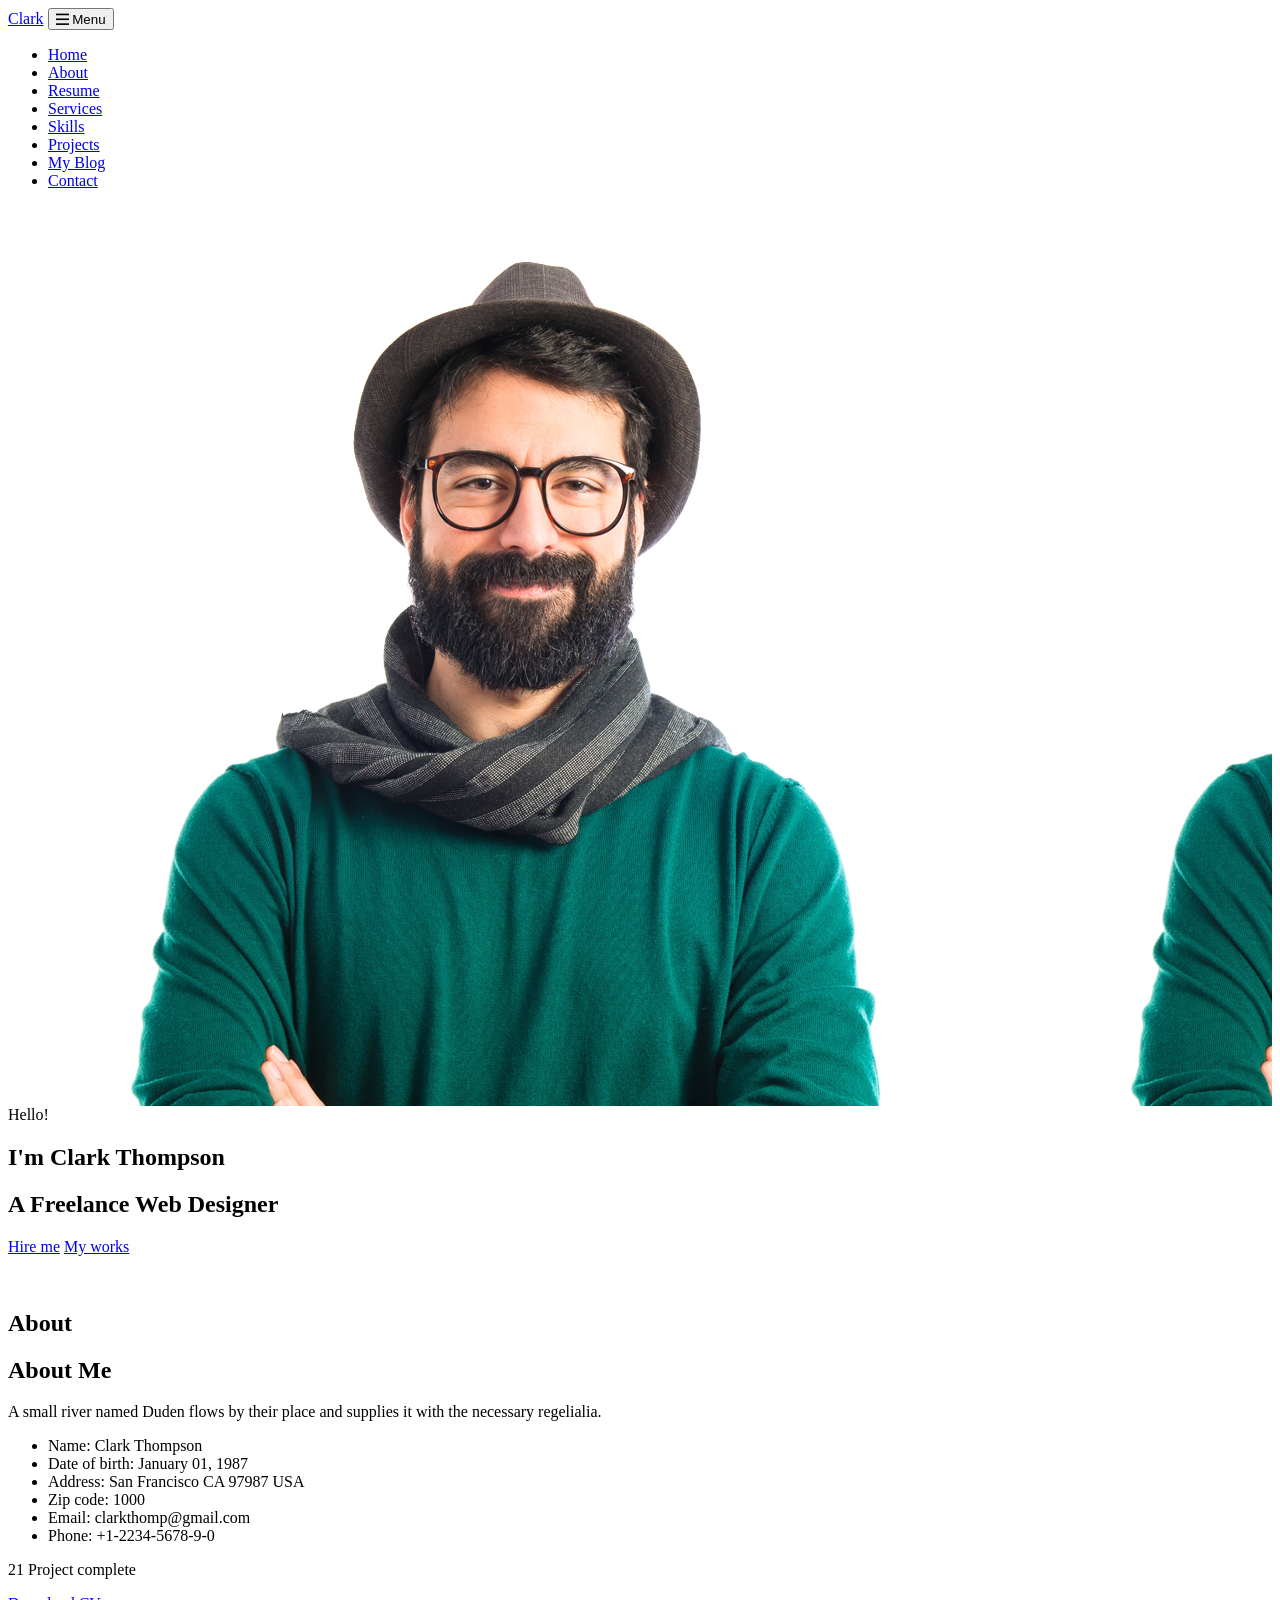
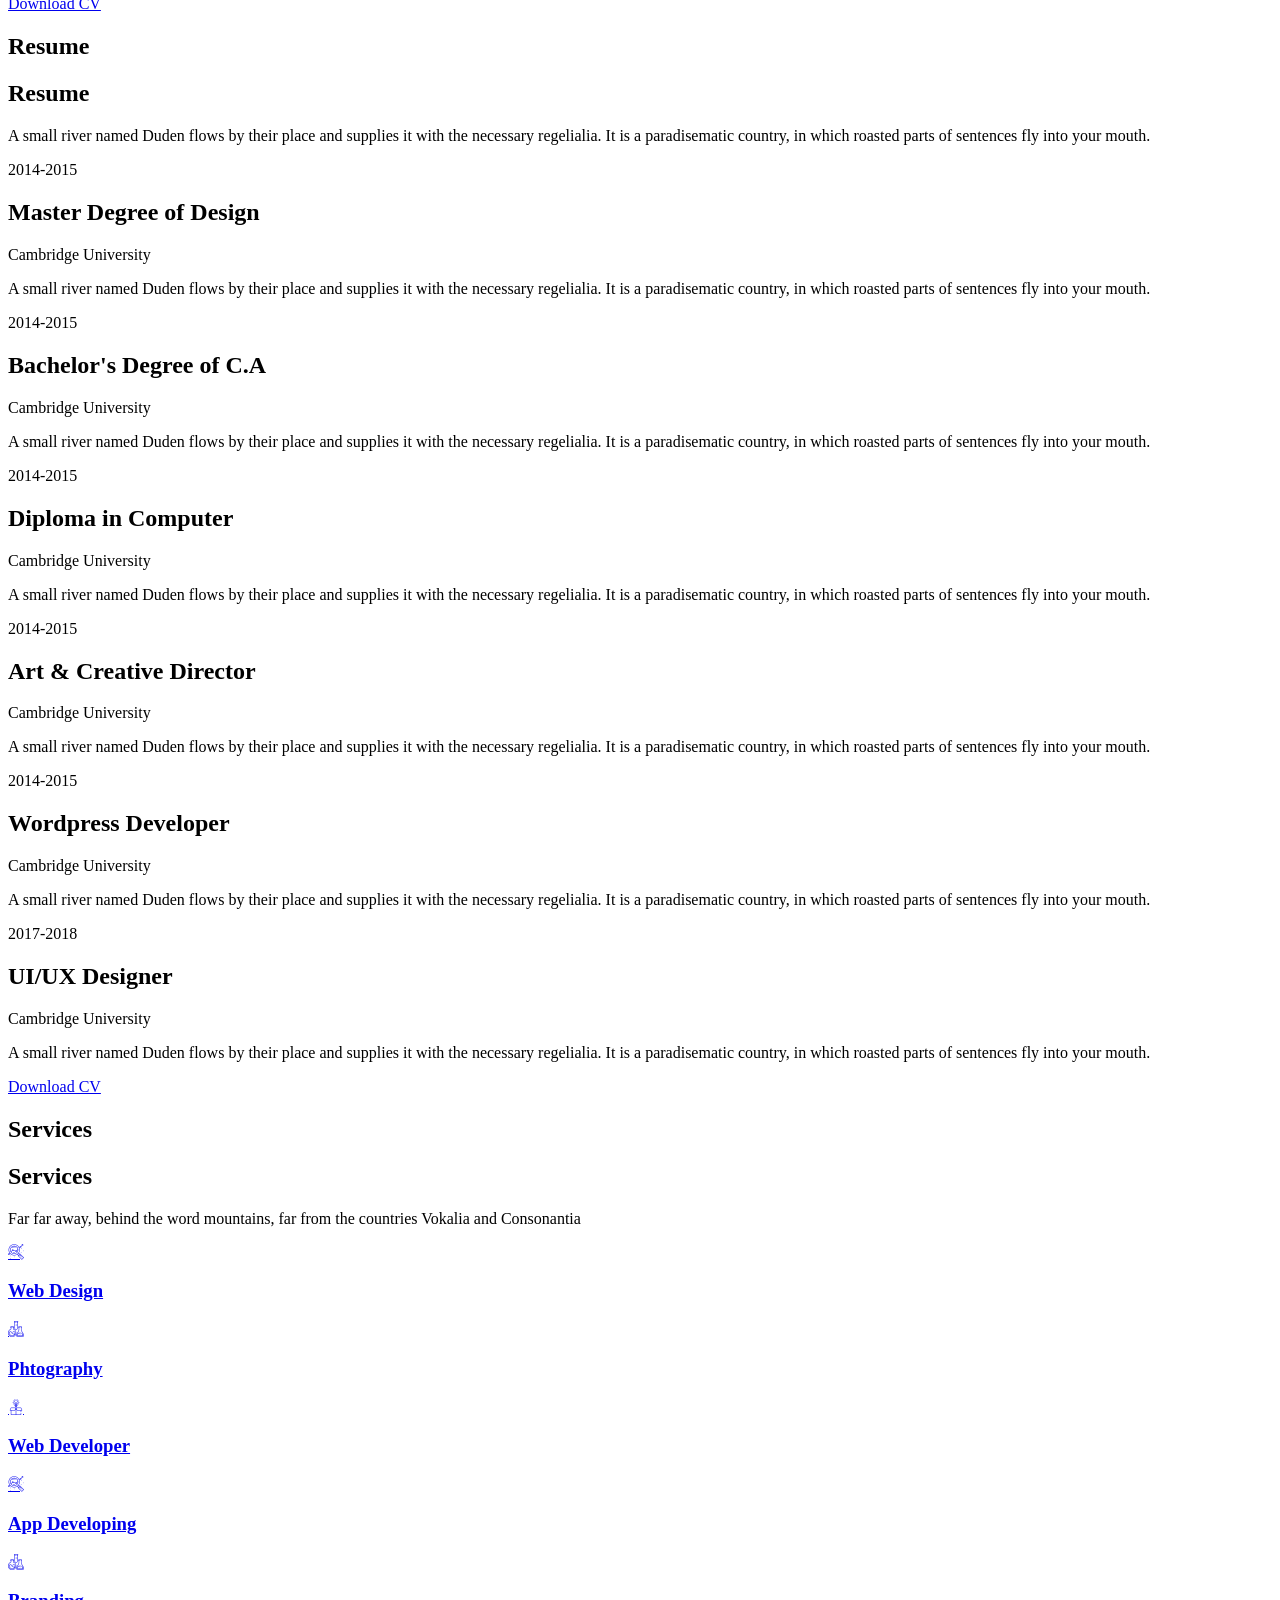
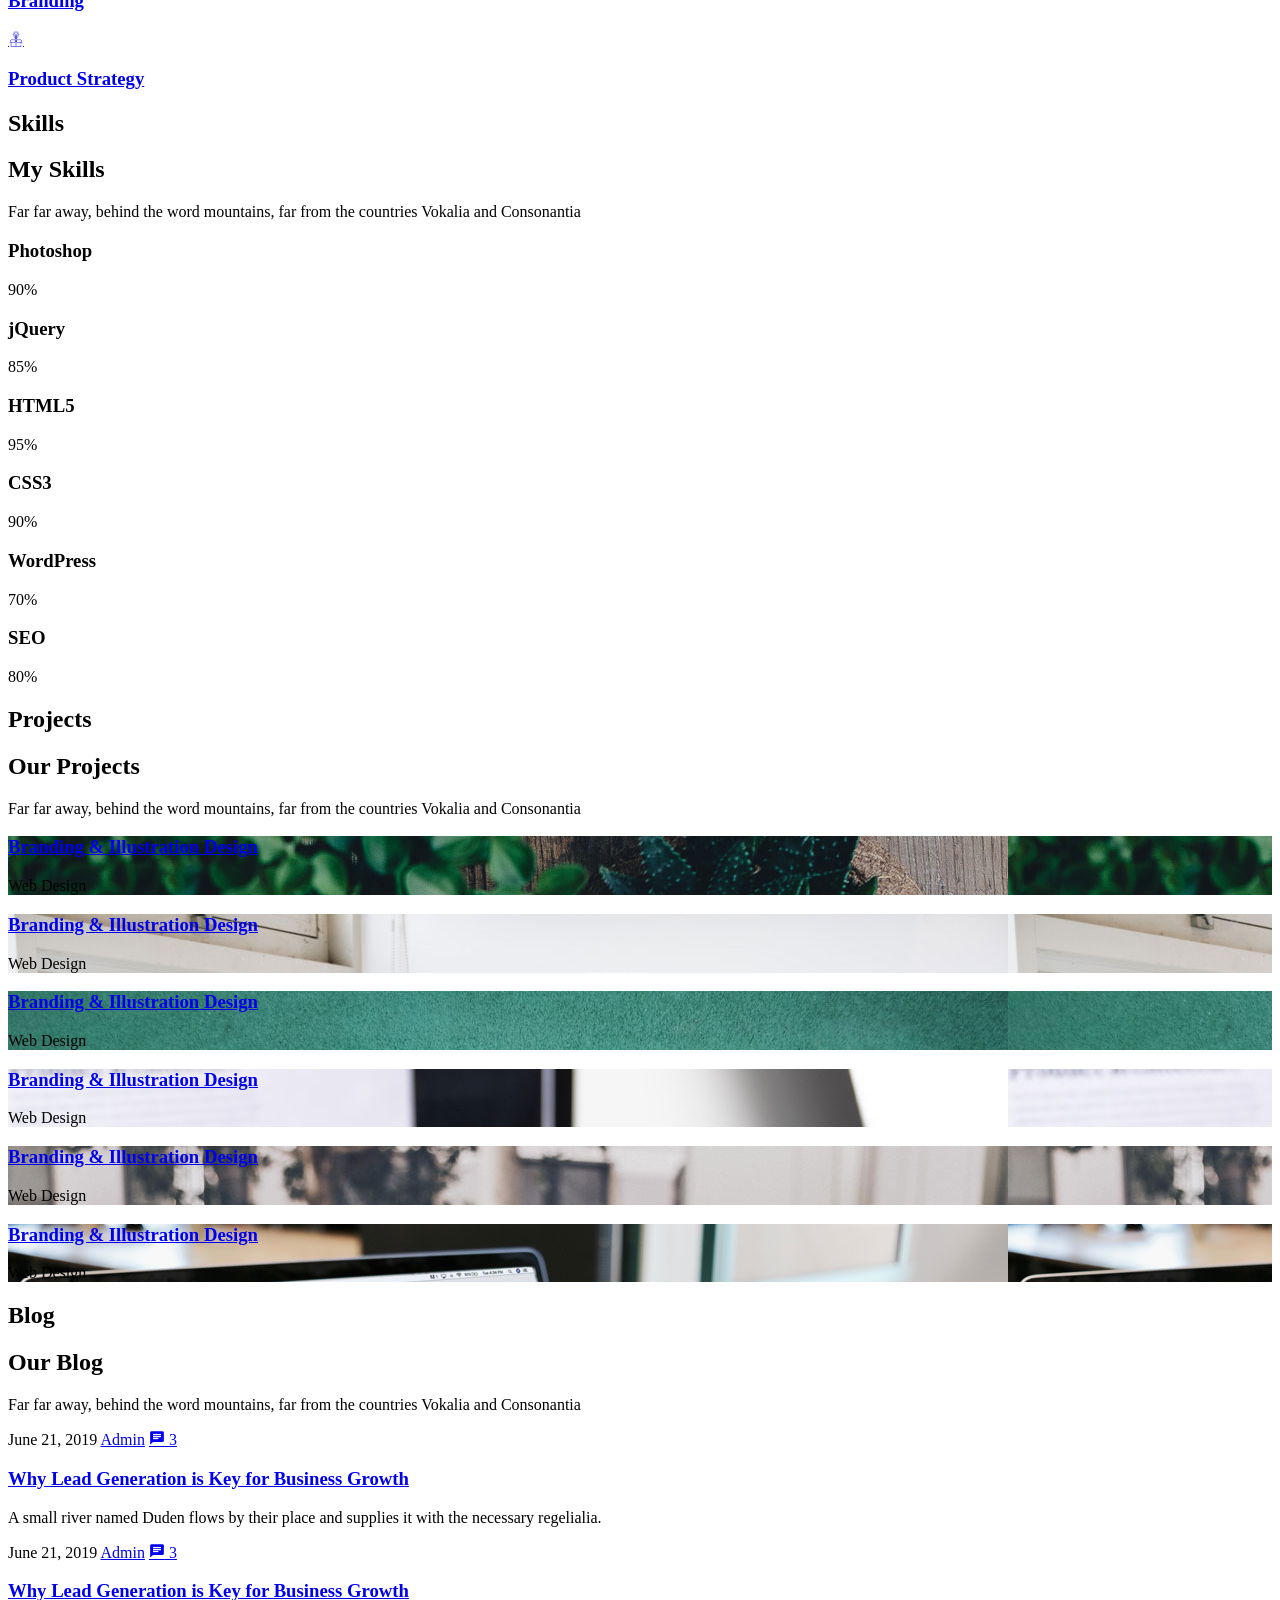
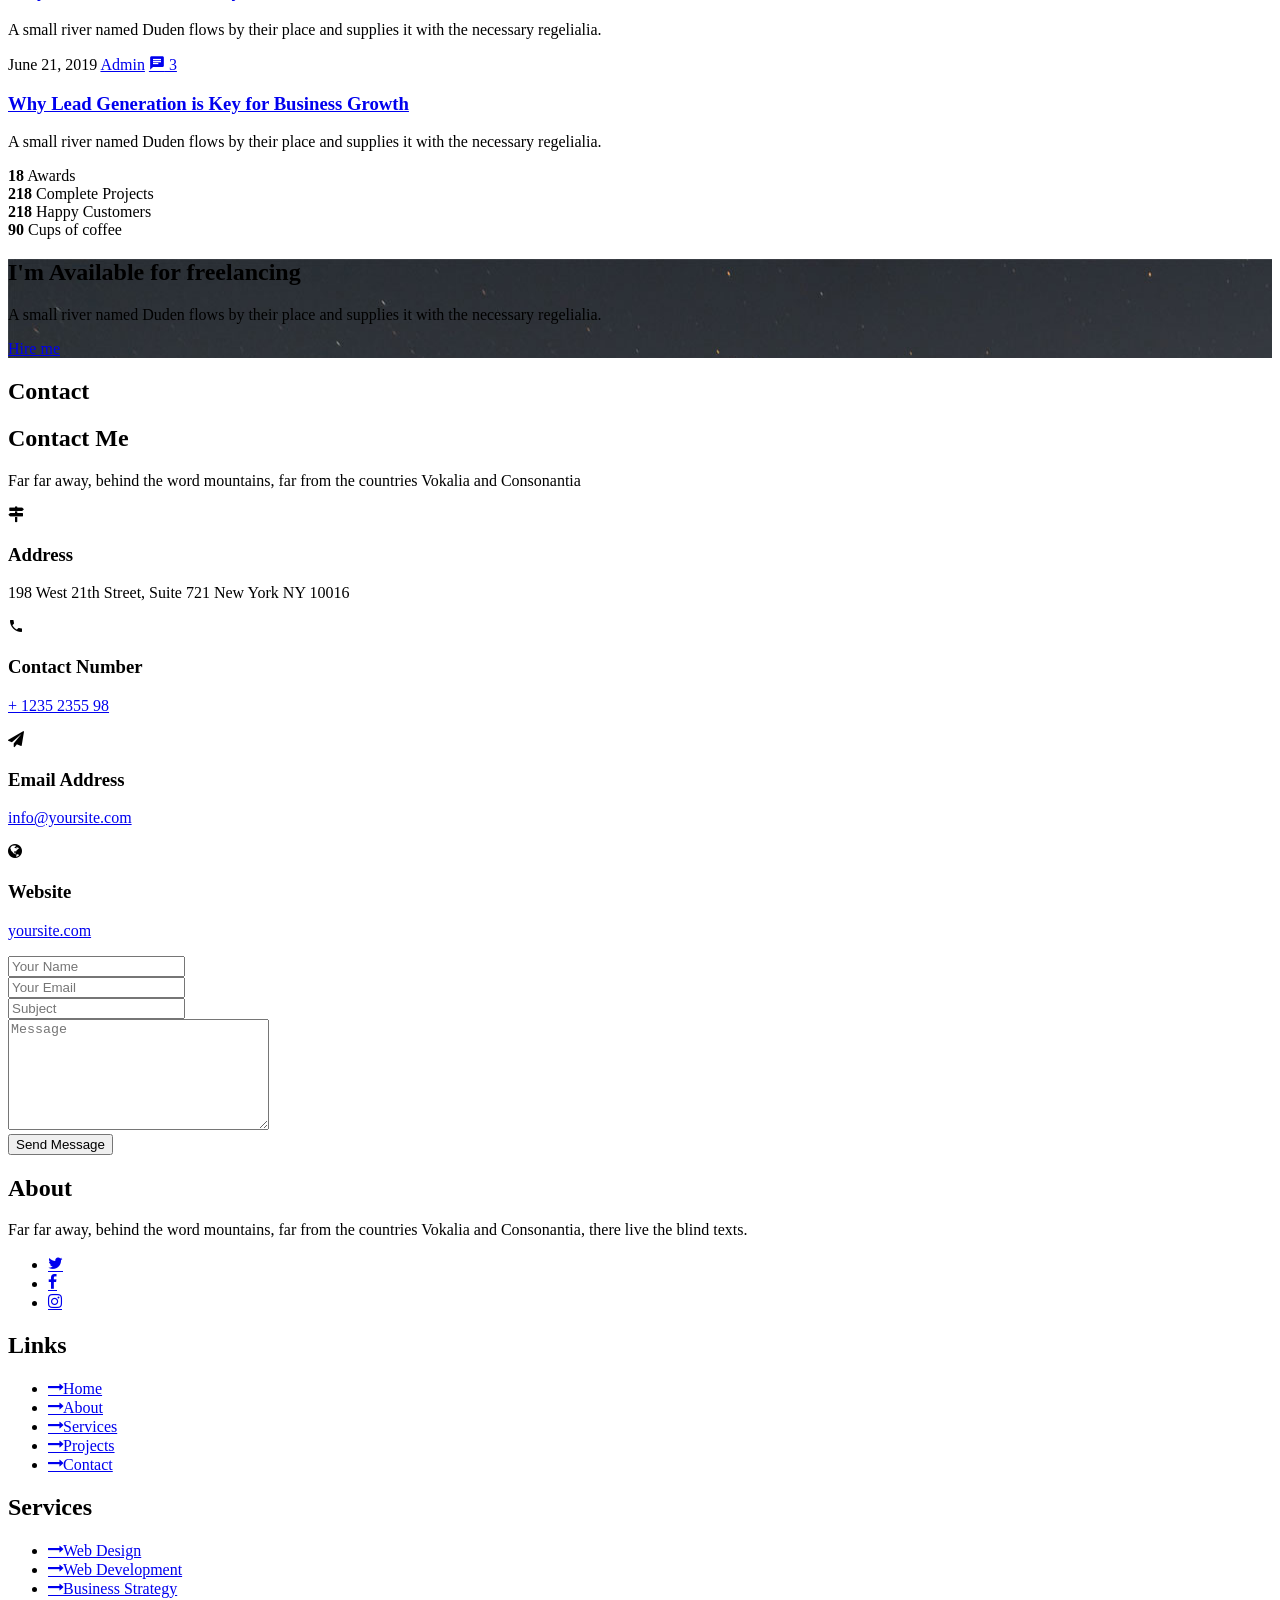
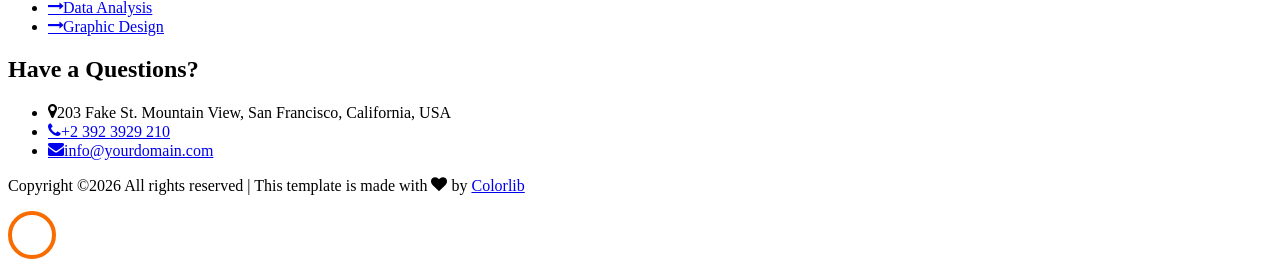
==== index.html @ 7eccbcfd "first commit" ====
<!DOCTYPE html>
<html lang="en">
  <head>
    <title>Clark - Free Bootstrap 4 Template by Colorlib</title>
    <meta charset="utf-8">
    <meta name="viewport" content="width=device-width, initial-scale=1, shrink-to-fit=no">
    
    <link href="https://fonts.googleapis.com/css?family=Poppins:100,200,300,400,500,600,700,800,900" rel="stylesheet">

    <link rel="stylesheet" href="css/open-iconic-bootstrap.min.css">
    <link rel="stylesheet" href="css/animate.css">
    
    <link rel="stylesheet" href="css/owl.carousel.min.css">
    <link rel="stylesheet" href="css/owl.theme.default.min.css">
    <link rel="stylesheet" href="css/magnific-popup.css">

    <link rel="stylesheet" href="css/aos.css">

    <link rel="stylesheet" href="css/ionicons.min.css">
    
    <link rel="stylesheet" href="css/flaticon.css">
    <link rel="stylesheet" href="css/icomoon.css">
    <link rel="stylesheet" href="css/style.css">
  </head>
  <body data-spy="scroll" data-target=".site-navbar-target" data-offset="300">
	  
	  
    <nav class="navbar navbar-expand-lg navbar-dark ftco_navbar ftco-navbar-light site-navbar-target" id="ftco-navbar">
	    <div class="container">
	      <a class="navbar-brand" href="index.html">Clark</a>
	      <button class="navbar-toggler js-fh5co-nav-toggle fh5co-nav-toggle" type="button" data-toggle="collapse" data-target="#ftco-nav" aria-controls="ftco-nav" aria-expanded="false" aria-label="Toggle navigation">
	        <span class="oi oi-menu"></span> Menu
	      </button>

	      <div class="collapse navbar-collapse" id="ftco-nav">
	        <ul class="navbar-nav nav ml-auto">
	          <li class="nav-item"><a href="#home-section" class="nav-link"><span>Home</span></a></li>
	          <li class="nav-item"><a href="#about-section" class="nav-link"><span>About</span></a></li>
	          <li class="nav-item"><a href="#resume-section" class="nav-link"><span>Resume</span></a></li>
	          <li class="nav-item"><a href="#services-section" class="nav-link"><span>Services</span></a></li>
	          <li class="nav-item"><a href="#skills-section" class="nav-link"><span>Skills</span></a></li>
	          <li class="nav-item"><a href="#projects-section" class="nav-link"><span>Projects</span></a></li>
	          <li class="nav-item"><a href="#blog-section" class="nav-link"><span>My Blog</span></a></li>
	          <li class="nav-item"><a href="#contact-section" class="nav-link"><span>Contact</span></a></li>
	        </ul>
	      </div>
	    </div>
	  </nav>
	  <section id="home-section" class="hero">
		  <div class="home-slider  owl-carousel">
	      <div class="slider-item ">
	      	<div class="overlay"></div>
	        <div class="container">
	          <div class="row d-md-flex no-gutters slider-text align-items-end justify-content-end" data-scrollax-parent="true">
	          	<div class="one-third js-fullheight order-md-last img" style="background-image:url(images/bg_1.png);">
	          		<div class="overlay"></div>
	          	</div>
		          <div class="one-forth d-flex  align-items-center ftco-animate" data-scrollax=" properties: { translateY: '70%' }">
		          	<div class="text">
		          		<span class="subheading">Hello!</span>
			            <h1 class="mb-4 mt-3">I'm <span>Clark Thompson</span></h1>
			            <h2 class="mb-4">A Freelance Web Designer</h2>
			            <p><a href="#" class="btn btn-primary py-3 px-4">Hire me</a> <a href="#" class="btn btn-white btn-outline-white py-3 px-4">My works</a></p>
		            </div>
		          </div>
	        	</div>
	        </div>
	      </div>

	      <div class="slider-item">
	      	<div class="overlay"></div>
	        <div class="container">
	          <div class="row d-flex no-gutters slider-text align-items-end justify-content-end" data-scrollax-parent="true">
	          	<div class="one-third js-fullheight order-md-last img" style="background-image:url(images/bg_2.png);">
	          		<div class="overlay"></div>
	          	</div>
		          <div class="one-forth d-flex align-items-center ftco-animate" data-scrollax=" properties: { translateY: '70%' }">
		          	<div class="text">
		          		<span class="subheading">Hello!</span>
			            <h1 class="mb-4 mt-3">I'm a <span>web designer</span> based in London</h1>
			            <p><a href="#" class="btn btn-primary py-3 px-4">Hire me</a> <a href="#" class="btn btn-white btn-outline-white py-3 px-4">My works</a></p>
		            </div>
		          </div>
	        	</div>
	        </div>
	      </div>
	    </div>
    </section>

    <section class="ftco-about img ftco-section ftco-no-pb" id="about-section">
    	<div class="container">
    		<div class="row d-flex">
    			<div class="col-md-6 col-lg-5 d-flex">
    				<div class="img-about img d-flex align-items-stretch">
    					<div class="overlay"></div>
	    				<div class="img d-flex align-self-stretch align-items-center" style="background-image:url(images/bg_1.png);">
	    				</div>
    				</div>
    			</div>
    			<div class="col-md-6 col-lg-7 pl-lg-5 pb-5">
    				<div class="row justify-content-start pb-3">
		          <div class="col-md-12 heading-section ftco-animate">
		          	<h1 class="big">About</h1>
		            <h2 class="mb-4">About Me</h2>
		            <p>A small river named Duden flows by their place and supplies it with the necessary regelialia.</p>
		            <ul class="about-info mt-4 px-md-0 px-2">
		            	<li class="d-flex"><span>Name:</span> <span>Clark Thompson</span></li>
		            	<li class="d-flex"><span>Date of birth:</span> <span>January 01, 1987</span></li>
		            	<li class="d-flex"><span>Address:</span> <span>San Francisco CA 97987 USA</span></li>
		            	<li class="d-flex"><span>Zip code:</span> <span>1000</span></li>
		            	<li class="d-flex"><span>Email:</span> <span>clarkthomp@gmail.com</span></li>
		            	<li class="d-flex"><span>Phone: </span> <span>+1-2234-5678-9-0</span></li>
		            </ul>
		          </div>
		        </div>
	          <div class="counter-wrap ftco-animate d-flex mt-md-3">
              <div class="text">
              	<p class="mb-4">
	                <span class="number" data-number="120">0</span>
	                <span>Project complete</span>
                </p>
                <p><a href="#" class="btn btn-primary py-3 px-3">Download CV</a></p>
              </div>
	          </div>
	        </div>
        </div>
    	</div>
    </section>

    <section class="ftco-section ftco-no-pb" id="resume-section">
    	<div class="container">
    		<div class="row justify-content-center pb-5">
          <div class="col-md-10 heading-section text-center ftco-animate">
          	<h1 class="big big-2">Resume</h1>
            <h2 class="mb-4">Resume</h2>
            <p>A small river named Duden flows by their place and supplies it with the necessary regelialia. It is a paradisematic country, in which roasted parts of sentences fly into your mouth.</p>
          </div>
        </div>
    		<div class="row">
    			<div class="col-md-6">
    				<div class="resume-wrap ftco-animate">
    					<span class="date">2014-2015</span>
    					<h2>Master Degree of Design</h2>
    					<span class="position">Cambridge University</span>
    					<p class="mt-4">A small river named Duden flows by their place and supplies it with the necessary regelialia. It is a paradisematic country, in which roasted parts of sentences fly into your mouth.</p>
    				</div>
    				<div class="resume-wrap ftco-animate">
    					<span class="date">2014-2015</span>
    					<h2>Bachelor's Degree of C.A</h2>
    					<span class="position">Cambridge University</span>
    					<p class="mt-4">A small river named Duden flows by their place and supplies it with the necessary regelialia. It is a paradisematic country, in which roasted parts of sentences fly into your mouth.</p>
    				</div>
    				<div class="resume-wrap ftco-animate">
    					<span class="date">2014-2015</span>
    					<h2>Diploma in Computer</h2>
    					<span class="position">Cambridge University</span>
    					<p class="mt-4">A small river named Duden flows by their place and supplies it with the necessary regelialia. It is a paradisematic country, in which roasted parts of sentences fly into your mouth.</p>
    				</div>
    			</div>

    			<div class="col-md-6">
    				<div class="resume-wrap ftco-animate">
    					<span class="date">2014-2015</span>
    					<h2>Art &amp; Creative Director</h2>
    					<span class="position">Cambridge University</span>
    					<p class="mt-4">A small river named Duden flows by their place and supplies it with the necessary regelialia. It is a paradisematic country, in which roasted parts of sentences fly into your mouth.</p>
    				</div>
    				<div class="resume-wrap ftco-animate">
    					<span class="date">2014-2015</span>
    					<h2>Wordpress Developer</h2>
    					<span class="position">Cambridge University</span>
    					<p class="mt-4">A small river named Duden flows by their place and supplies it with the necessary regelialia. It is a paradisematic country, in which roasted parts of sentences fly into your mouth.</p>
    				</div>
    				<div class="resume-wrap ftco-animate">
    					<span class="date">2017-2018</span>
    					<h2>UI/UX Designer</h2>
    					<span class="position">Cambridge University</span>
    					<p class="mt-4">A small river named Duden flows by their place and supplies it with the necessary regelialia. It is a paradisematic country, in which roasted parts of sentences fly into your mouth.</p>
    				</div>
    			</div>
    		</div>
    		<div class="row justify-content-center mt-5">
    			<div class="col-md-6 text-center ftco-animate">
    				<p><a href="#" class="btn btn-primary py-4 px-5">Download CV</a></p>
    			</div>
    		</div>
    	</div>
    </section>

    <section class="ftco-section" id="services-section">
    	<div class="container">
    		<div class="row justify-content-center py-5 mt-5">
          <div class="col-md-12 heading-section text-center ftco-animate">
          	<h1 class="big big-2">Services</h1>
            <h2 class="mb-4">Services</h2>
            <p>Far far away, behind the word mountains, far from the countries Vokalia and Consonantia</p>
          </div>
        </div>
    		<div class="row">
					<div class="col-md-4 text-center d-flex ftco-animate">
						<a href="#" class="services-1">
							<span class="icon">
								<i class="flaticon-analysis"></i>
							</span>
							<div class="desc">
								<h3 class="mb-5">Web Design</h3>
							</div>
						</a>
					</div>
					<div class="col-md-4 text-center d-flex ftco-animate">
						<a href="#" class="services-1">
							<span class="icon">
								<i class="flaticon-flasks"></i>
							</span>
							<div class="desc">
								<h3 class="mb-5">Phtography</h3>
							</div>
						</a>
					</div>
					<div class="col-md-4 text-center d-flex ftco-animate">
						<a href="#" class="services-1">
							<span class="icon">
								<i class="flaticon-ideas"></i>
							</span>
							<div class="desc">
								<h3 class="mb-5">Web Developer</h3>
							</div>
						</a>
					</div>

					<div class="col-md-4 text-center d-flex ftco-animate">
						<a href="#" class="services-1">
							<span class="icon">
								<i class="flaticon-analysis"></i>
							</span>
							<div class="desc">
								<h3 class="mb-5">App Developing</h3>
							</div>
						</a>
					</div>
					<div class="col-md-4 text-center d-flex ftco-animate">
						<a href="#" class="services-1">
							<span class="icon">
								<i class="flaticon-flasks"></i>
							</span>
							<div class="desc">
								<h3 class="mb-5">Branding</h3>
							</div>
						</a>
					</div>
					<div class="col-md-4 text-center d-flex ftco-animate">
						<a href="#" class="services-1">
							<span class="icon">
								<i class="flaticon-ideas"></i>
							</span>
							<div class="desc">
								<h3 class="mb-5">Product Strategy</h3>
							</div>
						</a>
					</div>
				</div>
    	</div>
    </section>

		
		<section class="ftco-section" id="skills-section">
			<div class="container">
				<div class="row justify-content-center pb-5">
          <div class="col-md-12 heading-section text-center ftco-animate">
          	<h1 class="big big-2">Skills</h1>
            <h2 class="mb-4">My Skills</h2>
            <p>Far far away, behind the word mountains, far from the countries Vokalia and Consonantia</p>
          </div>
        </div>
				<div class="row">
					<div class="col-md-6 animate-box">
						<div class="progress-wrap ftco-animate">
							<h3>Photoshop</h3>
							<div class="progress">
							 	<div class="progress-bar color-1" role="progressbar" aria-valuenow="90"
							  	aria-valuemin="0" aria-valuemax="100" style="width:90%">
							    <span>90%</span>
							  	</div>
							</div>
						</div>
					</div>
					<div class="col-md-6 animate-box">
						<div class="progress-wrap ftco-animate">
							<h3>jQuery</h3>
							<div class="progress">
							 	<div class="progress-bar color-2" role="progressbar" aria-valuenow="85"
							  	aria-valuemin="0" aria-valuemax="100" style="width:85%">
							    <span>85%</span>
							  	</div>
							</div>
						</div>
					</div>
					<div class="col-md-6 animate-box">
						<div class="progress-wrap ftco-animate">
							<h3>HTML5</h3>
							<div class="progress">
							 	<div class="progress-bar color-3" role="progressbar" aria-valuenow="95"
							  	aria-valuemin="0" aria-valuemax="100" style="width:95%">
							    <span>95%</span>
							  	</div>
							</div>
						</div>
					</div>
					<div class="col-md-6 animate-box">
						<div class="progress-wrap ftco-animate">
							<h3>CSS3</h3>
							<div class="progress">
							 	<div class="progress-bar color-4" role="progressbar" aria-valuenow="90"
							  	aria-valuemin="0" aria-valuemax="100" style="width:90%">
							    <span>90%</span>
							  	</div>
							</div>
						</div>
					</div>
					<div class="col-md-6 animate-box">
						<div class="progress-wrap ftco-animate">
							<h3>WordPress</h3>
							<div class="progress">
							 	<div class="progress-bar color-5" role="progressbar" aria-valuenow="70"
							  	aria-valuemin="0" aria-valuemax="100" style="width:70%">
							    <span>70%</span>
							  	</div>
							</div>
						</div>
					</div>
					<div class="col-md-6 animate-box">
						<div class="progress-wrap ftco-animate">
							<h3>SEO</h3>
							<div class="progress">
							 	<div class="progress-bar color-6" role="progressbar" aria-valuenow="80"
							  	aria-valuemin="0" aria-valuemax="100" style="width:80%">
							    <span>80%</span>
							  	</div>
							</div>
						</div>
					</div>
				</div>
			</div>
		</section>
 

    <section class="ftco-section ftco-project" id="projects-section">
    	<div class="container">
    		<div class="row justify-content-center pb-5">
          <div class="col-md-12 heading-section text-center ftco-animate">
          	<h1 class="big big-2">Projects</h1>
            <h2 class="mb-4">Our Projects</h2>
            <p>Far far away, behind the word mountains, far from the countries Vokalia and Consonantia</p>
          </div>
        </div>
    		<div class="row">
    			<div class="col-md-4">
    				<div class="project img ftco-animate d-flex justify-content-center align-items-center" style="background-image: url(images/project-4.jpg);">
    					<div class="overlay"></div>
	    				<div class="text text-center p-4">
	    					<h3><a href="#">Branding &amp; Illustration Design</a></h3>
	    					<span>Web Design</span>
	    				</div>
    				</div>
  				</div>
  				<div class="col-md-8">
    				<div class="project img ftco-animate d-flex justify-content-center align-items-center" style="background-image: url(images/project-5.jpg);">
    					<div class="overlay"></div>
	    				<div class="text text-center p-4">
	    					<h3><a href="#">Branding &amp; Illustration Design</a></h3>
	    					<span>Web Design</span>
	    				</div>
    				</div>
  				</div>

    			<div class="col-md-8">
    				<div class="project img ftco-animate d-flex justify-content-center align-items-center" style="background-image: url(images/project-1.jpg);">
    					<div class="overlay"></div>
	    				<div class="text text-center p-4">
	    					<h3><a href="#">Branding &amp; Illustration Design</a></h3>
	    					<span>Web Design</span>
	    				</div>
    				</div>

    				<div class="project img ftco-animate d-flex justify-content-center align-items-center" style="background-image: url(images/project-6.jpg);">
    					<div class="overlay"></div>
	    				<div class="text text-center p-4">
	    					<h3><a href="#">Branding &amp; Illustration Design</a></h3>
	    					<span>Web Design</span>
	    				</div>
    				</div>
    			</div>
    			<div class="col-md-4">
    				<div class="row">
    					<div class="col-md-12">
		    				<div class="project img ftco-animate d-flex justify-content-center align-items-center" style="background-image: url(images/project-2.jpg);">
		    					<div class="overlay"></div>
			    				<div class="text text-center p-4">
			    					<h3><a href="#">Branding &amp; Illustration Design</a></h3>
			    					<span>Web Design</span>
			    				</div>
		    				</div>
	    				</div>
	    				<div class="col-md-12">
		    				<div class="project img ftco-animate d-flex justify-content-center align-items-center" style="background-image: url(images/project-3.jpg);">
		    					<div class="overlay"></div>
			    				<div class="text text-center p-4">
			    					<h3><a href="#">Branding &amp; Illustration Design</a></h3>
			    					<span>Web Design</span>
			    				</div>
		    				</div>
	    				</div>
    				</div>
    			</div>
    		</div>
    	</div>
    </section>


    <section class="ftco-section" id="blog-section">
      <div class="container">
        <div class="row justify-content-center mb-5 pb-5">
          <div class="col-md-7 heading-section text-center ftco-animate">
            <h1 class="big big-2">Blog</h1>
            <h2 class="mb-4">Our Blog</h2>
            <p>Far far away, behind the word mountains, far from the countries Vokalia and Consonantia</p>
          </div>
        </div>
        <div class="row d-flex">
          <div class="col-md-4 d-flex ftco-animate">
          	<div class="blog-entry justify-content-end">
              <a href="single.html" class="block-20" style="background-image: url('images/image_1.jpg');">
              </a>
              <div class="text mt-3 float-right d-block">
              	<div class="d-flex align-items-center mb-3 meta">
	                <p class="mb-0">
	                	<span class="mr-2">June 21, 2019</span>
	                	<a href="#" class="mr-2">Admin</a>
	                	<a href="#" class="meta-chat"><span class="icon-chat"></span> 3</a>
	                </p>
                </div>
                <h3 class="heading"><a href="single.html">Why Lead Generation is Key for Business Growth</a></h3>
                <p>A small river named Duden flows by their place and supplies it with the necessary regelialia.</p>
              </div>
            </div>
          </div>
          <div class="col-md-4 d-flex ftco-animate">
          	<div class="blog-entry justify-content-end">
              <a href="single.html" class="block-20" style="background-image: url('images/image_2.jpg');">
              </a>
              <div class="text mt-3 float-right d-block">
              	<div class="d-flex align-items-center mb-3 meta">
	                <p class="mb-0">
	                	<span class="mr-2">June 21, 2019</span>
	                	<a href="#" class="mr-2">Admin</a>
	                	<a href="#" class="meta-chat"><span class="icon-chat"></span> 3</a>
	                </p>
                </div>
                <h3 class="heading"><a href="single.html">Why Lead Generation is Key for Business Growth</a></h3>
                <p>A small river named Duden flows by their place and supplies it with the necessary regelialia.</p>
              </div>
            </div>
          </div>
          <div class="col-md-4 d-flex ftco-animate">
          	<div class="blog-entry">
              <a href="single.html" class="block-20" style="background-image: url('images/image_3.jpg');">
              </a>
              <div class="text mt-3 float-right d-block">
              	<div class="d-flex align-items-center mb-3 meta">
	                <p class="mb-0">
	                	<span class="mr-2">June 21, 2019</span>
	                	<a href="#" class="mr-2">Admin</a>
	                	<a href="#" class="meta-chat"><span class="icon-chat"></span> 3</a>
	                </p>
                </div>
                <h3 class="heading"><a href="single.html">Why Lead Generation is Key for Business Growth</a></h3>
                <p>A small river named Duden flows by their place and supplies it with the necessary regelialia.</p>
              </div>
            </div>
          </div>
        </div>
      </div>
    </section>

    <section class="ftco-section ftco-no-pt ftco-no-pb ftco-counter img" id="section-counter">
    	<div class="container">
				<div class="row d-md-flex align-items-center">
          <div class="col-md d-flex justify-content-center counter-wrap ftco-animate">
            <div class="block-18">
              <div class="text">
                <strong class="number" data-number="100">0</strong>
                <span>Awards</span>
              </div>
            </div>
          </div>
          <div class="col-md d-flex justify-content-center counter-wrap ftco-animate">
            <div class="block-18">
              <div class="text">
                <strong class="number" data-number="1200">0</strong>
                <span>Complete Projects</span>
              </div>
            </div>
          </div>
          <div class="col-md d-flex justify-content-center counter-wrap ftco-animate">
            <div class="block-18">
              <div class="text">
                <strong class="number" data-number="1200">0</strong>
                <span>Happy Customers</span>
              </div>
            </div>
          </div>
          <div class="col-md d-flex justify-content-center counter-wrap ftco-animate">
            <div class="block-18">
              <div class="text">
                <strong class="number" data-number="500">0</strong>
                <span>Cups of coffee</span>
              </div>
            </div>
          </div>
        </div>
      </div>
    </section>

    <section class="ftco-section ftco-hireme img margin-top" style="background-image: url(images/bg_1.jpg)">
			<div class="container">
				<div class="row justify-content-center">
					<div class="col-md-7 ftco-animate text-center">
						<h2>I'm <span>Available</span> for freelancing</h2>
						<p>A small river named Duden flows by their place and supplies it with the necessary regelialia.</p>
						<p class="mb-0"><a href="#" class="btn btn-primary py-3 px-5">Hire me</a></p>
					</div>
				</div>
			</div>
		</section>

    <section class="ftco-section contact-section ftco-no-pb" id="contact-section">
      <div class="container">
      	<div class="row justify-content-center mb-5 pb-3">
          <div class="col-md-7 heading-section text-center ftco-animate">
            <h1 class="big big-2">Contact</h1>
            <h2 class="mb-4">Contact Me</h2>
            <p>Far far away, behind the word mountains, far from the countries Vokalia and Consonantia</p>
          </div>
        </div>

        <div class="row d-flex contact-info mb-5">
          <div class="col-md-6 col-lg-3 d-flex ftco-animate">
          	<div class="align-self-stretch box p-4 text-center">
          		<div class="icon d-flex align-items-center justify-content-center">
          			<span class="icon-map-signs"></span>
          		</div>
          		<h3 class="mb-4">Address</h3>
	            <p>198 West 21th Street, Suite 721 New York NY 10016</p>
	          </div>
          </div>
          <div class="col-md-6 col-lg-3 d-flex ftco-animate">
          	<div class="align-self-stretch box p-4 text-center">
          		<div class="icon d-flex align-items-center justify-content-center">
          			<span class="icon-phone2"></span>
          		</div>
          		<h3 class="mb-4">Contact Number</h3>
	            <p><a href="tel://1234567920">+ 1235 2355 98</a></p>
	          </div>
          </div>
          <div class="col-md-6 col-lg-3 d-flex ftco-animate">
          	<div class="align-self-stretch box p-4 text-center">
          		<div class="icon d-flex align-items-center justify-content-center">
          			<span class="icon-paper-plane"></span>
          		</div>
          		<h3 class="mb-4">Email Address</h3>
	            <p><a href="mailto:info@yoursite.com">info@yoursite.com</a></p>
	          </div>
          </div>
          <div class="col-md-6 col-lg-3 d-flex ftco-animate">
          	<div class="align-self-stretch box p-4 text-center">
          		<div class="icon d-flex align-items-center justify-content-center">
          			<span class="icon-globe"></span>
          		</div>
          		<h3 class="mb-4">Website</h3>
	            <p><a href="#">yoursite.com</a></p>
	          </div>
          </div>
        </div>

        <div class="row no-gutters block-9">
          <div class="col-md-6 order-md-last d-flex">
            <form action="#" class="bg-light p-4 p-md-5 contact-form">
              <div class="form-group">
                <input type="text" class="form-control" placeholder="Your Name">
              </div>
              <div class="form-group">
                <input type="text" class="form-control" placeholder="Your Email">
              </div>
              <div class="form-group">
                <input type="text" class="form-control" placeholder="Subject">
              </div>
              <div class="form-group">
                <textarea name="" id="" cols="30" rows="7" class="form-control" placeholder="Message"></textarea>
              </div>
              <div class="form-group">
                <input type="submit" value="Send Message" class="btn btn-primary py-3 px-5">
              </div>
            </form>
          
          </div>

          <div class="col-md-6 d-flex">
          	<div class="img" style="background-image: url(images/about.jpg);"></div>
          </div>
        </div>
      </div>
    </section>
		

    <footer class="ftco-footer ftco-section">
      <div class="container">
        <div class="row mb-5">
          <div class="col-md">
            <div class="ftco-footer-widget mb-4">
              <h2 class="ftco-heading-2">About</h2>
              <p>Far far away, behind the word mountains, far from the countries Vokalia and Consonantia, there live the blind texts.</p>
              <ul class="ftco-footer-social list-unstyled float-md-left float-lft mt-5">
                <li class="ftco-animate"><a href="#"><span class="icon-twitter"></span></a></li>
                <li class="ftco-animate"><a href="#"><span class="icon-facebook"></span></a></li>
                <li class="ftco-animate"><a href="#"><span class="icon-instagram"></span></a></li>
              </ul>
            </div>
          </div>
          <div class="col-md">
            <div class="ftco-footer-widget mb-4 ml-md-4">
              <h2 class="ftco-heading-2">Links</h2>
              <ul class="list-unstyled">
                <li><a href="#"><span class="icon-long-arrow-right mr-2"></span>Home</a></li>
                <li><a href="#"><span class="icon-long-arrow-right mr-2"></span>About</a></li>
                <li><a href="#"><span class="icon-long-arrow-right mr-2"></span>Services</a></li>
                <li><a href="#"><span class="icon-long-arrow-right mr-2"></span>Projects</a></li>
                <li><a href="#"><span class="icon-long-arrow-right mr-2"></span>Contact</a></li>
              </ul>
            </div>
          </div>
          <div class="col-md">
             <div class="ftco-footer-widget mb-4">
              <h2 class="ftco-heading-2">Services</h2>
              <ul class="list-unstyled">
                <li><a href="#"><span class="icon-long-arrow-right mr-2"></span>Web Design</a></li>
                <li><a href="#"><span class="icon-long-arrow-right mr-2"></span>Web Development</a></li>
                <li><a href="#"><span class="icon-long-arrow-right mr-2"></span>Business Strategy</a></li>
                <li><a href="#"><span class="icon-long-arrow-right mr-2"></span>Data Analysis</a></li>
                <li><a href="#"><span class="icon-long-arrow-right mr-2"></span>Graphic Design</a></li>
              </ul>
            </div>
          </div>
          <div class="col-md">
            <div class="ftco-footer-widget mb-4">
            	<h2 class="ftco-heading-2">Have a Questions?</h2>
            	<div class="block-23 mb-3">
	              <ul>
	                <li><span class="icon icon-map-marker"></span><span class="text">203 Fake St. Mountain View, San Francisco, California, USA</span></li>
	                <li><a href="#"><span class="icon icon-phone"></span><span class="text">+2 392 3929 210</span></a></li>
	                <li><a href="#"><span class="icon icon-envelope"></span><span class="text">info@yourdomain.com</span></a></li>
	              </ul>
	            </div>
            </div>
          </div>
        </div>
        <div class="row">
          <div class="col-md-12 text-center">

            <p><!-- Link back to Colorlib can't be removed. Template is licensed under CC BY 3.0. -->
  Copyright &copy;<script>document.write(new Date().getFullYear());</script> All rights reserved | This template is made with <i class="icon-heart color-danger" aria-hidden="true"></i> by <a href="https://colorlib.com" target="_blank">Colorlib</a>
  <!-- Link back to Colorlib can't be removed. Template is licensed under CC BY 3.0. --></p>
          </div>
        </div>
      </div>
    </footer>
    
  

  <!-- loader -->
  <div id="ftco-loader" class="show fullscreen"><svg class="circular" width="48px" height="48px"><circle class="path-bg" cx="24" cy="24" r="22" fill="none" stroke-width="4" stroke="#eeeeee"/><circle class="path" cx="24" cy="24" r="22" fill="none" stroke-width="4" stroke-miterlimit="10" stroke="#F96D00"/></svg></div>


  <script src="js/jquery.min.js"></script>
  <script src="js/jquery-migrate-3.0.1.min.js"></script>
  <script src="js/popper.min.js"></script>
  <script src="js/bootstrap.min.js"></script>
  <script src="js/jquery.easing.1.3.js"></script>
  <script src="js/jquery.waypoints.min.js"></script>
  <script src="js/jquery.stellar.min.js"></script>
  <script src="js/owl.carousel.min.js"></script>
  <script src="js/jquery.magnific-popup.min.js"></script>
  <script src="js/aos.js"></script>
  <script src="js/jquery.animateNumber.min.js"></script>
  <script src="js/scrollax.min.js"></script>
  
  <script src="js/main.js"></script>
    
  </body>
</html>
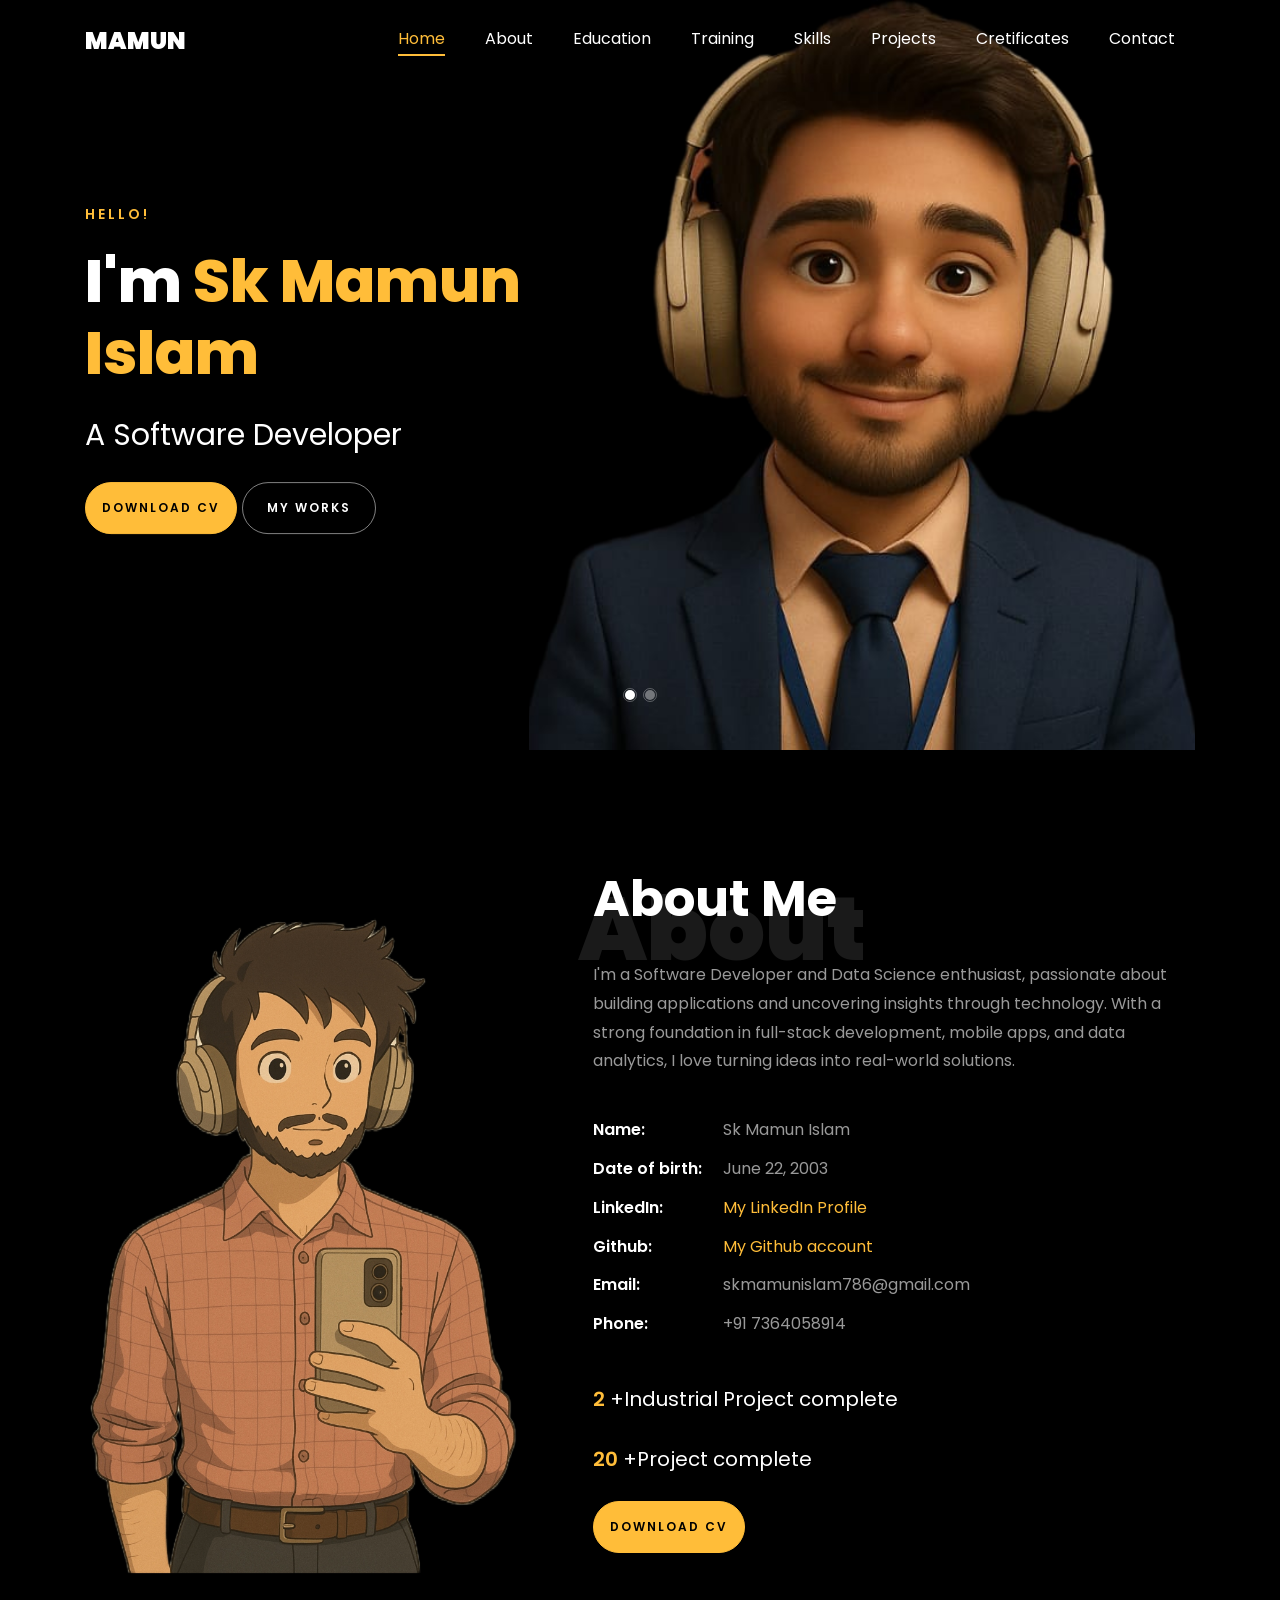
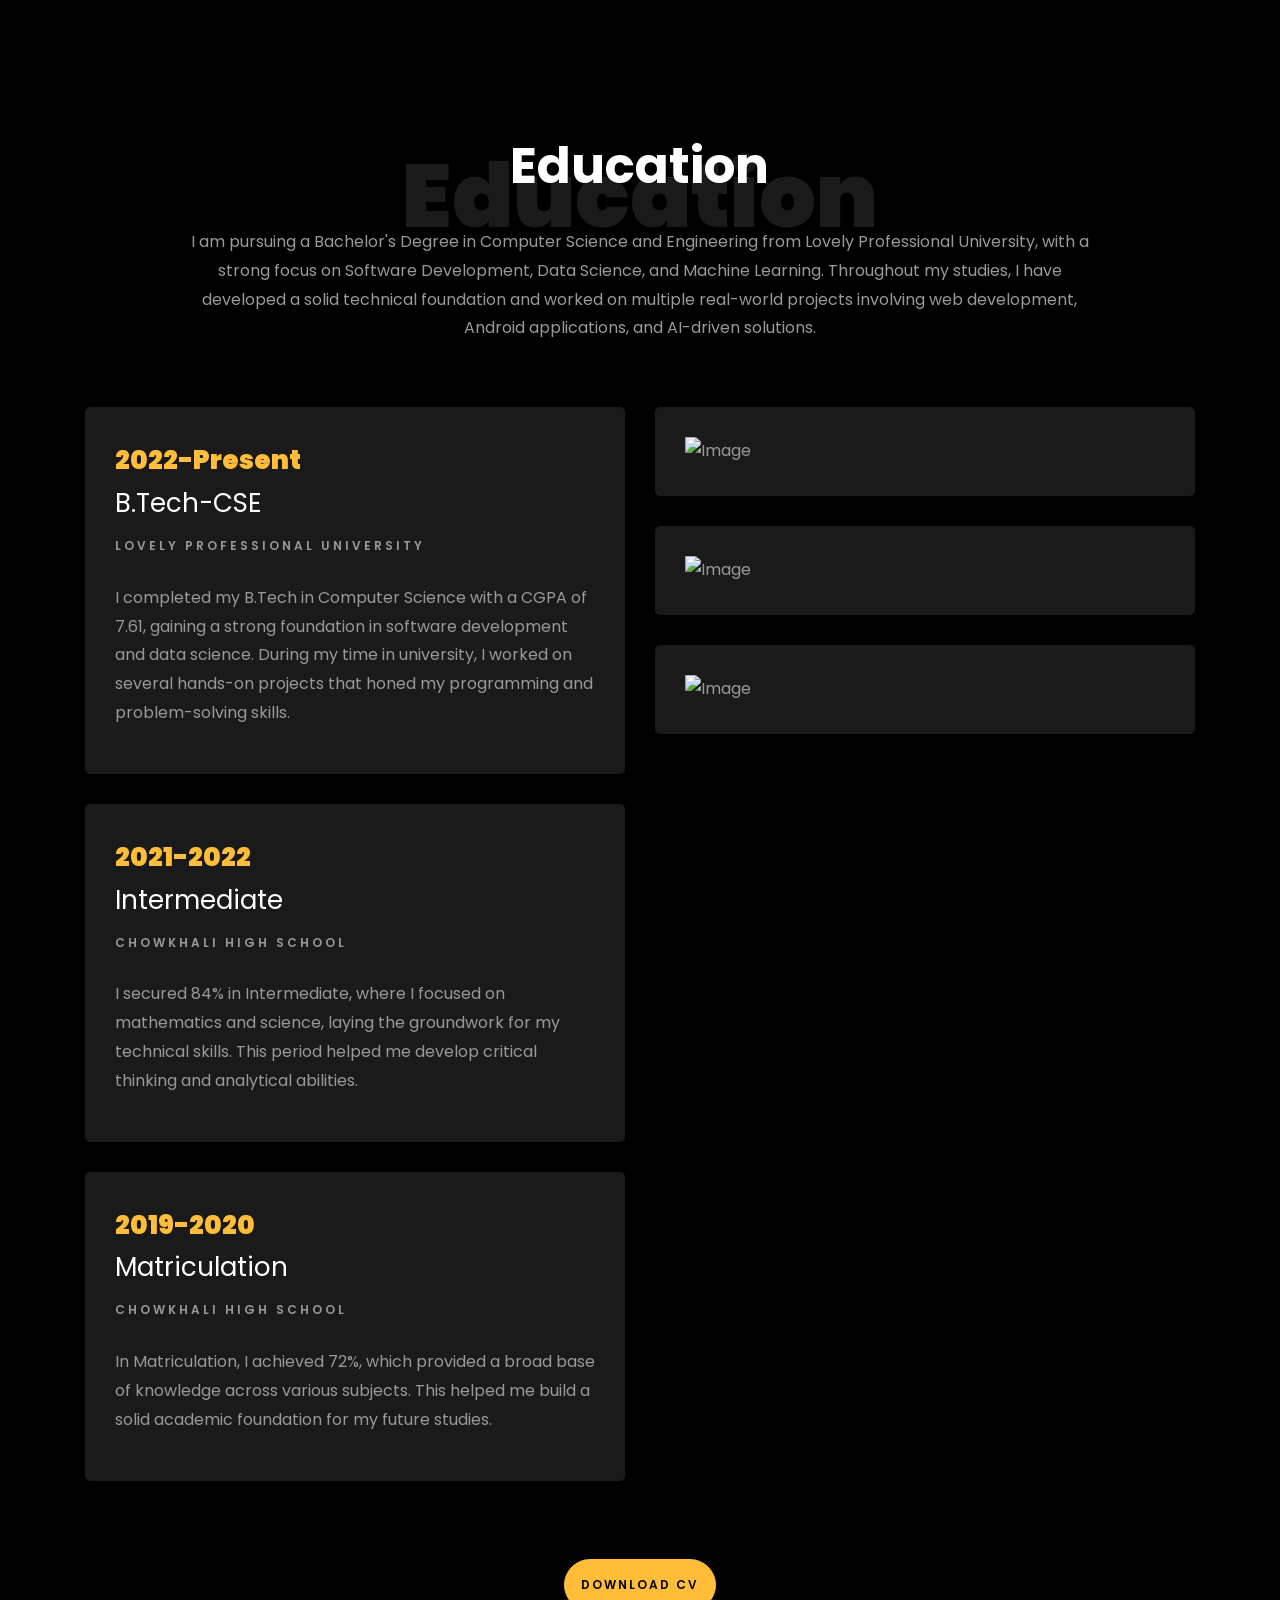
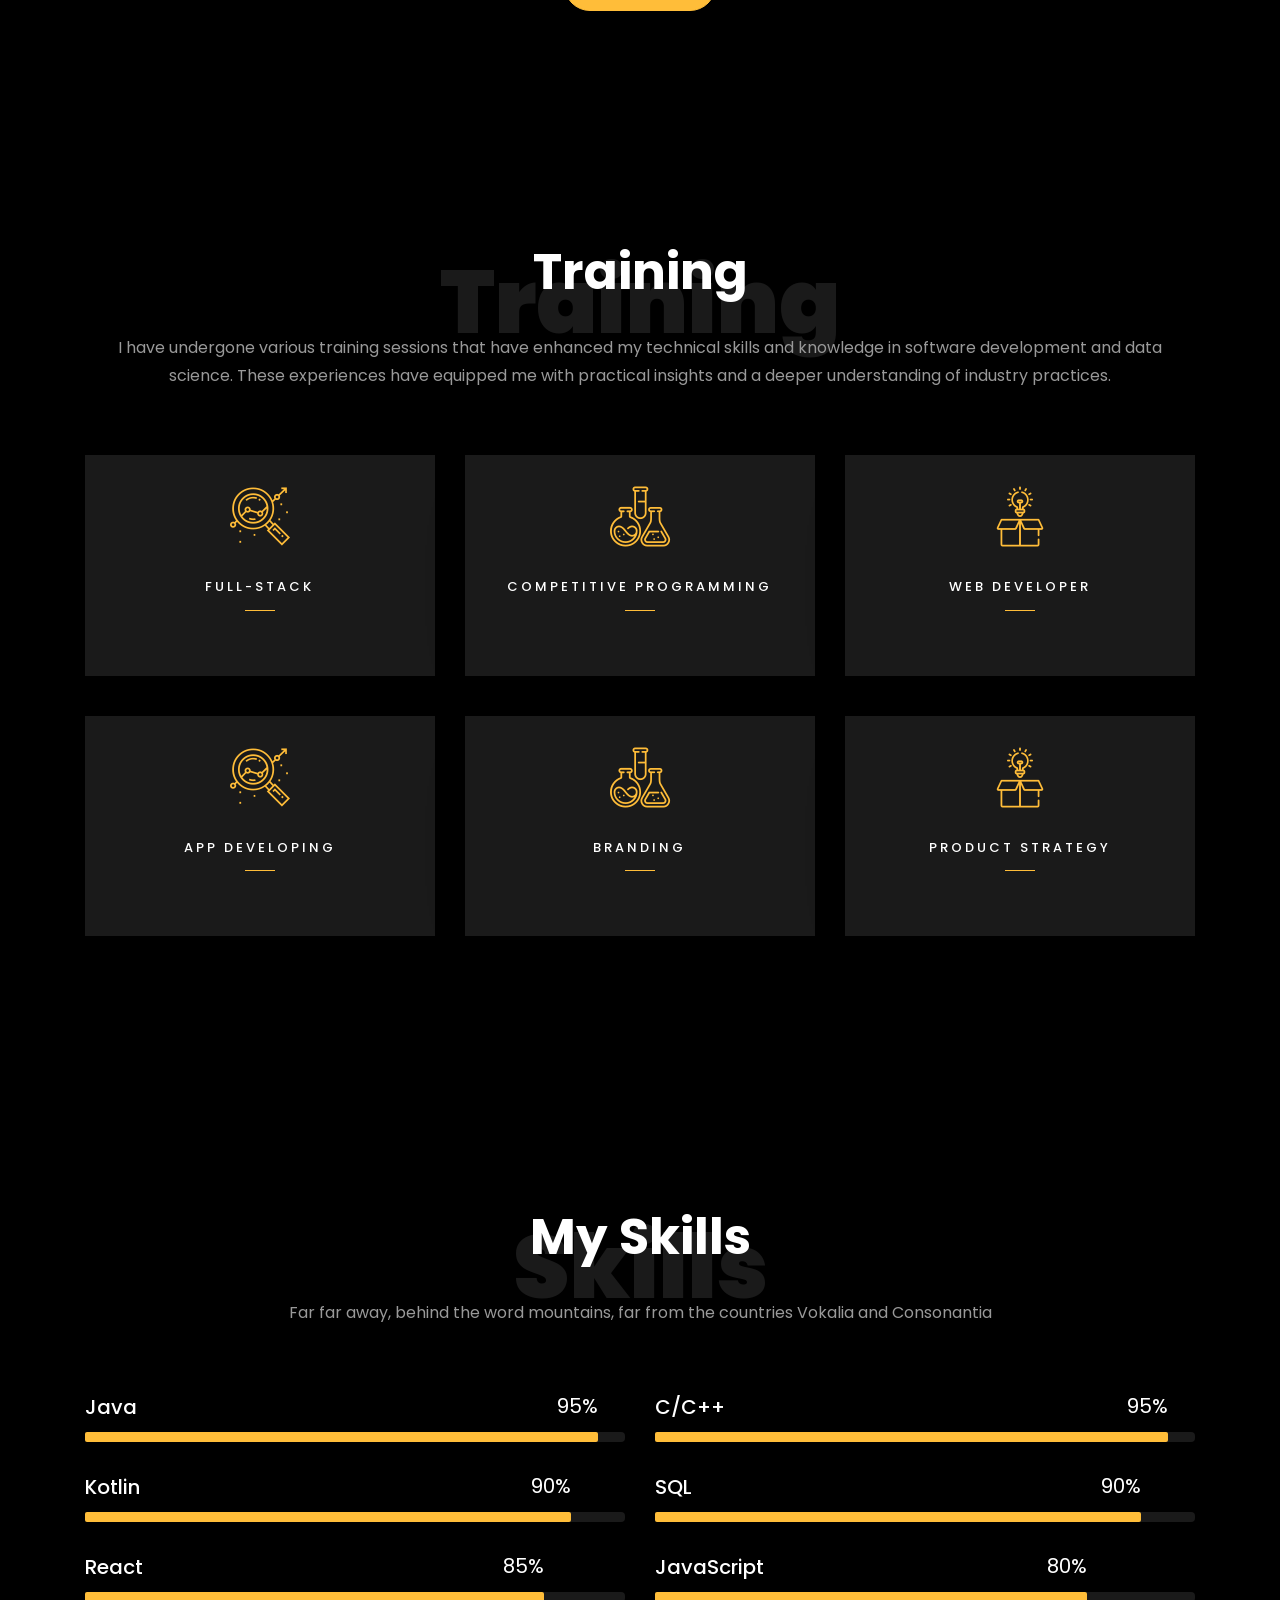
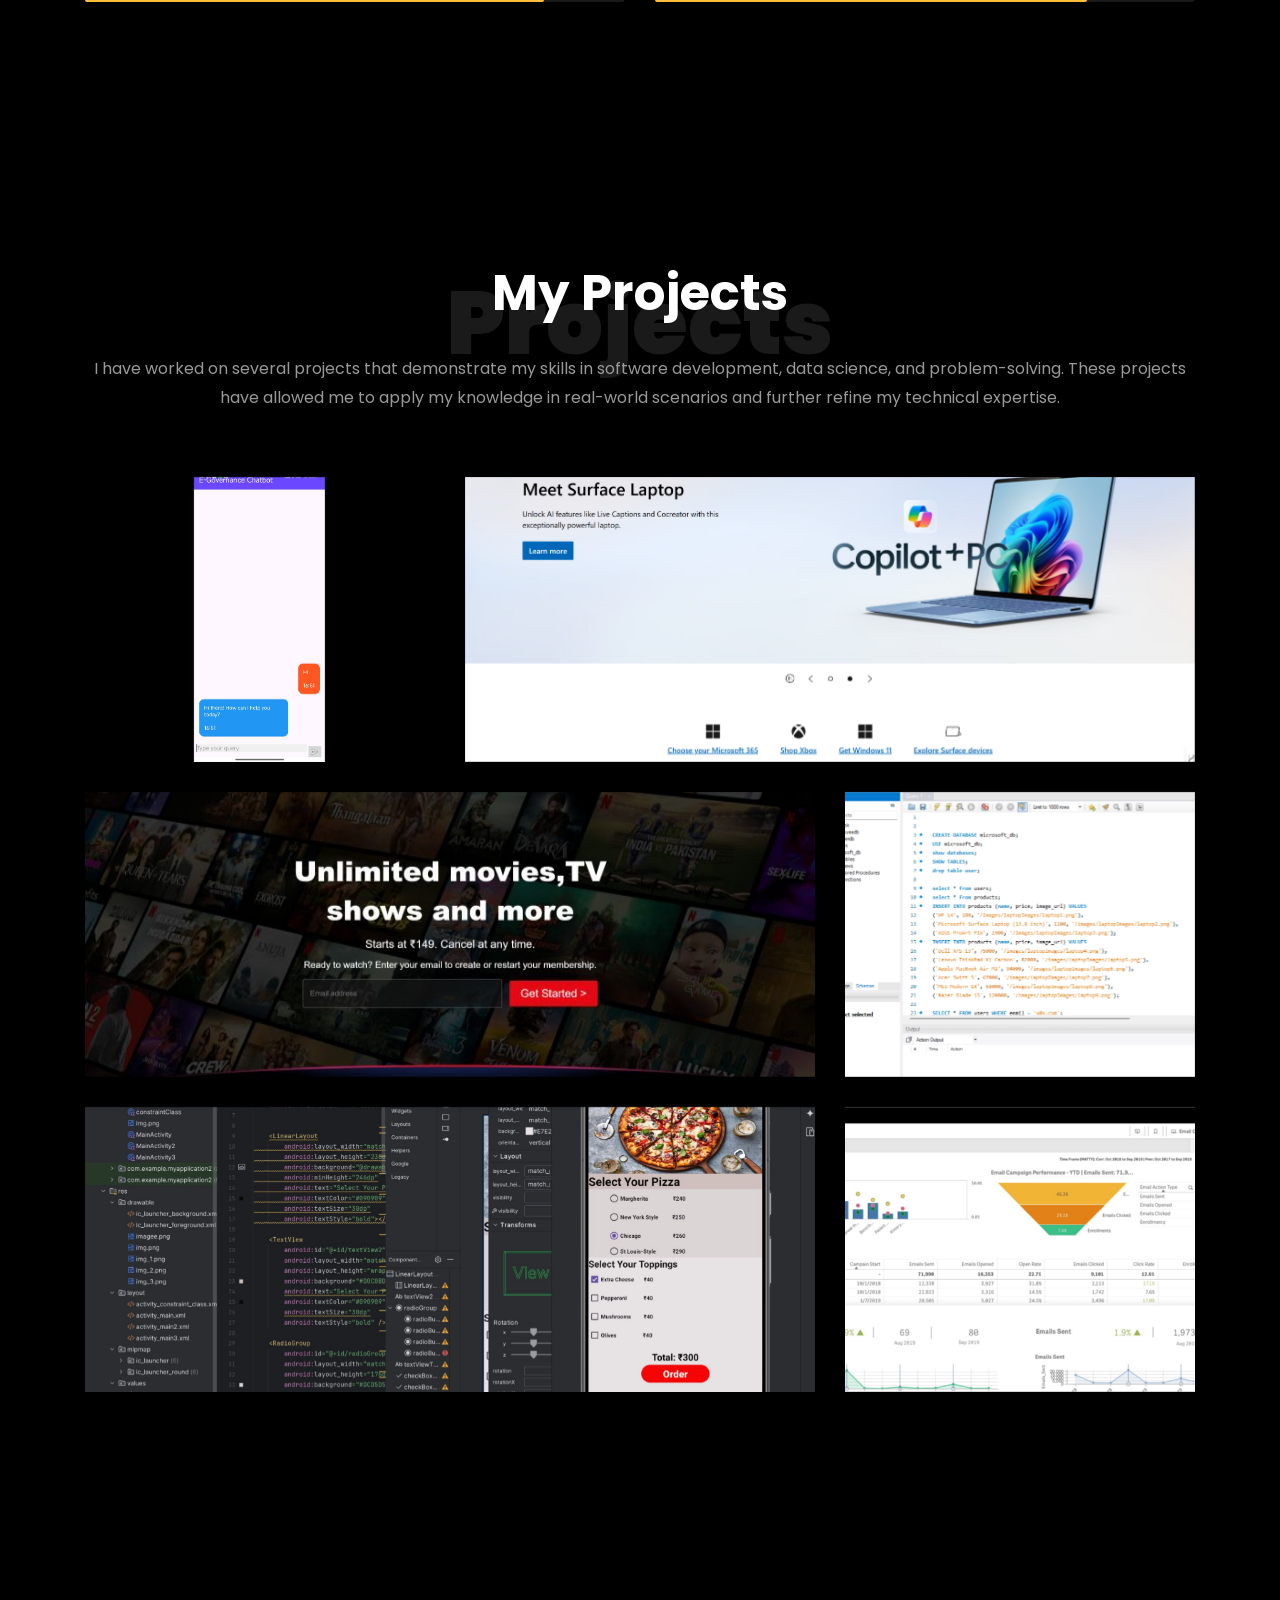
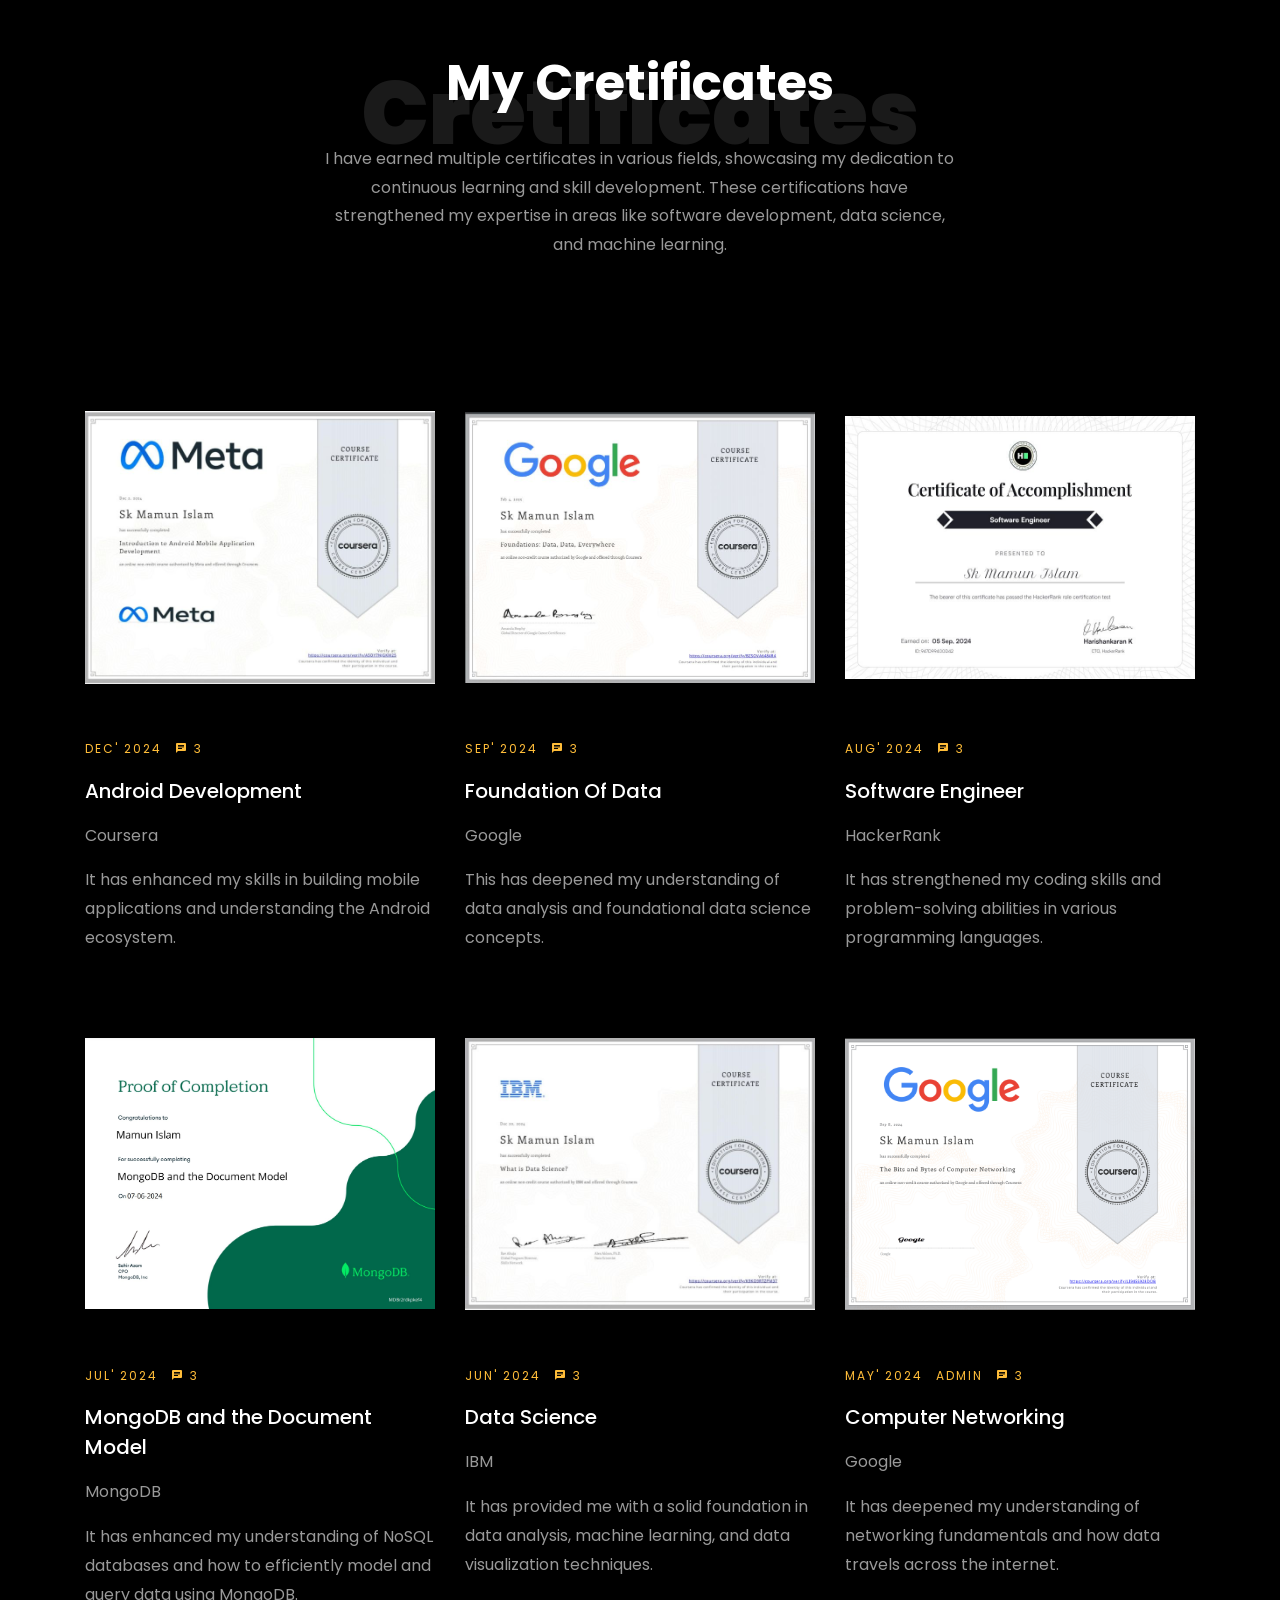
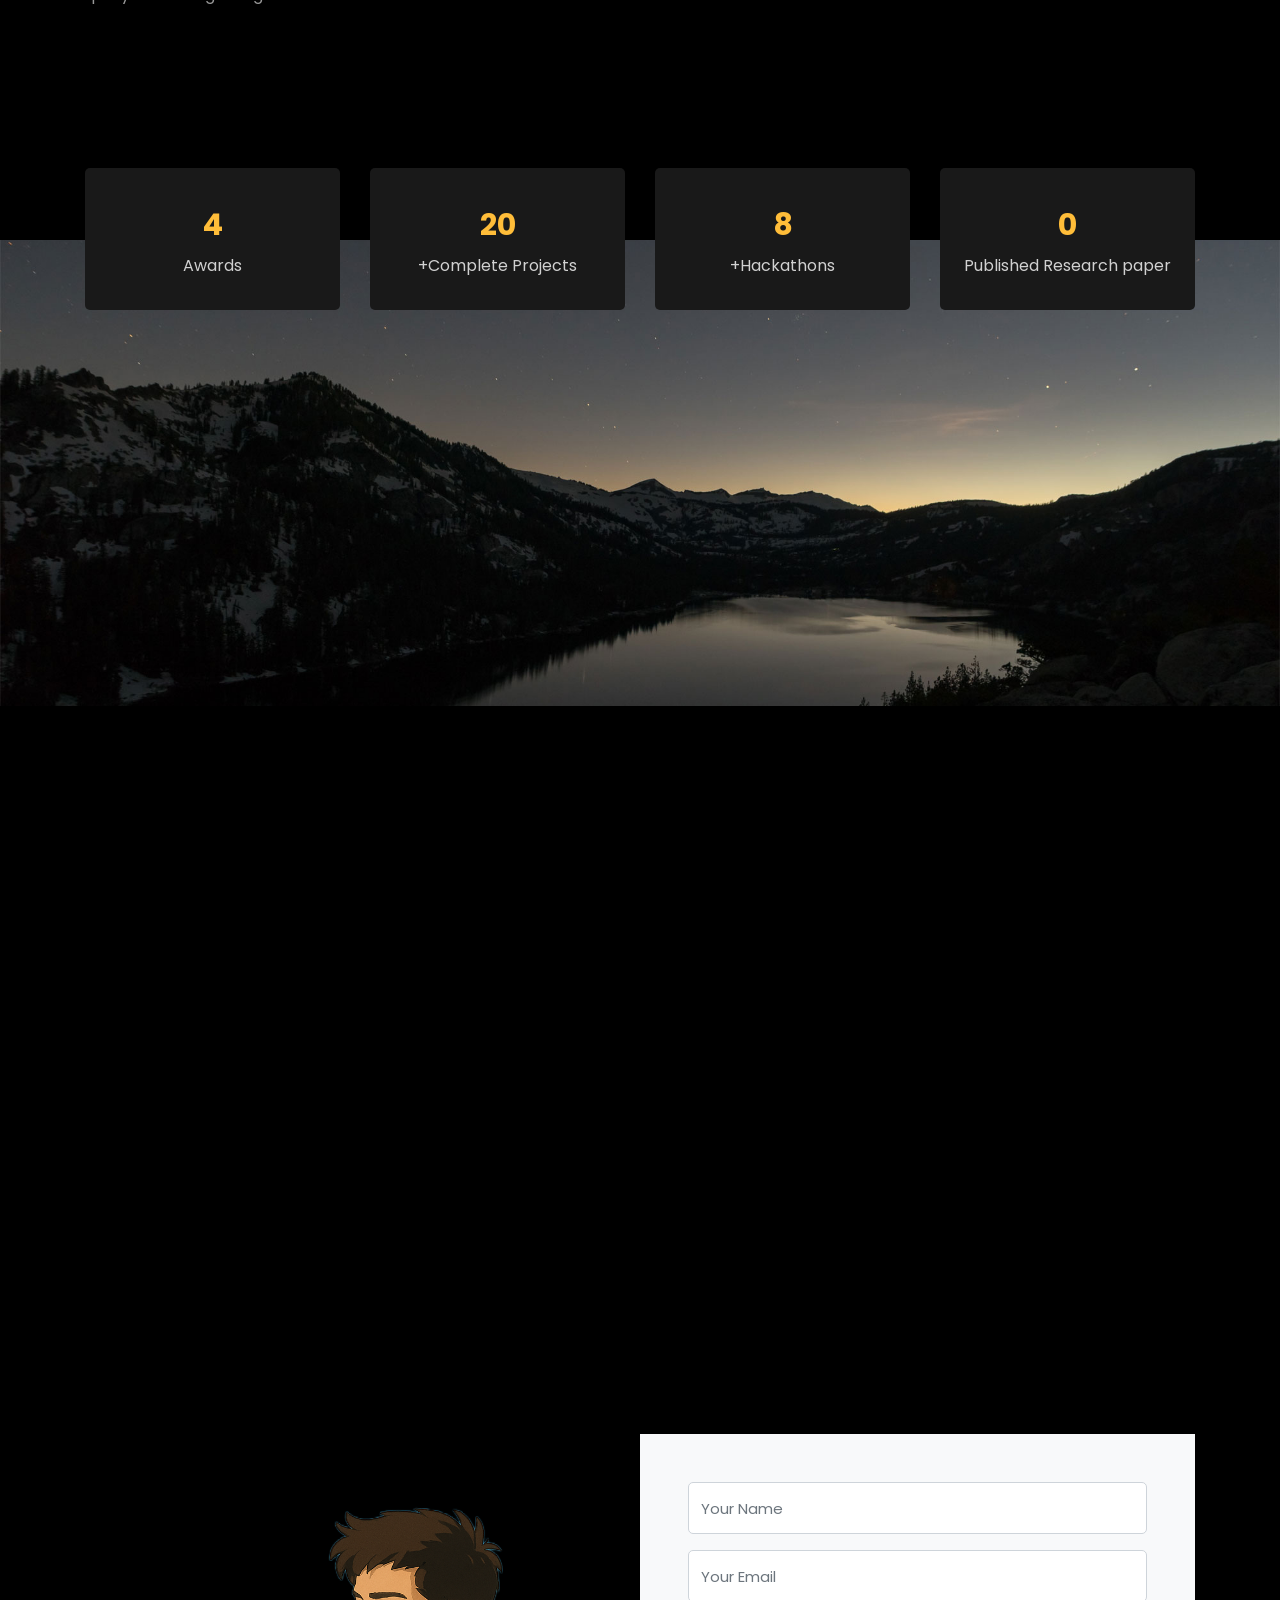
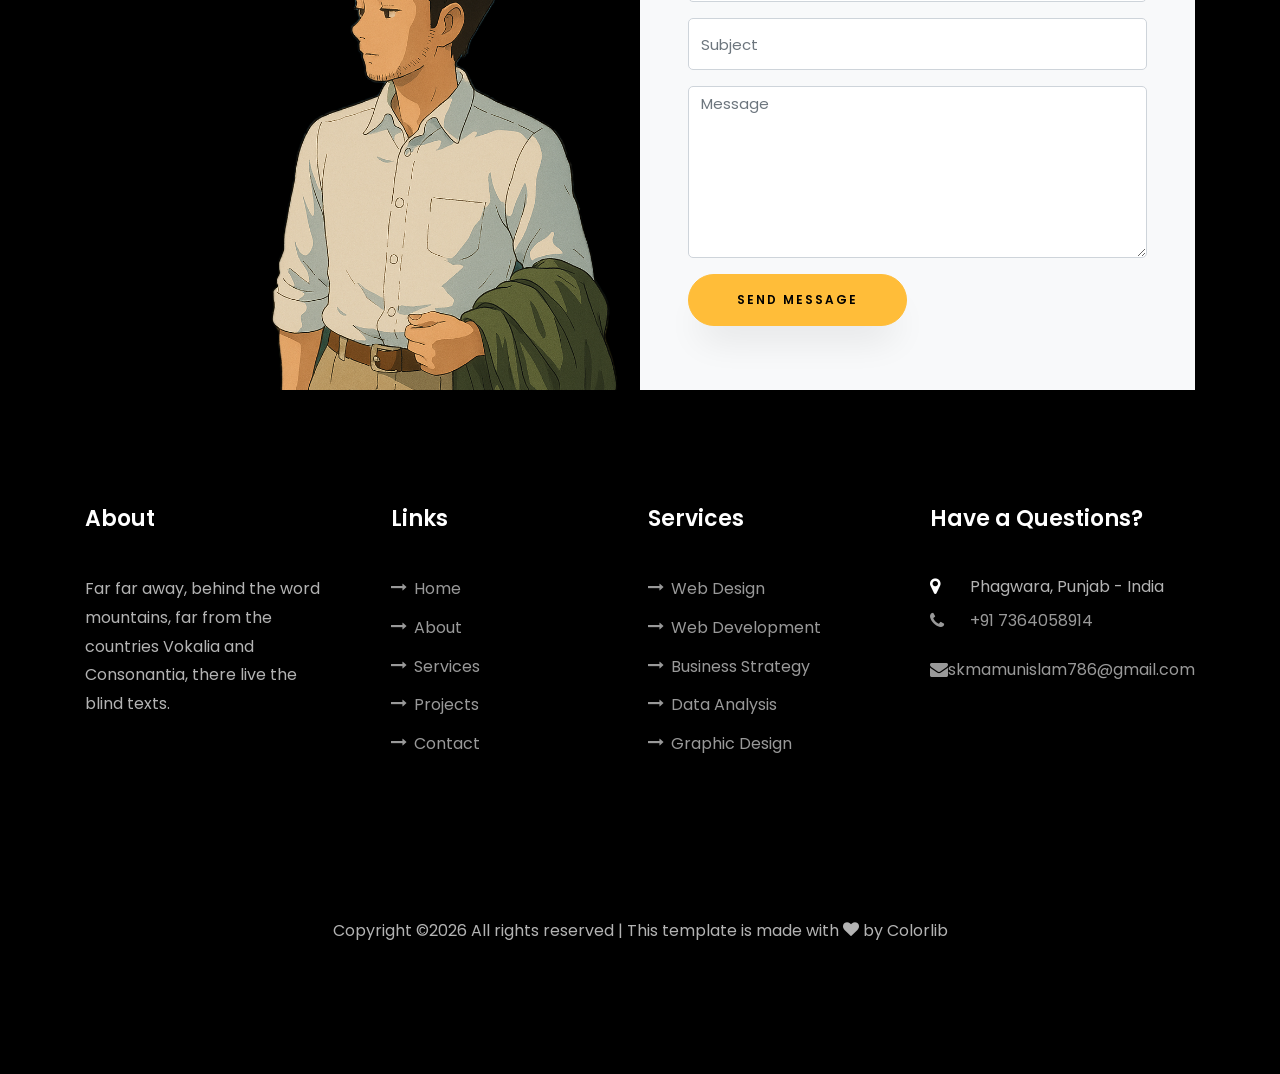
==== commit d330e6e9: "changed" ====
--- a/index.html
+++ b/index.html
@@ -1,7 +1,7 @@
 <!DOCTYPE html>
 <html lang="en">
   <head>
-    <title>Clark - Free Bootstrap 4 Template by Colorlib</title>
+    <title>Mamun Portfolio</title>
     <meta charset="utf-8">
     <meta name="viewport" content="width=device-width, initial-scale=1, shrink-to-fit=no">
     
@@ -27,7 +27,7 @@
 	  
     <nav class="navbar navbar-expand-lg navbar-dark ftco_navbar ftco-navbar-light site-navbar-target" id="ftco-navbar">
 	    <div class="container">
-	      <a class="navbar-brand" href="index.html">Clark</a>
+	      <a class="navbar-brand" href="index.html">Mamun</a>
 	      <button class="navbar-toggler js-fh5co-nav-toggle fh5co-nav-toggle" type="button" data-toggle="collapse" data-target="#ftco-nav" aria-controls="ftco-nav" aria-expanded="false" aria-label="Toggle navigation">
 	        <span class="oi oi-menu"></span> Menu
 	      </button>
@@ -36,11 +36,11 @@
 	        <ul class="navbar-nav nav ml-auto">
 	          <li class="nav-item"><a href="#home-section" class="nav-link"><span>Home</span></a></li>
 	          <li class="nav-item"><a href="#about-section" class="nav-link"><span>About</span></a></li>
-	          <li class="nav-item"><a href="#resume-section" class="nav-link"><span>Resume</span></a></li>
-	          <li class="nav-item"><a href="#services-section" class="nav-link"><span>Services</span></a></li>
+	          <li class="nav-item"><a href="#resume-section" class="nav-link"><span>Education</span></a></li>
+	          <li class="nav-item"><a href="#services-section" class="nav-link"><span>Training</span></a></li>
 	          <li class="nav-item"><a href="#skills-section" class="nav-link"><span>Skills</span></a></li>
 	          <li class="nav-item"><a href="#projects-section" class="nav-link"><span>Projects</span></a></li>
-	          <li class="nav-item"><a href="#blog-section" class="nav-link"><span>My Blog</span></a></li>
+	          <li class="nav-item"><a href="#blog-section" class="nav-link"><span>Cretificates</span></a></li>
 	          <li class="nav-item"><a href="#contact-section" class="nav-link"><span>Contact</span></a></li>
 	        </ul>
 	      </div>
@@ -52,15 +52,15 @@
 	      	<div class="overlay"></div>
 	        <div class="container">
 	          <div class="row d-md-flex no-gutters slider-text align-items-end justify-content-end" data-scrollax-parent="true">
-	          	<div class="one-third js-fullheight order-md-last img" style="background-image:url(images/bg_1.png);">
+	          	<div class="one-third js-fullheight order-md-last img" style="background-image:url(images/IMG_SEGMENT_SEND1.png);">
 	          		<div class="overlay"></div>
 	          	</div>
 		          <div class="one-forth d-flex  align-items-center ftco-animate" data-scrollax=" properties: { translateY: '70%' }">
 		          	<div class="text">
 		          		<span class="subheading">Hello!</span>
-			            <h1 class="mb-4 mt-3">I'm <span>Clark Thompson</span></h1>
-			            <h2 class="mb-4">A Freelance Web Designer</h2>
-			            <p><a href="#" class="btn btn-primary py-3 px-4">Hire me</a> <a href="#" class="btn btn-white btn-outline-white py-3 px-4">My works</a></p>
+			            <h1 class="mb-4 mt-3">I'm <span>Sk Mamun Islam</span></h1>
+			            <h2 class="mb-4">A Software Developer</h2>
+			            <p><a href="./Mamun.pdf" class="btn btn-primary py-3 px-3" target="_blank">Download CV</a> <a href="#projects-section" class="btn btn-white btn-outline-white py-3 px-4">My works</a></p>
 		            </div>
 		          </div>
 	        	</div>
@@ -71,14 +71,14 @@
 	      	<div class="overlay"></div>
 	        <div class="container">
 	          <div class="row d-flex no-gutters slider-text align-items-end justify-content-end" data-scrollax-parent="true">
-	          	<div class="one-third js-fullheight order-md-last img" style="background-image:url(images/bg_2.png);">
+	          	<div class="one-third js-fullheight order-md-last img" style="background-image:url(images/IMG_SEGMENT_SEND3.png);">
 	          		<div class="overlay"></div>
 	          	</div>
 		          <div class="one-forth d-flex align-items-center ftco-animate" data-scrollax=" properties: { translateY: '70%' }">
 		          	<div class="text">
 		          		<span class="subheading">Hello!</span>
-			            <h1 class="mb-4 mt-3">I'm a <span>web designer</span> based in London</h1>
-			            <p><a href="#" class="btn btn-primary py-3 px-4">Hire me</a> <a href="#" class="btn btn-white btn-outline-white py-3 px-4">My works</a></p>
+			            <h1 class="mb-4 mt-3">I <span>specialize in</span> Data Science</h1>
+			            <p><a href="./Mamun.pdf" class="btn btn-primary py-3 px-3" target="_blank">Download CV</a> <a href="#projects-section" class="btn btn-white btn-outline-white py-3 px-4">My works</a></p>
 		            </div>
 		          </div>
 	        	</div>
@@ -93,7 +93,7 @@
     			<div class="col-md-6 col-lg-5 d-flex">
     				<div class="img-about img d-flex align-items-stretch">
     					<div class="overlay"></div>
-	    				<div class="img d-flex align-self-stretch align-items-center" style="background-image:url(images/bg_1.png);">
+	    				<div class="img d-flex align-self-stretch align-items-center" style="background-image:url(images/IMG_SEGMENT_SEND.png);">
 	    				</div>
     				</div>
     			</div>
@@ -102,24 +102,28 @@
 		          <div class="col-md-12 heading-section ftco-animate">
 		          	<h1 class="big">About</h1>
 		            <h2 class="mb-4">About Me</h2>
-		            <p>A small river named Duden flows by their place and supplies it with the necessary regelialia.</p>
+		            <p>I'm a Software Developer and Data Science enthusiast, passionate about building applications and uncovering insights through technology. With a strong foundation in full-stack development, mobile apps, and data analytics, I love turning ideas into real-world solutions.</p>
 		            <ul class="about-info mt-4 px-md-0 px-2">
-		            	<li class="d-flex"><span>Name:</span> <span>Clark Thompson</span></li>
-		            	<li class="d-flex"><span>Date of birth:</span> <span>January 01, 1987</span></li>
-		            	<li class="d-flex"><span>Address:</span> <span>San Francisco CA 97987 USA</span></li>
-		            	<li class="d-flex"><span>Zip code:</span> <span>1000</span></li>
-		            	<li class="d-flex"><span>Email:</span> <span>clarkthomp@gmail.com</span></li>
-		            	<li class="d-flex"><span>Phone: </span> <span>+1-2234-5678-9-0</span></li>
+		            	<li class="d-flex"><span>Name:</span> <span>Sk Mamun Islam</span></li>
+		            	<li class="d-flex"><span>Date of birth:</span> <span>June 22, 2003</span></li>
+		            	<li class="d-flex"><span>LinkedIn:</span> <a href="https://www.linkedin.com/in/sk-mamun-islam/" target="_blank">My LinkedIn Profile</a></li>
+		            	<li class="d-flex"><span>Github:</span> <a href="https://github.com/Mamun000"target="_blank">My Github account</a></li>
+		            	<li class="d-flex"><span>Email:</span> <span>skmamunislam786@gmail.com</span></li>
+		            	<li class="d-flex"><span>Phone: </span> <span>+91 7364058914</span></li>
 		            </ul>
 		          </div>
 		        </div>
 	          <div class="counter-wrap ftco-animate d-flex mt-md-3">
               <div class="text">
               	<p class="mb-4">
-	                <span class="number" data-number="120">0</span>
-	                <span>Project complete</span>
+	                <span class="number" data-number="5">0</span>
+	                <span>+Industrial Project complete</span>
                 </p>
-                <p><a href="#" class="btn btn-primary py-3 px-3">Download CV</a></p>
+				<p class="mb-4">
+	                <span class="number" data-number="50">0</span>
+	                <span>+Project complete</span>
+                </p>
+                <p><a href="./Mamun.pdf" class="btn btn-primary py-3 px-3" target="_blank">Download CV</a></p>
               </div>
 	          </div>
 	        </div>
@@ -131,57 +135,50 @@
     	<div class="container">
     		<div class="row justify-content-center pb-5">
           <div class="col-md-10 heading-section text-center ftco-animate">
-          	<h1 class="big big-2">Resume</h1>
-            <h2 class="mb-4">Resume</h2>
-            <p>A small river named Duden flows by their place and supplies it with the necessary regelialia. It is a paradisematic country, in which roasted parts of sentences fly into your mouth.</p>
+          	<h1 class="big big-2">Education</h1>
+            <h2 class="mb-4">Education</h2>
+            <p>I am pursuing a Bachelor's Degree in Computer Science and Engineering from Lovely Professional University, with a strong focus on Software Development, Data Science, and Machine Learning.
+				Throughout my studies, I have developed a solid technical foundation and worked on multiple real-world projects involving web development, Android applications, and AI-driven solutions.</p>
           </div>
         </div>
     		<div class="row">
     			<div class="col-md-6">
     				<div class="resume-wrap ftco-animate">
-    					<span class="date">2014-2015</span>
-    					<h2>Master Degree of Design</h2>
-    					<span class="position">Cambridge University</span>
-    					<p class="mt-4">A small river named Duden flows by their place and supplies it with the necessary regelialia. It is a paradisematic country, in which roasted parts of sentences fly into your mouth.</p>
+    					<span class="date">2022-Present</span>
+    					<h2>B.Tech-CSE</h2>
+    					<span class="position">Lovely Professional University</span>
+    					<p class="mt-4">I completed my B.Tech in Computer Science with a CGPA of 7.61, gaining a strong foundation in software development and data science. During my time in university, I worked on several hands-on projects that honed my programming and problem-solving skills.</p>
     				</div>
     				<div class="resume-wrap ftco-animate">
-    					<span class="date">2014-2015</span>
-    					<h2>Bachelor's Degree of C.A</h2>
-    					<span class="position">Cambridge University</span>
-    					<p class="mt-4">A small river named Duden flows by their place and supplies it with the necessary regelialia. It is a paradisematic country, in which roasted parts of sentences fly into your mouth.</p>
+    					<span class="date">2021-2022</span>
+    					<h2>Intermediate</h2>
+    					<span class="position">Chowkhali High School</span>
+    					<p class="mt-4">I secured 84% in Intermediate, where I focused on mathematics and science, laying the groundwork for my technical skills. This period helped me develop critical thinking and analytical abilities.</p>
     				</div>
     				<div class="resume-wrap ftco-animate">
-    					<span class="date">2014-2015</span>
-    					<h2>Diploma in Computer</h2>
-    					<span class="position">Cambridge University</span>
-    					<p class="mt-4">A small river named Duden flows by their place and supplies it with the necessary regelialia. It is a paradisematic country, in which roasted parts of sentences fly into your mouth.</p>
+    					<span class="date">2019-2020</span>
+    					<h2>Matriculation</h2>
+    					<span class="position">Chowkhali High School</span>
+    					<p class="mt-4">In Matriculation, I achieved 72%, which provided a broad base of knowledge across various subjects. This helped me build a solid academic foundation for my future studies.</p>
     				</div>
     			</div>
 
     			<div class="col-md-6">
     				<div class="resume-wrap ftco-animate">
-    					<span class="date">2014-2015</span>
-    					<h2>Art &amp; Creative Director</h2>
-    					<span class="position">Cambridge University</span>
-    					<p class="mt-4">A small river named Duden flows by their place and supplies it with the necessary regelialia. It is a paradisematic country, in which roasted parts of sentences fly into your mouth.</p>
-    				</div>
+						<img src="https://bookuradmission.com/college_banner/Lovely%20Professional%20University%20(LPU)_banner211112102119.jpg" alt="Image" class="img-fluid" style="width: 100%;">
+					</div>
+					
     				<div class="resume-wrap ftco-animate">
-    					<span class="date">2014-2015</span>
-    					<h2>Wordpress Developer</h2>
-    					<span class="position">Cambridge University</span>
-    					<p class="mt-4">A small river named Duden flows by their place and supplies it with the necessary regelialia. It is a paradisematic country, in which roasted parts of sentences fly into your mouth.</p>
-    				</div>
+						<img src="https://encrypted-tbn0.gstatic.com/images?q=tbn:ANd9GcSmCDwwbb2LPAveTDuu_Uy_ACqXQ1D5CDwqYA&s" alt="Image" class="img-fluid" style="width: 100%; height: auto;">
+					</div>
     				<div class="resume-wrap ftco-animate">
-    					<span class="date">2017-2018</span>
-    					<h2>UI/UX Designer</h2>
-    					<span class="position">Cambridge University</span>
-    					<p class="mt-4">A small river named Duden flows by their place and supplies it with the necessary regelialia. It is a paradisematic country, in which roasted parts of sentences fly into your mouth.</p>
-    				</div>
+						<img src="https://encrypted-tbn0.gstatic.com/images?q=tbn:ANd9GcT42hajbNx0dtLowQVlBtddpudgYxDf8IKMY5F-TBF_JW97USgafR4TeMUfMtWhOOfM5oE&usqp=CAU" alt="Image" class="img-fluid" style="width: 100%; height: auto;">
+					</div>
     			</div>
     		</div>
     		<div class="row justify-content-center mt-5">
     			<div class="col-md-6 text-center ftco-animate">
-    				<p><a href="#" class="btn btn-primary py-4 px-5">Download CV</a></p>
+    				<p><a href="./Mamun.pdf" class="btn btn-primary py-3 px-3" target="_blank">Download CV</a></p>
     			</div>
     		</div>
     	</div>
@@ -191,9 +188,9 @@
     	<div class="container">
     		<div class="row justify-content-center py-5 mt-5">
           <div class="col-md-12 heading-section text-center ftco-animate">
-          	<h1 class="big big-2">Services</h1>
-            <h2 class="mb-4">Services</h2>
-            <p>Far far away, behind the word mountains, far from the countries Vokalia and Consonantia</p>
+          	<h1 class="big big-2">Training</h1>
+            <h2 class="mb-4">Training</h2>
+            <p>I have undergone various training sessions that have enhanced my technical skills and knowledge in software development and data science. These experiences have equipped me with practical insights and a deeper understanding of industry practices.</p>
           </div>
         </div>
     		<div class="row">
@@ -203,7 +200,7 @@
 								<i class="flaticon-analysis"></i>
 							</span>
 							<div class="desc">
-								<h3 class="mb-5">Web Design</h3>
+								<h3 class="mb-5">Full-Stack</h3>
 							</div>
 						</a>
 					</div>
@@ -213,7 +210,7 @@
 								<i class="flaticon-flasks"></i>
 							</span>
 							<div class="desc">
-								<h3 class="mb-5">Phtography</h3>
+								<h3 class="mb-5">Competitive Programming</h3>
 							</div>
 						</a>
 					</div>
@@ -275,9 +272,31 @@
 				<div class="row">
 					<div class="col-md-6 animate-box">
 						<div class="progress-wrap ftco-animate">
-							<h3>Photoshop</h3>
+							<h3>Java</h3>
 							<div class="progress">
-							 	<div class="progress-bar color-1" role="progressbar" aria-valuenow="90"
+							 	<div class="progress-bar color-1" role="progressbar" aria-valuenow="95"
+							  	aria-valuemin="0" aria-valuemax="100" style="width:95%">
+							    <span>95%</span>
+							  	</div>
+							</div>
+						</div>
+					</div>
+					<div class="col-md-6 animate-box">
+						<div class="progress-wrap ftco-animate">
+							<h3>C/C++</h3>
+							<div class="progress">
+							 	<div class="progress-bar color-2" role="progressbar" aria-valuenow="95"
+							  	aria-valuemin="0" aria-valuemax="100" style="width:95%">
+							    <span>95%</span>
+							  	</div>
+							</div>
+						</div>
+					</div>
+					<div class="col-md-6 animate-box">
+						<div class="progress-wrap ftco-animate">
+							<h3>Kotlin</h3>
+							<div class="progress">
+							 	<div class="progress-bar color-3" role="progressbar" aria-valuenow="90"
 							  	aria-valuemin="0" aria-valuemax="100" style="width:90%">
 							    <span>90%</span>
 							  	</div>
@@ -286,29 +305,7 @@
 					</div>
 					<div class="col-md-6 animate-box">
 						<div class="progress-wrap ftco-animate">
-							<h3>jQuery</h3>
-							<div class="progress">
-							 	<div class="progress-bar color-2" role="progressbar" aria-valuenow="85"
-							  	aria-valuemin="0" aria-valuemax="100" style="width:85%">
-							    <span>85%</span>
-							  	</div>
-							</div>
-						</div>
-					</div>
-					<div class="col-md-6 animate-box">
-						<div class="progress-wrap ftco-animate">
-							<h3>HTML5</h3>
-							<div class="progress">
-							 	<div class="progress-bar color-3" role="progressbar" aria-valuenow="95"
-							  	aria-valuemin="0" aria-valuemax="100" style="width:95%">
-							    <span>95%</span>
-							  	</div>
-							</div>
-						</div>
-					</div>
-					<div class="col-md-6 animate-box">
-						<div class="progress-wrap ftco-animate">
-							<h3>CSS3</h3>
+							<h3>SQL</h3>
 							<div class="progress">
 							 	<div class="progress-bar color-4" role="progressbar" aria-valuenow="90"
 							  	aria-valuemin="0" aria-valuemax="100" style="width:90%">
@@ -319,18 +316,18 @@
 					</div>
 					<div class="col-md-6 animate-box">
 						<div class="progress-wrap ftco-animate">
-							<h3>WordPress</h3>
+							<h3>React</h3>
 							<div class="progress">
-							 	<div class="progress-bar color-5" role="progressbar" aria-valuenow="70"
-							  	aria-valuemin="0" aria-valuemax="100" style="width:70%">
-							    <span>70%</span>
+							 	<div class="progress-bar color-5" role="progressbar" aria-valuenow="85"
+							  	aria-valuemin="0" aria-valuemax="100" style="width:85%">
+							    <span>85%</span>
 							  	</div>
 							</div>
 						</div>
 					</div>
 					<div class="col-md-6 animate-box">
 						<div class="progress-wrap ftco-animate">
-							<h3>SEO</h3>
+							<h3>JavaScript</h3>
 							<div class="progress">
 							 	<div class="progress-bar color-6" role="progressbar" aria-valuenow="80"
 							  	aria-valuemin="0" aria-valuemax="100" style="width:80%">
@@ -349,64 +346,64 @@
     		<div class="row justify-content-center pb-5">
           <div class="col-md-12 heading-section text-center ftco-animate">
           	<h1 class="big big-2">Projects</h1>
-            <h2 class="mb-4">Our Projects</h2>
-            <p>Far far away, behind the word mountains, far from the countries Vokalia and Consonantia</p>
+            <h2 class="mb-4">My Projects</h2>
+            <p>I have worked on several projects that demonstrate my skills in software development, data science, and problem-solving. These projects have allowed me to apply my knowledge in real-world scenarios and further refine my technical expertise.</p>
           </div>
         </div>
     		<div class="row">
     			<div class="col-md-4">
-    				<div class="project img ftco-animate d-flex justify-content-center align-items-center" style="background-image: url(images/project-4.jpg);">
+    				<div class="project img ftco-animate d-flex justify-content-center align-items-center" style="background-image: url(images/chatbot.jpg); background-size: contain;">
     					<div class="overlay"></div>
 	    				<div class="text text-center p-4">
-	    					<h3><a href="#">Branding &amp; Illustration Design</a></h3>
-	    					<span>Web Design</span>
+	    					<h3><a href="https://github.com/Mamun000" target="_blank">Chatbot Application</a></h3>
+	    					<span>Kotlin, Xml</span>
 	    				</div>
     				</div>
   				</div>
   				<div class="col-md-8">
-    				<div class="project img ftco-animate d-flex justify-content-center align-items-center" style="background-image: url(images/project-5.jpg);">
+    				<div class="project img ftco-animate d-flex justify-content-center align-items-center" style="background-image: url(images/microsoft.png);background-size: cover;">
     					<div class="overlay"></div>
 	    				<div class="text text-center p-4">
-	    					<h3><a href="#">Branding &amp; Illustration Design</a></h3>
-	    					<span>Web Design</span>
+	    					<h3><a href="https://github.com/Mamun000" target="_blank">Microsoft Clone</a></h3>
+	    					<span>Java, SpringBoot, Jsp, JDBC</span>
 	    				</div>
     				</div>
   				</div>
 
     			<div class="col-md-8">
-    				<div class="project img ftco-animate d-flex justify-content-center align-items-center" style="background-image: url(images/project-1.jpg);">
+    				<div class="project img ftco-animate d-flex justify-content-center align-items-center" style="background-image: url(images/netflix.jpg);">
     					<div class="overlay"></div>
 	    				<div class="text text-center p-4">
-	    					<h3><a href="#">Branding &amp; Illustration Design</a></h3>
-	    					<span>Web Design</span>
+	    					<h3><a href="https://github.com/Mamun000" target="_blank">Netflix Clone</a></h3>
+	    					<span>Html, Css, Js</span>
 	    				</div>
     				</div>
 
-    				<div class="project img ftco-animate d-flex justify-content-center align-items-center" style="background-image: url(images/project-6.jpg);">
+    				<div class="project img ftco-animate d-flex justify-content-center align-items-center" style="background-image: url(images/pizza.jpg);">
     					<div class="overlay"></div>
 	    				<div class="text text-center p-4">
-	    					<h3><a href="#">Branding &amp; Illustration Design</a></h3>
-	    					<span>Web Design</span>
+	    					<h3><a href="https://github.com/Mamun000" target="_blank">Pizza Ordering app</a></h3>
+	    					<span>Kotlin</span>
 	    				</div>
     				</div>
     			</div>
     			<div class="col-md-4">
     				<div class="row">
     					<div class="col-md-12">
-		    				<div class="project img ftco-animate d-flex justify-content-center align-items-center" style="background-image: url(images/project-2.jpg);">
+		    				<div class="project img ftco-animate d-flex justify-content-center align-items-center" style="background-image: url(images/database.png);">
 		    					<div class="overlay"></div>
 			    				<div class="text text-center p-4">
-			    					<h3><a href="#">Branding &amp; Illustration Design</a></h3>
-			    					<span>Web Design</span>
+			    					<h3><a href="https://github.com/Mamun000" target="_blank">DBMS</a></h3>
+			    					<span>SQL</span>
 			    				</div>
 		    				</div>
 	    				</div>
 	    				<div class="col-md-12">
-		    				<div class="project img ftco-animate d-flex justify-content-center align-items-center" style="background-image: url(images/project-3.jpg);">
+		    				<div class="project img ftco-animate d-flex justify-content-center align-items-center" style="background-image: url(images/data.png);">
 		    					<div class="overlay"></div>
 			    				<div class="text text-center p-4">
-			    					<h3><a href="#">Branding &amp; Illustration Design</a></h3>
-			    					<span>Web Design</span>
+			    					<h3><a href="https://github.com/Mamun000" target="_blank">Data Analysis</a></h3>
+			    					<span>Python</span>
 			    				</div>
 		    				</div>
 	    				</div>
@@ -421,64 +418,124 @@
       <div class="container">
         <div class="row justify-content-center mb-5 pb-5">
           <div class="col-md-7 heading-section text-center ftco-animate">
-            <h1 class="big big-2">Blog</h1>
-            <h2 class="mb-4">Our Blog</h2>
-            <p>Far far away, behind the word mountains, far from the countries Vokalia and Consonantia</p>
+            <h1 class="big big-2">Cretificates</h1>
+            <h2 class="mb-4">My Cretificates</h2>
+            <p>I have earned multiple certificates in various fields, showcasing my dedication to continuous learning and skill development. These certifications have strengthened my expertise in areas like software development, data science, and machine learning.</p>
           </div>
         </div>
         <div class="row d-flex">
           <div class="col-md-4 d-flex ftco-animate">
           	<div class="blog-entry justify-content-end">
-              <a href="single.html" class="block-20" style="background-image: url('images/image_1.jpg');">
-              </a>
+				<a href="https://www.linkedin.com/in/sk-mamun-islam/recent-activity/all/" target="_blank" class="block-20" style="background-image: url('images/1736825672639.jpg'); background-size: contain;">
+				</a>
+				
               <div class="text mt-3 float-right d-block">
               	<div class="d-flex align-items-center mb-3 meta">
 	                <p class="mb-0">
-	                	<span class="mr-2">June 21, 2019</span>
-	                	<a href="#" class="mr-2">Admin</a>
+	                	<span class="mr-2">Dec' 2024</span>
 	                	<a href="#" class="meta-chat"><span class="icon-chat"></span> 3</a>
 	                </p>
                 </div>
-                <h3 class="heading"><a href="single.html">Why Lead Generation is Key for Business Growth</a></h3>
-                <p>A small river named Duden flows by their place and supplies it with the necessary regelialia.</p>
+                <h3 class="heading"><a href="https://www.linkedin.com/in/sk-mamun-islam/recent-activity/all/" target="_blank">Android Development</a></h3>
+                <p>Coursera</p>
+				<p>It has enhanced my skills in building mobile applications and understanding the Android ecosystem.</p>
               </div>
             </div>
           </div>
           <div class="col-md-4 d-flex ftco-animate">
           	<div class="blog-entry justify-content-end">
-              <a href="single.html" class="block-20" style="background-image: url('images/image_2.jpg');">
-              </a>
+				<a href="https://www.linkedin.com/in/sk-mamun-islam/recent-activity/all/" target="_blank" class="block-20" style="background-image: url('images/1741015520594.jpg'); background-size: contain;">
+				</a>
+				
               <div class="text mt-3 float-right d-block">
               	<div class="d-flex align-items-center mb-3 meta">
 	                <p class="mb-0">
-	                	<span class="mr-2">June 21, 2019</span>
-	                	<a href="#" class="mr-2">Admin</a>
+	                	<span class="mr-2">Sep' 2024</span>
 	                	<a href="#" class="meta-chat"><span class="icon-chat"></span> 3</a>
 	                </p>
                 </div>
-                <h3 class="heading"><a href="single.html">Why Lead Generation is Key for Business Growth</a></h3>
-                <p>A small river named Duden flows by their place and supplies it with the necessary regelialia.</p>
+                <h3 class="heading"><a href="https://www.linkedin.com/in/sk-mamun-islam/recent-activity/all/"target="_blank">Foundation Of Data</a></h3>
+                <p>Google</p>
+				<p>This has deepened my understanding of data analysis and foundational data science concepts.</p>
               </div>
             </div>
           </div>
           <div class="col-md-4 d-flex ftco-animate">
           	<div class="blog-entry">
-              <a href="single.html" class="block-20" style="background-image: url('images/image_3.jpg');">
-              </a>
+				<a href="https://www.linkedin.com/in/sk-mamun-islam/recent-activity/all/" target="_blank" class="block-20" style="background-image: url('images/1727106495317.jpg'); background-size: contain;">
+				</a>
+				
               <div class="text mt-3 float-right d-block">
               	<div class="d-flex align-items-center mb-3 meta">
 	                <p class="mb-0">
-	                	<span class="mr-2">June 21, 2019</span>
-	                	<a href="#" class="mr-2">Admin</a>
+	                	<span class="mr-2">Aug' 2024</span>
 	                	<a href="#" class="meta-chat"><span class="icon-chat"></span> 3</a>
 	                </p>
                 </div>
-                <h3 class="heading"><a href="single.html">Why Lead Generation is Key for Business Growth</a></h3>
-                <p>A small river named Duden flows by their place and supplies it with the necessary regelialia.</p>
-              </div>
-            </div>
-          </div>
-        </div>
+                <h3 class="heading"><a href="https://www.linkedin.com/in/sk-mamun-islam/recent-activity/all/" target="_blank">Software Engineer</a></h3>
+                <p>HackerRank</p>
+				<p>It has strengthened my coding skills and problem-solving abilities in various programming languages.</p>
+              </div>
+            </div>
+          </div>
+        </div>
+		<div class="row d-flex">
+			<div class="col-md-4 d-flex ftco-animate">
+				<div class="blog-entry justify-content-end">
+					<a href="https://www.linkedin.com/in/sk-mamun-islam/recent-activity/all/"target="_blank" class="block-20" style="background-image: url('images/1726156384784.jpg'); background-size: contain;">
+					</a>
+					
+				<div class="text mt-3 float-right d-block">
+					<div class="d-flex align-items-center mb-3 meta">
+					  <p class="mb-0">
+						  <span class="mr-2">Jul' 2024</span>
+						  <a href="#" class="meta-chat"><span class="icon-chat"></span> 3</a>
+					  </p>
+				  </div>
+				  <h3 class="heading"><a href="https://www.linkedin.com/in/sk-mamun-islam/recent-activity/all/" target="_blank">MongoDB and the Document Model</a></h3>
+				  <p>MongoDB</p>
+				  <p>It has enhanced my understanding of NoSQL databases and how to efficiently model and query data using MongoDB.</p>
+				</div>
+			  </div>
+			</div>
+			<div class="col-md-4 d-flex ftco-animate">
+				<div class="blog-entry justify-content-end">
+					<a href="https://www.linkedin.com/in/sk-mamun-islam/recent-activity/all/" target="_blank" class="block-20" style="background-image: url('images/1738570319574.jpg'); background-size: contain;">
+					</a>
+					
+				<div class="text mt-3 float-right d-block">
+					<div class="d-flex align-items-center mb-3 meta">
+					  <p class="mb-0">
+						  <span class="mr-2">Jun' 2024</span>
+						  <a href="#" class="meta-chat"><span class="icon-chat"></span> 3</a>
+					  </p>
+				  </div>
+				  <h3 class="heading"><a href="https://www.linkedin.com/in/sk-mamun-islam/recent-activity/all/" target="_blank">Data Science</a></h3>
+				  <p>IBM</p>
+				  <p>It has provided me with a solid foundation in data analysis, machine learning, and data visualization techniques.</p>
+				</div>
+			  </div>
+			</div>
+			<div class="col-md-4 d-flex ftco-animate">
+				<div class="blog-entry">
+					<a href="https://www.linkedin.com/in/sk-mamun-islam/recent-activity/all/" target="_blank" class="block-20" style="background-image: url('images/Screenshot\ 2025-04-28\ 163321.png'); background-size: contain;">
+					</a>
+					
+				<div class="text mt-3 float-right d-block">
+					<div class="d-flex align-items-center mb-3 meta">
+					  <p class="mb-0">
+						  <span class="mr-2">May' 2024</span>
+						  <a href="#" class="mr-2">Admin</a>
+						  <a href="#" class="meta-chat"><span class="icon-chat"></span> 3</a>
+					  </p>
+				  </div>
+				  <h3 class="heading"><a href="https://www.linkedin.com/in/sk-mamun-islam/recent-activity/all/"target="_blank">Computer Networking</a></h3>
+				  <p>Google</p>
+				  <p>It has deepened my understanding of networking fundamentals and how data travels across the internet.</p>
+				</div>
+			  </div>
+			</div>
+		  </div>
       </div>
     </section>
 
@@ -488,7 +545,7 @@
           <div class="col-md d-flex justify-content-center counter-wrap ftco-animate">
             <div class="block-18">
               <div class="text">
-                <strong class="number" data-number="100">0</strong>
+                <strong class="number" data-number="10">0</strong>
                 <span>Awards</span>
               </div>
             </div>
@@ -496,24 +553,24 @@
           <div class="col-md d-flex justify-content-center counter-wrap ftco-animate">
             <div class="block-18">
               <div class="text">
-                <strong class="number" data-number="1200">0</strong>
-                <span>Complete Projects</span>
+                <strong class="number" data-number="50">0</strong>
+                <span>+Complete Projects</span>
               </div>
             </div>
           </div>
           <div class="col-md d-flex justify-content-center counter-wrap ftco-animate">
             <div class="block-18">
               <div class="text">
-                <strong class="number" data-number="1200">0</strong>
-                <span>Happy Customers</span>
+                <strong class="number" data-number="20">0</strong>
+                <span>+Hackathons</span>
               </div>
             </div>
           </div>
           <div class="col-md d-flex justify-content-center counter-wrap ftco-animate">
             <div class="block-18">
               <div class="text">
-                <strong class="number" data-number="500">0</strong>
-                <span>Cups of coffee</span>
+                <strong class="number" data-number="2">0</strong>
+                <span>Published Research paper</span>
               </div>
             </div>
           </div>
@@ -539,7 +596,7 @@
           <div class="col-md-7 heading-section text-center ftco-animate">
             <h1 class="big big-2">Contact</h1>
             <h2 class="mb-4">Contact Me</h2>
-            <p>Far far away, behind the word mountains, far from the countries Vokalia and Consonantia</p>
+            <p>I’d love to hear from you! Whether you have a question, a project idea, or just want to connect, feel free to reach out. You can contact me through the form below or connect with me on my social media profiles. I look forward to collaborating and discussing new opportunities.</p>
           </div>
         </div>
 
@@ -550,7 +607,7 @@
           			<span class="icon-map-signs"></span>
           		</div>
           		<h3 class="mb-4">Address</h3>
-	            <p>198 West 21th Street, Suite 721 New York NY 10016</p>
+	            <p>Phagwara, Punjab - India</p>
 	          </div>
           </div>
           <div class="col-md-6 col-lg-3 d-flex ftco-animate">
@@ -559,7 +616,7 @@
           			<span class="icon-phone2"></span>
           		</div>
           		<h3 class="mb-4">Contact Number</h3>
-	            <p><a href="tel://1234567920">+ 1235 2355 98</a></p>
+	            <p><a href="tel://1234567920">+91 7364058914</a></p>
 	          </div>
           </div>
           <div class="col-md-6 col-lg-3 d-flex ftco-animate">
@@ -568,7 +625,7 @@
           			<span class="icon-paper-plane"></span>
           		</div>
           		<h3 class="mb-4">Email Address</h3>
-	            <p><a href="mailto:info@yoursite.com">info@yoursite.com</a></p>
+	            <p><a href="mailto:info@yoursite.com">skmamunislam786@gamil.com</a></p>
 	          </div>
           </div>
           <div class="col-md-6 col-lg-3 d-flex ftco-animate">
@@ -577,7 +634,7 @@
           			<span class="icon-globe"></span>
           		</div>
           		<h3 class="mb-4">Website</h3>
-	            <p><a href="#">yoursite.com</a></p>
+	            <p><a href="https://mamun-portfolio-pi.vercel.app/" target="_blank">mamun-portfolio</a></p>
 	          </div>
           </div>
         </div>
@@ -605,7 +662,7 @@
           </div>
 
           <div class="col-md-6 d-flex">
-          	<div class="img" style="background-image: url(images/about.jpg);"></div>
+          	<div class="img" style="background-image: url(images/IMG_SEGMENT_SEND2.png); padding-top: 0px;"></div>
           </div>
         </div>
       </div>
@@ -655,9 +712,9 @@
             	<h2 class="ftco-heading-2">Have a Questions?</h2>
             	<div class="block-23 mb-3">
 	              <ul>
-	                <li><span class="icon icon-map-marker"></span><span class="text">203 Fake St. Mountain View, San Francisco, California, USA</span></li>
-	                <li><a href="#"><span class="icon icon-phone"></span><span class="text">+2 392 3929 210</span></a></li>
-	                <li><a href="#"><span class="icon icon-envelope"></span><span class="text">info@yourdomain.com</span></a></li>
+	                <li><span class="icon icon-map-marker"></span><span class="text">Phagwara, Punjab - India</span></li>
+	                <li><a href="#"><span class="icon icon-phone"></span><span class="text">+91 7364058914</span></a></li>
+	                <li><a href="#"><span class="icon icon-envelope"></span><span class="text">skmamunislam786@gmail.com</span></a></li>
 	              </ul>
 	            </div>
             </div>
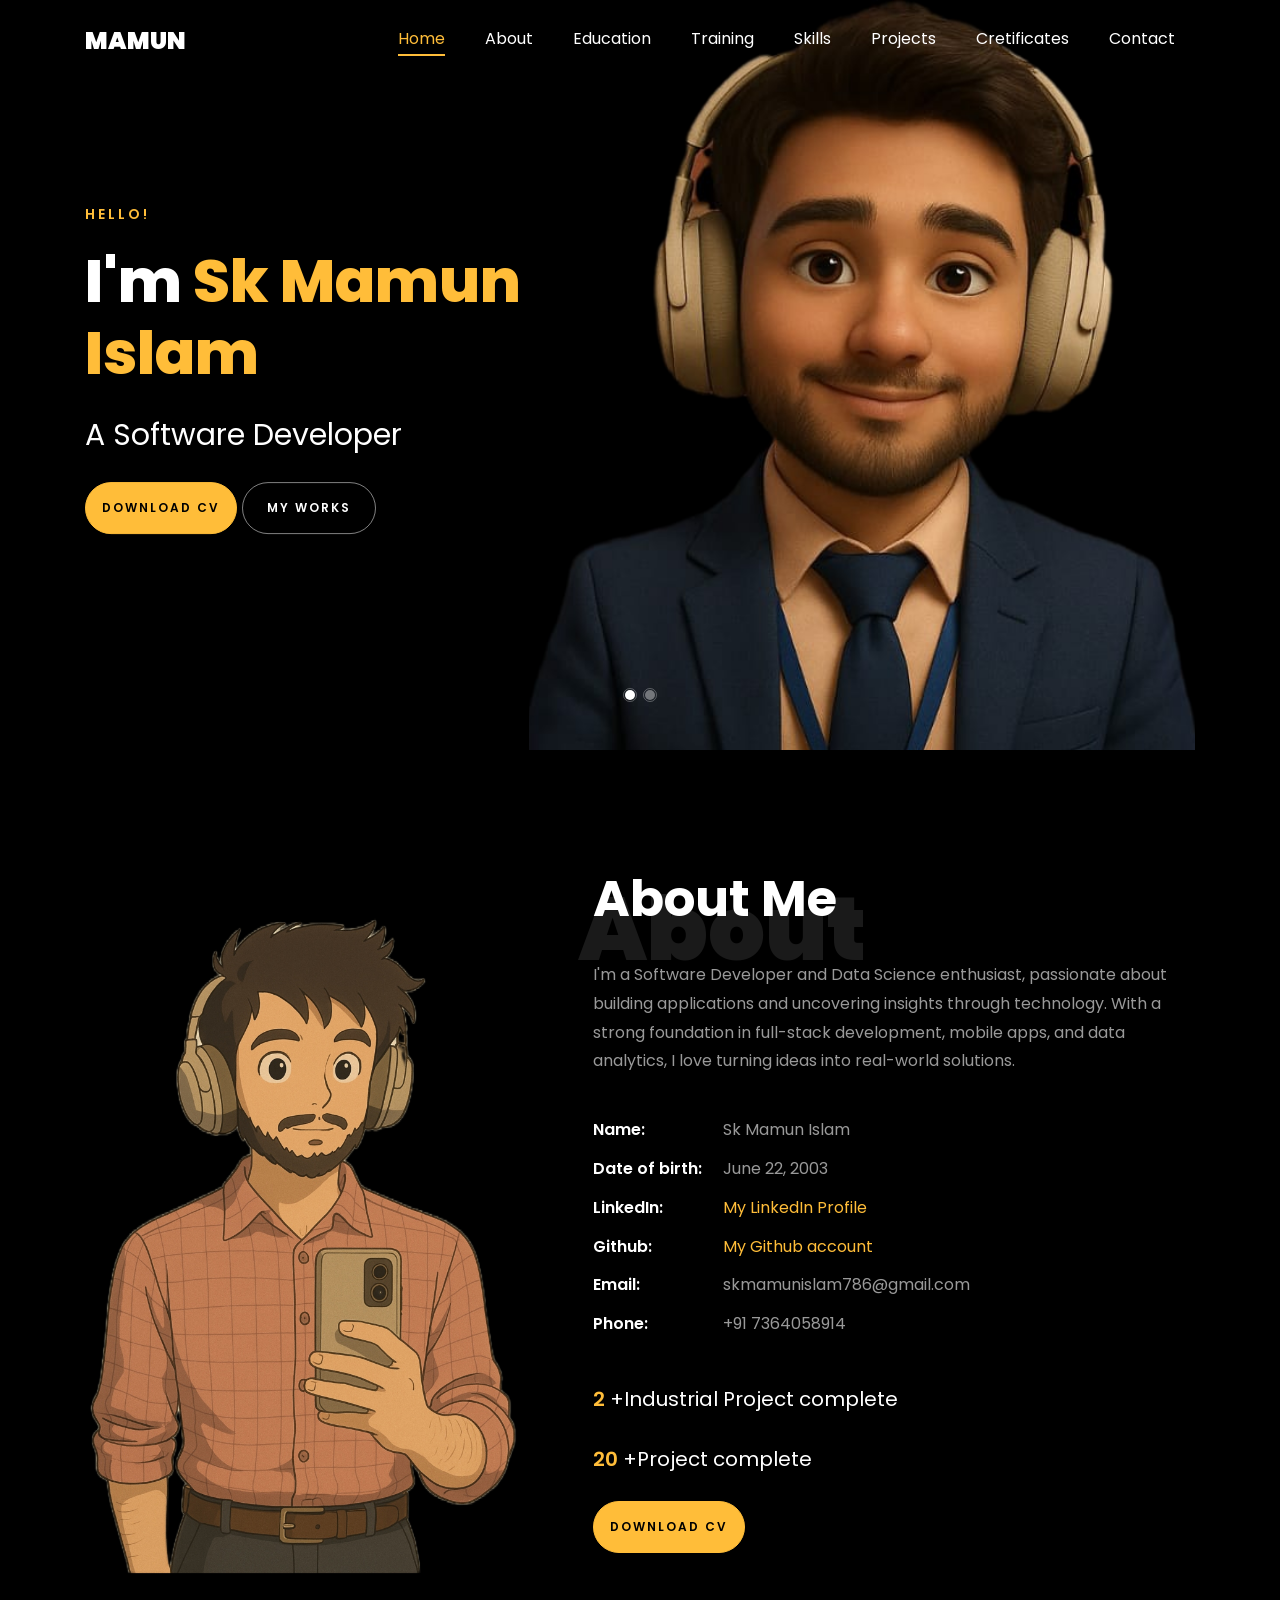
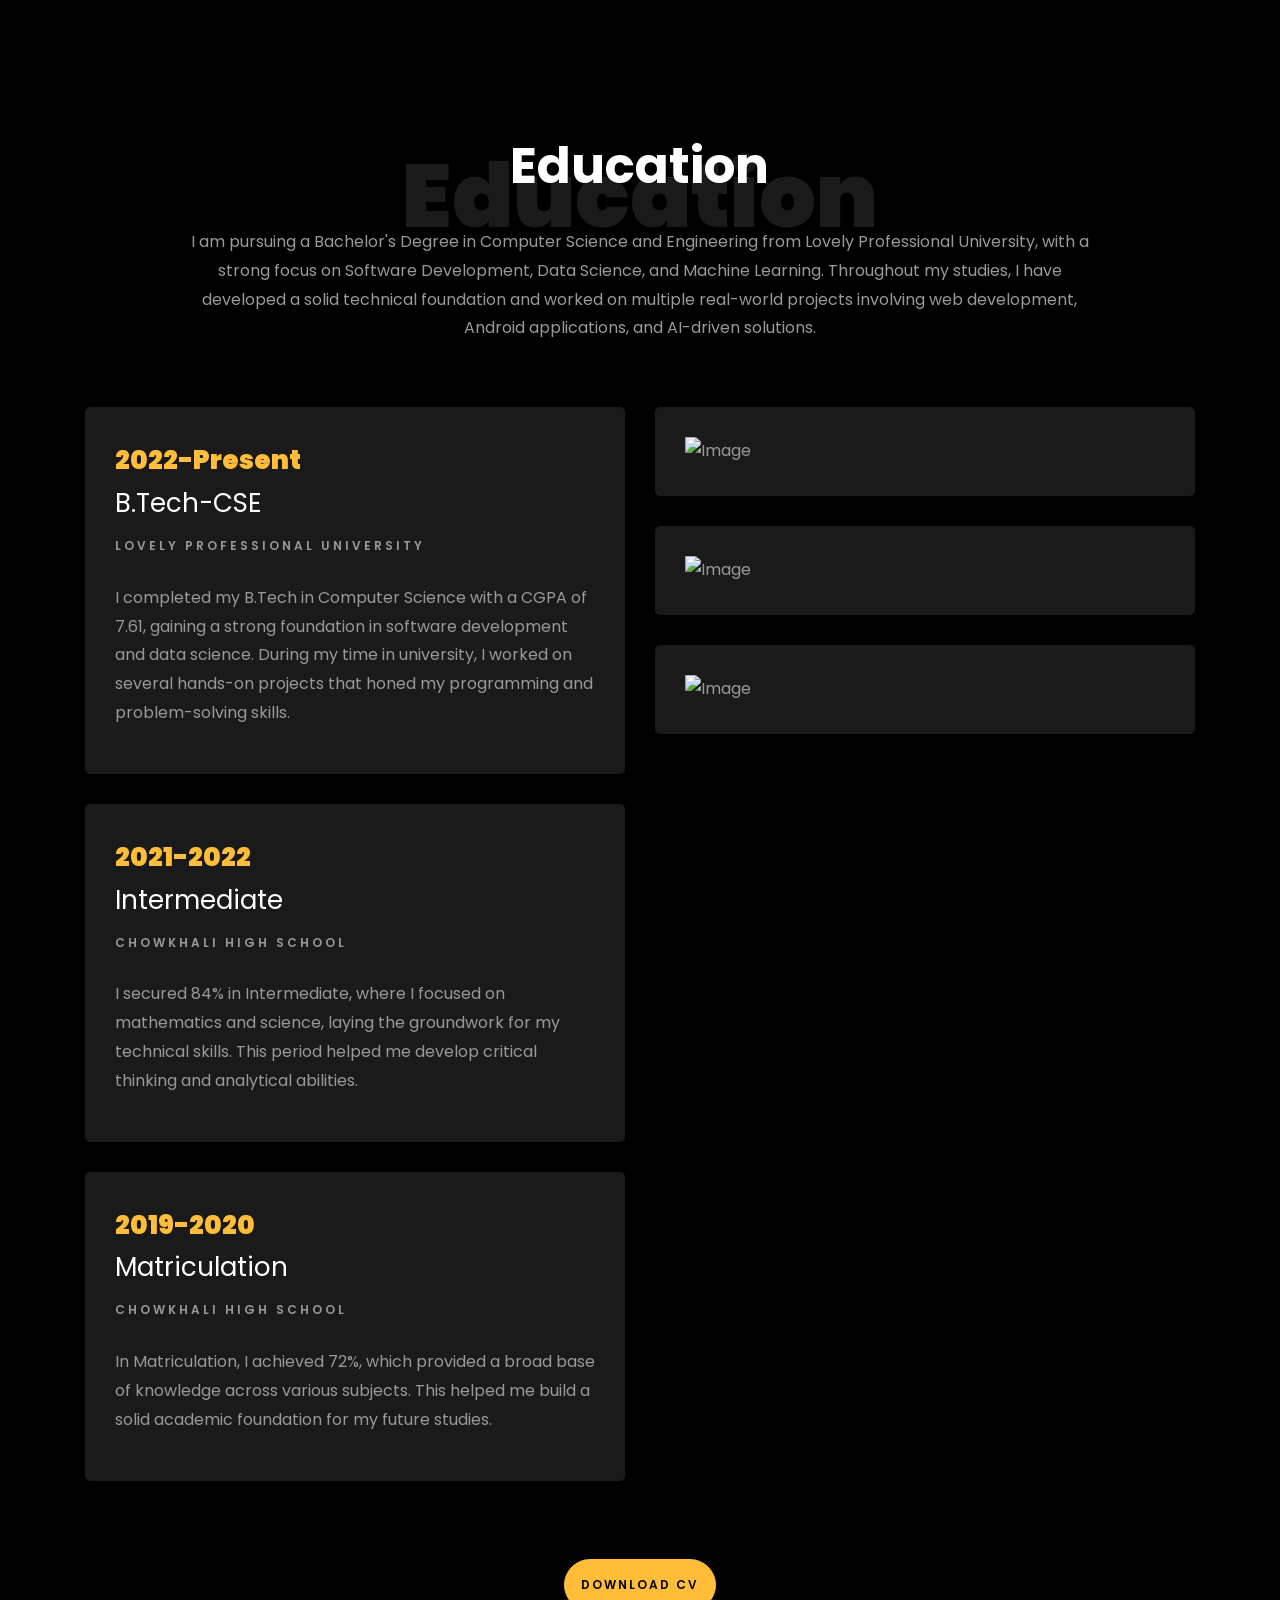
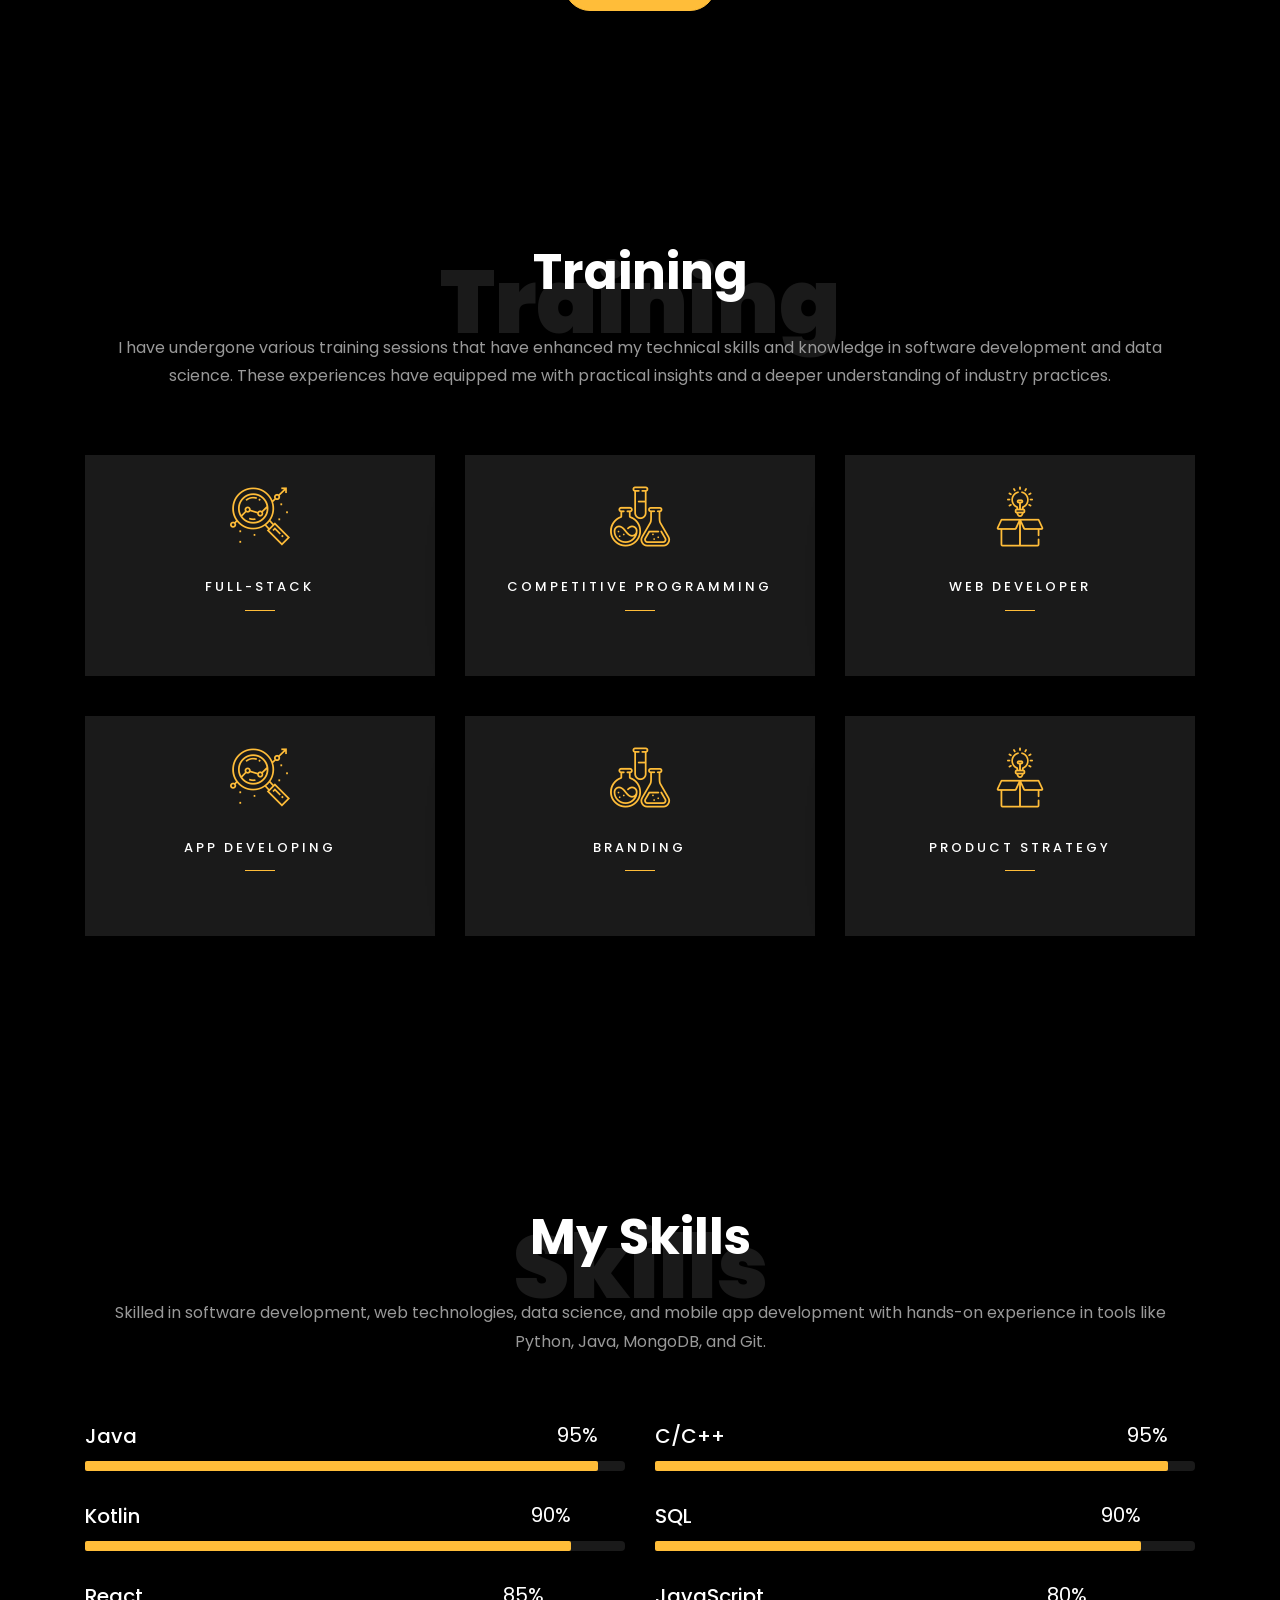
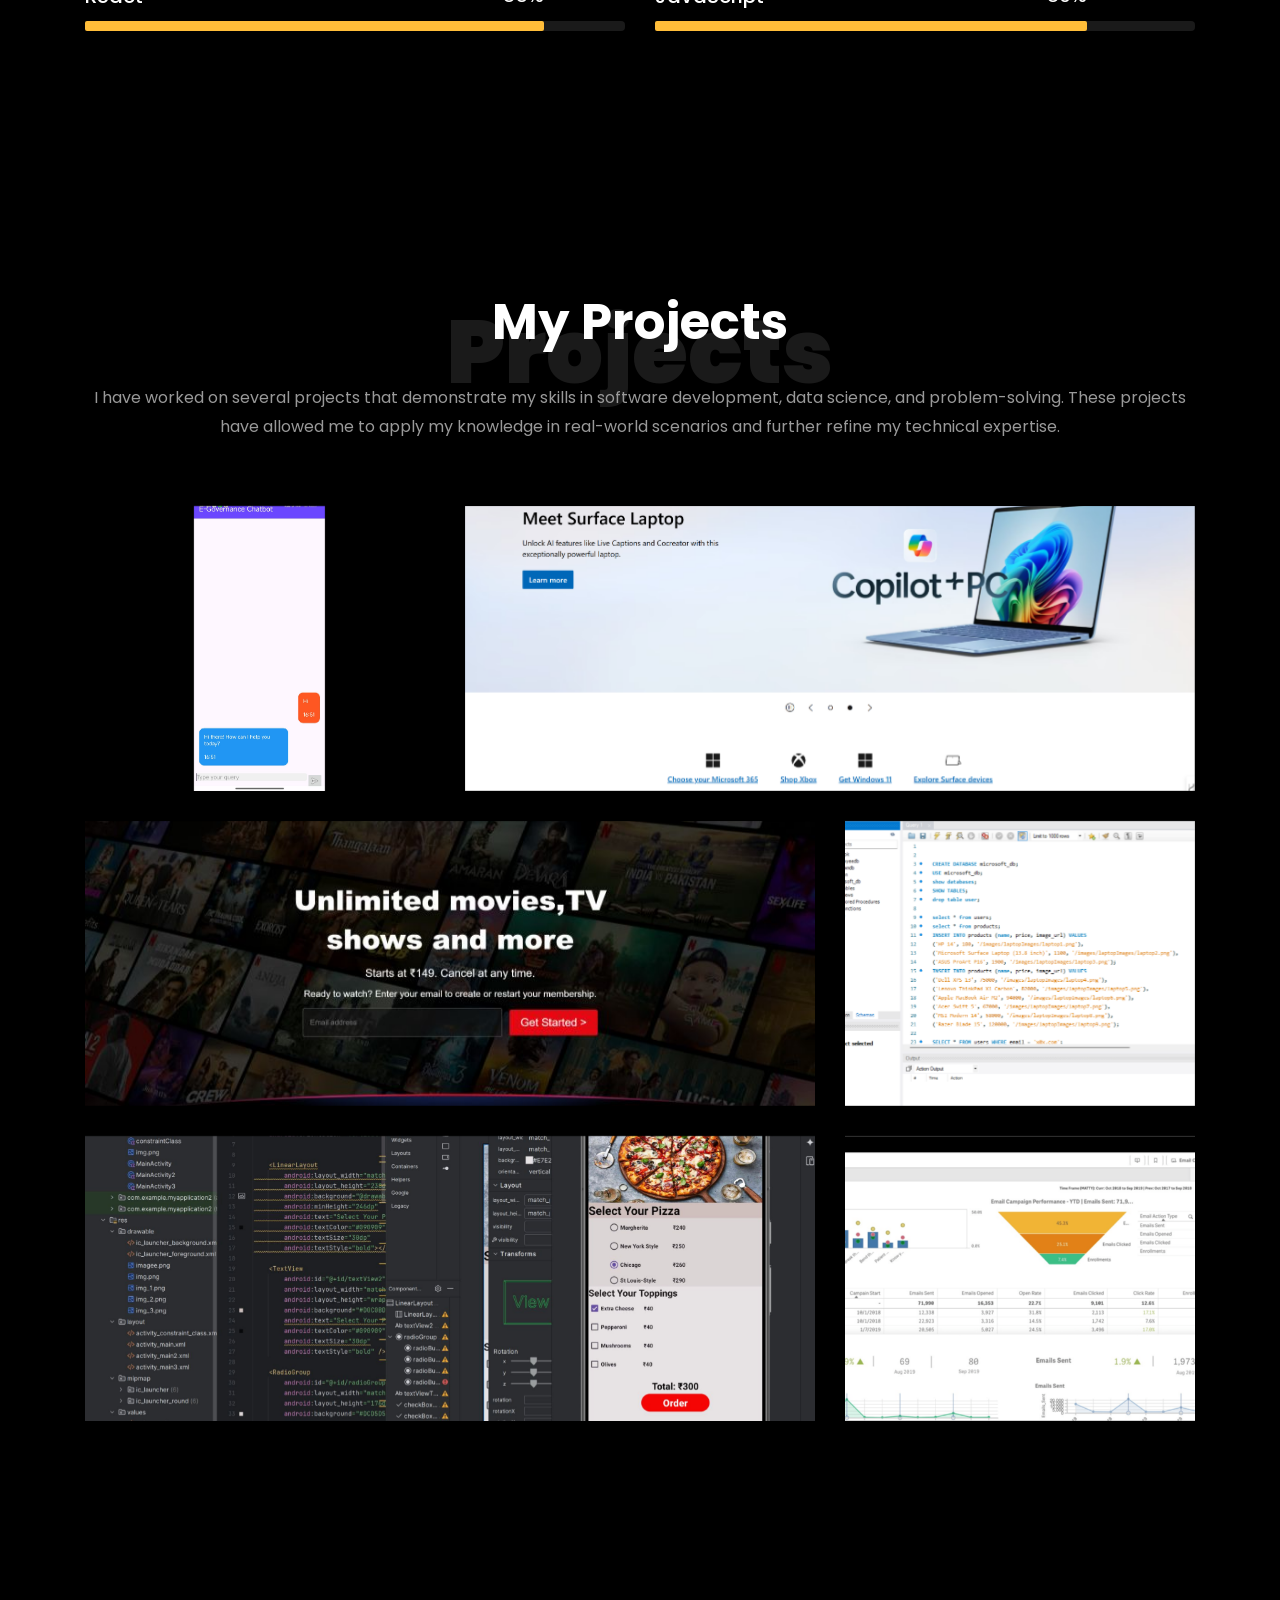
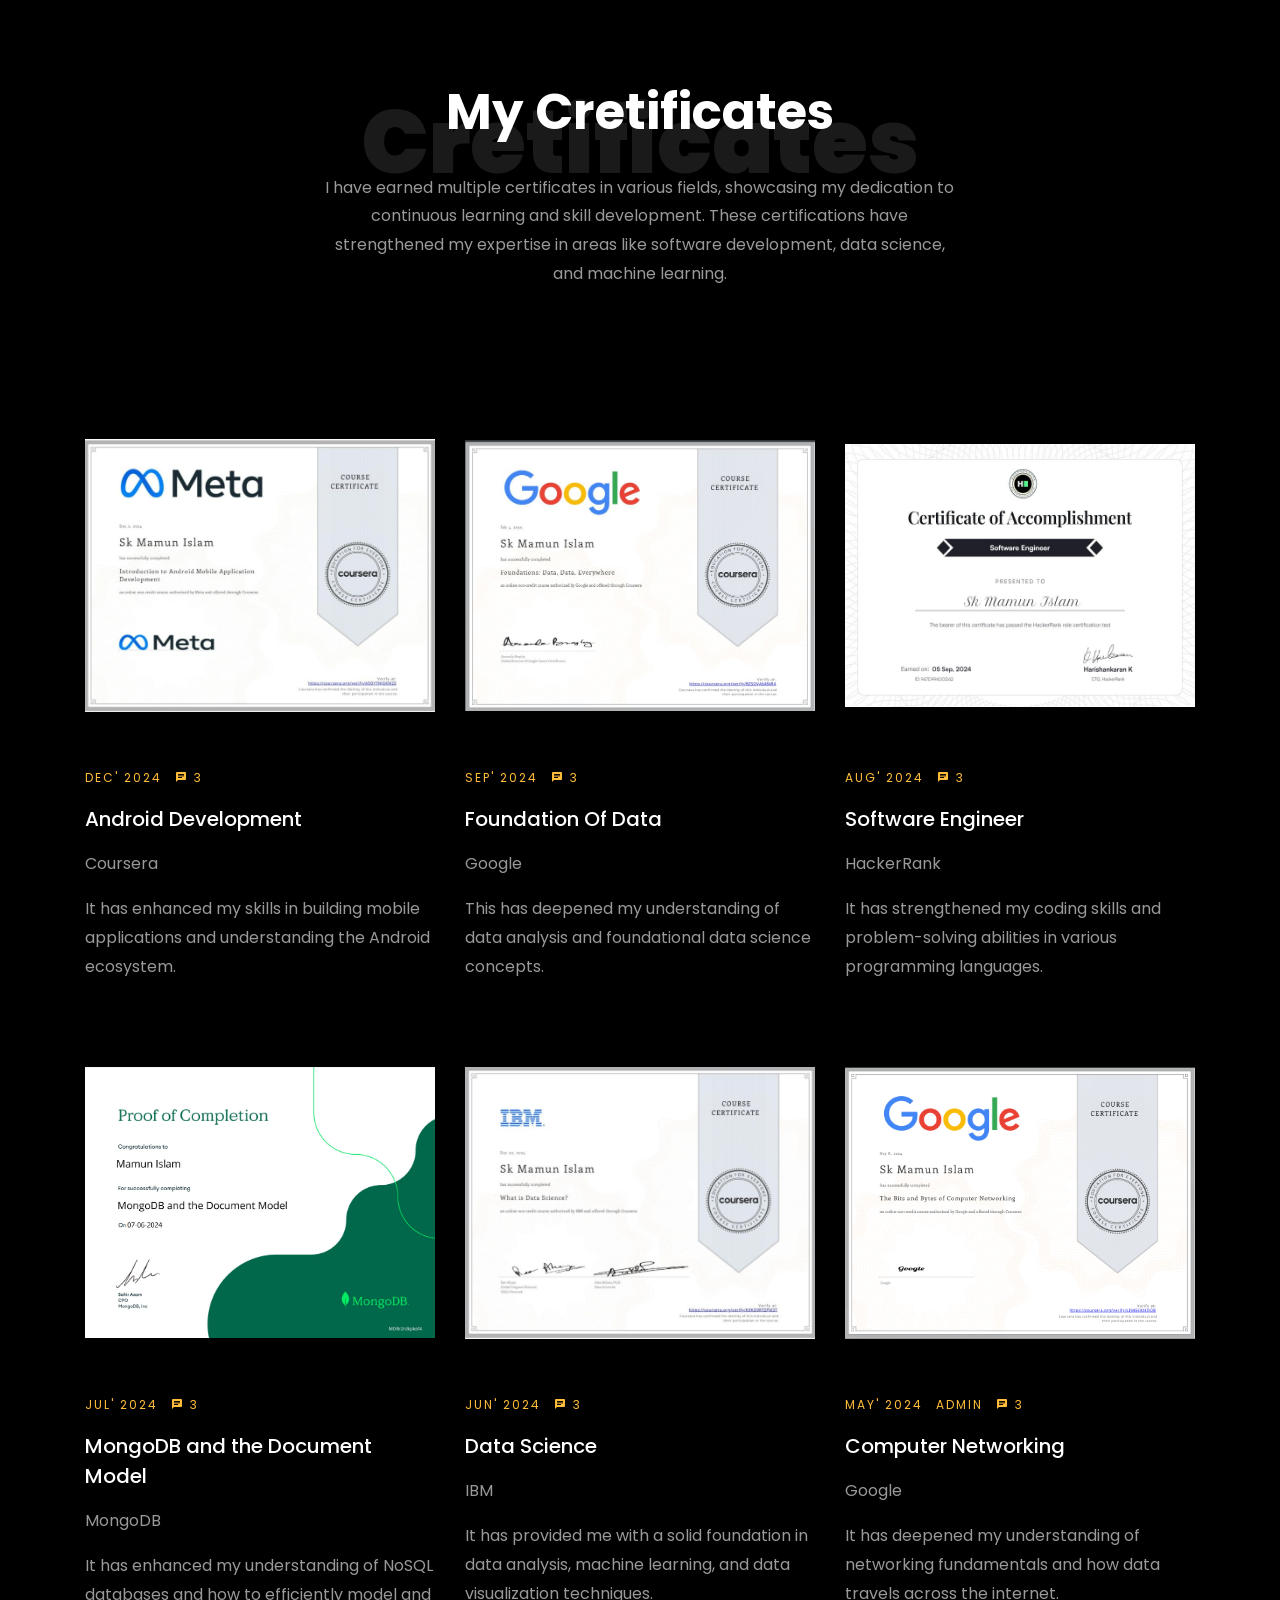
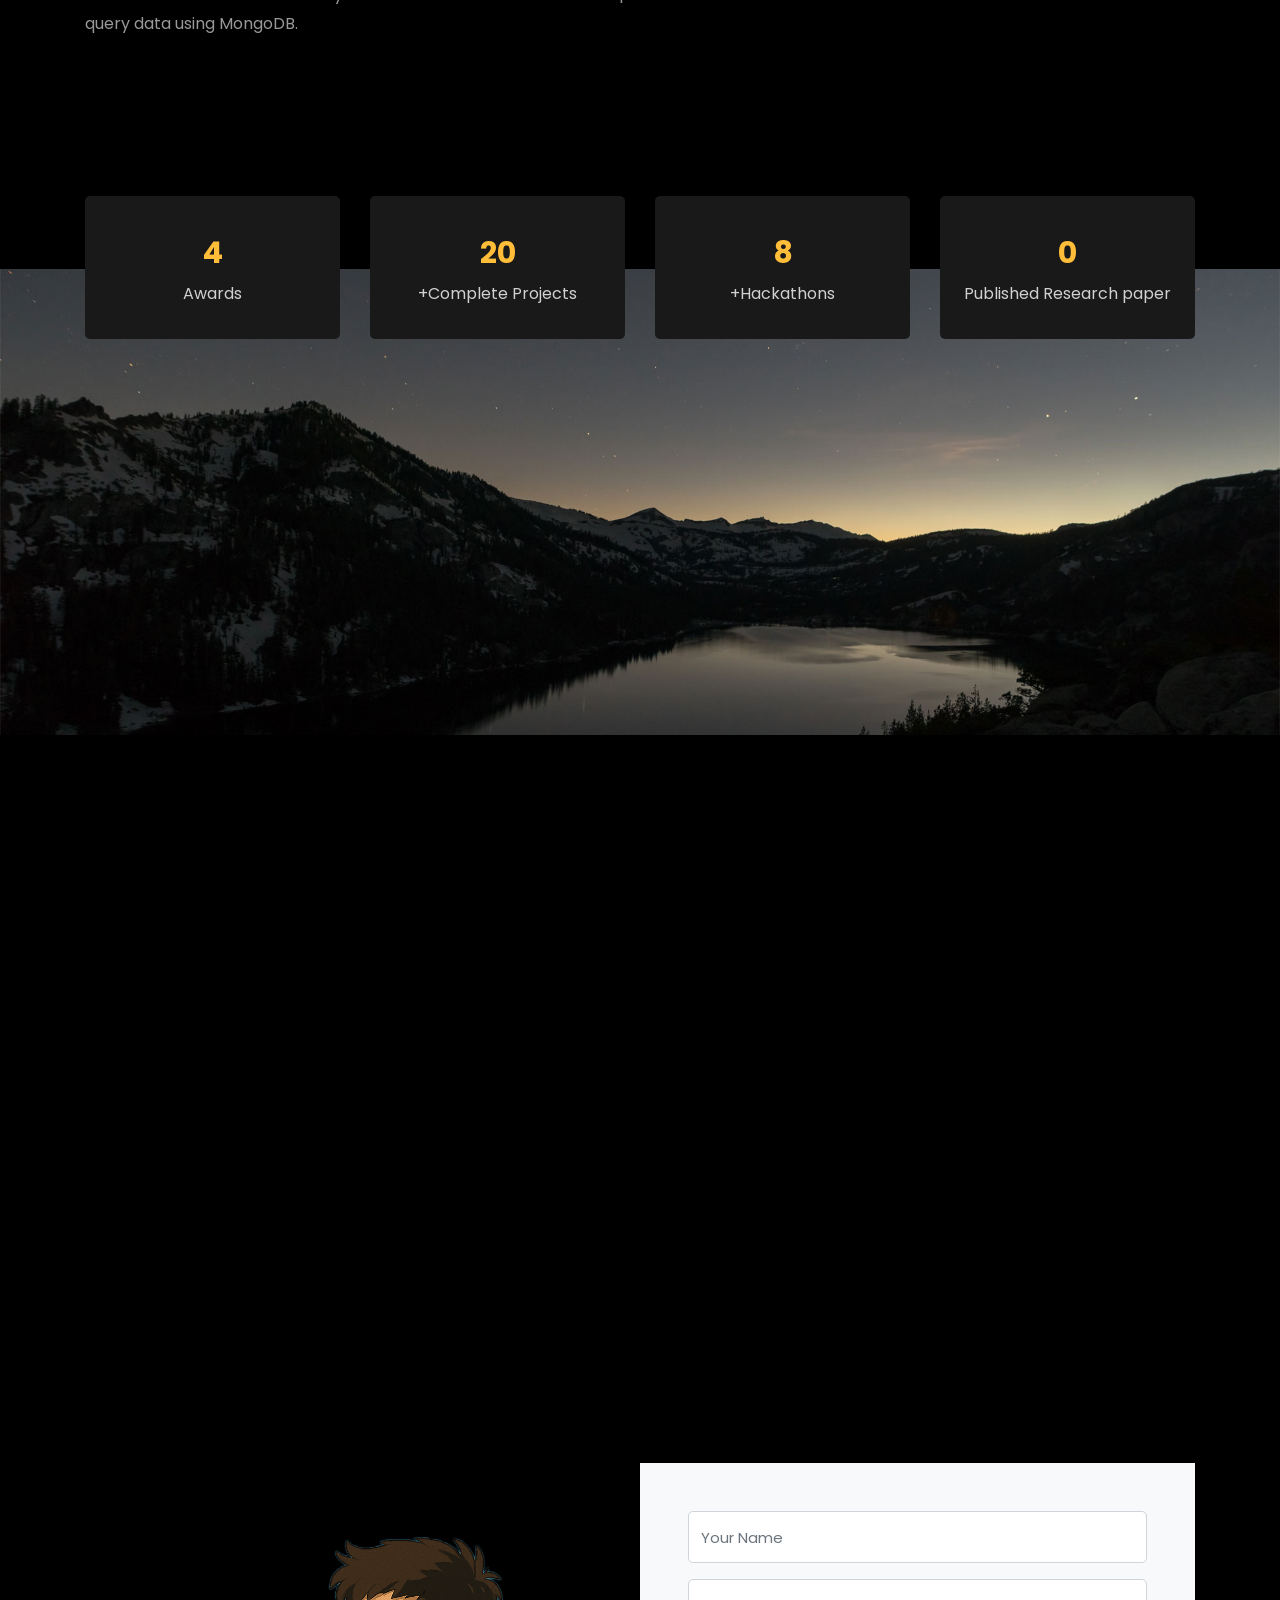
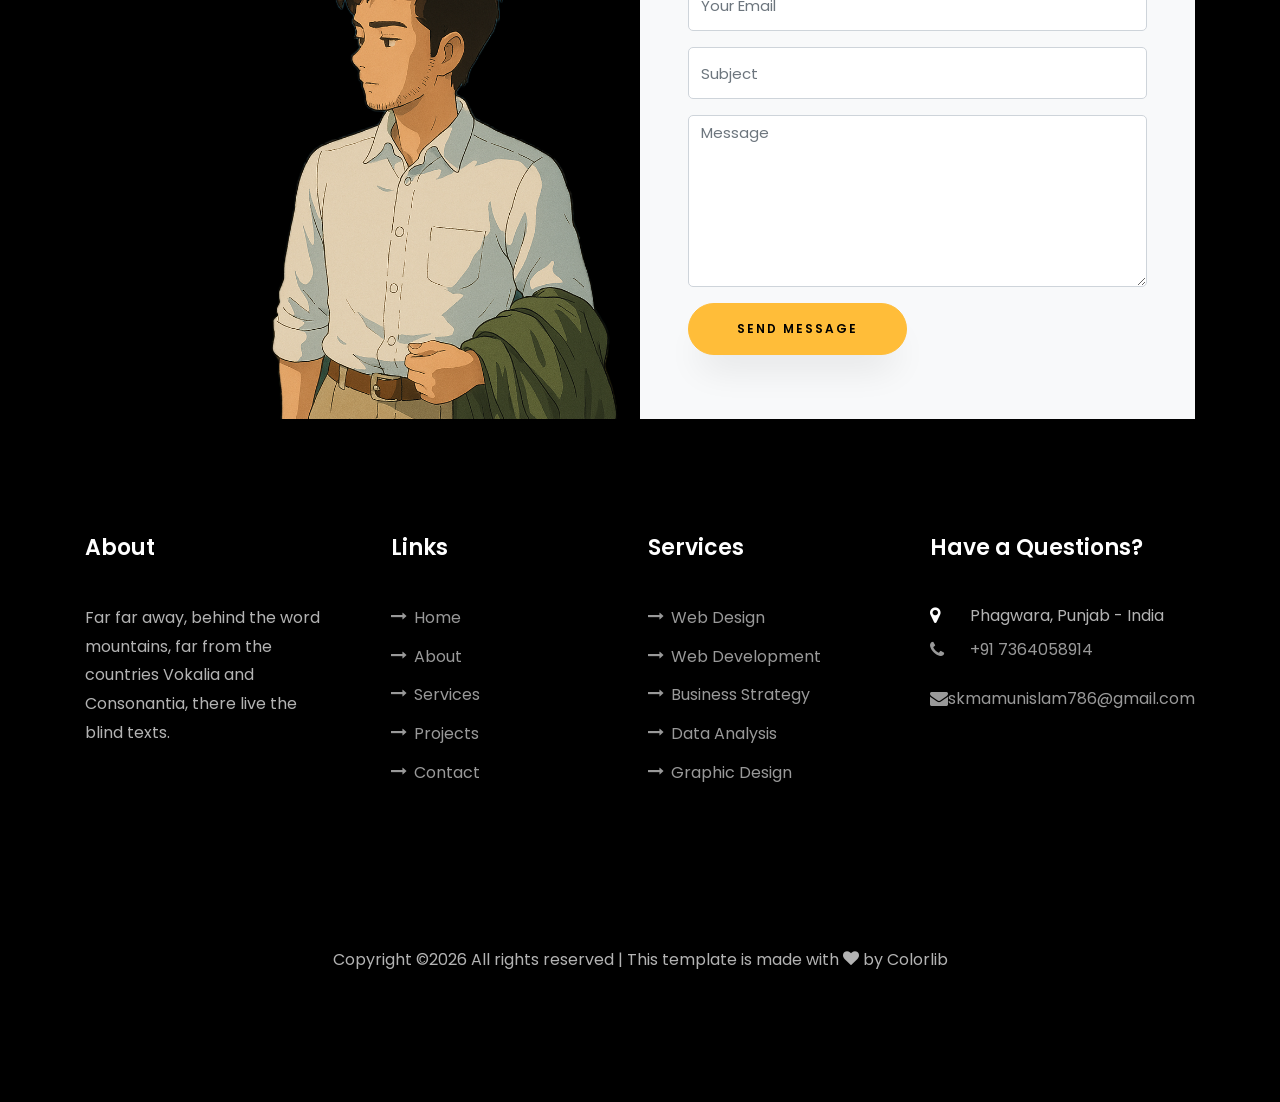
==== commit 07f6d6c8: "Updated skills" ====
--- a/index.html
+++ b/index.html
@@ -266,7 +266,7 @@
           <div class="col-md-12 heading-section text-center ftco-animate">
           	<h1 class="big big-2">Skills</h1>
             <h2 class="mb-4">My Skills</h2>
-            <p>Far far away, behind the word mountains, far from the countries Vokalia and Consonantia</p>
+            <p>Skilled in software development, web technologies, data science, and mobile app development with hands-on experience in tools like Python, Java, MongoDB, and Git.</p>
           </div>
         </div>
 				<div class="row">
@@ -753,4 +753,4 @@
   <script src="js/main.js"></script>
     
   </body>
-</html>+</html>
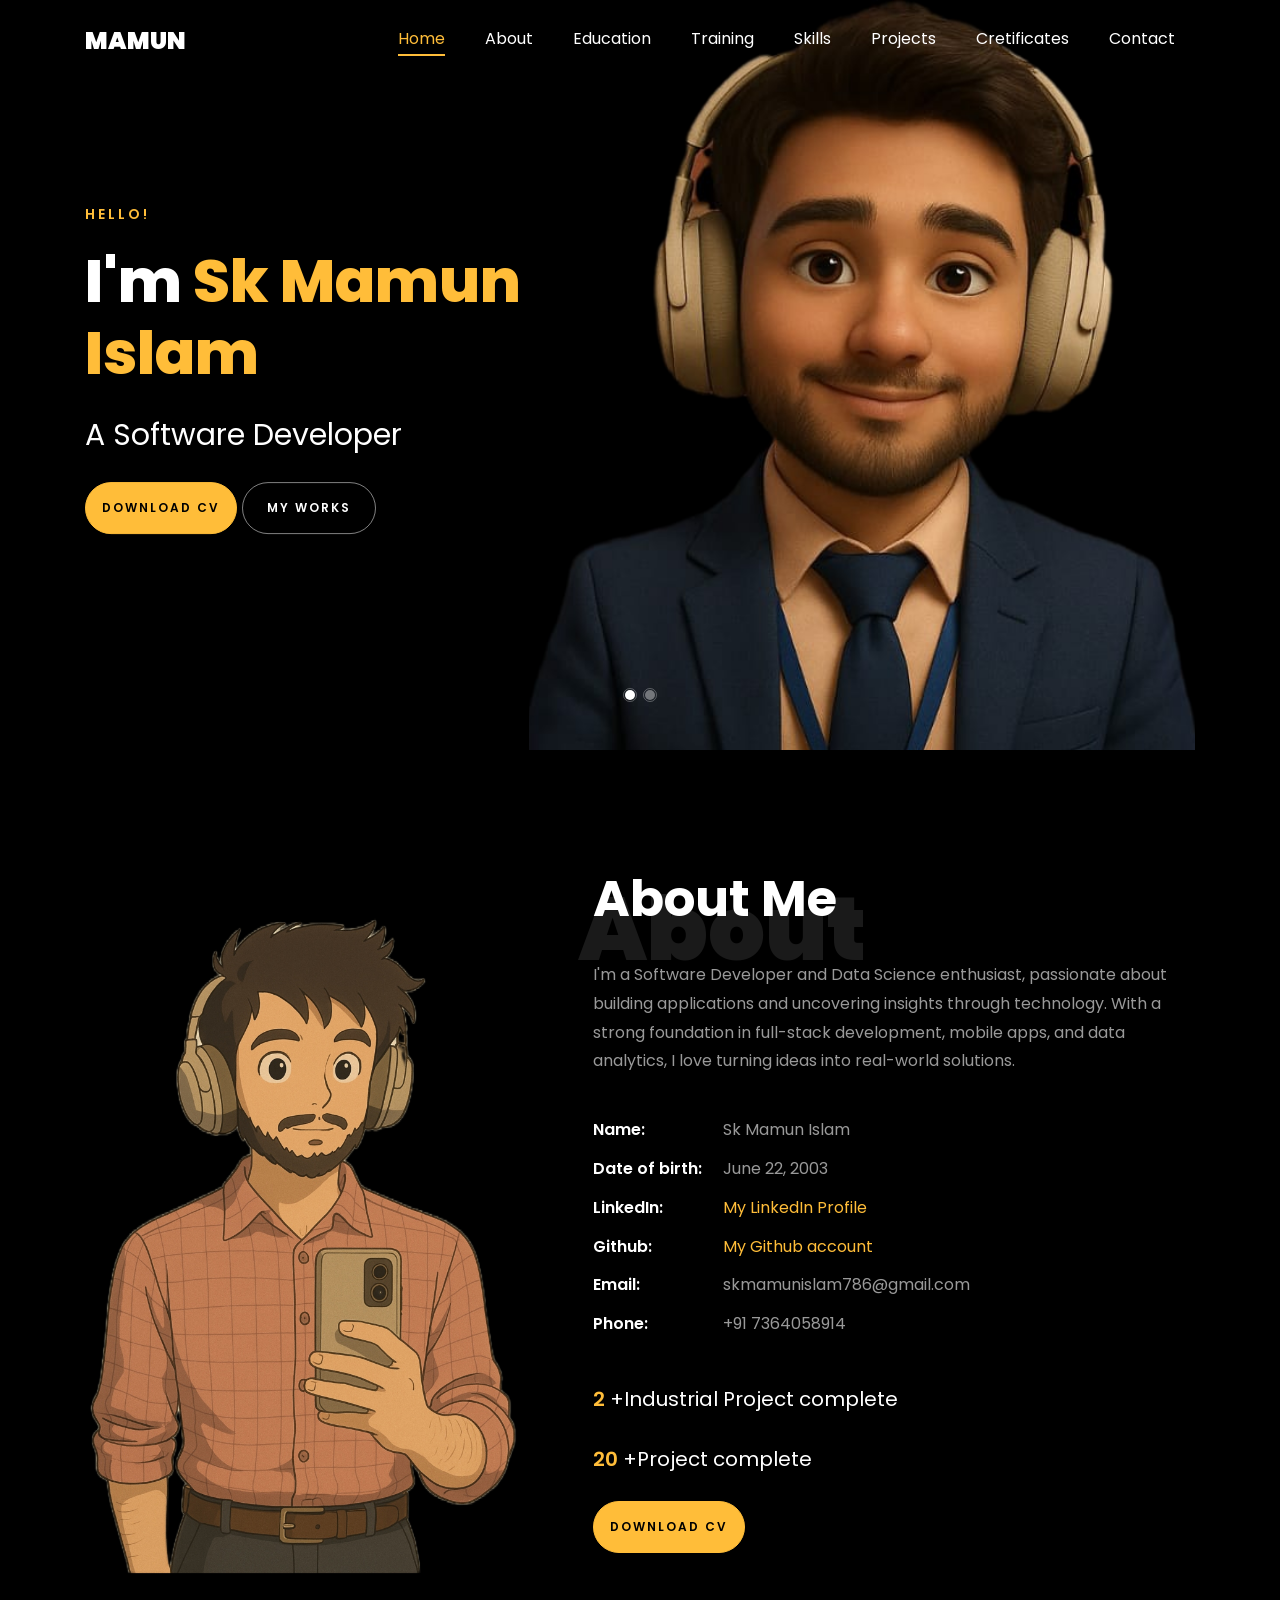
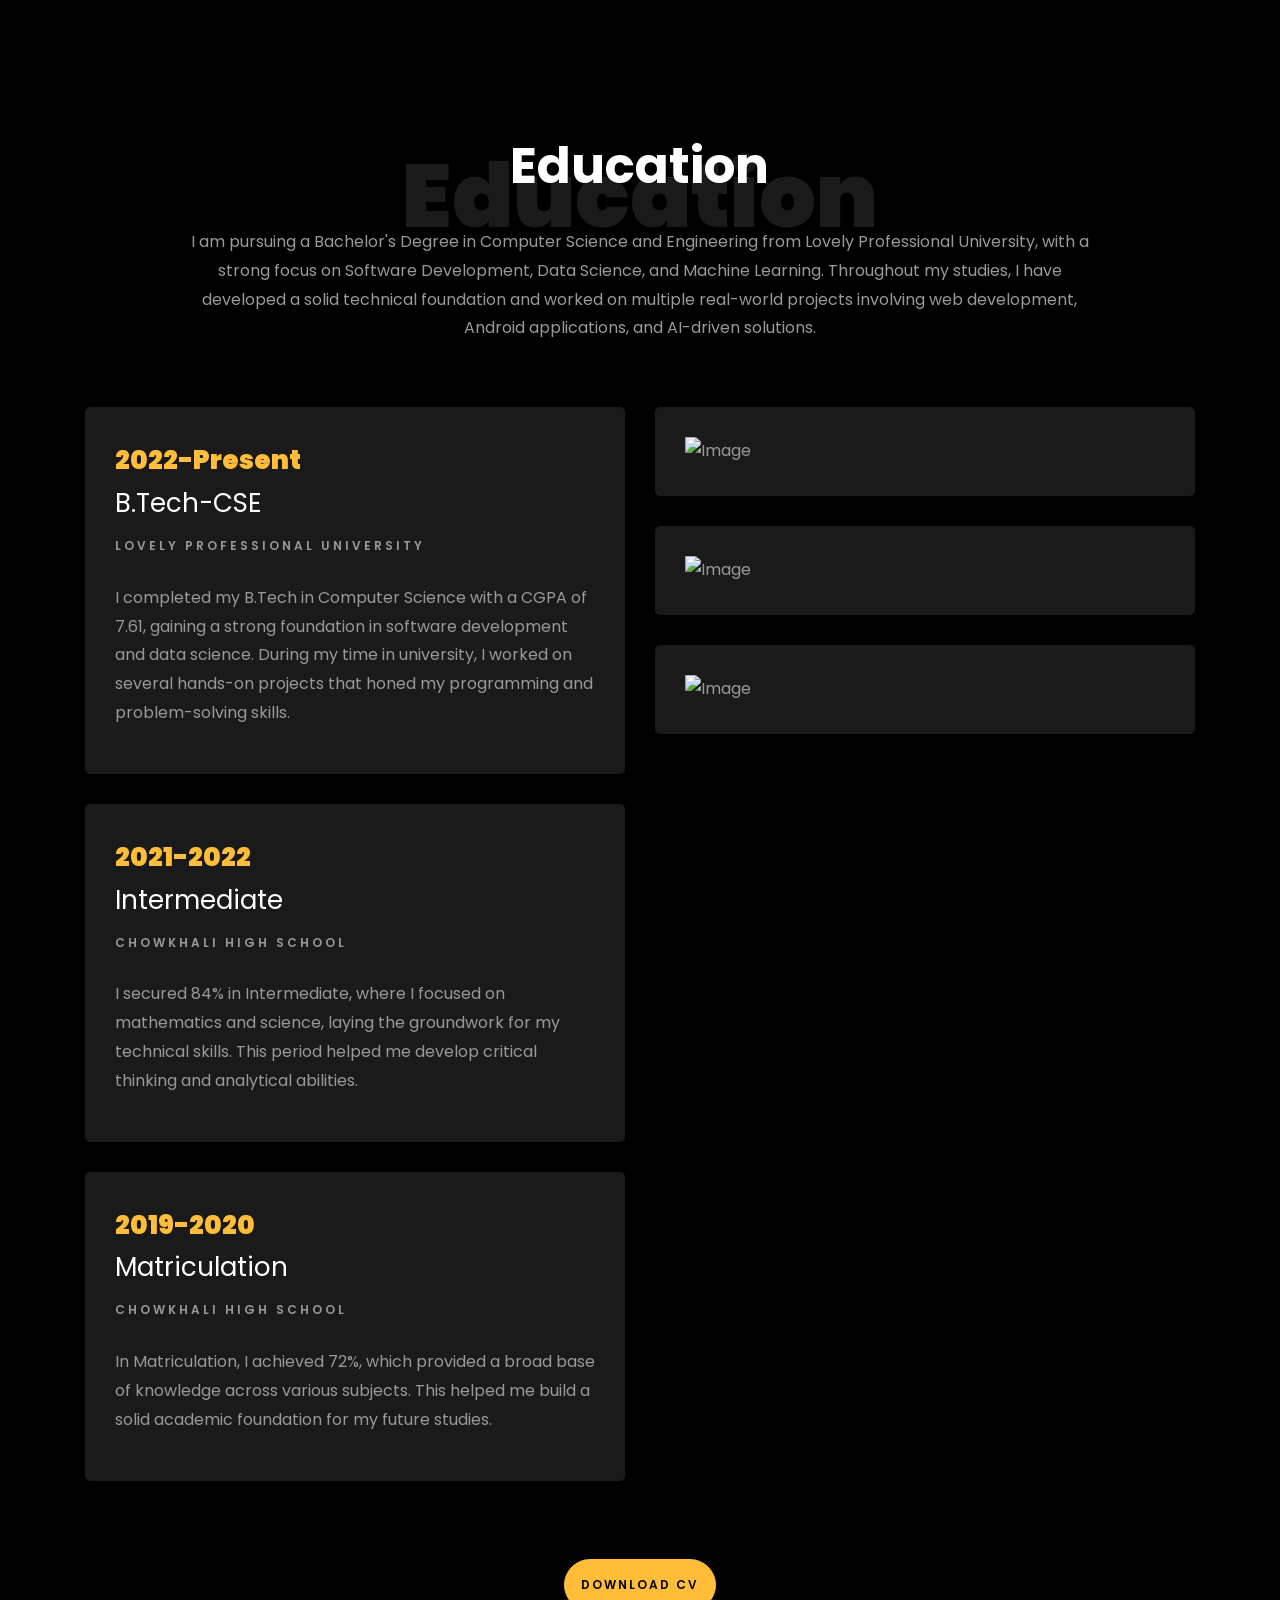
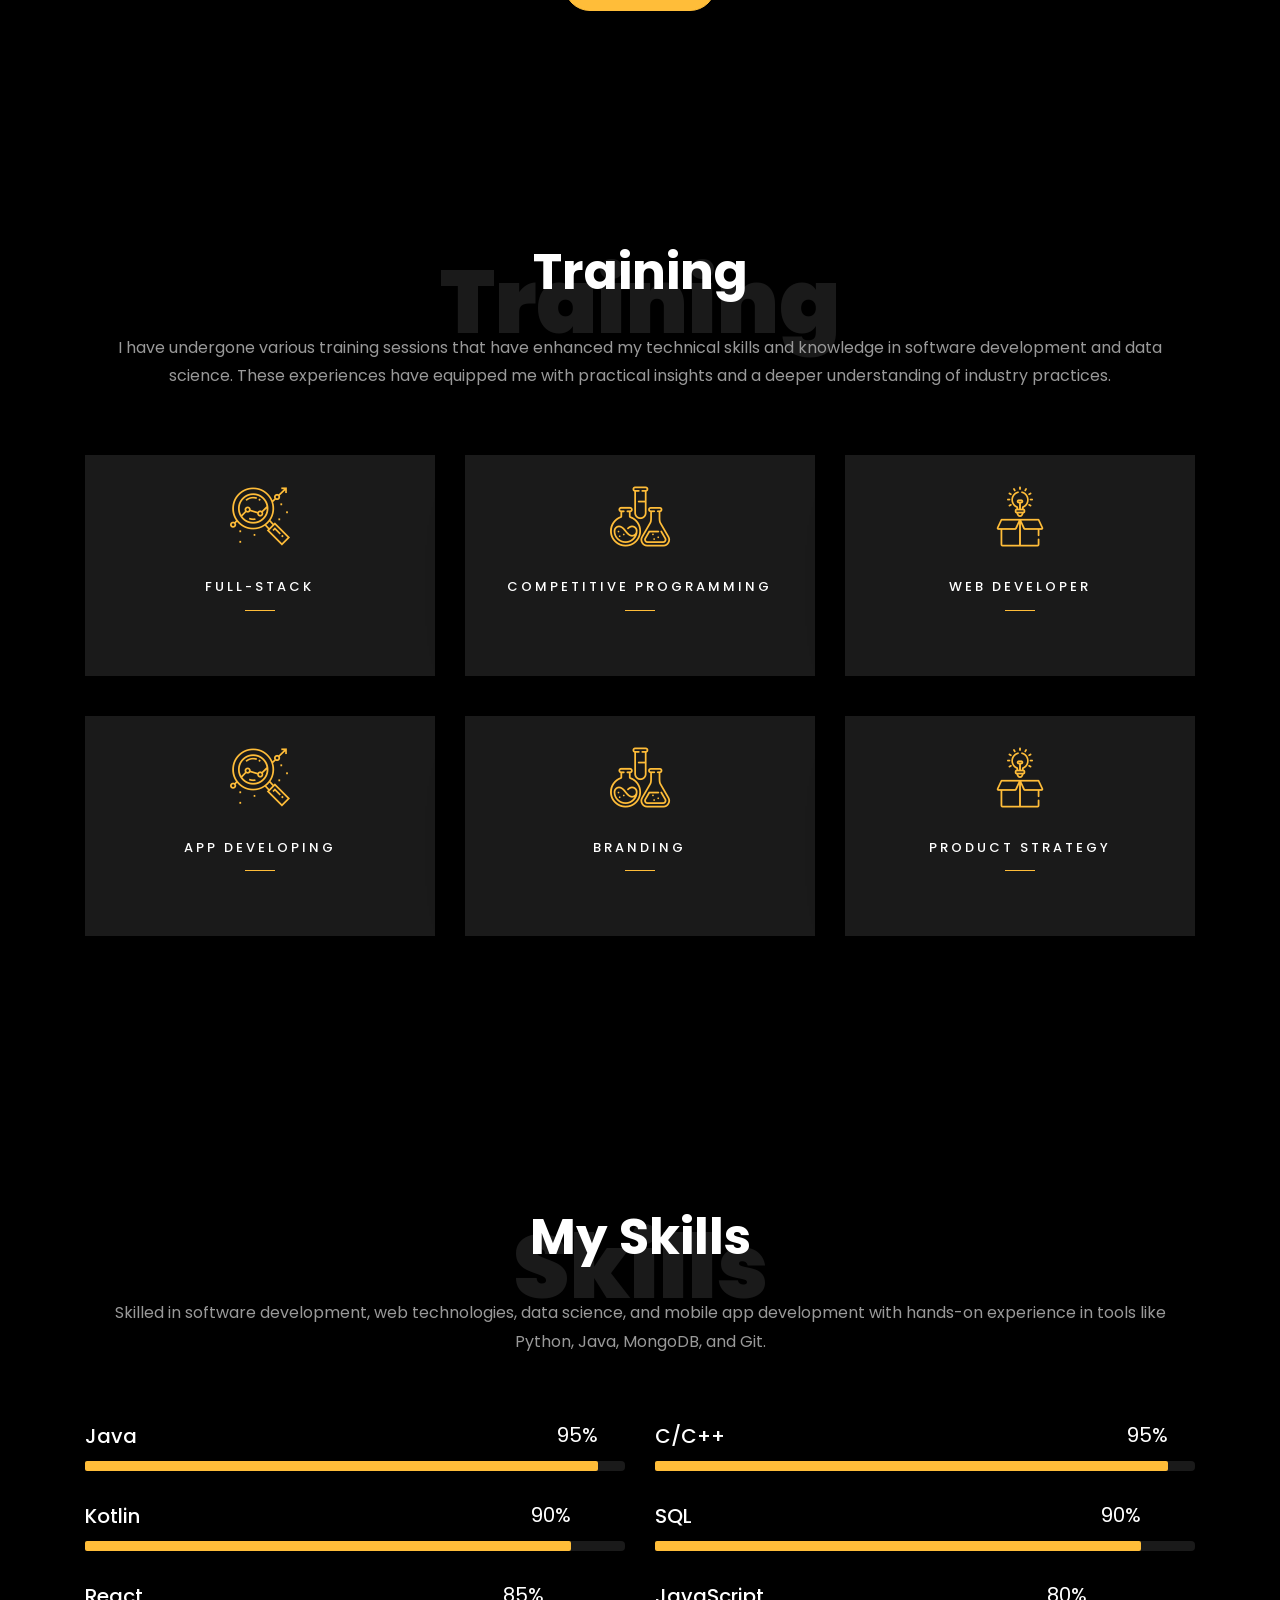
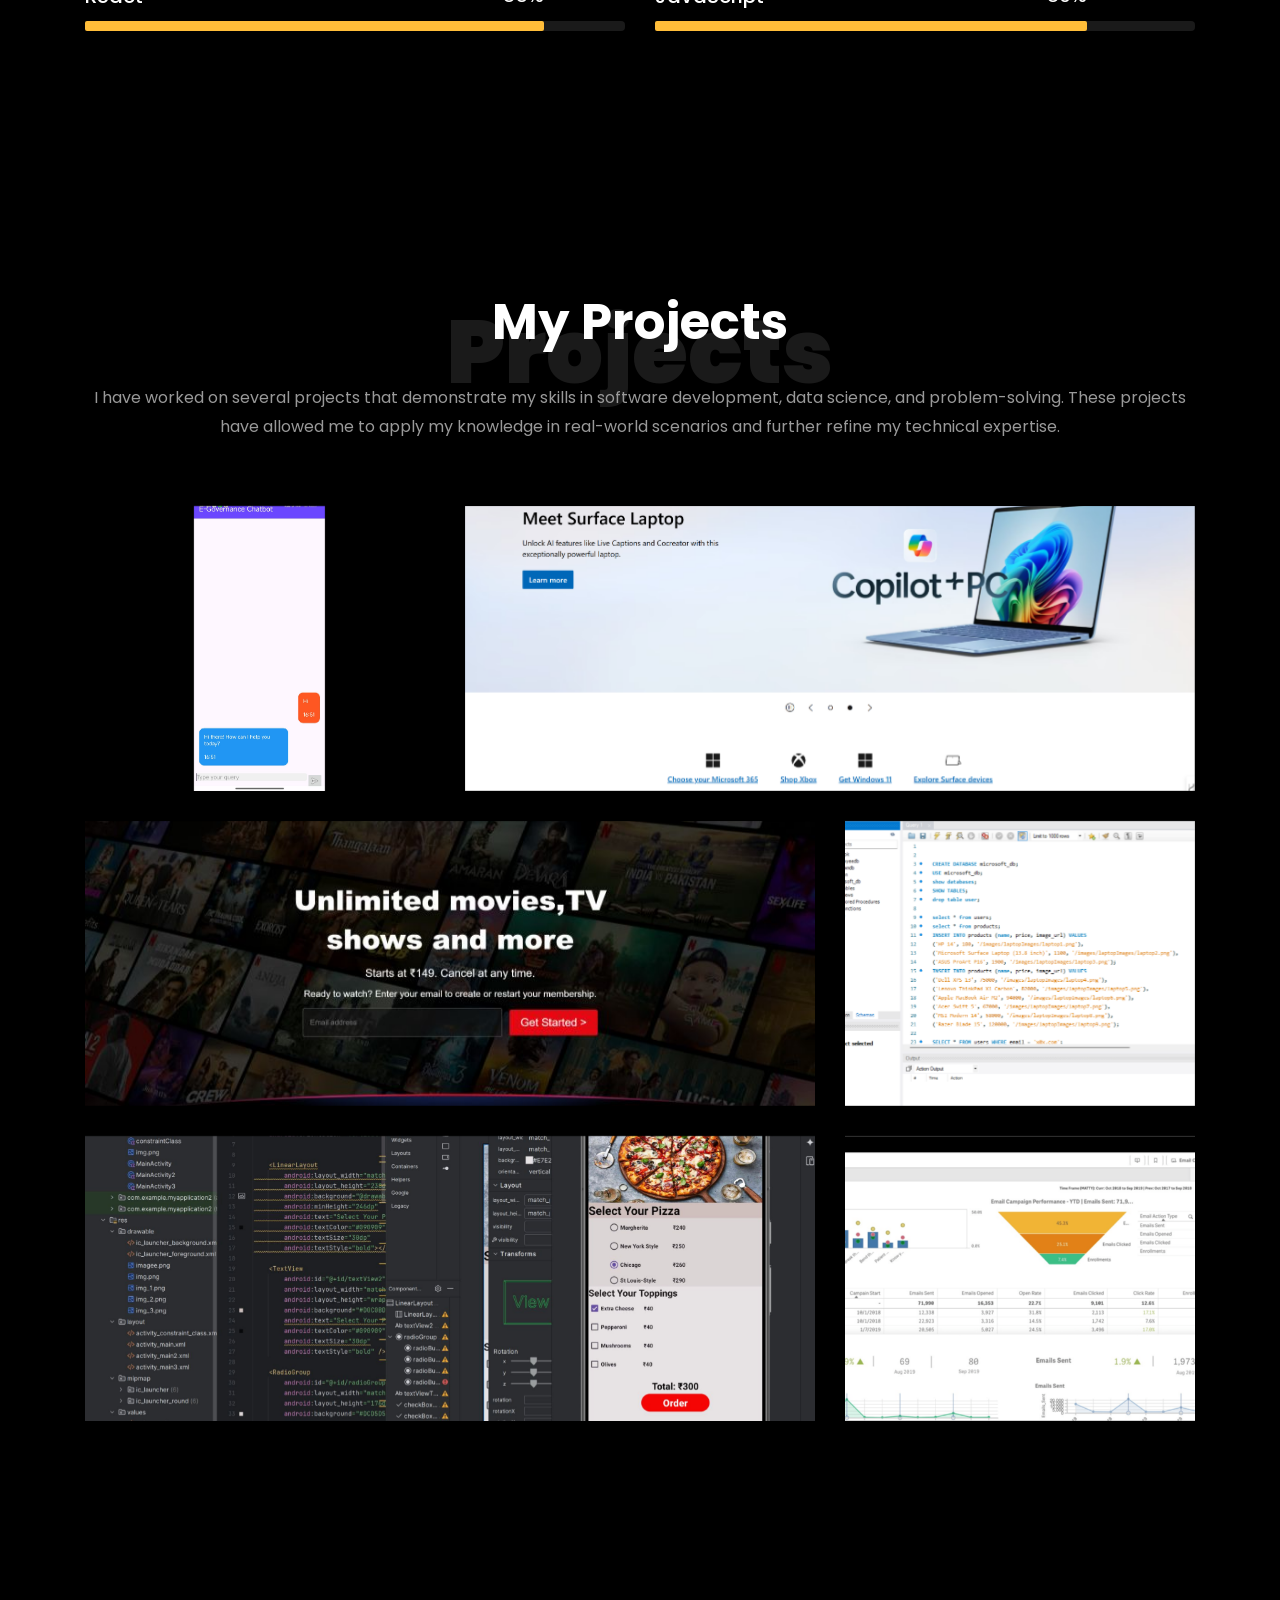
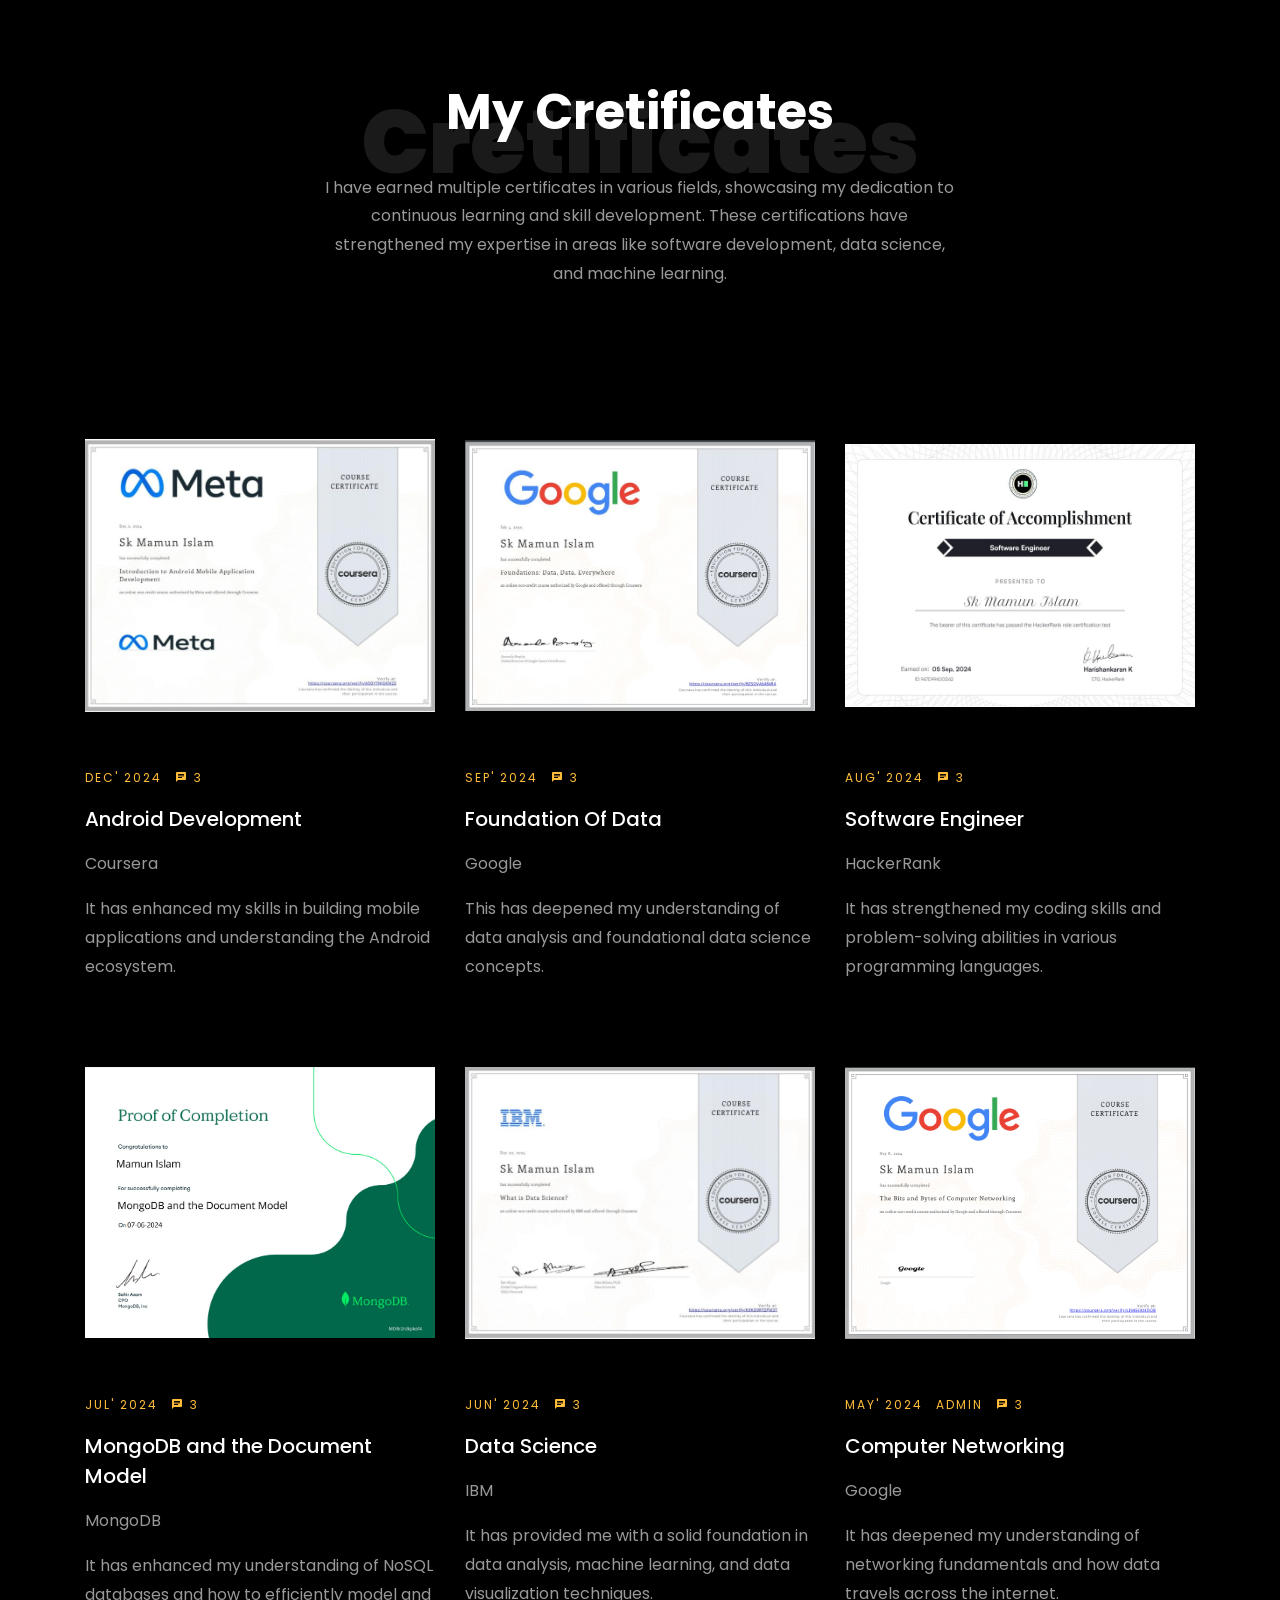
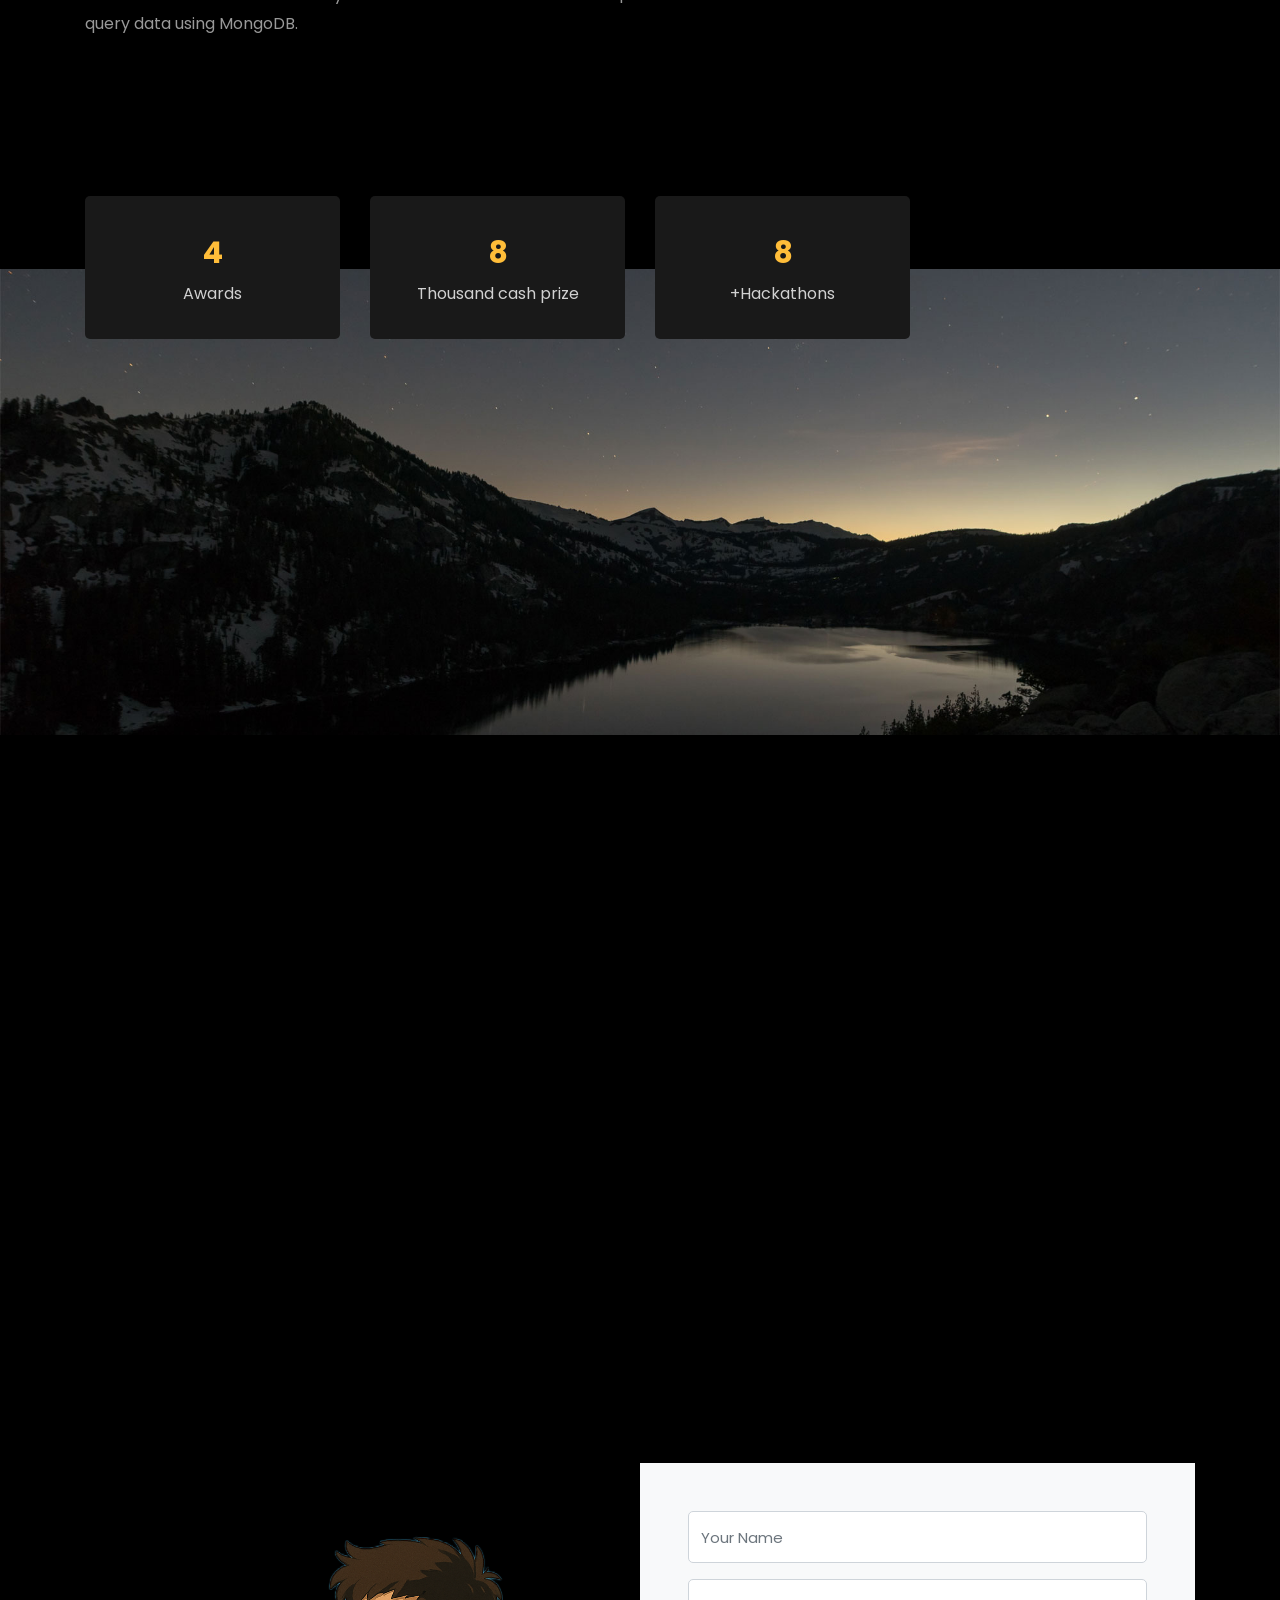
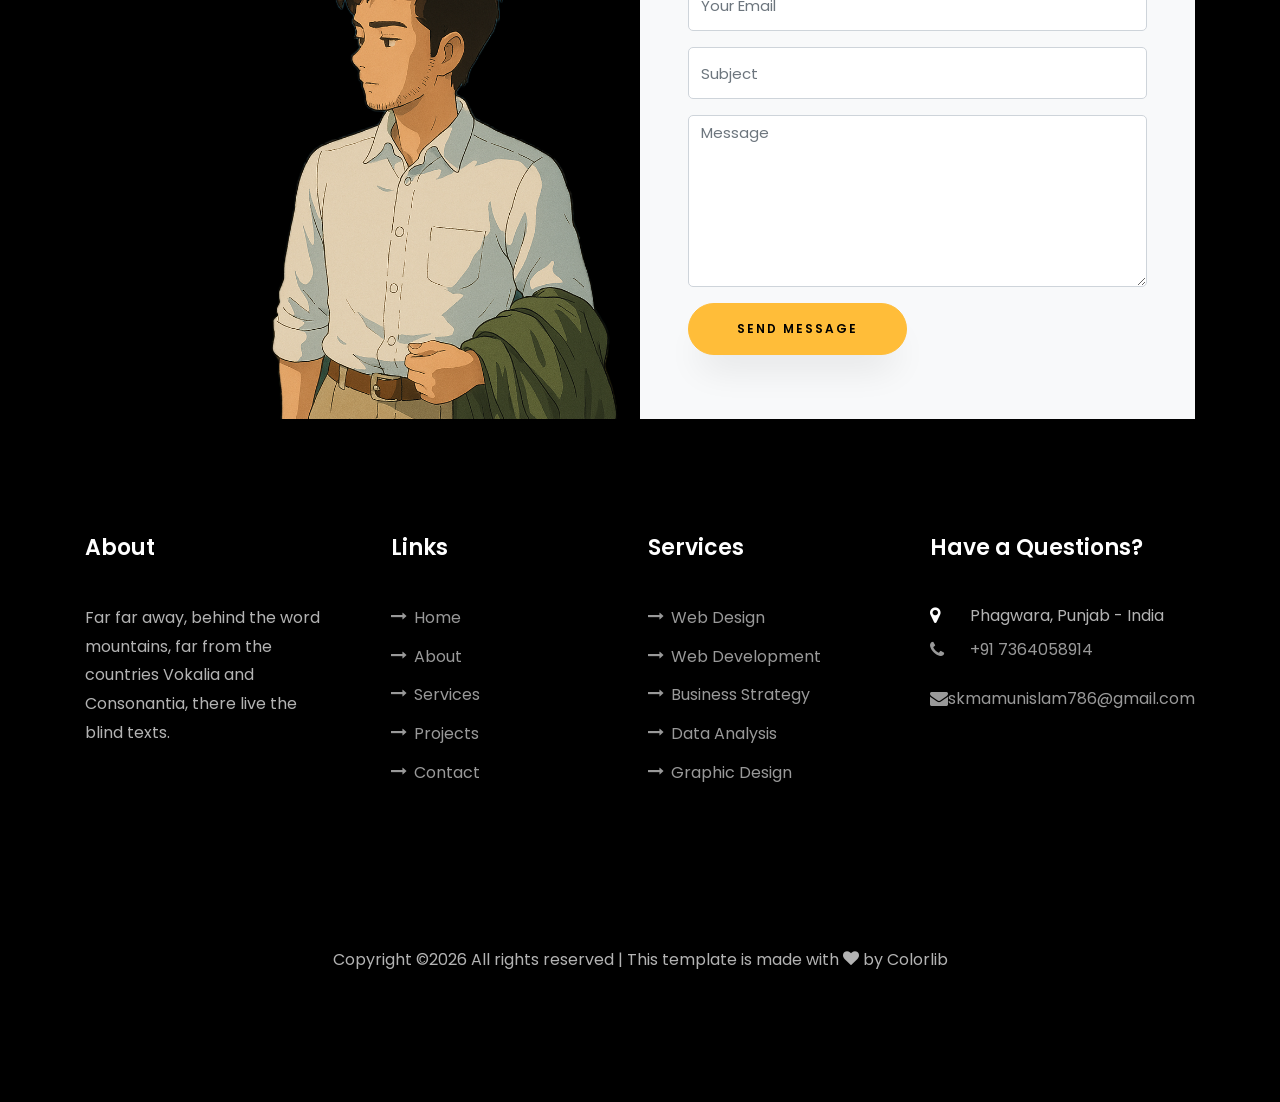
==== commit 5874a002: "updated achivement" ====
--- a/index.html
+++ b/index.html
@@ -553,8 +553,8 @@
           <div class="col-md d-flex justify-content-center counter-wrap ftco-animate">
             <div class="block-18">
               <div class="text">
-                <strong class="number" data-number="50">0</strong>
-                <span>+Complete Projects</span>
+                <strong class="number" data-number="20">0</strong>
+                <span>Thousand cash prize</span>
               </div>
             </div>
           </div>
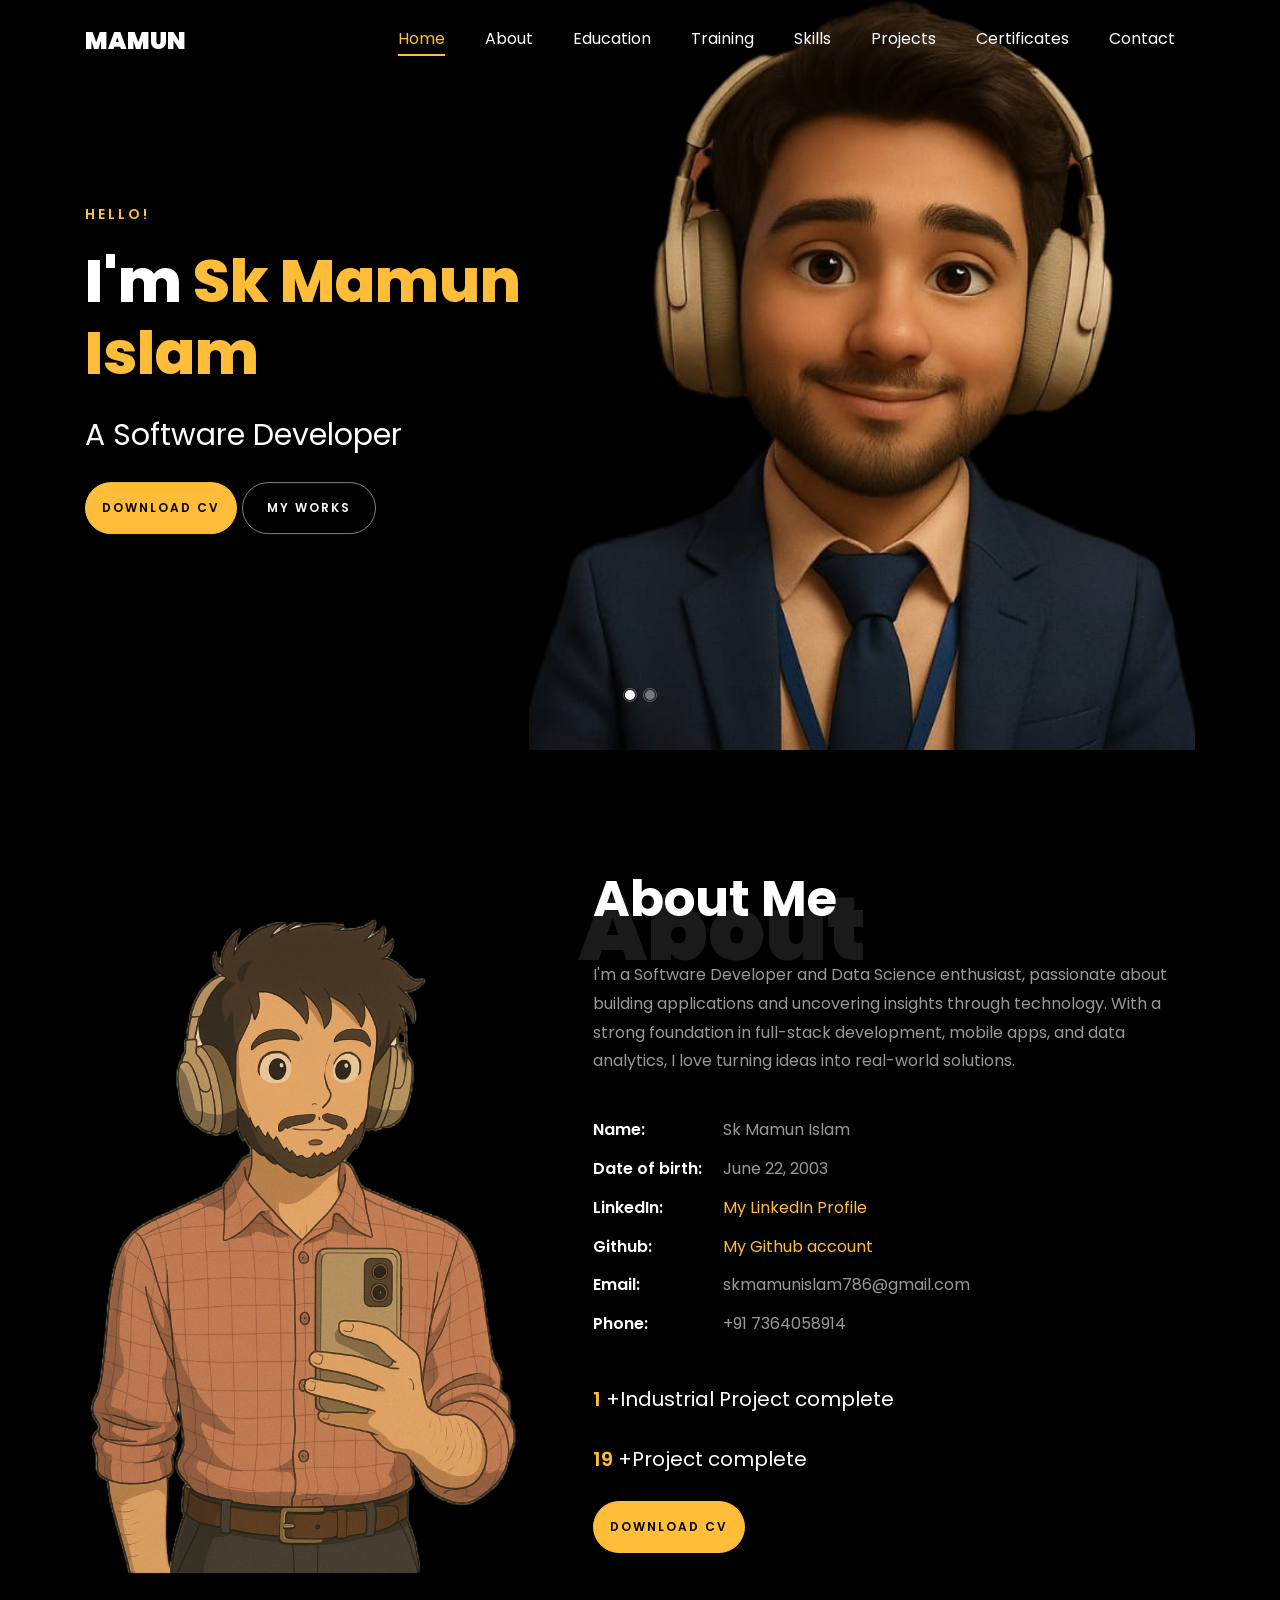
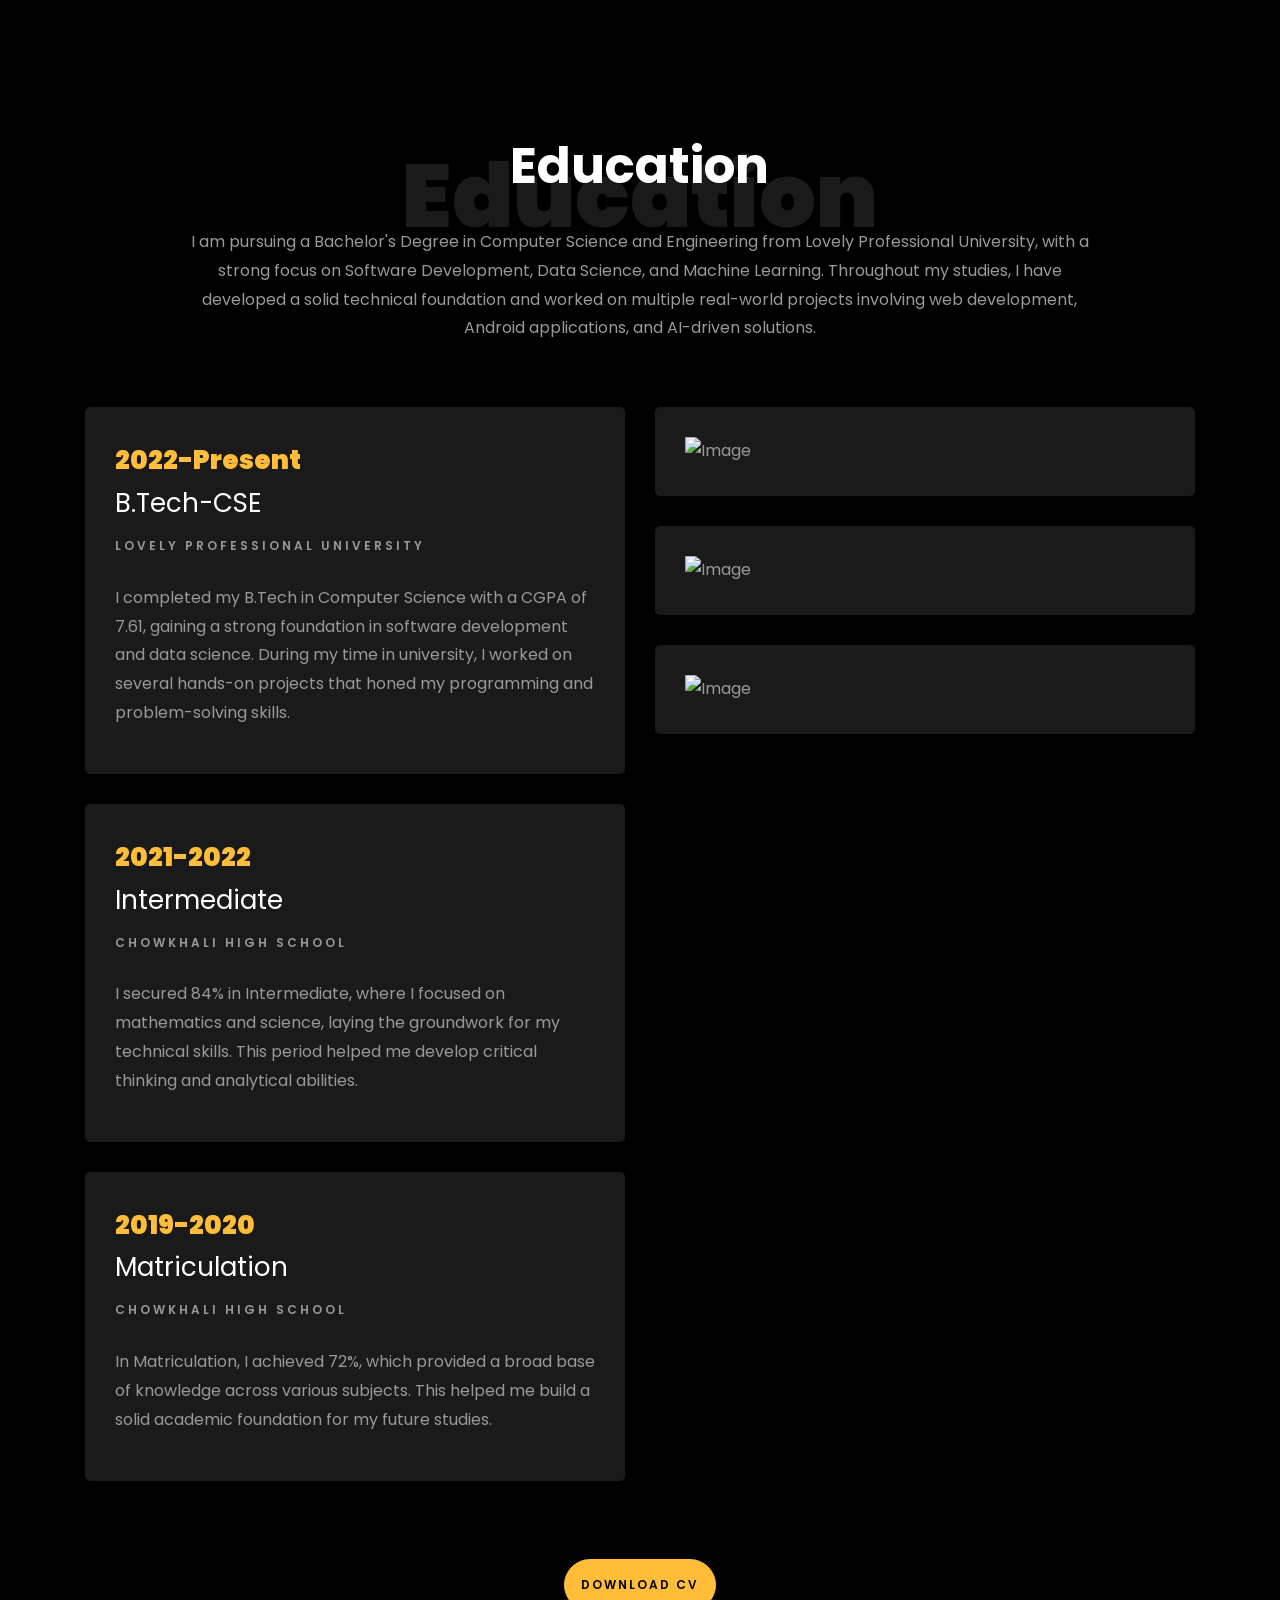
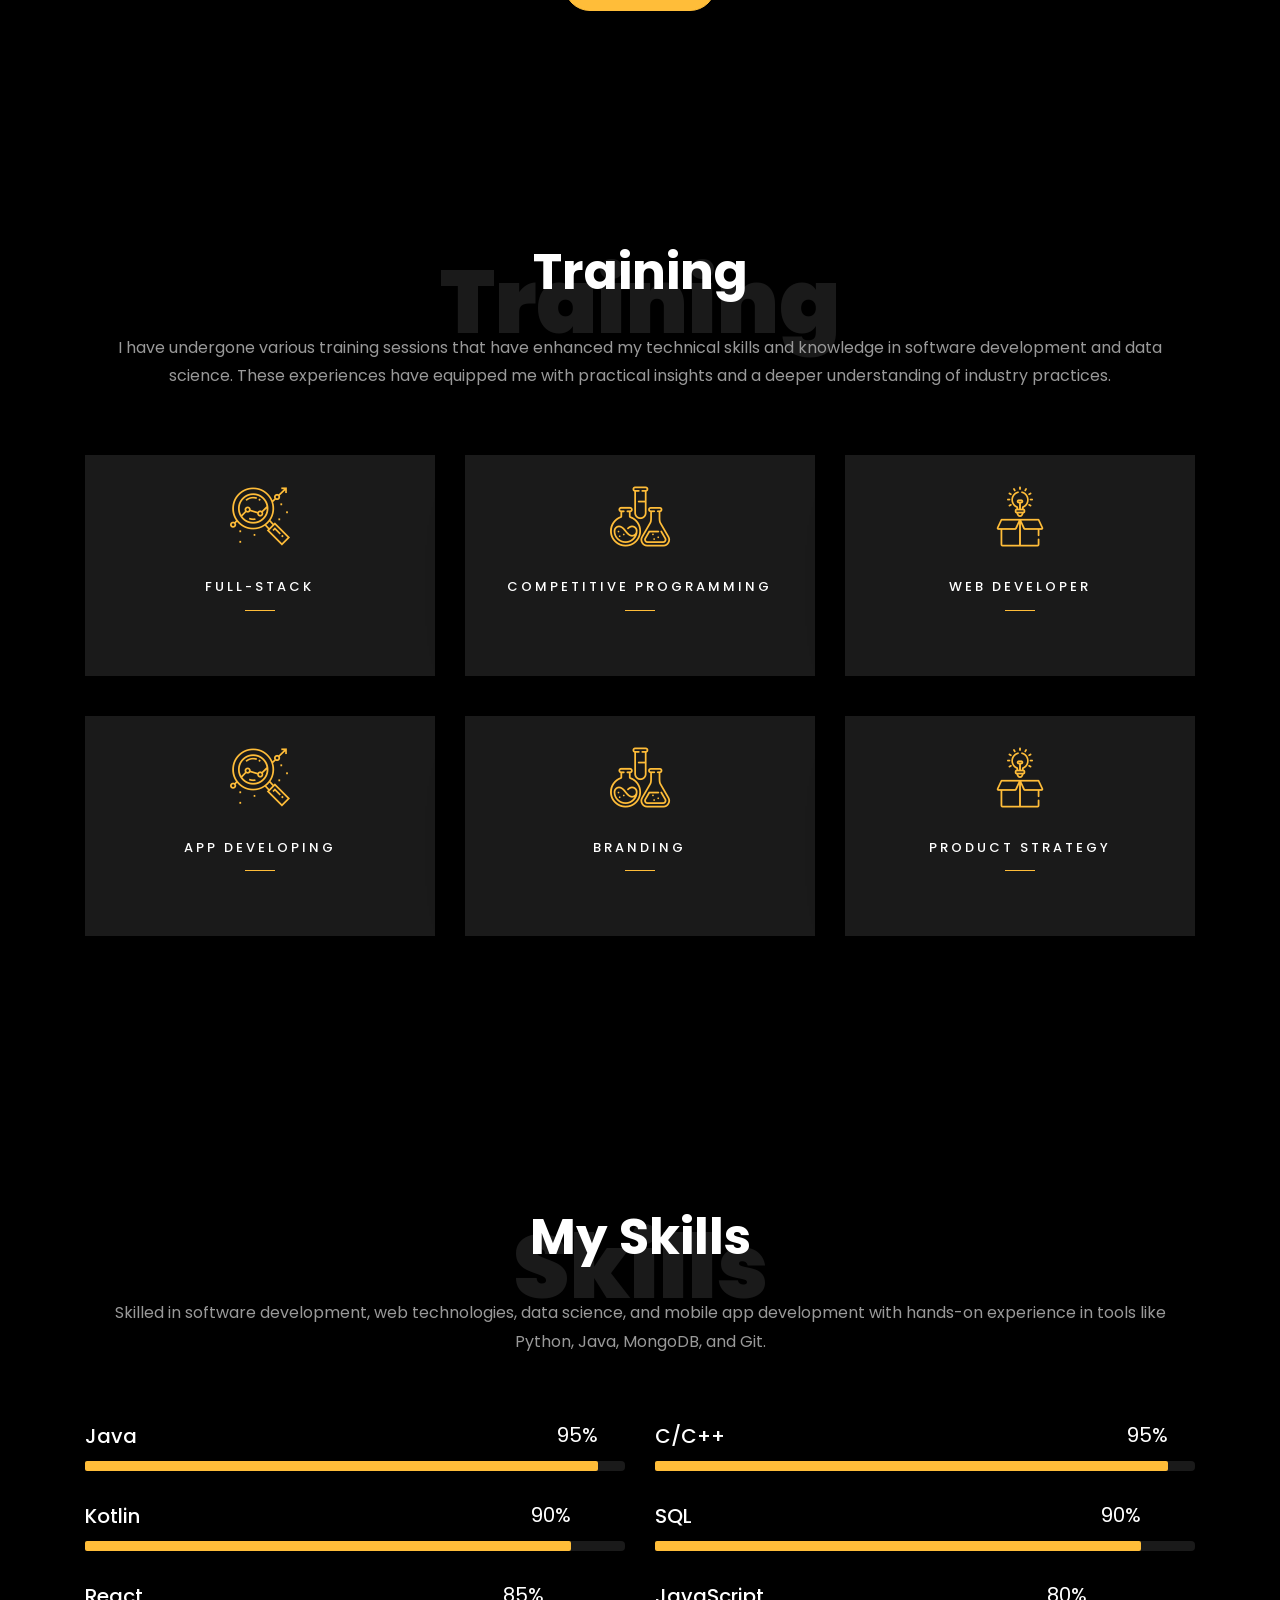
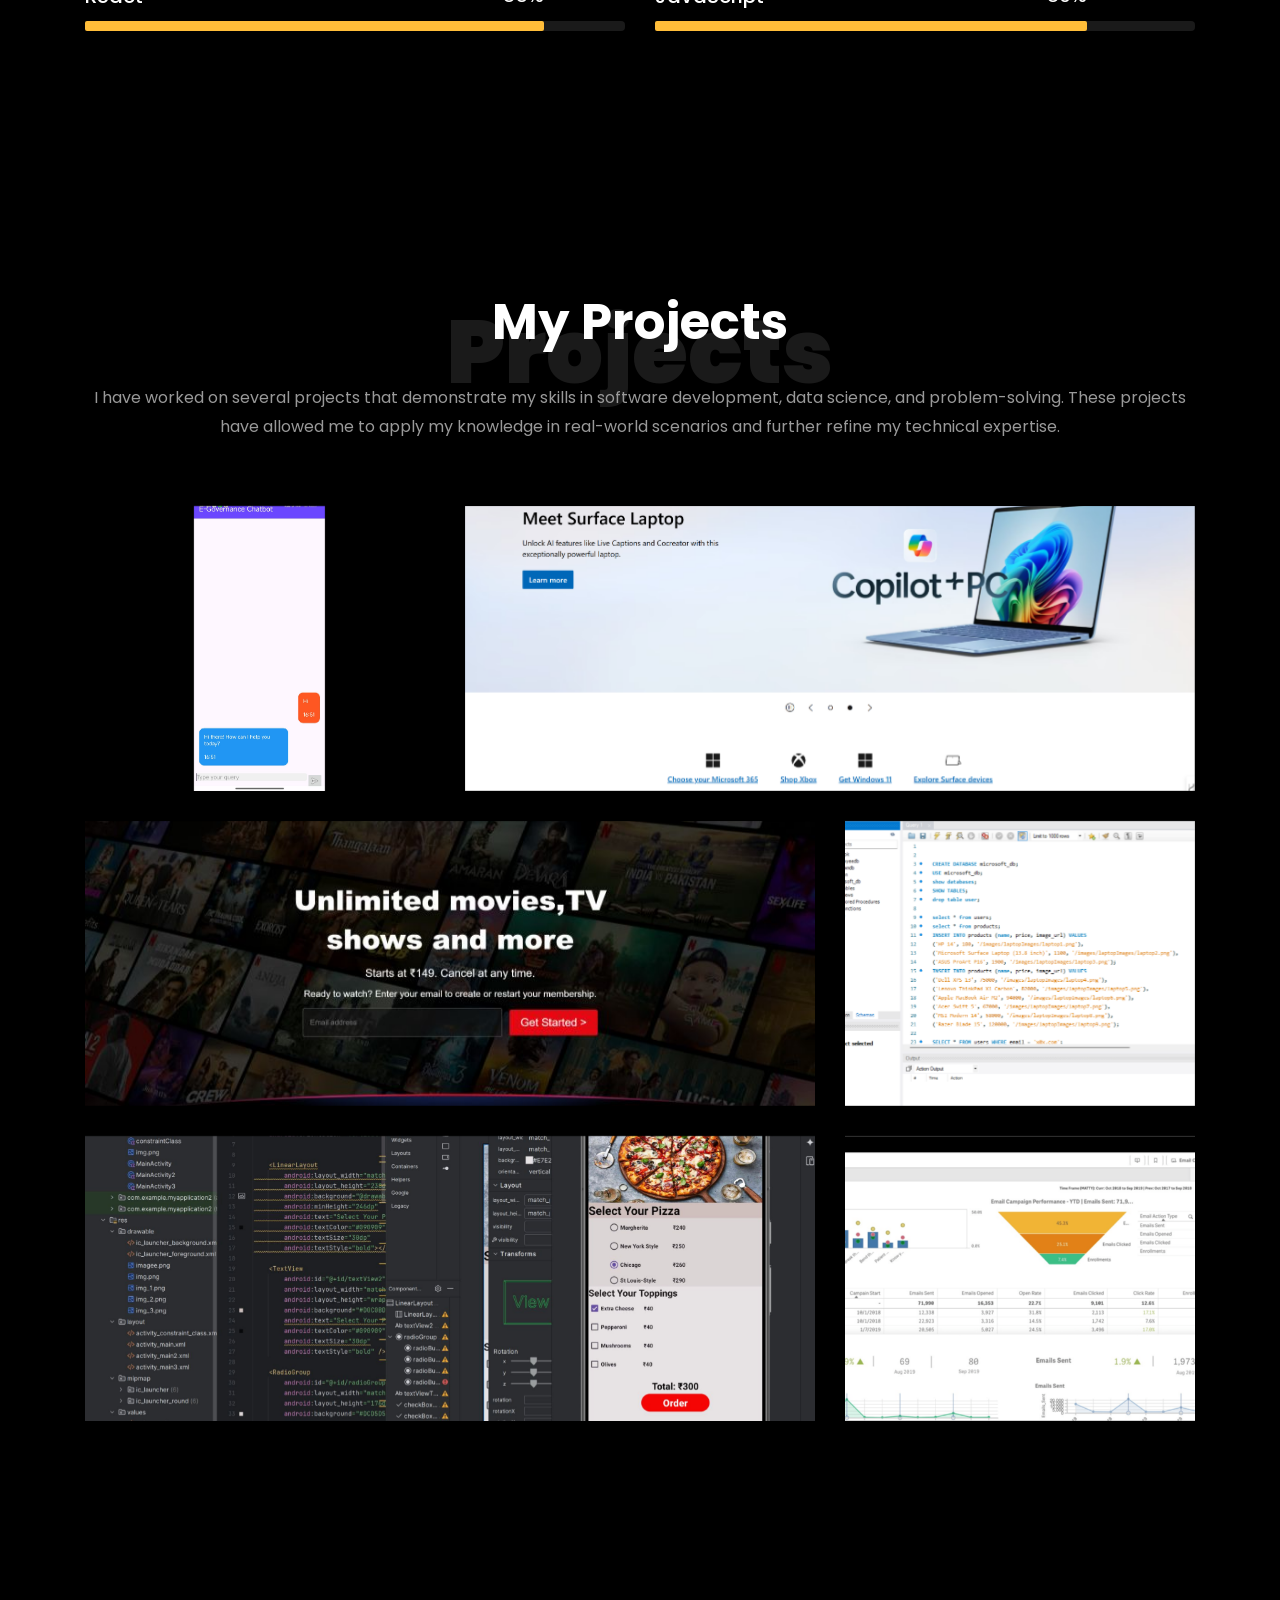
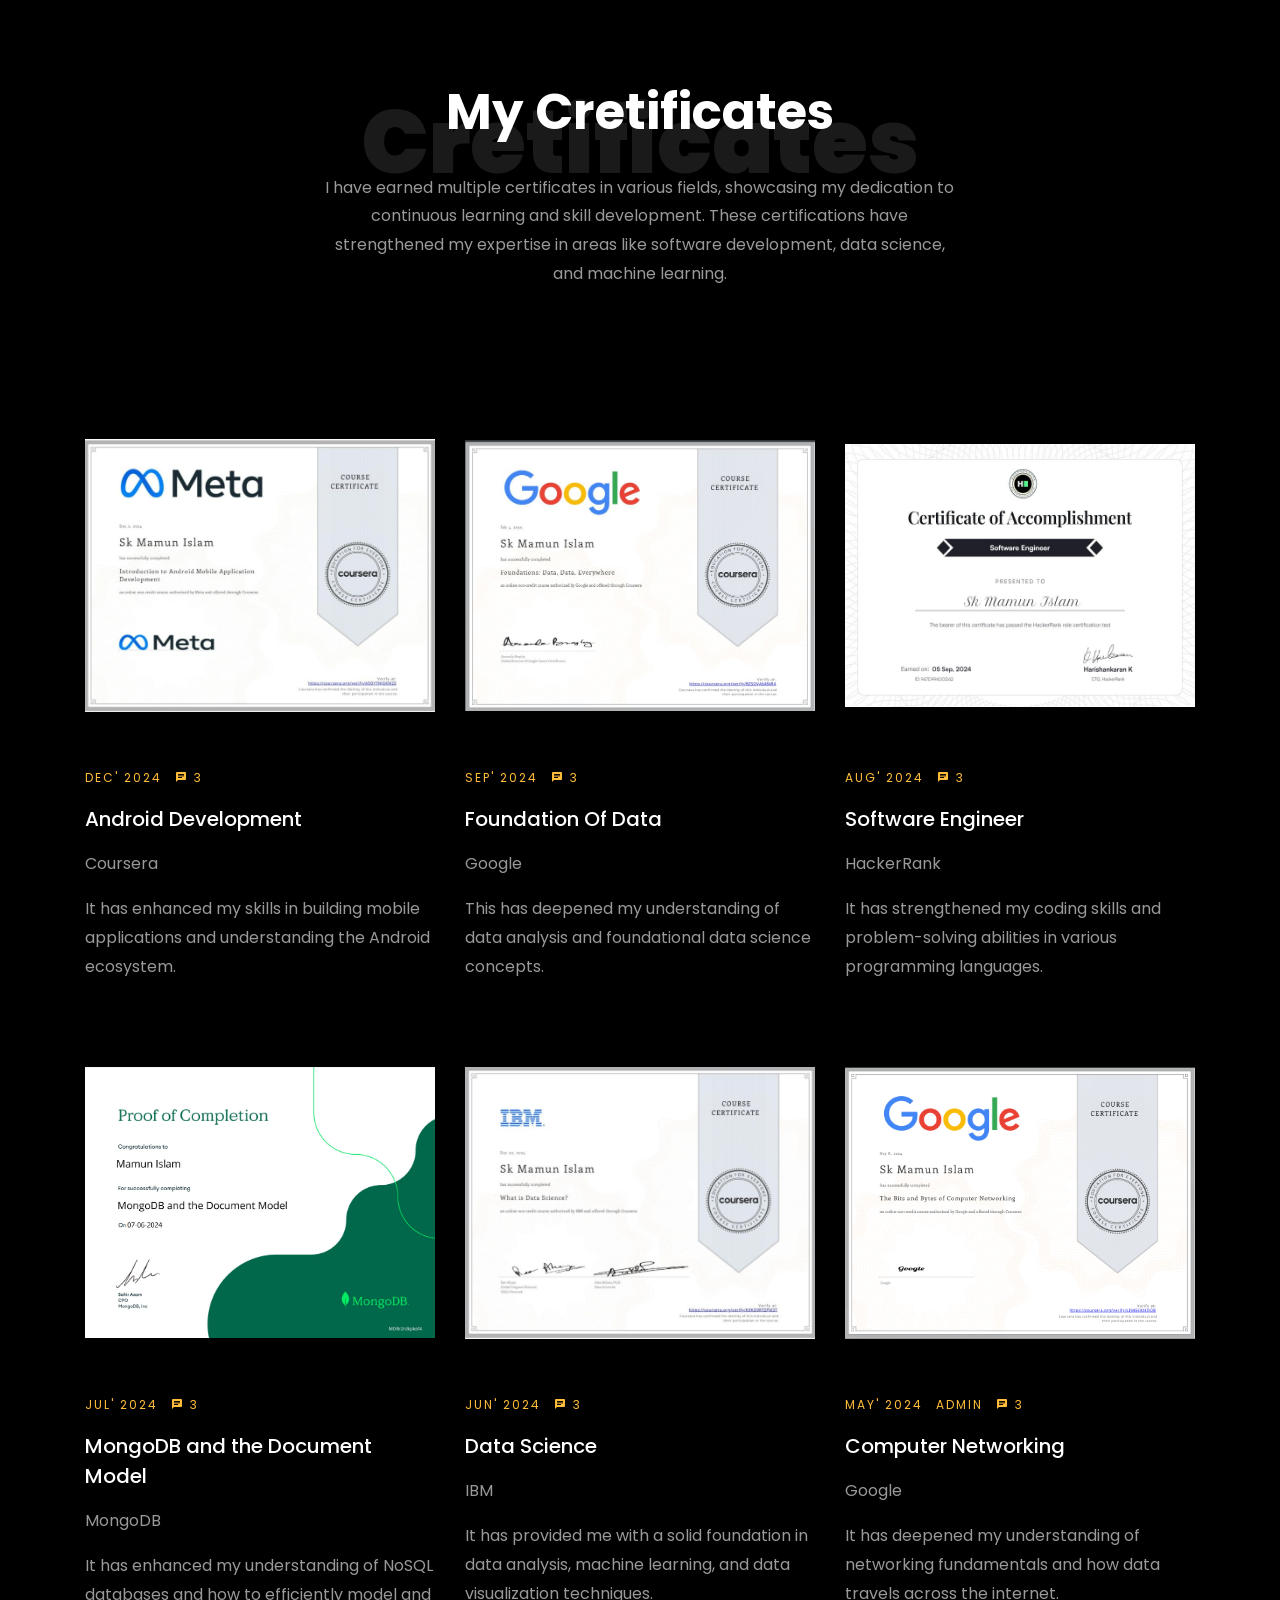
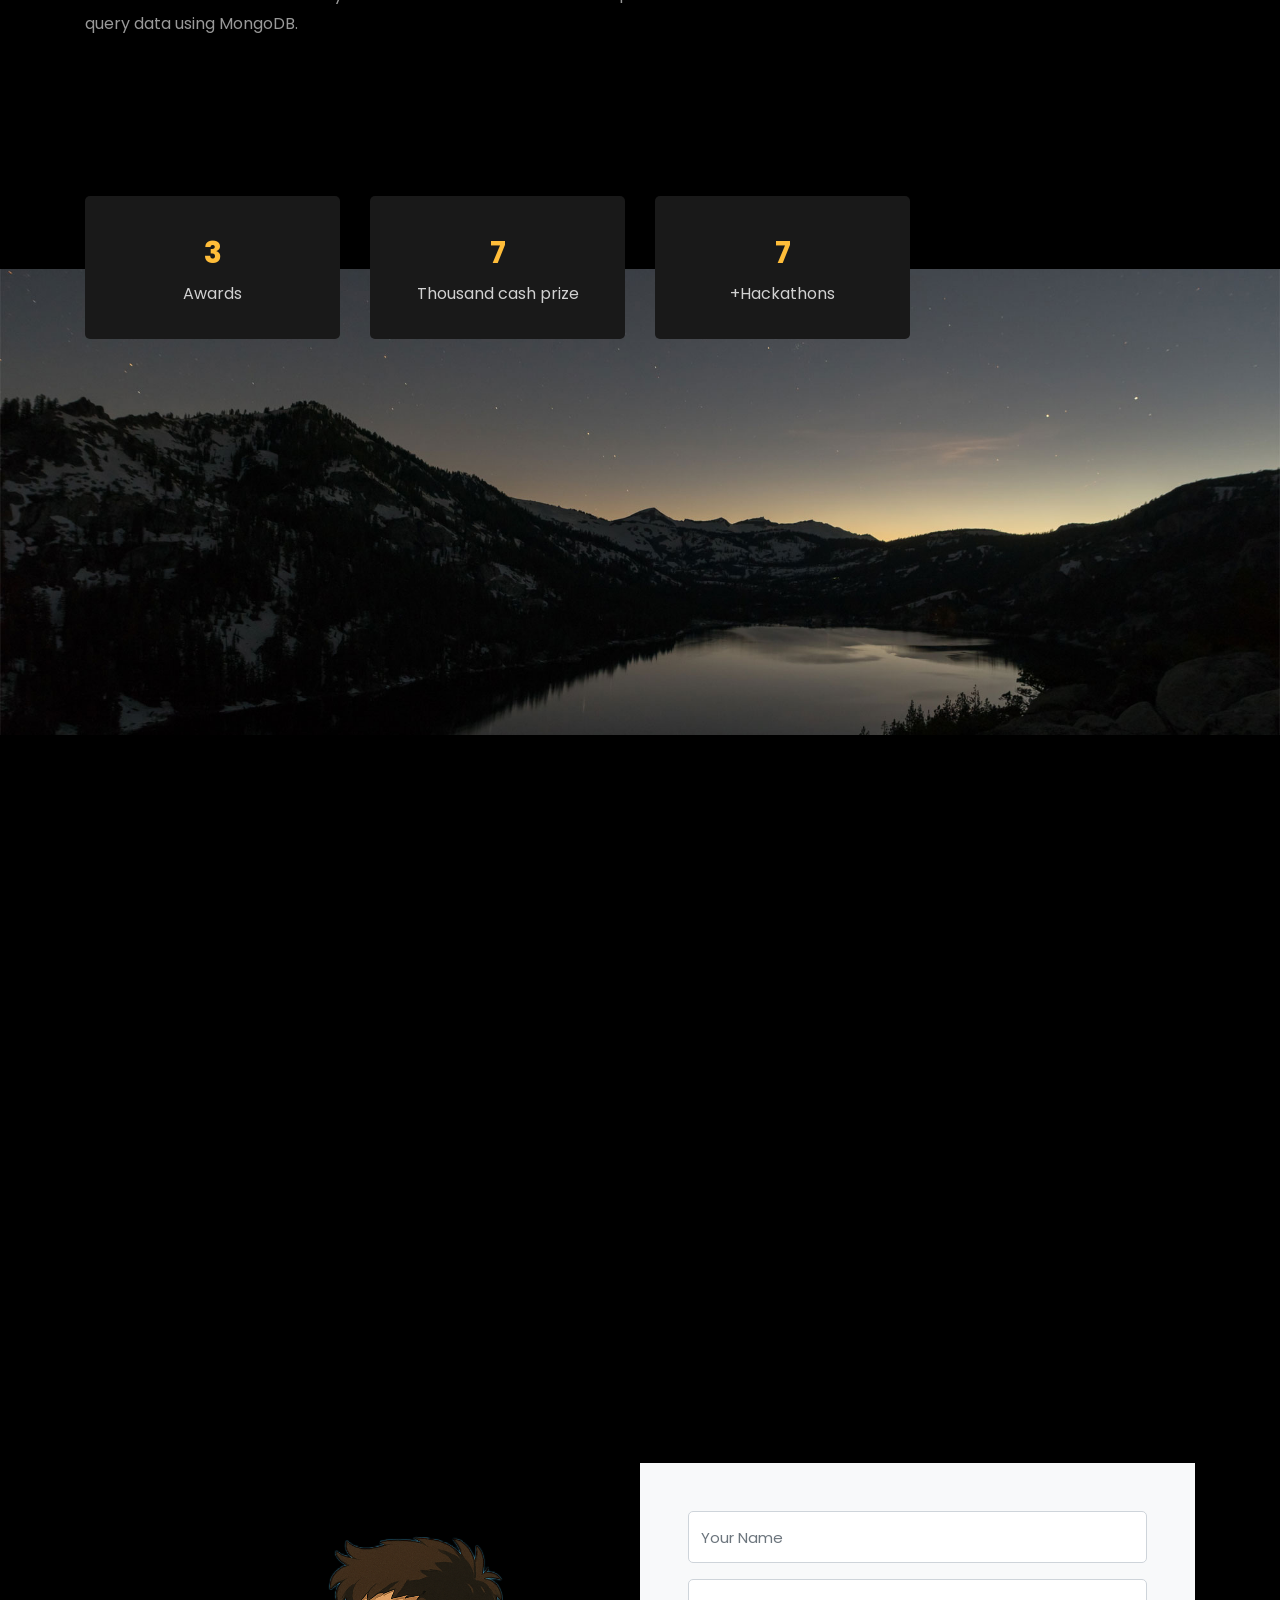
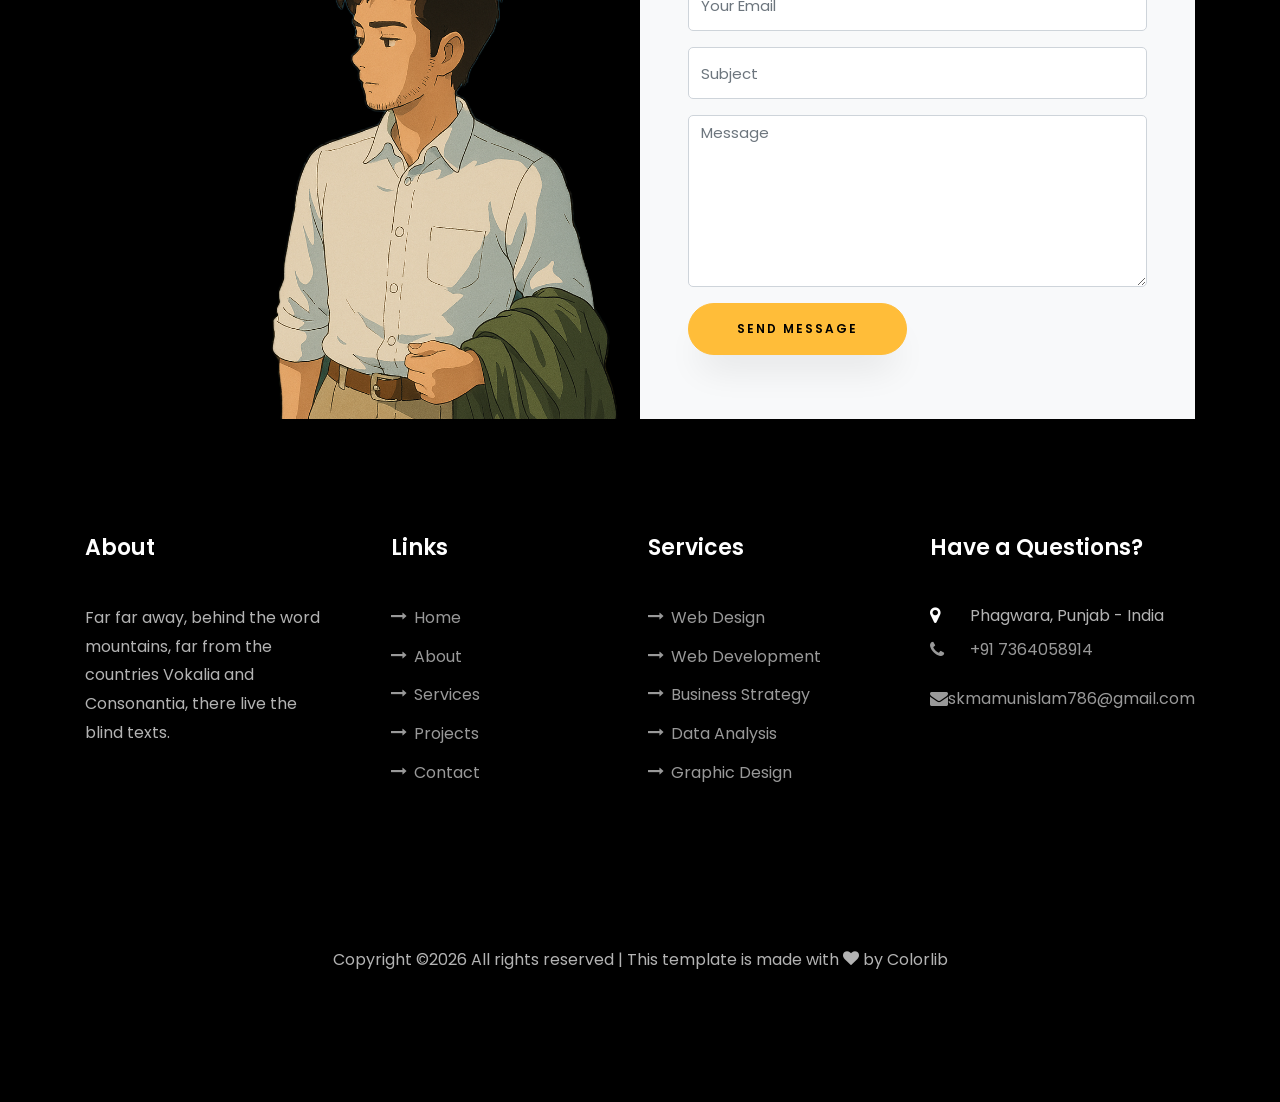
==== commit 0e36a2aa: "Fix typo in 'Certificates' link" ====
--- a/index.html
+++ b/index.html
@@ -40,7 +40,7 @@
 	          <li class="nav-item"><a href="#services-section" class="nav-link"><span>Training</span></a></li>
 	          <li class="nav-item"><a href="#skills-section" class="nav-link"><span>Skills</span></a></li>
 	          <li class="nav-item"><a href="#projects-section" class="nav-link"><span>Projects</span></a></li>
-	          <li class="nav-item"><a href="#blog-section" class="nav-link"><span>Cretificates</span></a></li>
+	          <li class="nav-item"><a href="#blog-section" class="nav-link"><span>Certificates</span></a></li>
 	          <li class="nav-item"><a href="#contact-section" class="nav-link"><span>Contact</span></a></li>
 	        </ul>
 	      </div>
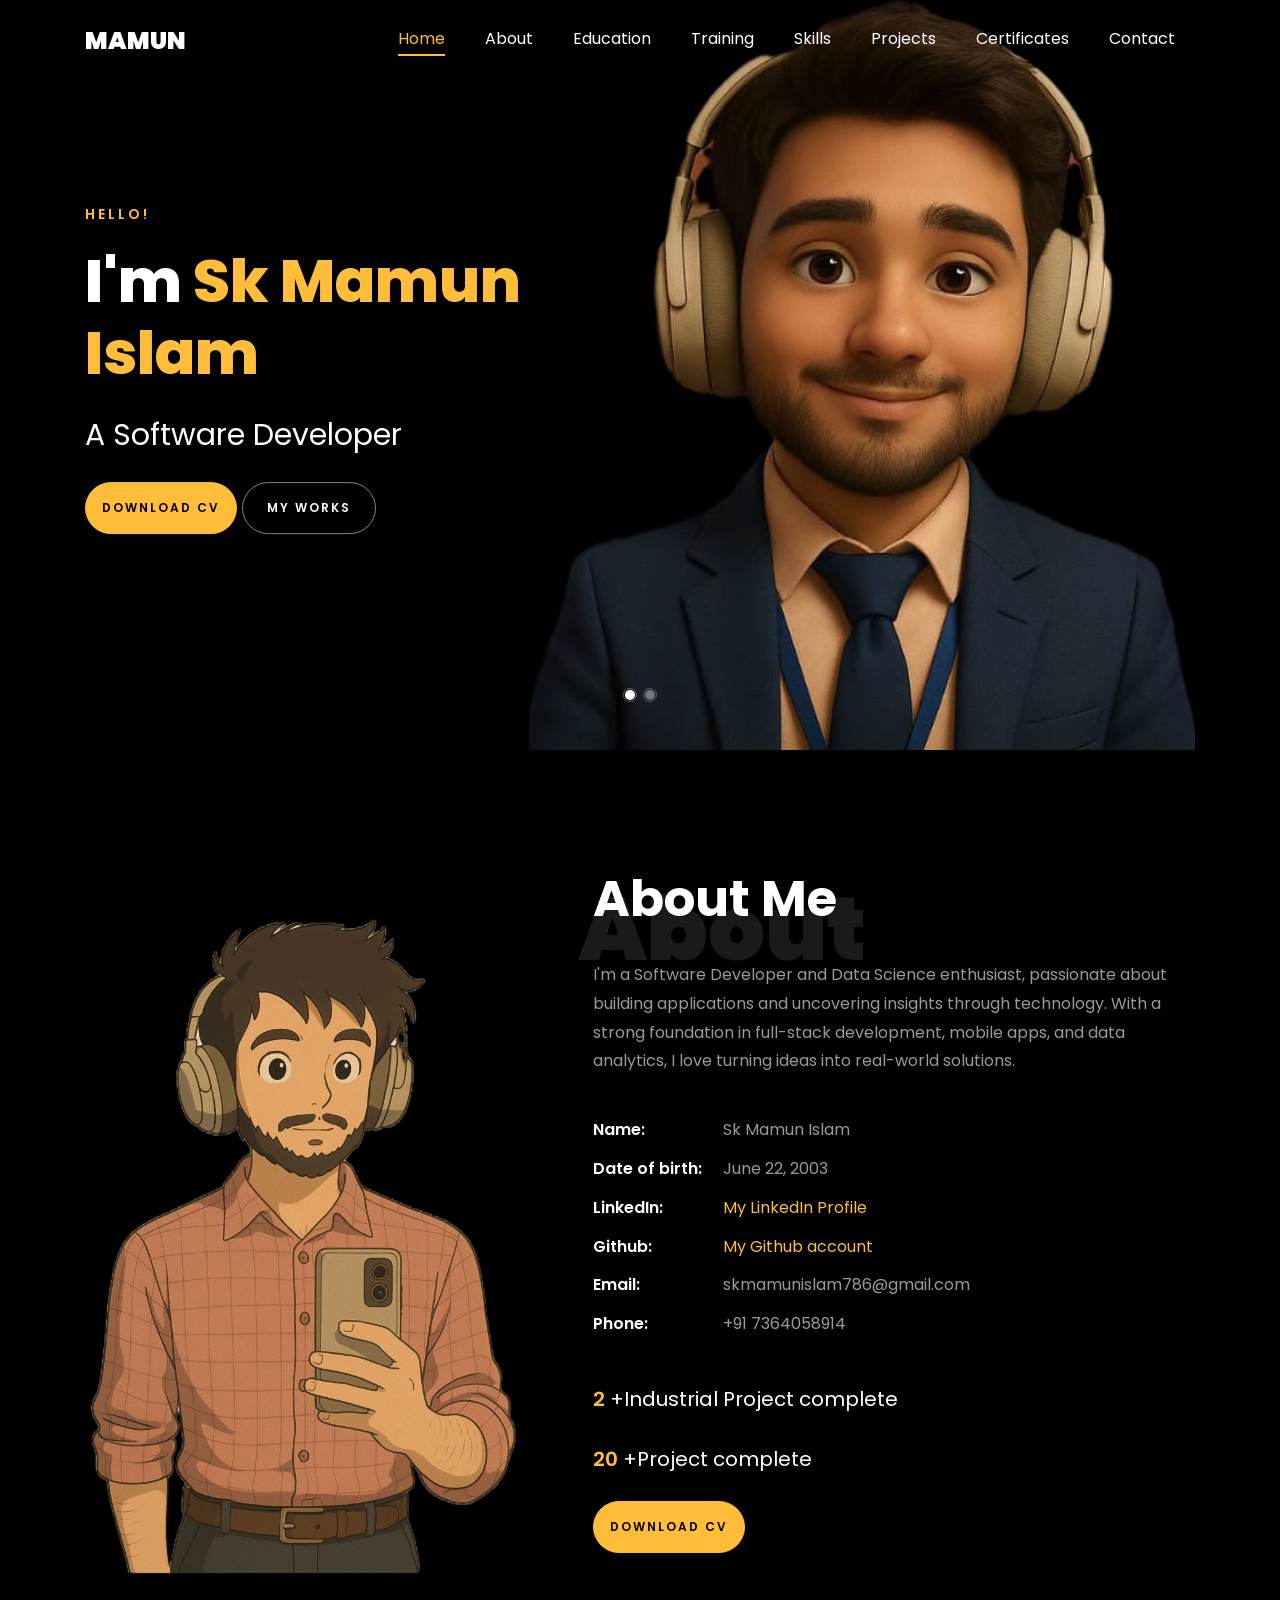
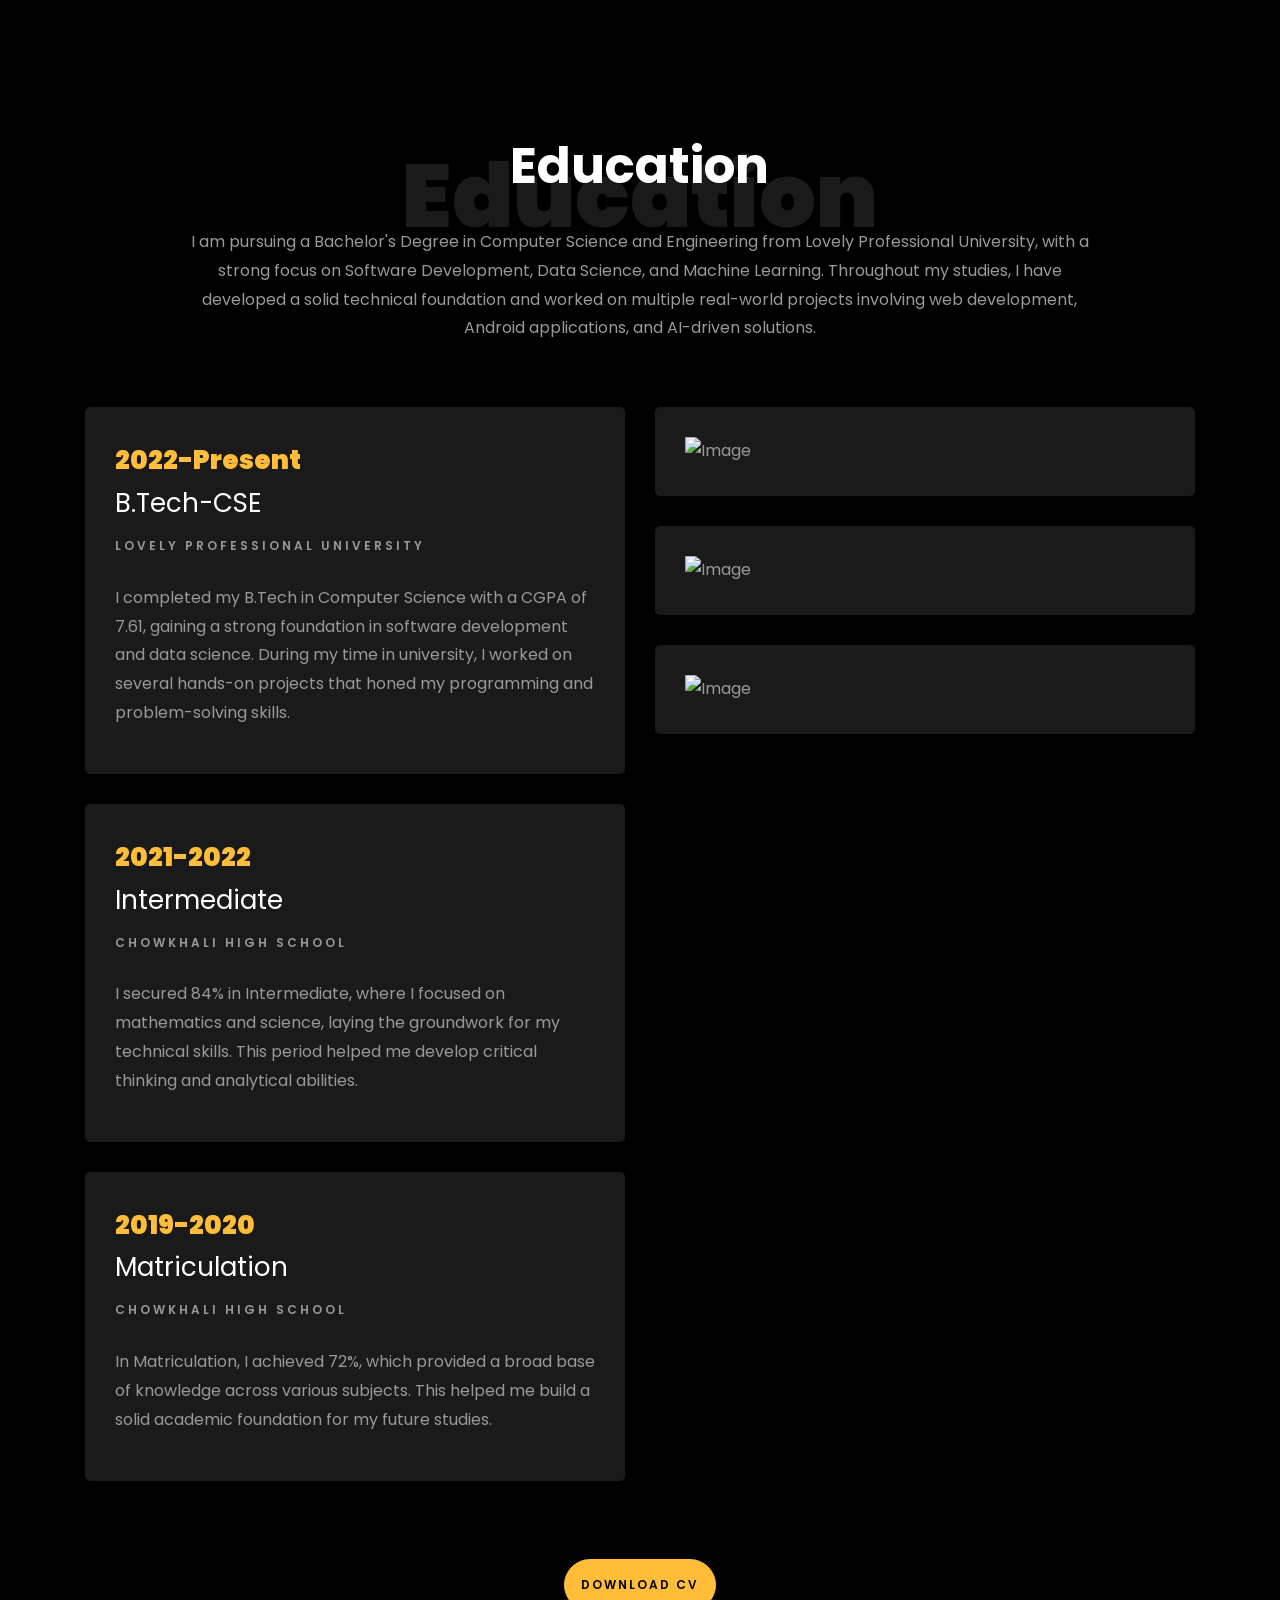
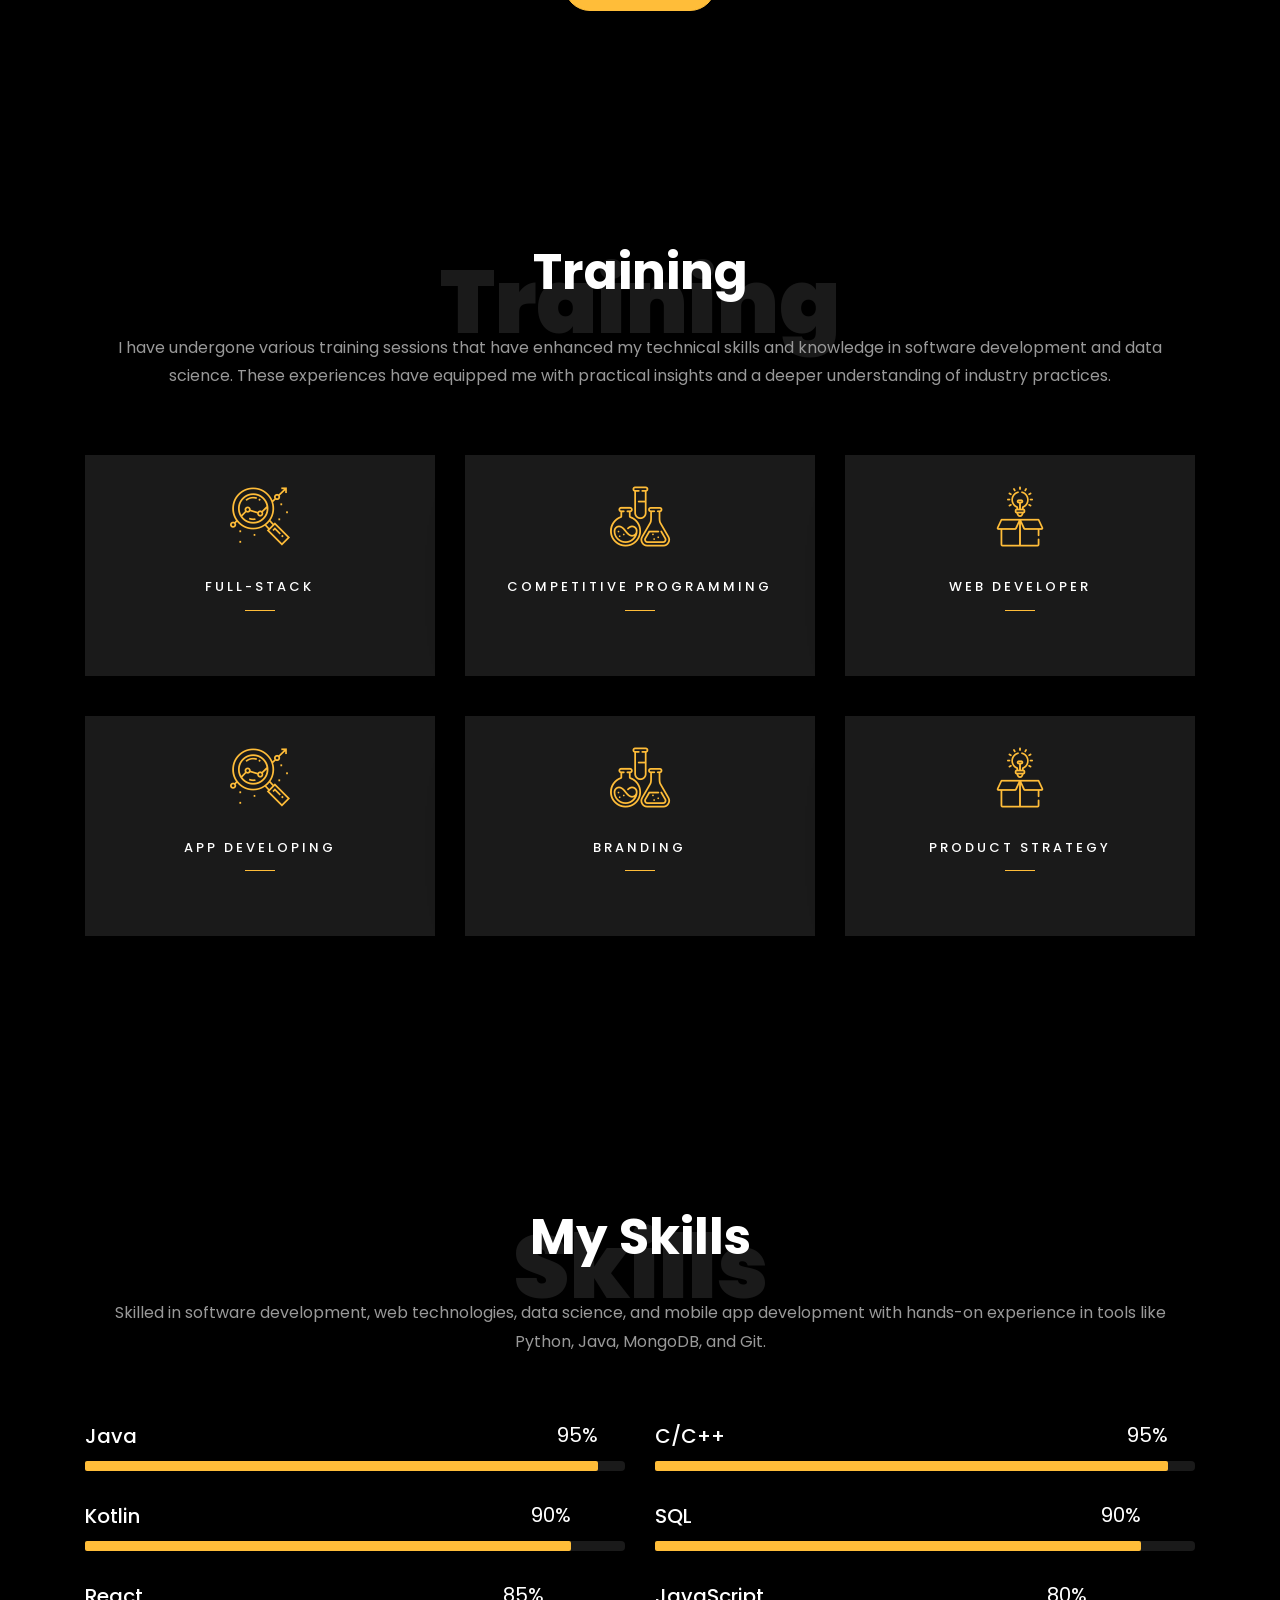
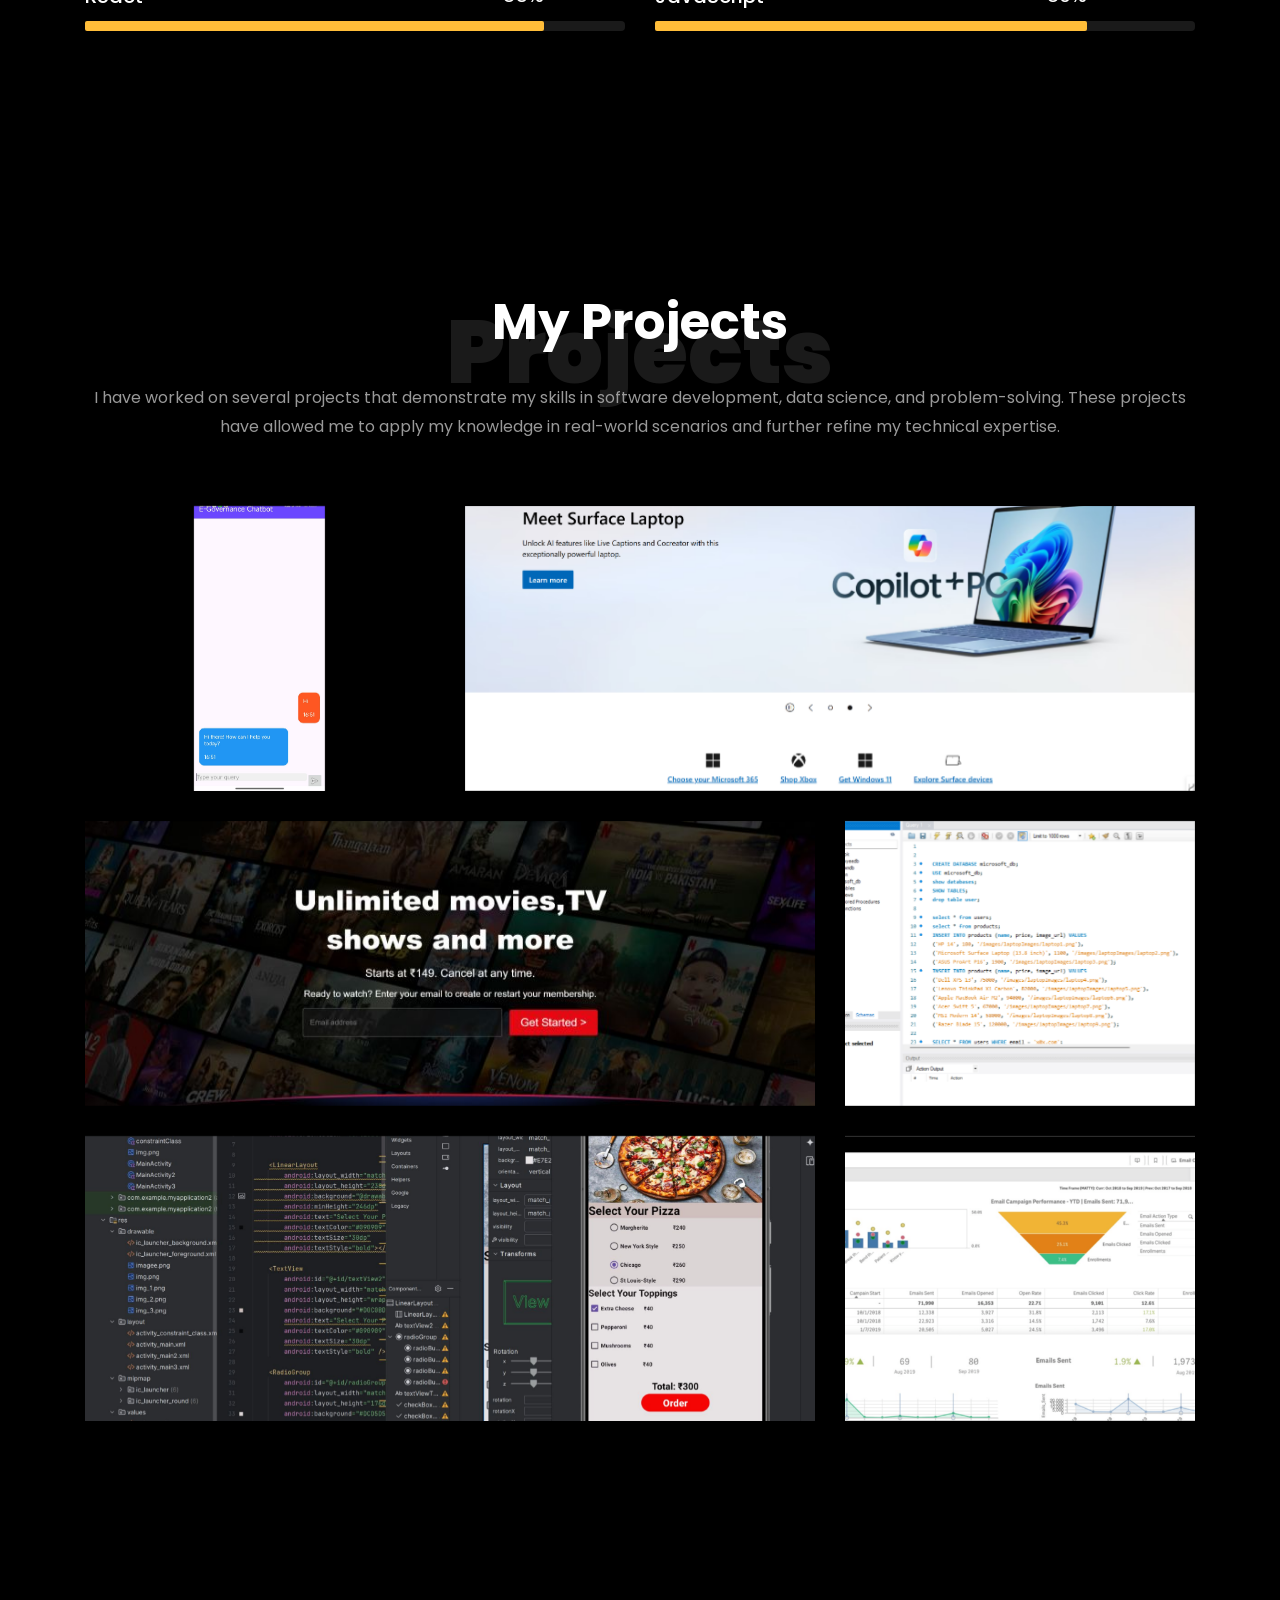
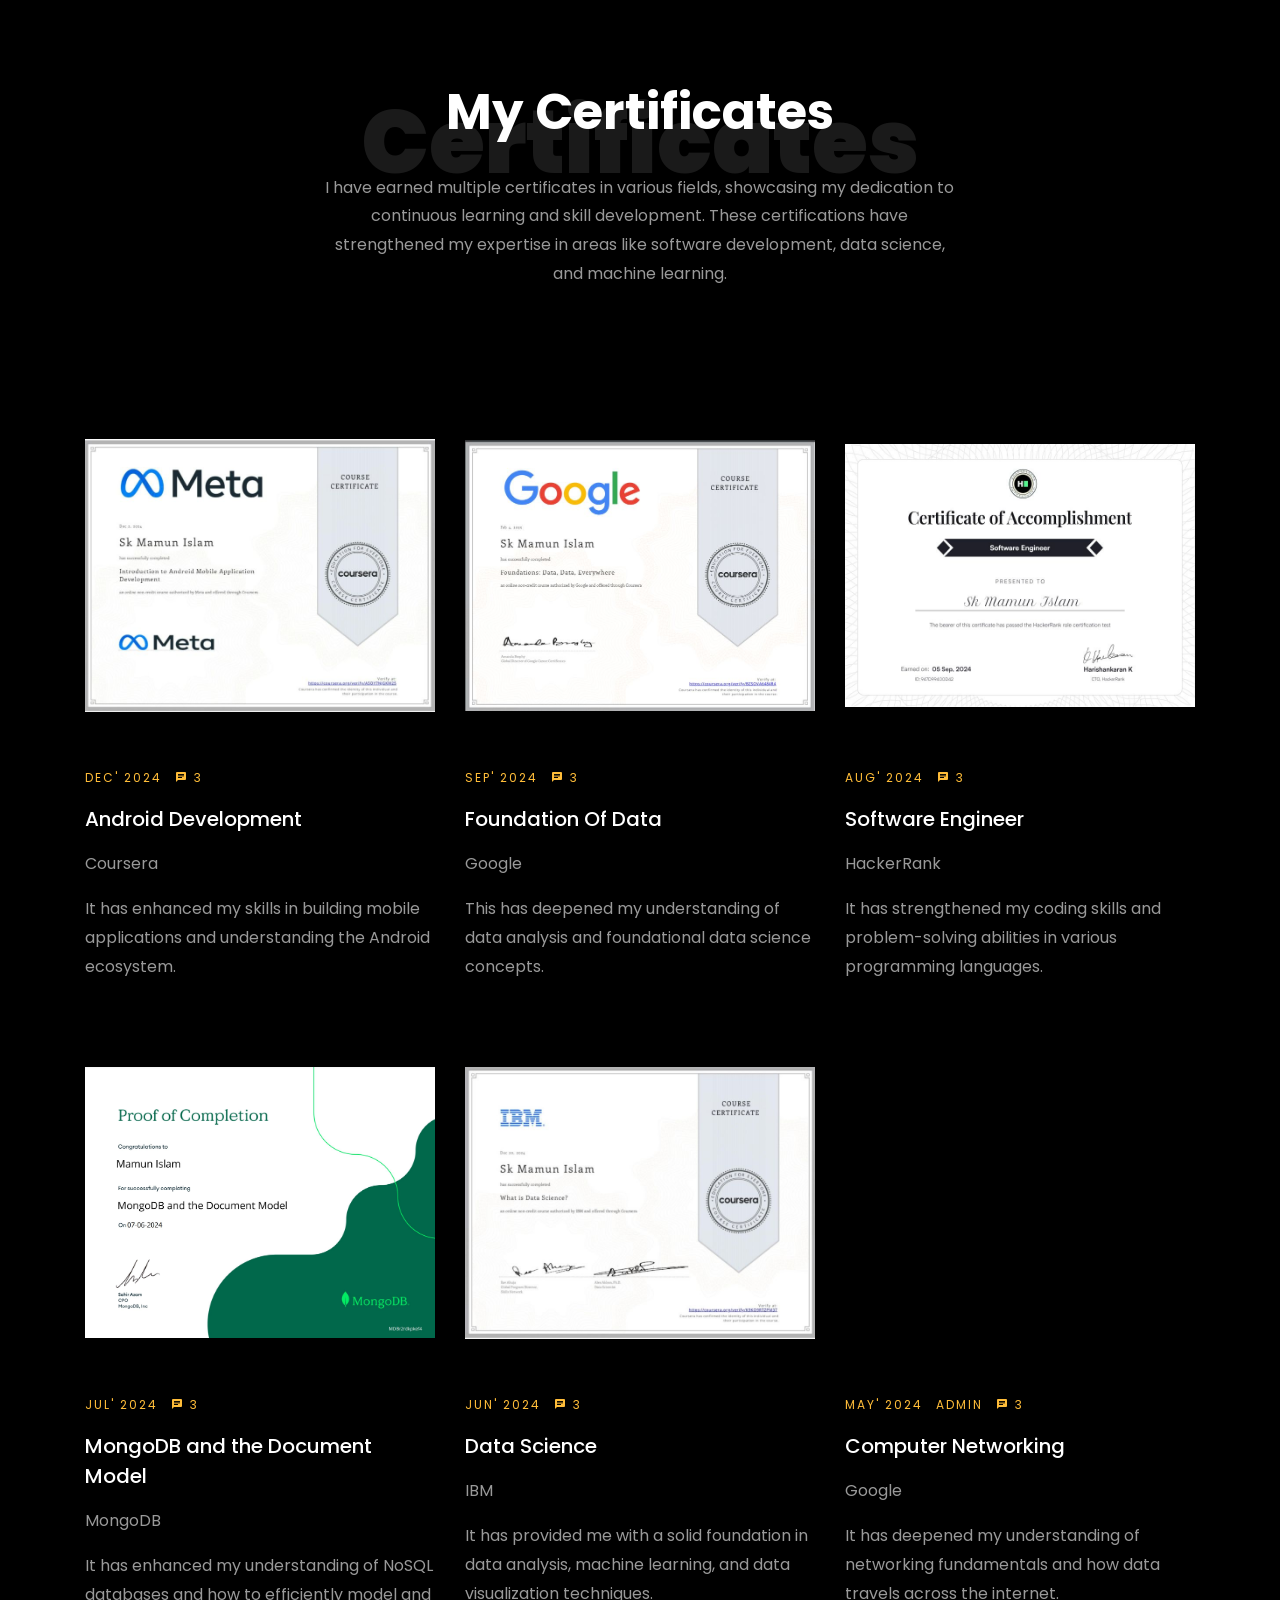
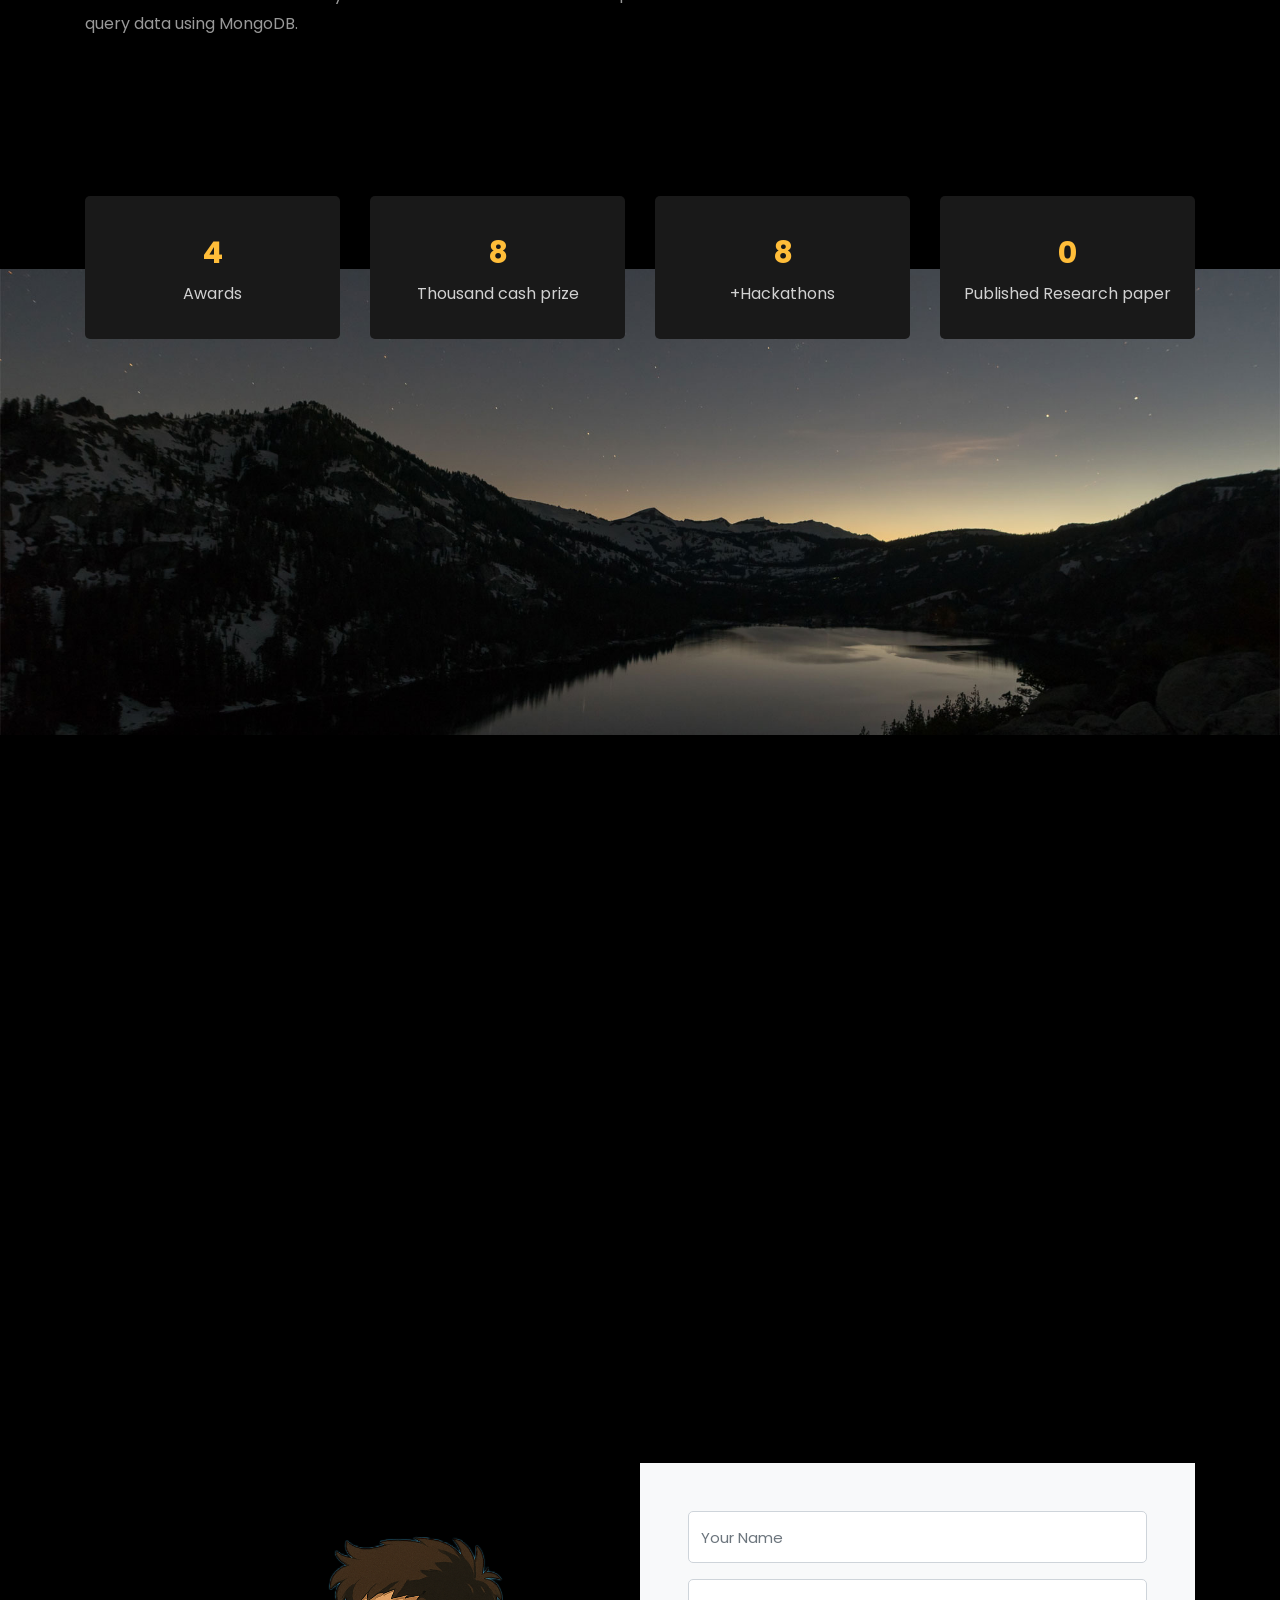
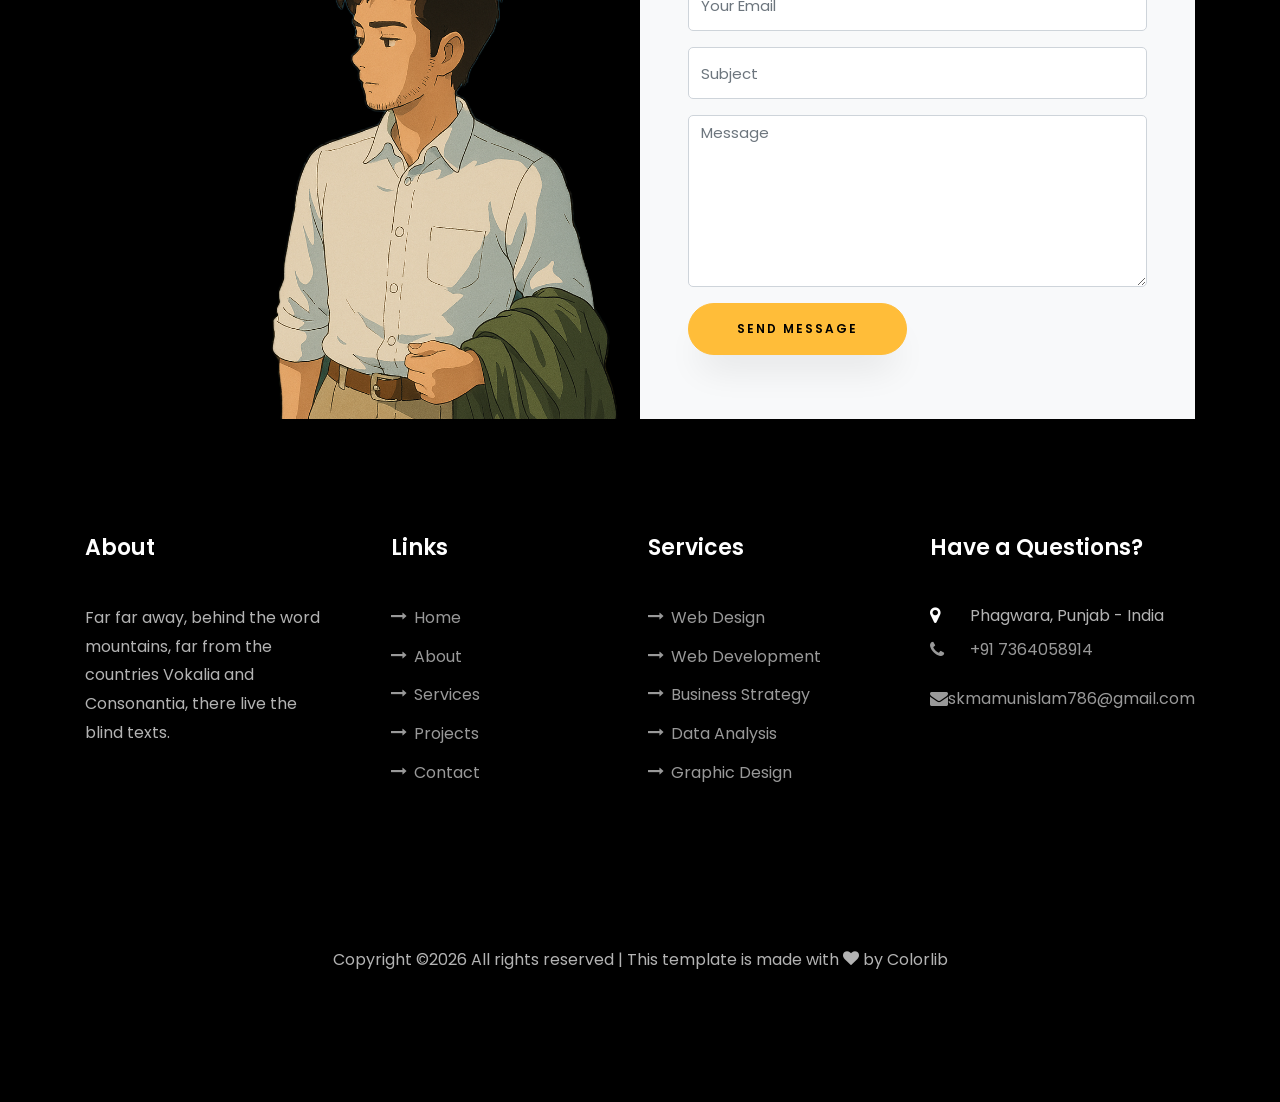
==== commit e969fce3: "Fix typos in 'Certificates' section and loader" ====
--- a/index.html
+++ b/index.html
@@ -418,8 +418,8 @@
       <div class="container">
         <div class="row justify-content-center mb-5 pb-5">
           <div class="col-md-7 heading-section text-center ftco-animate">
-            <h1 class="big big-2">Cretificates</h1>
-            <h2 class="mb-4">My Cretificates</h2>
+            <h1 class="big big-2">Certificates</h1>
+            <h2 class="mb-4">My Certificates</h2>
             <p>I have earned multiple certificates in various fields, showcasing my dedication to continuous learning and skill development. These certifications have strengthened my expertise in areas like software development, data science, and machine learning.</p>
           </div>
         </div>
@@ -518,7 +518,7 @@
 			</div>
 			<div class="col-md-4 d-flex ftco-animate">
 				<div class="blog-entry">
-					<a href="https://www.linkedin.com/in/sk-mamun-islam/recent-activity/all/" target="_blank" class="block-20" style="background-image: url('images/Screenshot\ 2025-04-28\ 163321.png'); background-size: contain;">
+					<a href="https://www.linkedin.com/in/sk-mamun-islam/recent-activity/all/" target="_blank" class="block-20" style="background-image: url('images/SCerenshot\ 2025-04-28\ 163321.png'); background-size: contain;">
 					</a>
 					
 				<div class="text mt-3 float-right d-block">
@@ -734,7 +734,7 @@
   
 
   <!-- loader -->
-  <div id="ftco-loader" class="show fullscreen"><svg class="circular" width="48px" height="48px"><circle class="path-bg" cx="24" cy="24" r="22" fill="none" stroke-width="4" stroke="#eeeeee"/><circle class="path" cx="24" cy="24" r="22" fill="none" stroke-width="4" stroke-miterlimit="10" stroke="#F96D00"/></svg></div>
+  <div id="ftco-loader" class="show fullsCeren"><svg class="circular" width="48px" height="48px"><circle class="path-bg" cx="24" cy="24" r="22" fill="none" stroke-width="4" stroke="#eeeeee"/><circle class="path" cx="24" cy="24" r="22" fill="none" stroke-width="4" stroke-miterlimit="10" stroke="#F96D00"/></svg></div>
 
 
   <script src="js/jquery.min.js"></script>
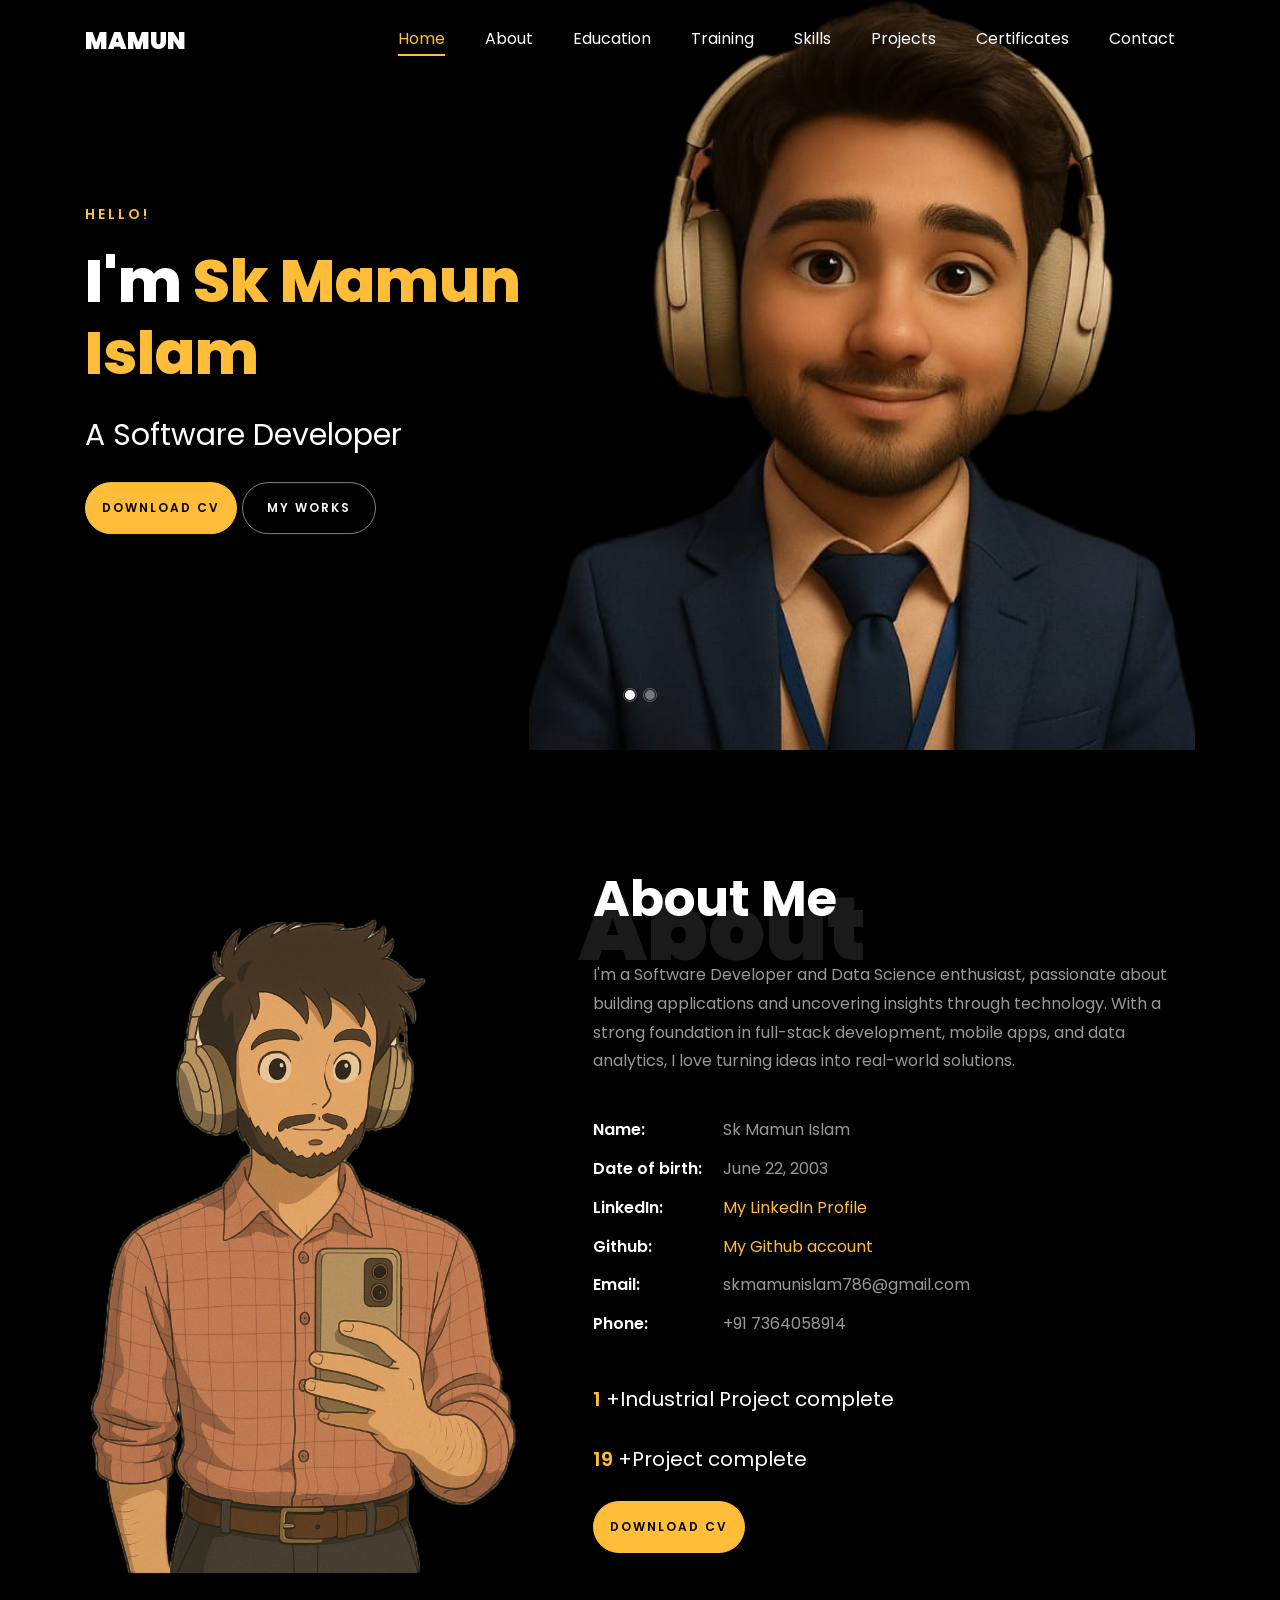
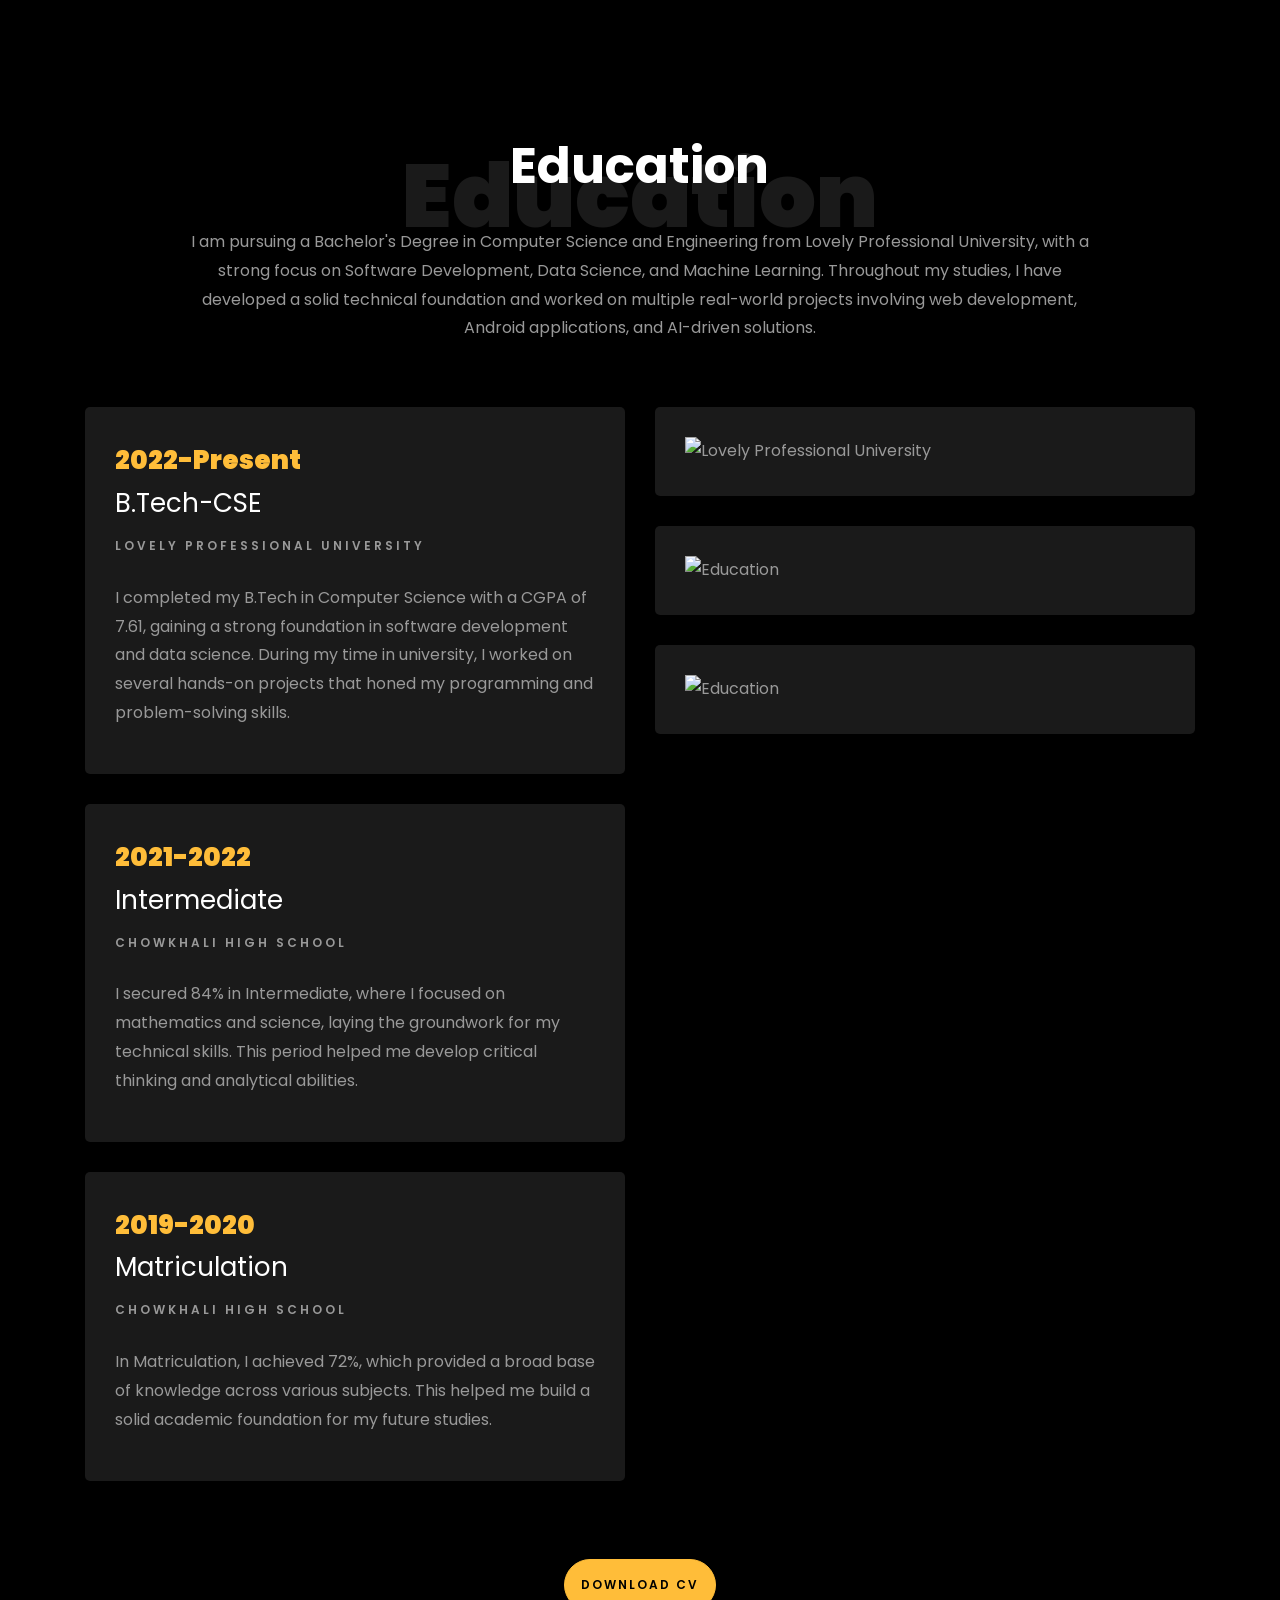
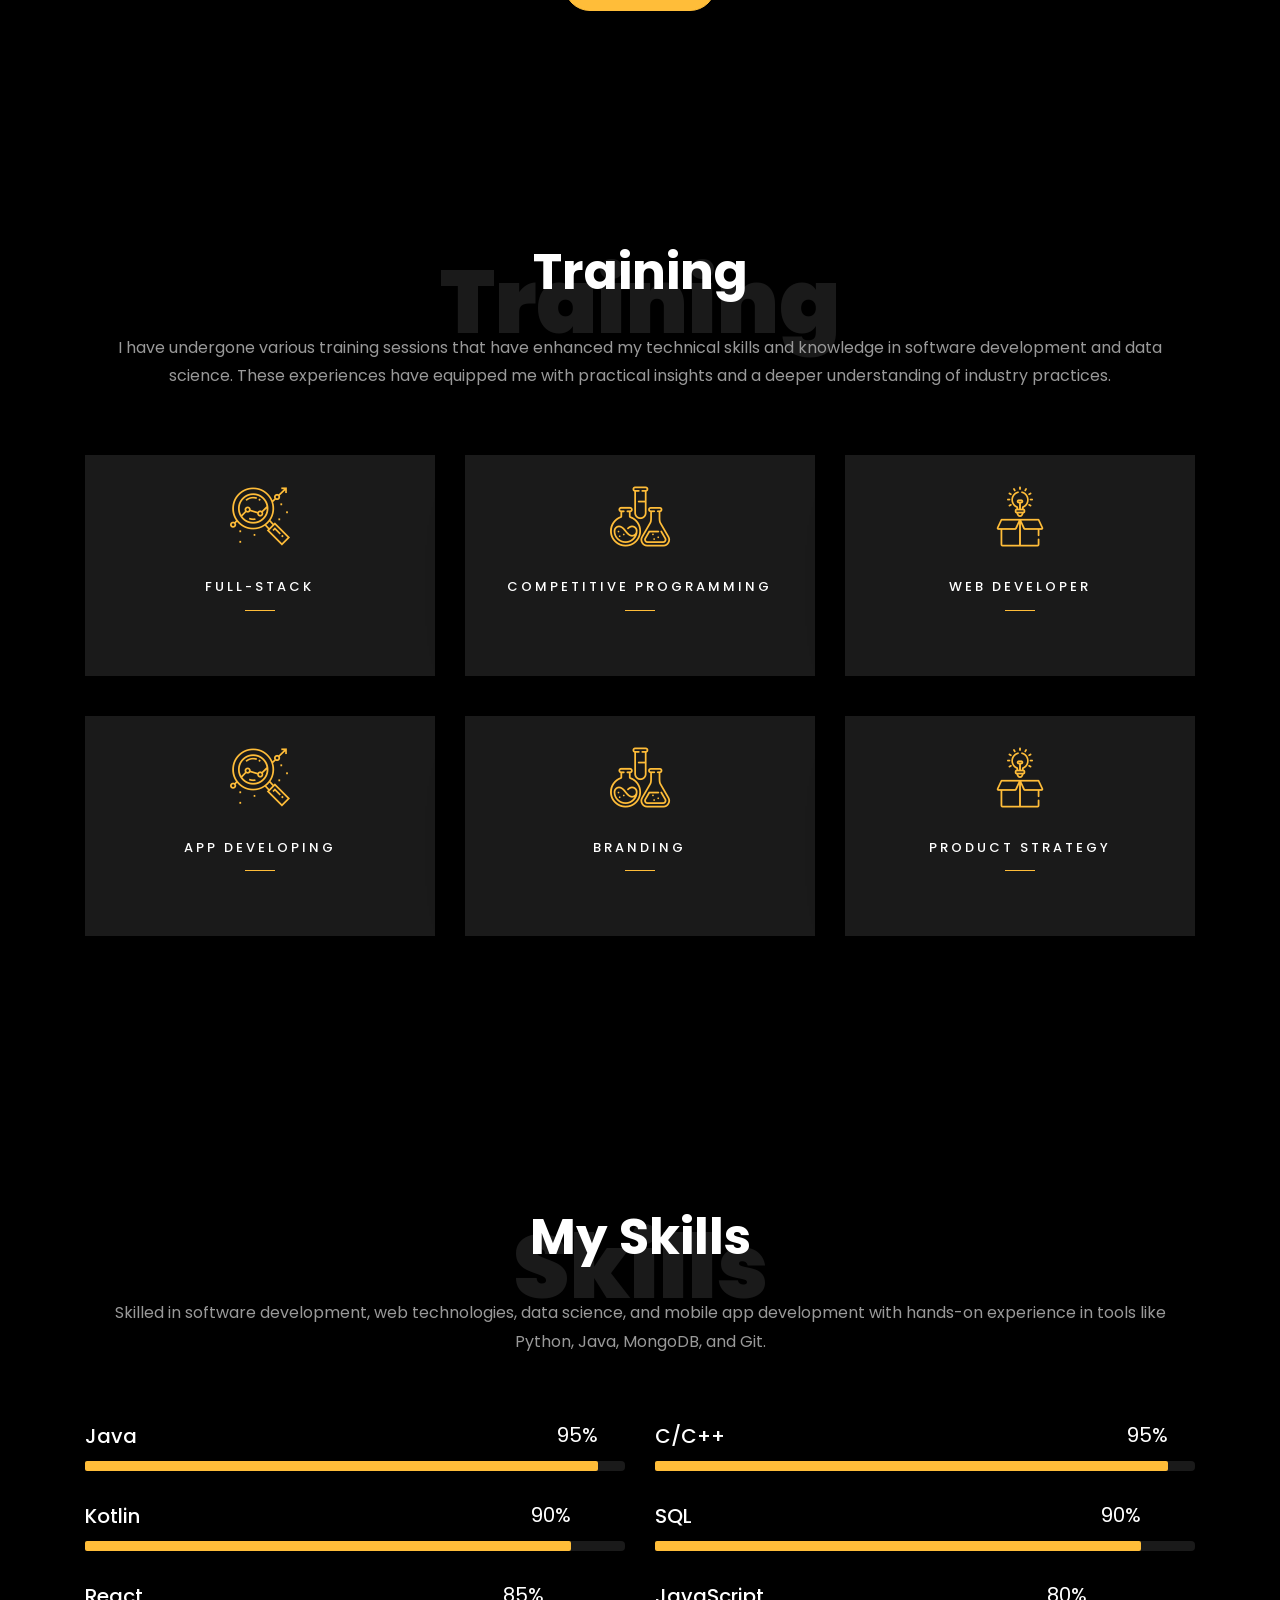
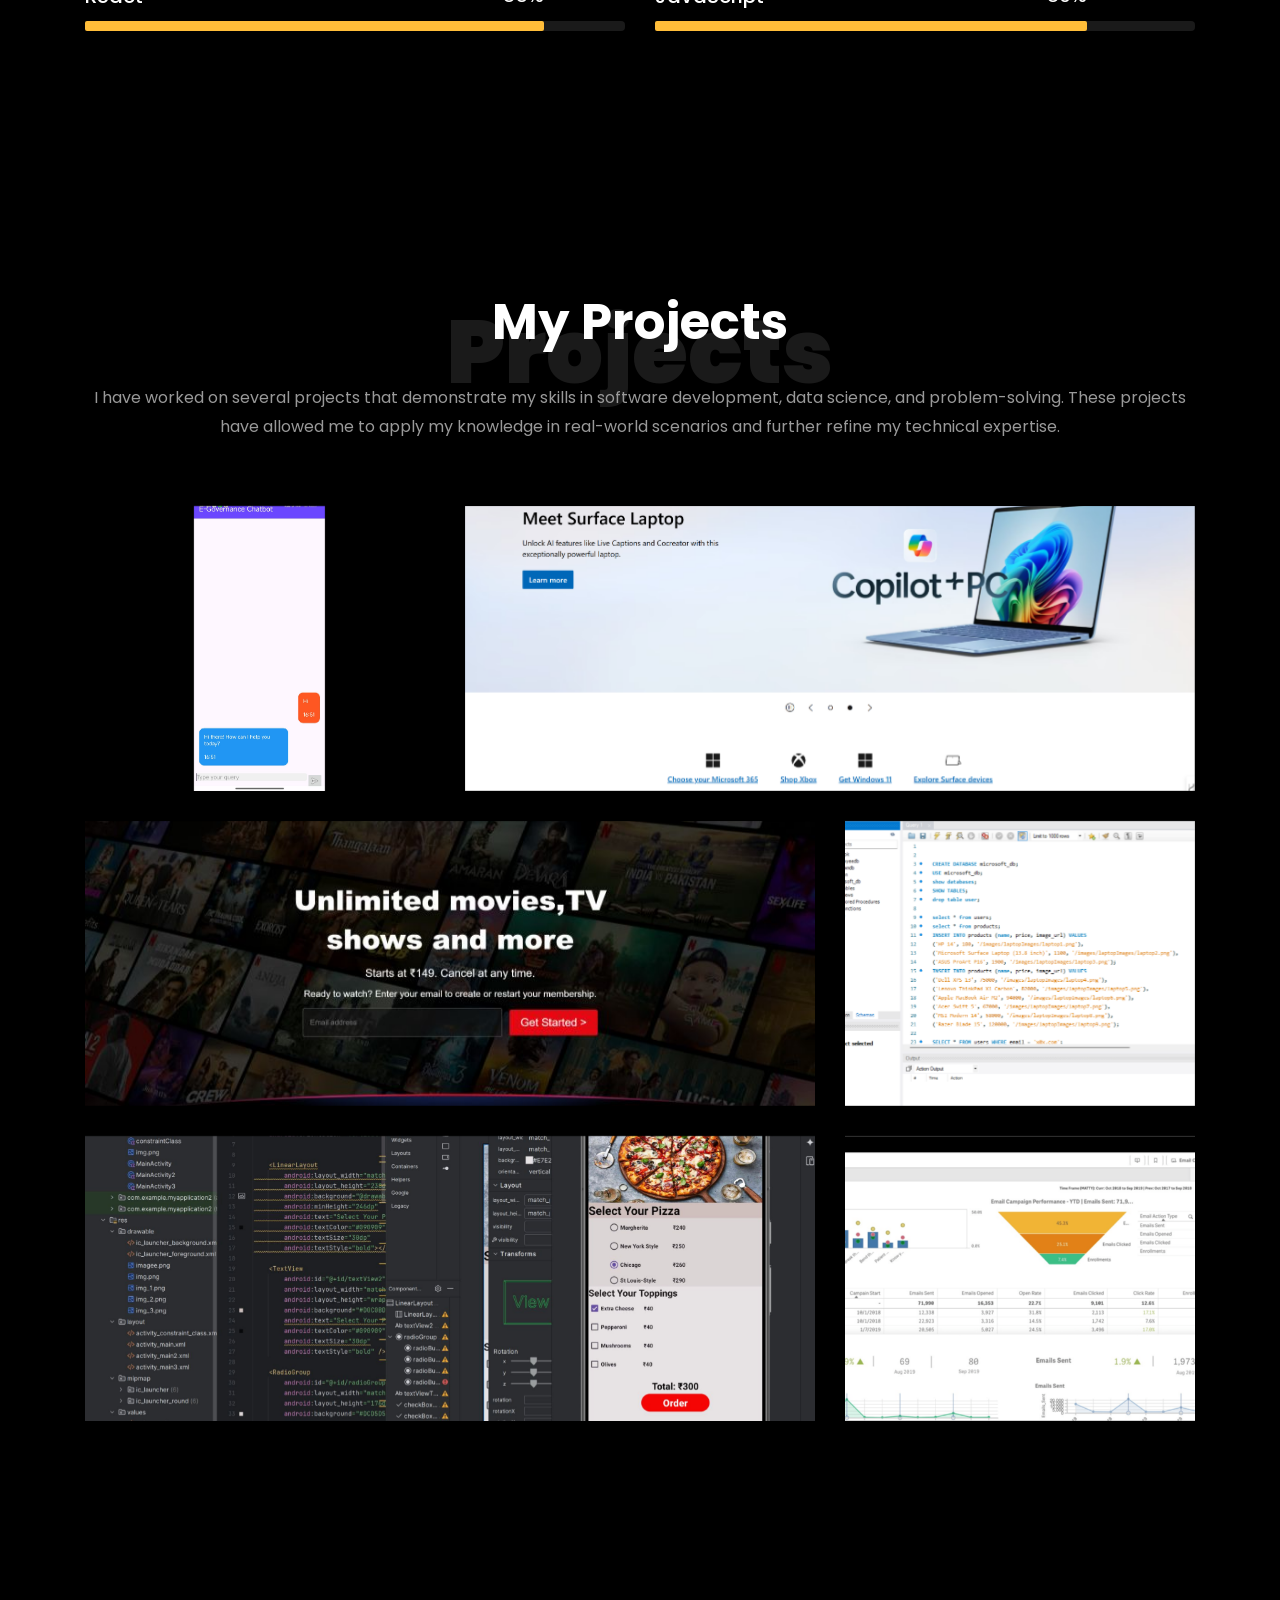
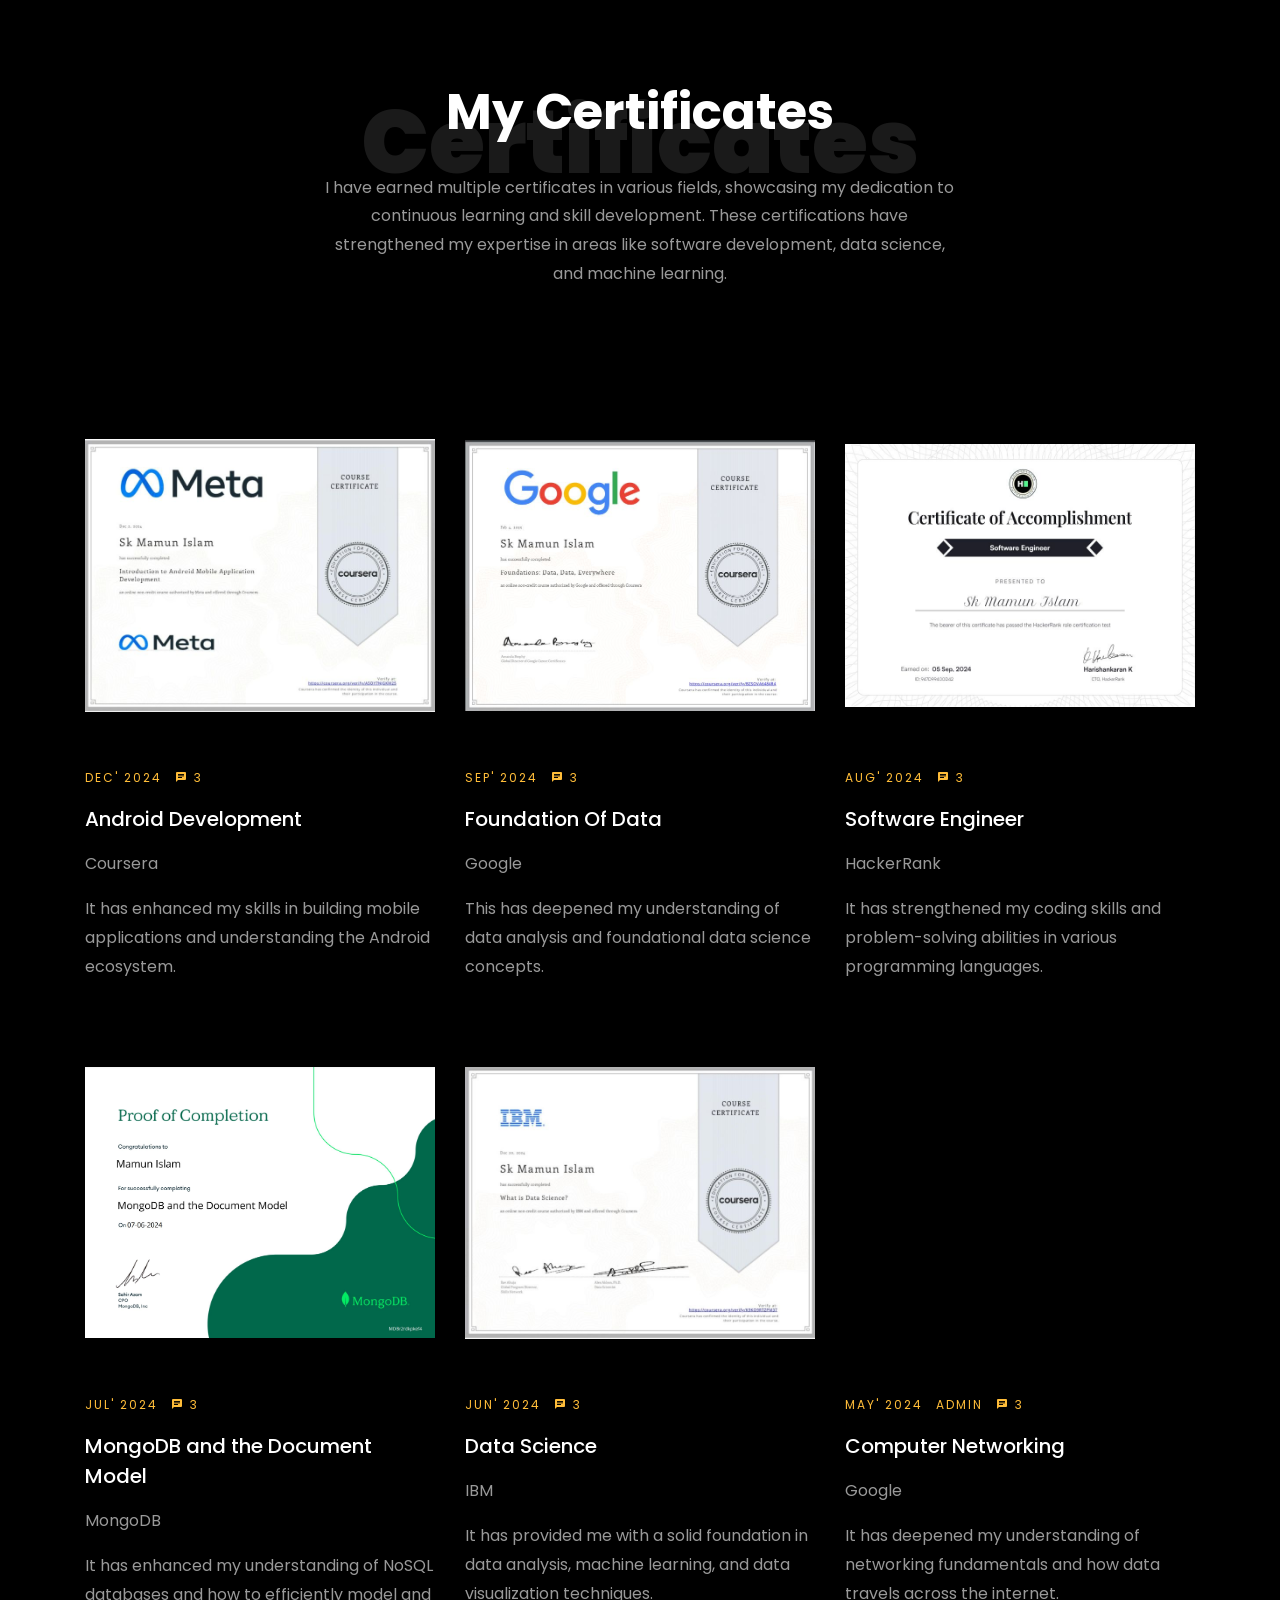
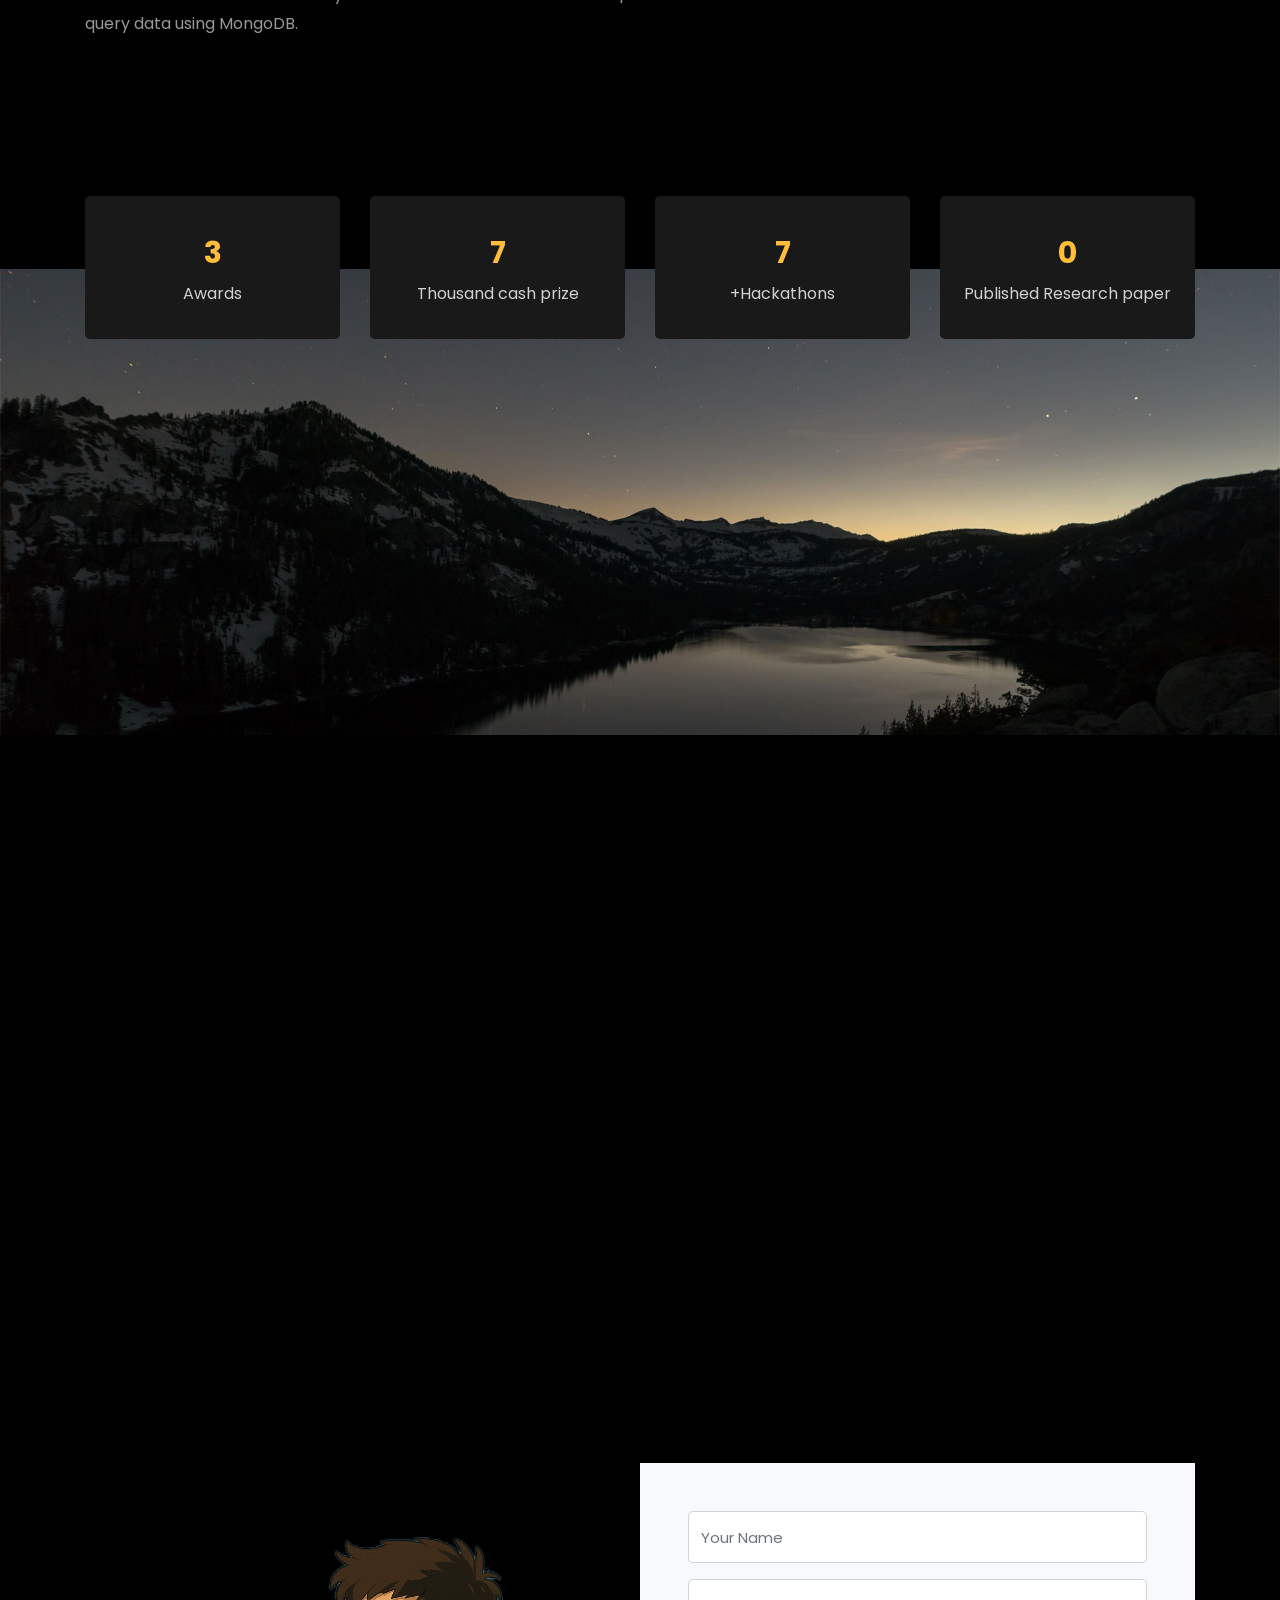
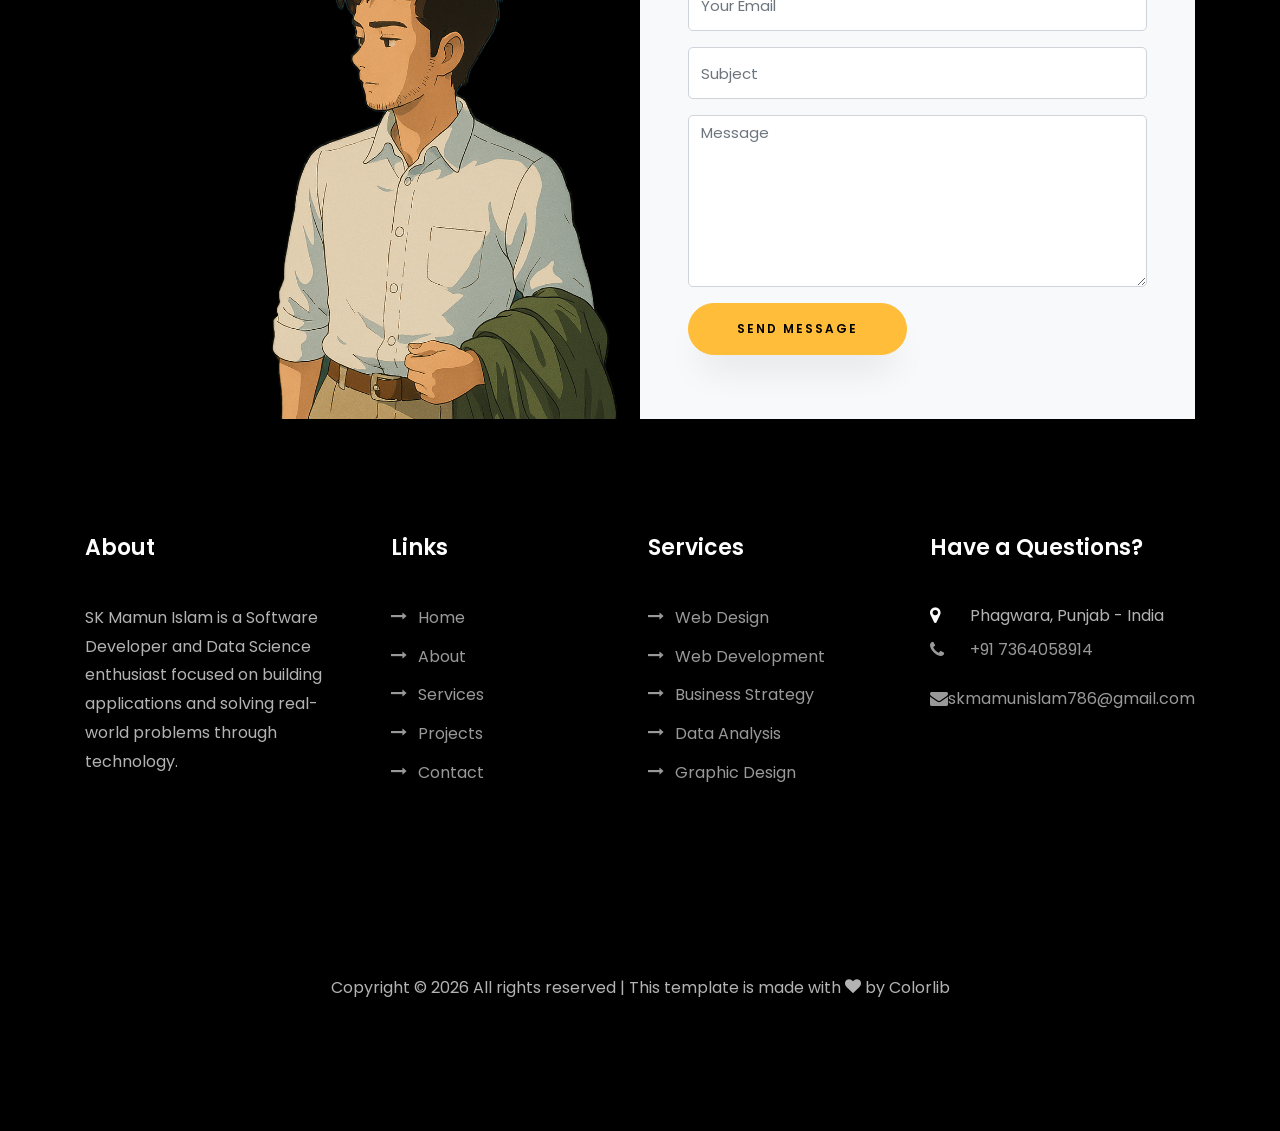
==== commit 4d654a5c: "Update print statement from 'Hello' to 'Goodbye'" ====
--- a/index.html
+++ b/index.html
@@ -1,756 +1,2310 @@
 <!DOCTYPE html>
 <html lang="en">
   <head>
-    <title>Mamun Portfolio</title>
+
+    <!-- Primary SEO -->
+    <title>SK Mamun Islam | Software Developer | Full Stack Developer</title>
+
     <meta charset="utf-8">
     <meta name="viewport" content="width=device-width, initial-scale=1, shrink-to-fit=no">
-    
-    <link href="https://fonts.googleapis.com/css?family=Poppins:100,200,300,400,500,600,700,800,900" rel="stylesheet">
-
+
+    <meta
+      name="description"
+      content="SK Mamun Islam is a Software Developer and Data Science enthusiast specializing in full-stack development, mobile applications, and AI/ML."
+    >
+
+    <meta
+      name="keywords"
+      content="SK Mamun Islam, Mamun Islam, Software Developer, Full Stack Developer, Android Developer, iOS Developer, Data Science, AI ML, Java Developer, Web Developer"
+    >
+
+    <meta name="author" content="SK Mamun Islam">
+
+    <!-- Tell search engines to index this page -->
+    <meta name="robots" content="index, follow">
+
+    <!-- Canonical URL -->
+    <link
+      rel="canonical"
+      href="https://mamun000.github.io/MyPortfolio/"
+    >
+
+    <!-- Open Graph / Social Sharing -->
+    <meta
+      property="og:title"
+      content="SK Mamun Islam | Software Developer | Full Stack Developer"
+    >
+
+    <meta
+      property="og:description"
+      content="Portfolio of SK Mamun Islam — Software Developer, Full Stack Developer, Android Developer, and Data Science enthusiast."
+    >
+
+    <meta
+      property="og:url"
+      content="https://mamun000.github.io/MyPortfolio/"
+    >
+
+    <meta
+      property="og:type"
+      content="website"
+    >
+
+    <meta
+      property="og:image"
+      content="https://mamun000.github.io/MyPortfolio/images/IMG_SEGMENT_SEND1.png"
+    >
+
+    <meta
+      property="og:image:alt"
+      content="SK Mamun Islam - Software Developer"
+    >
+
+    <meta
+      property="og:site_name"
+      content="SK Mamun Islam Portfolio"
+    >
+
+    <!-- Twitter Card -->
+    <meta
+      name="twitter:card"
+      content="summary_large_image"
+    >
+
+    <meta
+      name="twitter:title"
+      content="SK Mamun Islam | Software Developer"
+    >
+
+    <meta
+      name="twitter:description"
+      content="Portfolio of SK Mamun Islam — Software Developer, Full Stack Developer and Data Science enthusiast."
+    >
+
+    <meta
+      name="twitter:image"
+      content="https://mamun000.github.io/MyPortfolio/images/IMG_SEGMENT_SEND1.png"
+    >
+
+    <!-- Google Fonts -->
+    <link
+      href="https://fonts.googleapis.com/css?family=Poppins:100,200,300,400,500,600,700,800,900"
+      rel="stylesheet"
+    >
+
+    <!-- CSS -->
     <link rel="stylesheet" href="css/open-iconic-bootstrap.min.css">
     <link rel="stylesheet" href="css/animate.css">
-    
     <link rel="stylesheet" href="css/owl.carousel.min.css">
     <link rel="stylesheet" href="css/owl.theme.default.min.css">
     <link rel="stylesheet" href="css/magnific-popup.css">
-
     <link rel="stylesheet" href="css/aos.css">
-
     <link rel="stylesheet" href="css/ionicons.min.css">
-    
     <link rel="stylesheet" href="css/flaticon.css">
     <link rel="stylesheet" href="css/icomoon.css">
     <link rel="stylesheet" href="css/style.css">
+
   </head>
-  <body data-spy="scroll" data-target=".site-navbar-target" data-offset="300">
-	  
-	  
-    <nav class="navbar navbar-expand-lg navbar-dark ftco_navbar ftco-navbar-light site-navbar-target" id="ftco-navbar">
-	    <div class="container">
-	      <a class="navbar-brand" href="index.html">Mamun</a>
-	      <button class="navbar-toggler js-fh5co-nav-toggle fh5co-nav-toggle" type="button" data-toggle="collapse" data-target="#ftco-nav" aria-controls="ftco-nav" aria-expanded="false" aria-label="Toggle navigation">
-	        <span class="oi oi-menu"></span> Menu
-	      </button>
-
-	      <div class="collapse navbar-collapse" id="ftco-nav">
-	        <ul class="navbar-nav nav ml-auto">
-	          <li class="nav-item"><a href="#home-section" class="nav-link"><span>Home</span></a></li>
-	          <li class="nav-item"><a href="#about-section" class="nav-link"><span>About</span></a></li>
-	          <li class="nav-item"><a href="#resume-section" class="nav-link"><span>Education</span></a></li>
-	          <li class="nav-item"><a href="#services-section" class="nav-link"><span>Training</span></a></li>
-	          <li class="nav-item"><a href="#skills-section" class="nav-link"><span>Skills</span></a></li>
-	          <li class="nav-item"><a href="#projects-section" class="nav-link"><span>Projects</span></a></li>
-	          <li class="nav-item"><a href="#blog-section" class="nav-link"><span>Certificates</span></a></li>
-	          <li class="nav-item"><a href="#contact-section" class="nav-link"><span>Contact</span></a></li>
-	        </ul>
-	      </div>
-	    </div>
-	  </nav>
-	  <section id="home-section" class="hero">
-		  <div class="home-slider  owl-carousel">
-	      <div class="slider-item ">
-	      	<div class="overlay"></div>
-	        <div class="container">
-	          <div class="row d-md-flex no-gutters slider-text align-items-end justify-content-end" data-scrollax-parent="true">
-	          	<div class="one-third js-fullheight order-md-last img" style="background-image:url(images/IMG_SEGMENT_SEND1.png);">
-	          		<div class="overlay"></div>
-	          	</div>
-		          <div class="one-forth d-flex  align-items-center ftco-animate" data-scrollax=" properties: { translateY: '70%' }">
-		          	<div class="text">
-		          		<span class="subheading">Hello!</span>
-			            <h1 class="mb-4 mt-3">I'm <span>Sk Mamun Islam</span></h1>
-			            <h2 class="mb-4">A Software Developer</h2>
-			            <p><a href="./Mamun.pdf" class="btn btn-primary py-3 px-3" target="_blank">Download CV</a> <a href="#projects-section" class="btn btn-white btn-outline-white py-3 px-4">My works</a></p>
-		            </div>
-		          </div>
-	        	</div>
-	        </div>
-	      </div>
-
-	      <div class="slider-item">
-	      	<div class="overlay"></div>
-	        <div class="container">
-	          <div class="row d-flex no-gutters slider-text align-items-end justify-content-end" data-scrollax-parent="true">
-	          	<div class="one-third js-fullheight order-md-last img" style="background-image:url(images/IMG_SEGMENT_SEND3.png);">
-	          		<div class="overlay"></div>
-	          	</div>
-		          <div class="one-forth d-flex align-items-center ftco-animate" data-scrollax=" properties: { translateY: '70%' }">
-		          	<div class="text">
-		          		<span class="subheading">Hello!</span>
-			            <h1 class="mb-4 mt-3">I <span>specialize in</span> Data Science</h1>
-			            <p><a href="./Mamun.pdf" class="btn btn-primary py-3 px-3" target="_blank">Download CV</a> <a href="#projects-section" class="btn btn-white btn-outline-white py-3 px-4">My works</a></p>
-		            </div>
-		          </div>
-	        	</div>
-	        </div>
-	      </div>
-	    </div>
-    </section>
-
-    <section class="ftco-about img ftco-section ftco-no-pb" id="about-section">
-    	<div class="container">
-    		<div class="row d-flex">
-    			<div class="col-md-6 col-lg-5 d-flex">
-    				<div class="img-about img d-flex align-items-stretch">
-    					<div class="overlay"></div>
-	    				<div class="img d-flex align-self-stretch align-items-center" style="background-image:url(images/IMG_SEGMENT_SEND.png);">
-	    				</div>
-    				</div>
-    			</div>
-    			<div class="col-md-6 col-lg-7 pl-lg-5 pb-5">
-    				<div class="row justify-content-start pb-3">
-		          <div class="col-md-12 heading-section ftco-animate">
-		          	<h1 class="big">About</h1>
-		            <h2 class="mb-4">About Me</h2>
-		            <p>I'm a Software Developer and Data Science enthusiast, passionate about building applications and uncovering insights through technology. With a strong foundation in full-stack development, mobile apps, and data analytics, I love turning ideas into real-world solutions.</p>
-		            <ul class="about-info mt-4 px-md-0 px-2">
-		            	<li class="d-flex"><span>Name:</span> <span>Sk Mamun Islam</span></li>
-		            	<li class="d-flex"><span>Date of birth:</span> <span>June 22, 2003</span></li>
-		            	<li class="d-flex"><span>LinkedIn:</span> <a href="https://www.linkedin.com/in/sk-mamun-islam/" target="_blank">My LinkedIn Profile</a></li>
-		            	<li class="d-flex"><span>Github:</span> <a href="https://github.com/Mamun000"target="_blank">My Github account</a></li>
-		            	<li class="d-flex"><span>Email:</span> <span>skmamunislam786@gmail.com</span></li>
-		            	<li class="d-flex"><span>Phone: </span> <span>+91 7364058914</span></li>
-		            </ul>
-		          </div>
-		        </div>
-	          <div class="counter-wrap ftco-animate d-flex mt-md-3">
-              <div class="text">
-              	<p class="mb-4">
-	                <span class="number" data-number="5">0</span>
-	                <span>+Industrial Project complete</span>
-                </p>
-				<p class="mb-4">
-	                <span class="number" data-number="50">0</span>
-	                <span>+Project complete</span>
-                </p>
-                <p><a href="./Mamun.pdf" class="btn btn-primary py-3 px-3" target="_blank">Download CV</a></p>
-              </div>
-	          </div>
-	        </div>
-        </div>
-    	</div>
-    </section>
-
-    <section class="ftco-section ftco-no-pb" id="resume-section">
-    	<div class="container">
-    		<div class="row justify-content-center pb-5">
-          <div class="col-md-10 heading-section text-center ftco-animate">
-          	<h1 class="big big-2">Education</h1>
-            <h2 class="mb-4">Education</h2>
-            <p>I am pursuing a Bachelor's Degree in Computer Science and Engineering from Lovely Professional University, with a strong focus on Software Development, Data Science, and Machine Learning.
-				Throughout my studies, I have developed a solid technical foundation and worked on multiple real-world projects involving web development, Android applications, and AI-driven solutions.</p>
-          </div>
-        </div>
-    		<div class="row">
-    			<div class="col-md-6">
-    				<div class="resume-wrap ftco-animate">
-    					<span class="date">2022-Present</span>
-    					<h2>B.Tech-CSE</h2>
-    					<span class="position">Lovely Professional University</span>
-    					<p class="mt-4">I completed my B.Tech in Computer Science with a CGPA of 7.61, gaining a strong foundation in software development and data science. During my time in university, I worked on several hands-on projects that honed my programming and problem-solving skills.</p>
-    				</div>
-    				<div class="resume-wrap ftco-animate">
-    					<span class="date">2021-2022</span>
-    					<h2>Intermediate</h2>
-    					<span class="position">Chowkhali High School</span>
-    					<p class="mt-4">I secured 84% in Intermediate, where I focused on mathematics and science, laying the groundwork for my technical skills. This period helped me develop critical thinking and analytical abilities.</p>
-    				</div>
-    				<div class="resume-wrap ftco-animate">
-    					<span class="date">2019-2020</span>
-    					<h2>Matriculation</h2>
-    					<span class="position">Chowkhali High School</span>
-    					<p class="mt-4">In Matriculation, I achieved 72%, which provided a broad base of knowledge across various subjects. This helped me build a solid academic foundation for my future studies.</p>
-    				</div>
-    			</div>
-
-    			<div class="col-md-6">
-    				<div class="resume-wrap ftco-animate">
-						<img src="https://bookuradmission.com/college_banner/Lovely%20Professional%20University%20(LPU)_banner211112102119.jpg" alt="Image" class="img-fluid" style="width: 100%;">
-					</div>
-					
-    				<div class="resume-wrap ftco-animate">
-						<img src="https://encrypted-tbn0.gstatic.com/images?q=tbn:ANd9GcSmCDwwbb2LPAveTDuu_Uy_ACqXQ1D5CDwqYA&s" alt="Image" class="img-fluid" style="width: 100%; height: auto;">
-					</div>
-    				<div class="resume-wrap ftco-animate">
-						<img src="https://encrypted-tbn0.gstatic.com/images?q=tbn:ANd9GcT42hajbNx0dtLowQVlBtddpudgYxDf8IKMY5F-TBF_JW97USgafR4TeMUfMtWhOOfM5oE&usqp=CAU" alt="Image" class="img-fluid" style="width: 100%; height: auto;">
-					</div>
-    			</div>
-    		</div>
-    		<div class="row justify-content-center mt-5">
-    			<div class="col-md-6 text-center ftco-animate">
-    				<p><a href="./Mamun.pdf" class="btn btn-primary py-3 px-3" target="_blank">Download CV</a></p>
-    			</div>
-    		</div>
-    	</div>
-    </section>
-
-    <section class="ftco-section" id="services-section">
-    	<div class="container">
-    		<div class="row justify-content-center py-5 mt-5">
-          <div class="col-md-12 heading-section text-center ftco-animate">
-          	<h1 class="big big-2">Training</h1>
-            <h2 class="mb-4">Training</h2>
-            <p>I have undergone various training sessions that have enhanced my technical skills and knowledge in software development and data science. These experiences have equipped me with practical insights and a deeper understanding of industry practices.</p>
-          </div>
-        </div>
-    		<div class="row">
-					<div class="col-md-4 text-center d-flex ftco-animate">
-						<a href="#" class="services-1">
-							<span class="icon">
-								<i class="flaticon-analysis"></i>
-							</span>
-							<div class="desc">
-								<h3 class="mb-5">Full-Stack</h3>
-							</div>
-						</a>
-					</div>
-					<div class="col-md-4 text-center d-flex ftco-animate">
-						<a href="#" class="services-1">
-							<span class="icon">
-								<i class="flaticon-flasks"></i>
-							</span>
-							<div class="desc">
-								<h3 class="mb-5">Competitive Programming</h3>
-							</div>
-						</a>
-					</div>
-					<div class="col-md-4 text-center d-flex ftco-animate">
-						<a href="#" class="services-1">
-							<span class="icon">
-								<i class="flaticon-ideas"></i>
-							</span>
-							<div class="desc">
-								<h3 class="mb-5">Web Developer</h3>
-							</div>
-						</a>
-					</div>
-
-					<div class="col-md-4 text-center d-flex ftco-animate">
-						<a href="#" class="services-1">
-							<span class="icon">
-								<i class="flaticon-analysis"></i>
-							</span>
-							<div class="desc">
-								<h3 class="mb-5">App Developing</h3>
-							</div>
-						</a>
-					</div>
-					<div class="col-md-4 text-center d-flex ftco-animate">
-						<a href="#" class="services-1">
-							<span class="icon">
-								<i class="flaticon-flasks"></i>
-							</span>
-							<div class="desc">
-								<h3 class="mb-5">Branding</h3>
-							</div>
-						</a>
-					</div>
-					<div class="col-md-4 text-center d-flex ftco-animate">
-						<a href="#" class="services-1">
-							<span class="icon">
-								<i class="flaticon-ideas"></i>
-							</span>
-							<div class="desc">
-								<h3 class="mb-5">Product Strategy</h3>
-							</div>
-						</a>
-					</div>
-				</div>
-    	</div>
-    </section>
-
-		
-		<section class="ftco-section" id="skills-section">
-			<div class="container">
-				<div class="row justify-content-center pb-5">
-          <div class="col-md-12 heading-section text-center ftco-animate">
-          	<h1 class="big big-2">Skills</h1>
-            <h2 class="mb-4">My Skills</h2>
-            <p>Skilled in software development, web technologies, data science, and mobile app development with hands-on experience in tools like Python, Java, MongoDB, and Git.</p>
-          </div>
-        </div>
-				<div class="row">
-					<div class="col-md-6 animate-box">
-						<div class="progress-wrap ftco-animate">
-							<h3>Java</h3>
-							<div class="progress">
-							 	<div class="progress-bar color-1" role="progressbar" aria-valuenow="95"
-							  	aria-valuemin="0" aria-valuemax="100" style="width:95%">
-							    <span>95%</span>
-							  	</div>
-							</div>
-						</div>
-					</div>
-					<div class="col-md-6 animate-box">
-						<div class="progress-wrap ftco-animate">
-							<h3>C/C++</h3>
-							<div class="progress">
-							 	<div class="progress-bar color-2" role="progressbar" aria-valuenow="95"
-							  	aria-valuemin="0" aria-valuemax="100" style="width:95%">
-							    <span>95%</span>
-							  	</div>
-							</div>
-						</div>
-					</div>
-					<div class="col-md-6 animate-box">
-						<div class="progress-wrap ftco-animate">
-							<h3>Kotlin</h3>
-							<div class="progress">
-							 	<div class="progress-bar color-3" role="progressbar" aria-valuenow="90"
-							  	aria-valuemin="0" aria-valuemax="100" style="width:90%">
-							    <span>90%</span>
-							  	</div>
-							</div>
-						</div>
-					</div>
-					<div class="col-md-6 animate-box">
-						<div class="progress-wrap ftco-animate">
-							<h3>SQL</h3>
-							<div class="progress">
-							 	<div class="progress-bar color-4" role="progressbar" aria-valuenow="90"
-							  	aria-valuemin="0" aria-valuemax="100" style="width:90%">
-							    <span>90%</span>
-							  	</div>
-							</div>
-						</div>
-					</div>
-					<div class="col-md-6 animate-box">
-						<div class="progress-wrap ftco-animate">
-							<h3>React</h3>
-							<div class="progress">
-							 	<div class="progress-bar color-5" role="progressbar" aria-valuenow="85"
-							  	aria-valuemin="0" aria-valuemax="100" style="width:85%">
-							    <span>85%</span>
-							  	</div>
-							</div>
-						</div>
-					</div>
-					<div class="col-md-6 animate-box">
-						<div class="progress-wrap ftco-animate">
-							<h3>JavaScript</h3>
-							<div class="progress">
-							 	<div class="progress-bar color-6" role="progressbar" aria-valuenow="80"
-							  	aria-valuemin="0" aria-valuemax="100" style="width:80%">
-							    <span>80%</span>
-							  	</div>
-							</div>
-						</div>
-					</div>
-				</div>
-			</div>
-		</section>
- 
-
-    <section class="ftco-section ftco-project" id="projects-section">
-    	<div class="container">
-    		<div class="row justify-content-center pb-5">
-          <div class="col-md-12 heading-section text-center ftco-animate">
-          	<h1 class="big big-2">Projects</h1>
-            <h2 class="mb-4">My Projects</h2>
-            <p>I have worked on several projects that demonstrate my skills in software development, data science, and problem-solving. These projects have allowed me to apply my knowledge in real-world scenarios and further refine my technical expertise.</p>
-          </div>
-        </div>
-    		<div class="row">
-    			<div class="col-md-4">
-    				<div class="project img ftco-animate d-flex justify-content-center align-items-center" style="background-image: url(images/chatbot.jpg); background-size: contain;">
-    					<div class="overlay"></div>
-	    				<div class="text text-center p-4">
-	    					<h3><a href="https://github.com/Mamun000" target="_blank">Chatbot Application</a></h3>
-	    					<span>Kotlin, Xml</span>
-	    				</div>
-    				</div>
-  				</div>
-  				<div class="col-md-8">
-    				<div class="project img ftco-animate d-flex justify-content-center align-items-center" style="background-image: url(images/microsoft.png);background-size: cover;">
-    					<div class="overlay"></div>
-	    				<div class="text text-center p-4">
-	    					<h3><a href="https://github.com/Mamun000" target="_blank">Microsoft Clone</a></h3>
-	    					<span>Java, SpringBoot, Jsp, JDBC</span>
-	    				</div>
-    				</div>
-  				</div>
-
-    			<div class="col-md-8">
-    				<div class="project img ftco-animate d-flex justify-content-center align-items-center" style="background-image: url(images/netflix.jpg);">
-    					<div class="overlay"></div>
-	    				<div class="text text-center p-4">
-	    					<h3><a href="https://github.com/Mamun000" target="_blank">Netflix Clone</a></h3>
-	    					<span>Html, Css, Js</span>
-	    				</div>
-    				</div>
-
-    				<div class="project img ftco-animate d-flex justify-content-center align-items-center" style="background-image: url(images/pizza.jpg);">
-    					<div class="overlay"></div>
-	    				<div class="text text-center p-4">
-	    					<h3><a href="https://github.com/Mamun000" target="_blank">Pizza Ordering app</a></h3>
-	    					<span>Kotlin</span>
-	    				</div>
-    				</div>
-    			</div>
-    			<div class="col-md-4">
-    				<div class="row">
-    					<div class="col-md-12">
-		    				<div class="project img ftco-animate d-flex justify-content-center align-items-center" style="background-image: url(images/database.png);">
-		    					<div class="overlay"></div>
-			    				<div class="text text-center p-4">
-			    					<h3><a href="https://github.com/Mamun000" target="_blank">DBMS</a></h3>
-			    					<span>SQL</span>
-			    				</div>
-		    				</div>
-	    				</div>
-	    				<div class="col-md-12">
-		    				<div class="project img ftco-animate d-flex justify-content-center align-items-center" style="background-image: url(images/data.png);">
-		    					<div class="overlay"></div>
-			    				<div class="text text-center p-4">
-			    					<h3><a href="https://github.com/Mamun000" target="_blank">Data Analysis</a></h3>
-			    					<span>Python</span>
-			    				</div>
-		    				</div>
-	    				</div>
-    				</div>
-    			</div>
-    		</div>
-    	</div>
-    </section>
-
-
-    <section class="ftco-section" id="blog-section">
+
+  <body
+    data-spy="scroll"
+    data-target=".site-navbar-target"
+    data-offset="300"
+  >
+
+    <!-- NAVIGATION -->
+    <nav
+      class="navbar navbar-expand-lg navbar-dark ftco_navbar ftco-navbar-light site-navbar-target"
+      id="ftco-navbar"
+    >
       <div class="container">
-        <div class="row justify-content-center mb-5 pb-5">
-          <div class="col-md-7 heading-section text-center ftco-animate">
-            <h1 class="big big-2">Certificates</h1>
-            <h2 class="mb-4">My Certificates</h2>
-            <p>I have earned multiple certificates in various fields, showcasing my dedication to continuous learning and skill development. These certifications have strengthened my expertise in areas like software development, data science, and machine learning.</p>
-          </div>
-        </div>
-        <div class="row d-flex">
-          <div class="col-md-4 d-flex ftco-animate">
-          	<div class="blog-entry justify-content-end">
-				<a href="https://www.linkedin.com/in/sk-mamun-islam/recent-activity/all/" target="_blank" class="block-20" style="background-image: url('images/1736825672639.jpg'); background-size: contain;">
-				</a>
-				
-              <div class="text mt-3 float-right d-block">
-              	<div class="d-flex align-items-center mb-3 meta">
-	                <p class="mb-0">
-	                	<span class="mr-2">Dec' 2024</span>
-	                	<a href="#" class="meta-chat"><span class="icon-chat"></span> 3</a>
-	                </p>
-                </div>
-                <h3 class="heading"><a href="https://www.linkedin.com/in/sk-mamun-islam/recent-activity/all/" target="_blank">Android Development</a></h3>
-                <p>Coursera</p>
-				<p>It has enhanced my skills in building mobile applications and understanding the Android ecosystem.</p>
-              </div>
-            </div>
-          </div>
-          <div class="col-md-4 d-flex ftco-animate">
-          	<div class="blog-entry justify-content-end">
-				<a href="https://www.linkedin.com/in/sk-mamun-islam/recent-activity/all/" target="_blank" class="block-20" style="background-image: url('images/1741015520594.jpg'); background-size: contain;">
-				</a>
-				
-              <div class="text mt-3 float-right d-block">
-              	<div class="d-flex align-items-center mb-3 meta">
-	                <p class="mb-0">
-	                	<span class="mr-2">Sep' 2024</span>
-	                	<a href="#" class="meta-chat"><span class="icon-chat"></span> 3</a>
-	                </p>
-                </div>
-                <h3 class="heading"><a href="https://www.linkedin.com/in/sk-mamun-islam/recent-activity/all/"target="_blank">Foundation Of Data</a></h3>
-                <p>Google</p>
-				<p>This has deepened my understanding of data analysis and foundational data science concepts.</p>
-              </div>
-            </div>
-          </div>
-          <div class="col-md-4 d-flex ftco-animate">
-          	<div class="blog-entry">
-				<a href="https://www.linkedin.com/in/sk-mamun-islam/recent-activity/all/" target="_blank" class="block-20" style="background-image: url('images/1727106495317.jpg'); background-size: contain;">
-				</a>
-				
-              <div class="text mt-3 float-right d-block">
-              	<div class="d-flex align-items-center mb-3 meta">
-	                <p class="mb-0">
-	                	<span class="mr-2">Aug' 2024</span>
-	                	<a href="#" class="meta-chat"><span class="icon-chat"></span> 3</a>
-	                </p>
-                </div>
-                <h3 class="heading"><a href="https://www.linkedin.com/in/sk-mamun-islam/recent-activity/all/" target="_blank">Software Engineer</a></h3>
-                <p>HackerRank</p>
-				<p>It has strengthened my coding skills and problem-solving abilities in various programming languages.</p>
-              </div>
-            </div>
-          </div>
-        </div>
-		<div class="row d-flex">
-			<div class="col-md-4 d-flex ftco-animate">
-				<div class="blog-entry justify-content-end">
-					<a href="https://www.linkedin.com/in/sk-mamun-islam/recent-activity/all/"target="_blank" class="block-20" style="background-image: url('images/1726156384784.jpg'); background-size: contain;">
-					</a>
-					
-				<div class="text mt-3 float-right d-block">
-					<div class="d-flex align-items-center mb-3 meta">
-					  <p class="mb-0">
-						  <span class="mr-2">Jul' 2024</span>
-						  <a href="#" class="meta-chat"><span class="icon-chat"></span> 3</a>
-					  </p>
-				  </div>
-				  <h3 class="heading"><a href="https://www.linkedin.com/in/sk-mamun-islam/recent-activity/all/" target="_blank">MongoDB and the Document Model</a></h3>
-				  <p>MongoDB</p>
-				  <p>It has enhanced my understanding of NoSQL databases and how to efficiently model and query data using MongoDB.</p>
-				</div>
-			  </div>
-			</div>
-			<div class="col-md-4 d-flex ftco-animate">
-				<div class="blog-entry justify-content-end">
-					<a href="https://www.linkedin.com/in/sk-mamun-islam/recent-activity/all/" target="_blank" class="block-20" style="background-image: url('images/1738570319574.jpg'); background-size: contain;">
-					</a>
-					
-				<div class="text mt-3 float-right d-block">
-					<div class="d-flex align-items-center mb-3 meta">
-					  <p class="mb-0">
-						  <span class="mr-2">Jun' 2024</span>
-						  <a href="#" class="meta-chat"><span class="icon-chat"></span> 3</a>
-					  </p>
-				  </div>
-				  <h3 class="heading"><a href="https://www.linkedin.com/in/sk-mamun-islam/recent-activity/all/" target="_blank">Data Science</a></h3>
-				  <p>IBM</p>
-				  <p>It has provided me with a solid foundation in data analysis, machine learning, and data visualization techniques.</p>
-				</div>
-			  </div>
-			</div>
-			<div class="col-md-4 d-flex ftco-animate">
-				<div class="blog-entry">
-					<a href="https://www.linkedin.com/in/sk-mamun-islam/recent-activity/all/" target="_blank" class="block-20" style="background-image: url('images/SCerenshot\ 2025-04-28\ 163321.png'); background-size: contain;">
-					</a>
-					
-				<div class="text mt-3 float-right d-block">
-					<div class="d-flex align-items-center mb-3 meta">
-					  <p class="mb-0">
-						  <span class="mr-2">May' 2024</span>
-						  <a href="#" class="mr-2">Admin</a>
-						  <a href="#" class="meta-chat"><span class="icon-chat"></span> 3</a>
-					  </p>
-				  </div>
-				  <h3 class="heading"><a href="https://www.linkedin.com/in/sk-mamun-islam/recent-activity/all/"target="_blank">Computer Networking</a></h3>
-				  <p>Google</p>
-				  <p>It has deepened my understanding of networking fundamentals and how data travels across the internet.</p>
-				</div>
-			  </div>
-			</div>
-		  </div>
-      </div>
-    </section>
-
-    <section class="ftco-section ftco-no-pt ftco-no-pb ftco-counter img" id="section-counter">
-    	<div class="container">
-				<div class="row d-md-flex align-items-center">
-          <div class="col-md d-flex justify-content-center counter-wrap ftco-animate">
-            <div class="block-18">
-              <div class="text">
-                <strong class="number" data-number="10">0</strong>
-                <span>Awards</span>
-              </div>
-            </div>
-          </div>
-          <div class="col-md d-flex justify-content-center counter-wrap ftco-animate">
-            <div class="block-18">
-              <div class="text">
-                <strong class="number" data-number="20">0</strong>
-                <span>Thousand cash prize</span>
-              </div>
-            </div>
-          </div>
-          <div class="col-md d-flex justify-content-center counter-wrap ftco-animate">
-            <div class="block-18">
-              <div class="text">
-                <strong class="number" data-number="20">0</strong>
-                <span>+Hackathons</span>
-              </div>
-            </div>
-          </div>
-          <div class="col-md d-flex justify-content-center counter-wrap ftco-animate">
-            <div class="block-18">
-              <div class="text">
-                <strong class="number" data-number="2">0</strong>
-                <span>Published Research paper</span>
-              </div>
-            </div>
-          </div>
+
+        <a class="navbar-brand" href="index.html">Mamun</a>
+
+        <button
+          class="navbar-toggler js-fh5co-nav-toggle fh5co-nav-toggle"
+          type="button"
+          data-toggle="collapse"
+          data-target="#ftco-nav"
+          aria-controls="ftco-nav"
+          aria-expanded="false"
+          aria-label="Toggle navigation"
+        >
+          <span class="oi oi-menu"></span> Menu
+        </button>
+
+        <div class="collapse navbar-collapse" id="ftco-nav">
+          <ul class="navbar-nav nav ml-auto">
+
+            <li class="nav-item">
+              <a href="#home-section" class="nav-link">
+                <span>Home</span>
+              </a>
+            </li>
+
+            <li class="nav-item">
+              <a href="#about-section" class="nav-link">
+                <span>About</span>
+              </a>
+            </li>
+
+            <li class="nav-item">
+              <a href="#resume-section" class="nav-link">
+                <span>Education</span>
+              </a>
+            </li>
+
+            <li class="nav-item">
+              <a href="#services-section" class="nav-link">
+                <span>Training</span>
+              </a>
+            </li>
+
+            <li class="nav-item">
+              <a href="#skills-section" class="nav-link">
+                <span>Skills</span>
+              </a>
+            </li>
+
+            <li class="nav-item">
+              <a href="#projects-section" class="nav-link">
+                <span>Projects</span>
+              </a>
+            </li>
+
+            <li class="nav-item">
+              <a href="#blog-section" class="nav-link">
+                <span>Certificates</span>
+              </a>
+            </li>
+
+            <li class="nav-item">
+              <a href="#contact-section" class="nav-link">
+                <span>Contact</span>
+              </a>
+            </li>
+
+          </ul>
         </div>
       </div>
+    </nav>
+
+    <!-- HERO SECTION -->
+    <section id="home-section" class="hero">
+
+      <div class="home-slider owl-carousel">
+
+        <div class="slider-item">
+
+          <div class="overlay"></div>
+
+          <div class="container">
+
+            <div
+              class="row d-md-flex no-gutters slider-text align-items-end justify-content-end"
+              data-scrollax-parent="true"
+            >
+
+              <div
+                class="one-third js-fullheight order-md-last img"
+                style="background-image:url(images/IMG_SEGMENT_SEND1.png);"
+              >
+                <div class="overlay"></div>
+              </div>
+
+              <div
+                class="one-forth d-flex align-items-center ftco-animate"
+                data-scrollax="properties: { translateY: '70%' }"
+              >
+
+                <div class="text">
+
+                  <span class="subheading">Hello!</span>
+
+                  <h1 class="mb-4 mt-3">
+                    I'm <span>Sk Mamun Islam</span>
+                  </h1>
+
+                  <h2 class="mb-4">
+                    A Software Developer
+                  </h2>
+
+                  <p>
+                    <a
+                      href="./Mamun.pdf"
+                      class="btn btn-primary py-3 px-3"
+                      target="_blank"
+                    >
+                      Download CV
+                    </a>
+
+                    <a
+                      href="#projects-section"
+                      class="btn btn-white btn-outline-white py-3 px-4"
+                    >
+                      My works
+                    </a>
+                  </p>
+
+                </div>
+
+              </div>
+
+            </div>
+
+          </div>
+
+        </div>
+
+
+        <div class="slider-item">
+
+          <div class="overlay"></div>
+
+          <div class="container">
+
+            <div
+              class="row d-flex no-gutters slider-text align-items-end justify-content-end"
+              data-scrollax-parent="true"
+            >
+
+              <div
+                class="one-third js-fullheight order-md-last img"
+                style="background-image:url(images/IMG_SEGMENT_SEND3.png);"
+              >
+                <div class="overlay"></div>
+              </div>
+
+              <div
+                class="one-forth d-flex align-items-center ftco-animate"
+                data-scrollax="properties: { translateY: '70%' }"
+              >
+
+                <div class="text">
+
+                  <span class="subheading">Hello!</span>
+
+                  <h1 class="mb-4 mt-3">
+                    I <span>specialize in</span> Data Science
+                  </h1>
+
+                  <p>
+                    <a
+                      href="./Mamun.pdf"
+                      class="btn btn-primary py-3 px-3"
+                      target="_blank"
+                    >
+                      Download CV
+                    </a>
+
+                    <a
+                      href="#projects-section"
+                      class="btn btn-white btn-outline-white py-3 px-4"
+                    >
+                      My works
+                    </a>
+                  </p>
+
+                </div>
+
+              </div>
+
+            </div>
+
+          </div>
+
+        </div>
+
+      </div>
+
     </section>
 
-    <section class="ftco-section ftco-hireme img margin-top" style="background-image: url(images/bg_1.jpg)">
-			<div class="container">
-				<div class="row justify-content-center">
-					<div class="col-md-7 ftco-animate text-center">
-						<h2>I'm <span>Available</span> for freelancing</h2>
-						<p>A small river named Duden flows by their place and supplies it with the necessary regelialia.</p>
-						<p class="mb-0"><a href="#" class="btn btn-primary py-3 px-5">Hire me</a></p>
-					</div>
-				</div>
-			</div>
-		</section>
-
-    <section class="ftco-section contact-section ftco-no-pb" id="contact-section">
+
+    <!-- ABOUT SECTION -->
+    <section
+      class="ftco-about img ftco-section ftco-no-pb"
+      id="about-section"
+    >
+
       <div class="container">
-      	<div class="row justify-content-center mb-5 pb-3">
-          <div class="col-md-7 heading-section text-center ftco-animate">
-            <h1 class="big big-2">Contact</h1>
-            <h2 class="mb-4">Contact Me</h2>
-            <p>I’d love to hear from you! Whether you have a question, a project idea, or just want to connect, feel free to reach out. You can contact me through the form below or connect with me on my social media profiles. I look forward to collaborating and discussing new opportunities.</p>
-          </div>
+
+        <div class="row d-flex">
+
+          <div class="col-md-6 col-lg-5 d-flex">
+
+            <div class="img-about img d-flex align-items-stretch">
+
+              <div class="overlay"></div>
+
+              <div
+                class="img d-flex align-self-stretch align-items-center"
+                style="background-image:url(images/IMG_SEGMENT_SEND.png);"
+              >
+              </div>
+
+            </div>
+
+          </div>
+
+
+          <div class="col-md-6 col-lg-7 pl-lg-5 pb-5">
+
+            <div class="row justify-content-start pb-3">
+
+              <div class="col-md-12 heading-section ftco-animate">
+
+                <h1 class="big">About</h1>
+
+                <h2 class="mb-4">About Me</h2>
+
+                <p>
+                  I'm a Software Developer and Data Science enthusiast,
+                  passionate about building applications and uncovering
+                  insights through technology. With a strong foundation in
+                  full-stack development, mobile apps, and data analytics,
+                  I love turning ideas into real-world solutions.
+                </p>
+
+                <ul class="about-info mt-4 px-md-0 px-2">
+
+                  <li class="d-flex">
+                    <span>Name:</span>
+                    <span>Sk Mamun Islam</span>
+                  </li>
+
+                  <li class="d-flex">
+                    <span>Date of birth:</span>
+                    <span>June 22, 2003</span>
+                  </li>
+
+                  <li class="d-flex">
+                    <span>LinkedIn:</span>
+                    <a
+                      href="https://www.linkedin.com/in/sk-mamun-islam/"
+                      target="_blank"
+                    >
+                      My LinkedIn Profile
+                    </a>
+                  </li>
+
+                  <li class="d-flex">
+                    <span>Github:</span>
+                    <a
+                      href="https://github.com/Mamun000"
+                      target="_blank"
+                    >
+                      My Github account
+                    </a>
+                  </li>
+
+                  <li class="d-flex">
+                    <span>Email:</span>
+                    <span>skmamunislam786@gmail.com</span>
+                  </li>
+
+                  <li class="d-flex">
+                    <span>Phone:</span>
+                    <span>+91 7364058914</span>
+                  </li>
+
+                </ul>
+
+              </div>
+
+            </div>
+
+
+            <div class="counter-wrap ftco-animate d-flex mt-md-3">
+
+              <div class="text">
+
+                <p class="mb-4">
+
+                  <span
+                    class="number"
+                    data-number="5"
+                  >
+                    0
+                  </span>
+
+                  <span>
+                    +Industrial Project complete
+                  </span>
+
+                </p>
+
+
+                <p class="mb-4">
+
+                  <span
+                    class="number"
+                    data-number="50"
+                  >
+                    0
+                  </span>
+
+                  <span>
+                    +Project complete
+                  </span>
+
+                </p>
+
+
+                <p>
+
+                  <a
+                    href="./Mamun.pdf"
+                    class="btn btn-primary py-3 px-3"
+                    target="_blank"
+                  >
+                    Download CV
+                  </a>
+
+                </p>
+
+              </div>
+
+            </div>
+
+          </div>
+
         </div>
 
+      </div>
+
+    </section>
+
+
+    <!-- EDUCATION SECTION -->
+    <section
+      class="ftco-section ftco-no-pb"
+      id="resume-section"
+    >
+
+      <div class="container">
+
+        <div class="row justify-content-center pb-5">
+
+          <div
+            class="col-md-10 heading-section text-center ftco-animate"
+          >
+
+            <h1 class="big big-2">
+              Education
+            </h1>
+
+            <h2 class="mb-4">
+              Education
+            </h2>
+
+            <p>
+              I am pursuing a Bachelor's Degree in Computer Science and
+              Engineering from Lovely Professional University, with a strong
+              focus on Software Development, Data Science, and Machine Learning.
+              Throughout my studies, I have developed a solid technical
+              foundation and worked on multiple real-world projects involving
+              web development, Android applications, and AI-driven solutions.
+            </p>
+
+          </div>
+
+        </div>
+
+
+        <div class="row">
+
+          <div class="col-md-6">
+
+            <div class="resume-wrap ftco-animate">
+
+              <span class="date">
+                2022-Present
+              </span>
+
+              <h2>
+                B.Tech-CSE
+              </h2>
+
+              <span class="position">
+                Lovely Professional University
+              </span>
+
+              <p class="mt-4">
+                I completed my B.Tech in Computer Science with a CGPA of 7.61,
+                gaining a strong foundation in software development and data
+                science. During my time in university, I worked on several
+                hands-on projects that honed my programming and problem-solving
+                skills.
+              </p>
+
+            </div>
+
+
+            <div class="resume-wrap ftco-animate">
+
+              <span class="date">
+                2021-2022
+              </span>
+
+              <h2>
+                Intermediate
+              </h2>
+
+              <span class="position">
+                Chowkhali High School
+              </span>
+
+              <p class="mt-4">
+                I secured 84% in Intermediate, where I focused on mathematics
+                and science, laying the groundwork for my technical skills.
+                This period helped me develop critical thinking and analytical
+                abilities.
+              </p>
+
+            </div>
+
+
+            <div class="resume-wrap ftco-animate">
+
+              <span class="date">
+                2019-2020
+              </span>
+
+              <h2>
+                Matriculation
+              </h2>
+
+              <span class="position">
+                Chowkhali High School
+              </span>
+
+              <p class="mt-4">
+                In Matriculation, I achieved 72%, which provided a broad base
+                of knowledge across various subjects. This helped me build a
+                solid academic foundation for my future studies.
+              </p>
+
+            </div>
+
+          </div>
+
+
+          <div class="col-md-6">
+
+            <div class="resume-wrap ftco-animate">
+
+              <img
+                src="https://bookuradmission.com/college_banner/Lovely%20Professional%20University%20(LPU)_banner211112102119.jpg"
+                alt="Lovely Professional University"
+                class="img-fluid"
+                style="width: 100%;"
+              >
+
+            </div>
+
+
+            <div class="resume-wrap ftco-animate">
+
+              <img
+                src="https://encrypted-tbn0.gstatic.com/images?q=tbn:ANd9GcSmCDwwbb2LPAduUUy_ACqXQ1D5CDwqYA&s"
+                alt="Education"
+                class="img-fluid"
+                style="width: 100%; height: auto;"
+              >
+
+            </div>
+
+
+            <div class="resume-wrap ftco-animate">
+
+              <img
+                src="https://encrypted-tbn0.gstatic.com/images?q=tbn:ANd9GcT42hajbNx0dtLowQVlBtddpudgYxDf8IKMY5F-TBF_JW97USgafR4TeMUfMtWhOOfM5oE&usqp=CAU"
+                alt="Education"
+                class="img-fluid"
+                style="width: 100%; height: auto;"
+              >
+
+            </div>
+
+          </div>
+
+        </div>
+
+
+        <div class="row justify-content-center mt-5">
+
+          <div class="col-md-6 text-center ftco-animate">
+
+            <p>
+
+              <a
+                href="./Mamun.pdf"
+                class="btn btn-primary py-3 px-3"
+                target="_blank"
+              >
+                Download CV
+              </a>
+
+            </p>
+
+          </div>
+
+        </div>
+
+      </div>
+
+    </section>
+
+
+    <!-- TRAINING SECTION -->
+    <section
+      class="ftco-section"
+      id="services-section"
+    >
+
+      <div class="container">
+
+        <div class="row justify-content-center py-5 mt-5">
+
+          <div
+            class="col-md-12 heading-section text-center ftco-animate"
+          >
+
+            <h1 class="big big-2">
+              Training
+            </h1>
+
+            <h2 class="mb-4">
+              Training
+            </h2>
+
+            <p>
+              I have undergone various training sessions that have enhanced
+              my technical skills and knowledge in software development and
+              data science. These experiences have equipped me with practical
+              insights and a deeper understanding of industry practices.
+            </p>
+
+          </div>
+
+        </div>
+
+
+        <div class="row">
+
+          <div class="col-md-4 text-center d-flex ftco-animate">
+
+            <a href="#" class="services-1">
+
+              <span class="icon">
+                <i class="flaticon-analysis"></i>
+              </span>
+
+              <div class="desc">
+                <h3 class="mb-5">
+                  Full-Stack
+                </h3>
+              </div>
+
+            </a>
+
+          </div>
+
+
+          <div class="col-md-4 text-center d-flex ftco-animate">
+
+            <a href="#" class="services-1">
+
+              <span class="icon">
+                <i class="flaticon-flasks"></i>
+              </span>
+
+              <div class="desc">
+                <h3 class="mb-5">
+                  Competitive Programming
+                </h3>
+              </div>
+
+            </a>
+
+          </div>
+
+
+          <div class="col-md-4 text-center d-flex ftco-animate">
+
+            <a href="#" class="services-1">
+
+              <span class="icon">
+                <i class="flaticon-ideas"></i>
+              </span>
+
+              <div class="desc">
+                <h3 class="mb-5">
+                  Web Developer
+                </h3>
+              </div>
+
+            </a>
+
+          </div>
+
+
+          <div class="col-md-4 text-center d-flex ftco-animate">
+
+            <a href="#" class="services-1">
+
+              <span class="icon">
+                <i class="flaticon-analysis"></i>
+              </span>
+
+              <div class="desc">
+                <h3 class="mb-5">
+                  App Developing
+                </h3>
+              </div>
+
+            </a>
+
+          </div>
+
+
+          <div class="col-md-4 text-center d-flex ftco-animate">
+
+            <a href="#" class="services-1">
+
+              <span class="icon">
+                <i class="flaticon-flasks"></i>
+              </span>
+
+              <div class="desc">
+                <h3 class="mb-5">
+                  Branding
+                </h3>
+              </div>
+
+            </a>
+
+          </div>
+
+
+          <div class="col-md-4 text-center d-flex ftco-animate">
+
+            <a href="#" class="services-1">
+
+              <span class="icon">
+                <i class="flaticon-ideas"></i>
+              </span>
+
+              <div class="desc">
+                <h3 class="mb-5">
+                  Product Strategy
+                </h3>
+              </div>
+
+            </a>
+
+          </div>
+
+        </div>
+
+      </div>
+
+    </section>
+
+
+    <!-- SKILLS SECTION -->
+    <section
+      class="ftco-section"
+      id="skills-section"
+    >
+
+      <div class="container">
+
+        <div class="row justify-content-center pb-5">
+
+          <div
+            class="col-md-12 heading-section text-center ftco-animate"
+          >
+
+            <h1 class="big big-2">
+              Skills
+            </h1>
+
+            <h2 class="mb-4">
+              My Skills
+            </h2>
+
+            <p>
+              Skilled in software development, web technologies, data science,
+              and mobile app development with hands-on experience in tools like
+              Python, Java, MongoDB, and Git.
+            </p>
+
+          </div>
+
+        </div>
+
+
+        <div class="row">
+
+          <div class="col-md-6 animate-box">
+
+            <div class="progress-wrap ftco-animate">
+
+              <h3>Java</h3>
+
+              <div class="progress">
+
+                <div
+                  class="progress-bar color-1"
+                  role="progressbar"
+                  aria-valuenow="95"
+                  aria-valuemin="0"
+                  aria-valuemax="100"
+                  style="width:95%"
+                >
+                  <span>95%</span>
+                </div>
+
+              </div>
+
+            </div>
+
+          </div>
+
+
+          <div class="col-md-6 animate-box">
+
+            <div class="progress-wrap ftco-animate">
+
+              <h3>C/C++</h3>
+
+              <div class="progress">
+
+                <div
+                  class="progress-bar color-2"
+                  role="progressbar"
+                  aria-valuenow="95"
+                  aria-valuemin="0"
+                  aria-valuemax="100"
+                  style="width:95%"
+                >
+                  <span>95%</span>
+                </div>
+
+              </div>
+
+            </div>
+
+          </div>
+
+
+          <div class="col-md-6 animate-box">
+
+            <div class="progress-wrap ftco-animate">
+
+              <h3>Kotlin</h3>
+
+              <div class="progress">
+
+                <div
+                  class="progress-bar color-3"
+                  role="progressbar"
+                  aria-valuenow="90"
+                  aria-valuemin="0"
+                  aria-valuemax="100"
+                  style="width:90%"
+                >
+                  <span>90%</span>
+                </div>
+
+              </div>
+
+            </div>
+
+          </div>
+
+
+          <div class="col-md-6 animate-box">
+
+            <div class="progress-wrap ftco-animate">
+
+              <h3>SQL</h3>
+
+              <div class="progress">
+
+                <div
+                  class="progress-bar color-4"
+                  role="progressbar"
+                  aria-valuenow="90"
+                  aria-valuemin="0"
+                  aria-valuemax="100"
+                  style="width:90%"
+                >
+                  <span>90%</span>
+                </div>
+
+              </div>
+
+            </div>
+
+          </div>
+
+
+          <div class="col-md-6 animate-box">
+
+            <div class="progress-wrap ftco-animate">
+
+              <h3>React</h3>
+
+              <div class="progress">
+
+                <div
+                  class="progress-bar color-5"
+                  role="progressbar"
+                  aria-valuenow="85"
+                  aria-valuemin="0"
+                  aria-valuemax="100"
+                  style="width:85%"
+                >
+                  <span>85%</span>
+                </div>
+
+              </div>
+
+            </div>
+
+          </div>
+
+
+          <div class="col-md-6 animate-box">
+
+            <div class="progress-wrap ftco-animate">
+
+              <h3>JavaScript</h3>
+
+              <div class="progress">
+
+                <div
+                  class="progress-bar color-6"
+                  role="progressbar"
+                  aria-valuenow="80"
+                  aria-valuemin="0"
+                  aria-valuemax="100"
+                  style="width:80%"
+                >
+                  <span>80%</span>
+                </div>
+
+              </div>
+
+            </div>
+
+          </div>
+
+        </div>
+
+      </div>
+
+    </section>
+
+
+    <!-- PROJECTS SECTION -->
+    <section
+      class="ftco-section ftco-project"
+      id="projects-section"
+    >
+
+      <div class="container">
+
+        <div class="row justify-content-center pb-5">
+
+          <div
+            class="col-md-12 heading-section text-center ftco-animate"
+          >
+
+            <h1 class="big big-2">
+              Projects
+            </h1>
+
+            <h2 class="mb-4">
+              My Projects
+            </h2>
+
+            <p>
+              I have worked on several projects that demonstrate my skills
+              in software development, data science, and problem-solving.
+              These projects have allowed me to apply my knowledge in
+              real-world scenarios and further refine my technical expertise.
+            </p>
+
+          </div>
+
+        </div>
+
+
+        <div class="row">
+
+          <div class="col-md-4">
+
+            <div
+              class="project img ftco-animate d-flex justify-content-center align-items-center"
+              style="background-image: url(images/chatbot.jpg); background-size: contain;"
+            >
+
+              <div class="overlay"></div>
+
+              <div class="text text-center p-4">
+
+                <h3>
+                  <a
+                    href="https://github.com/Mamun000"
+                    target="_blank"
+                  >
+                    Chatbot Application
+                  </a>
+                </h3>
+
+                <span>
+                  Kotlin, Xml
+                </span>
+
+              </div>
+
+            </div>
+
+          </div>
+
+
+          <div class="col-md-8">
+
+            <div
+              class="project img ftco-animate d-flex justify-content-center align-items-center"
+              style="background-image: url(images/microsoft.png);background-size: cover;"
+            >
+
+              <div class="overlay"></div>
+
+              <div class="text text-center p-4">
+
+                <h3>
+                  <a
+                    href="https://github.com/Mamun000"
+                    target="_blank"
+                  >
+                    Microsoft Clone
+                  </a>
+                </h3>
+
+                <span>
+                  Java, SpringBoot, Jsp, JDBC
+                </span>
+
+              </div>
+
+            </div>
+
+          </div>
+
+
+          <div class="col-md-8">
+
+            <div
+              class="project img ftco-animate d-flex justify-content-center align-items-center"
+              style="background-image: url(images/netflix.jpg);"
+            >
+
+              <div class="overlay"></div>
+
+              <div class="text text-center p-4">
+
+                <h3>
+                  <a
+                    href="https://github.com/Mamun000"
+                    target="_blank"
+                  >
+                    Netflix Clone
+                  </a>
+                </h3>
+
+                <span>
+                  Html, Css, Js
+                </span>
+
+              </div>
+
+            </div>
+
+
+            <div
+              class="project img ftco-animate d-flex justify-content-center align-items-center"
+              style="background-image: url(images/pizza.jpg);"
+            >
+
+              <div class="overlay"></div>
+
+              <div class="text text-center p-4">
+
+                <h3>
+                  <a
+                    href="https://github.com/Mamun000"
+                    target="_blank"
+                  >
+                    Pizza Ordering app
+                  </a>
+                </h3>
+
+                <span>
+                  Kotlin
+                </span>
+
+              </div>
+
+            </div>
+
+          </div>
+
+
+          <div class="col-md-4">
+
+            <div class="row">
+
+              <div class="col-md-12">
+
+                <div
+                  class="project img ftco-animate d-flex justify-content-center align-items-center"
+                  style="background-image: url(images/database.png);"
+                >
+
+                  <div class="overlay"></div>
+
+                  <div class="text text-center p-4">
+
+                    <h3>
+                      <a
+                        href="https://github.com/Mamun000"
+                        target="_blank"
+                      >
+                        DBMS
+                      </a>
+                    </h3>
+
+                    <span>
+                      SQL
+                    </span>
+
+                  </div>
+
+                </div>
+
+              </div>
+
+
+              <div class="col-md-12">
+
+                <div
+                  class="project img ftco-animate d-flex justify-content-center align-items-center"
+                  style="background-image: url(images/data.png);"
+                >
+
+                  <div class="overlay"></div>
+
+                  <div class="text text-center p-4">
+
+                    <h3>
+                      <a
+                        href="https://github.com/Mamun000"
+                        target="_blank"
+                      >
+                        Data Analysis
+                      </a>
+                    </h3>
+
+                    <span>
+                      Python
+                    </span>
+
+                  </div>
+
+                </div>
+
+              </div>
+
+            </div>
+
+          </div>
+
+        </div>
+
+      </div>
+
+    </section>
+
+
+    <!-- CERTIFICATES SECTION -->
+    <section
+      class="ftco-section"
+      id="blog-section"
+    >
+
+      <div class="container">
+
+        <div class="row justify-content-center mb-5 pb-5">
+
+          <div
+            class="col-md-7 heading-section text-center ftco-animate"
+          >
+
+            <h1 class="big big-2">
+              Certificates
+            </h1>
+
+            <h2 class="mb-4">
+              My Certificates
+            </h2>
+
+            <p>
+              I have earned multiple certificates in various fields,
+              showcasing my dedication to continuous learning and skill
+              development. These certifications have strengthened my expertise
+              in areas like software development, data science, and machine
+              learning.
+            </p>
+
+          </div>
+
+        </div>
+
+
+        <div class="row d-flex">
+
+          <div class="col-md-4 d-flex ftco-animate">
+
+            <div class="blog-entry justify-content-end">
+
+              <a
+                href="https://www.linkedin.com/in/sk-mamun-islam/recent-activity/all/"
+                target="_blank"
+                class="block-20"
+                style="background-image: url('images/1736825672639.jpg'); background-size: contain;"
+              >
+              </a>
+
+              <div class="text mt-3 float-right d-block">
+
+                <div class="d-flex align-items-center mb-3 meta">
+
+                  <p class="mb-0">
+
+                    <span class="mr-2">
+                      Dec' 2024
+                    </span>
+
+                    <a href="#" class="meta-chat">
+                      <span class="icon-chat"></span> 3
+                    </a>
+
+                  </p>
+
+                </div>
+
+                <h3 class="heading">
+
+                  <a
+                    href="https://www.linkedin.com/in/sk-mamun-islam/recent-activity/all/"
+                    target="_blank"
+                  >
+                    Android Development
+                  </a>
+
+                </h3>
+
+                <p>
+                  Coursera
+                </p>
+
+                <p>
+                  It has enhanced my skills in building mobile applications
+                  and understanding the Android ecosystem.
+                </p>
+
+              </div>
+
+            </div>
+
+          </div>
+
+
+          <div class="col-md-4 d-flex ftco-animate">
+
+            <div class="blog-entry justify-content-end">
+
+              <a
+                href="https://www.linkedin.com/in/sk-mamun-islam/recent-activity/all/"
+                target="_blank"
+                class="block-20"
+                style="background-image: url('images/1741015520594.jpg'); background-size: contain;"
+              >
+              </a>
+
+              <div class="text mt-3 float-right d-block">
+
+                <div class="d-flex align-items-center mb-3 meta">
+
+                  <p class="mb-0">
+
+                    <span class="mr-2">
+                      Sep' 2024
+                    </span>
+
+                    <a href="#" class="meta-chat">
+                      <span class="icon-chat"></span> 3
+                    </a>
+
+                  </p>
+
+                </div>
+
+                <h3 class="heading">
+
+                  <a
+                    href="https://www.linkedin.com/in/sk-mamun-islam/recent-activity/all/"
+                    target="_blank"
+                  >
+                    Foundation Of Data
+                  </a>
+
+                </h3>
+
+                <p>
+                  Google
+                </p>
+
+                <p>
+                  This has deepened my understanding of data analysis and
+                  foundational data science concepts.
+                </p>
+
+              </div>
+
+            </div>
+
+          </div>
+
+
+          <div class="col-md-4 d-flex ftco-animate">
+
+            <div class="blog-entry">
+
+              <a
+                href="https://www.linkedin.com/in/sk-mamun-islam/recent-activity/all/"
+                target="_blank"
+                class="block-20"
+                style="background-image: url('images/1727106495317.jpg'); background-size: contain;"
+              >
+              </a>
+
+              <div class="text mt-3 float-right d-block">
+
+                <div class="d-flex align-items-center mb-3 meta">
+
+                  <p class="mb-0">
+
+                    <span class="mr-2">
+                      Aug' 2024
+                    </span>
+
+                    <a href="#" class="meta-chat">
+                      <span class="icon-chat"></span> 3
+                    </a>
+
+                  </p>
+
+                </div>
+
+                <h3 class="heading">
+
+                  <a
+                    href="https://www.linkedin.com/in/sk-mamun-islam/recent-activity/all/"
+                    target="_blank"
+                  >
+                    Software Engineer
+                  </a>
+
+                </h3>
+
+                <p>
+                  HackerRank
+                </p>
+
+                <p>
+                  It has strengthened my coding skills and problem-solving
+                  abilities in various programming languages.
+                </p>
+
+              </div>
+
+            </div>
+
+          </div>
+
+        </div>
+
+
+        <div class="row d-flex">
+
+          <div class="col-md-4 d-flex ftco-animate">
+
+            <div class="blog-entry justify-content-end">
+
+              <a
+                href="https://www.linkedin.com/in/sk-mamun-islam/recent-activity/all/"
+                target="_blank"
+                class="block-20"
+                style="background-image: url('images/1726156384784.jpg'); background-size: contain;"
+              >
+              </a>
+
+              <div class="text mt-3 float-right d-block">
+
+                <div class="d-flex align-items-center mb-3 meta">
+
+                  <p class="mb-0">
+
+                    <span class="mr-2">
+                      Jul' 2024
+                    </span>
+
+                    <a href="#" class="meta-chat">
+                      <span class="icon-chat"></span> 3
+                    </a>
+
+                  </p>
+
+                </div>
+
+                <h3 class="heading">
+
+                  <a
+                    href="https://www.linkedin.com/in/sk-mamun-islam/recent-activity/all/"
+                    target="_blank"
+                  >
+                    MongoDB and the Document Model
+                  </a>
+
+                </h3>
+
+                <p>
+                  MongoDB
+                </p>
+
+                <p>
+                  It has enhanced my understanding of NoSQL databases and how
+                  to efficiently model and query data using MongoDB.
+                </p>
+
+              </div>
+
+            </div>
+
+          </div>
+
+
+          <div class="col-md-4 d-flex ftco-animate">
+
+            <div class="blog-entry justify-content-end">
+
+              <a
+                href="https://www.linkedin.com/in/sk-mamun-islam/recent-activity/all/"
+                target="_blank"
+                class="block-20"
+                style="background-image: url('images/1738570319574.jpg'); background-size: contain;"
+              >
+              </a>
+
+              <div class="text mt-3 float-right d-block">
+
+                <div class="d-flex align-items-center mb-3 meta">
+
+                  <p class="mb-0">
+
+                    <span class="mr-2">
+                      Jun' 2024
+                    </span>
+
+                    <a href="#" class="meta-chat">
+                      <span class="icon-chat"></span> 3
+                    </a>
+
+                  </p>
+
+                </div>
+
+                <h3 class="heading">
+
+                  <a
+                    href="https://www.linkedin.com/in/sk-mamun-islam/recent-activity/all/"
+                    target="_blank"
+                  >
+                    Data Science
+                  </a>
+
+                </h3>
+
+                <p>
+                  IBM
+                </p>
+
+                <p>
+                  It has provided me with a solid foundation in data analysis,
+                  machine learning, and data visualization techniques.
+                </p>
+
+              </div>
+
+            </div>
+
+          </div>
+
+
+          <div class="col-md-4 d-flex ftco-animate">
+
+            <div class="blog-entry">
+
+              <a
+                href="https://www.linkedin.com/in/sk-mamun-islam/recent-activity/all/"
+                target="_blank"
+                class="block-20"
+                style="background-image: url('images/SCerenshot 2025-04-28 163321.png'); background-size: contain;"
+              >
+              </a>
+
+              <div class="text mt-3 float-right d-block">
+
+                <div class="d-flex align-items-center mb-3 meta">
+
+                  <p class="mb-0">
+
+                    <span class="mr-2">
+                      May' 2024
+                    </span>
+
+                    <a href="#" class="mr-2">
+                      Admin
+                    </a>
+
+                    <a href="#" class="meta-chat">
+                      <span class="icon-chat"></span> 3
+                    </a>
+
+                  </p>
+
+                </div>
+
+                <h3 class="heading">
+
+                  <a
+                    href="https://www.linkedin.com/in/sk-mamun-islam/recent-activity/all/"
+                    target="_blank"
+                  >
+                    Computer Networking
+                  </a>
+
+                </h3>
+
+                <p>
+                  Google
+                </p>
+
+                <p>
+                  It has deepened my understanding of networking fundamentals
+                  and how data travels across the internet.
+                </p>
+
+              </div>
+
+            </div>
+
+          </div>
+
+        </div>
+
+      </div>
+
+    </section>
+
+
+    <!-- COUNTER SECTION -->
+    <section
+      class="ftco-section ftco-no-pt ftco-no-pb ftco-counter img"
+      id="section-counter"
+    >
+
+      <div class="container">
+
+        <div class="row d-md-flex align-items-center">
+
+          <div
+            class="col-md d-flex justify-content-center counter-wrap ftco-animate"
+          >
+
+            <div class="block-18">
+
+              <div class="text">
+
+                <strong
+                  class="number"
+                  data-number="10"
+                >
+                  0
+                </strong>
+
+                <span>
+                  Awards
+                </span>
+
+              </div>
+
+            </div>
+
+          </div>
+
+
+          <div
+            class="col-md d-flex justify-content-center counter-wrap ftco-animate"
+          >
+
+            <div class="block-18">
+
+              <div class="text">
+
+                <strong
+                  class="number"
+                  data-number="20"
+                >
+                  0
+                </strong>
+
+                <span>
+                  Thousand cash prize
+                </span>
+
+              </div>
+
+            </div>
+
+          </div>
+
+
+          <div
+            class="col-md d-flex justify-content-center counter-wrap ftco-animate"
+          >
+
+            <div class="block-18">
+
+              <div class="text">
+
+                <strong
+                  class="number"
+                  data-number="20"
+                >
+                  0
+                </strong>
+
+                <span>
+                  +Hackathons
+                </span>
+
+              </div>
+
+            </div>
+
+          </div>
+
+
+          <div
+            class="col-md d-flex justify-content-center counter-wrap ftco-animate"
+          >
+
+            <div class="block-18">
+
+              <div class="text">
+
+                <strong
+                  class="number"
+                  data-number="2"
+                >
+                  0
+                </strong>
+
+                <span>
+                  Published Research paper
+                </span>
+
+              </div>
+
+            </div>
+
+          </div>
+
+        </div>
+
+      </div>
+
+    </section>
+
+
+    <!-- HIRE ME SECTION -->
+    <section
+      class="ftco-section ftco-hireme img margin-top"
+      style="background-image: url(images/bg_1.jpg)"
+    >
+
+      <div class="container">
+
+        <div class="row justify-content-center">
+
+          <div
+            class="col-md-7 ftco-animate text-center"
+          >
+
+            <h2>
+              I'm <span>Available</span> for freelancing
+            </h2>
+
+            <p>
+              A small river named Duden flows by their place and supplies
+              it with the necessary regelialia.
+            </p>
+
+            <p class="mb-0">
+
+              <a
+                href="#"
+                class="btn btn-primary py-3 px-5"
+              >
+                Hire me
+              </a>
+
+            </p>
+
+          </div>
+
+        </div>
+
+      </div>
+
+    </section>
+
+
+    <!-- CONTACT SECTION -->
+    <section
+      class="ftco-section contact-section ftco-no-pb"
+      id="contact-section"
+    >
+
+      <div class="container">
+
+        <div class="row justify-content-center mb-5 pb-3">
+
+          <div
+            class="col-md-7 heading-section text-center ftco-animate"
+          >
+
+            <h1 class="big big-2">
+              Contact
+            </h1>
+
+            <h2 class="mb-4">
+              Contact Me
+            </h2>
+
+            <p>
+              I’d love to hear from you! Whether you have a question,
+              a project idea, or just want to connect, feel free to reach
+              out through the form below or connect with me on my social
+              media profiles. I look forward to collaborating and discussing
+              new opportunities.
+            </p>
+
+          </div>
+
+        </div>
+
+
         <div class="row d-flex contact-info mb-5">
+
+
           <div class="col-md-6 col-lg-3 d-flex ftco-animate">
-          	<div class="align-self-stretch box p-4 text-center">
-          		<div class="icon d-flex align-items-center justify-content-center">
-          			<span class="icon-map-signs"></span>
-          		</div>
-          		<h3 class="mb-4">Address</h3>
-	            <p>Phagwara, Punjab - India</p>
-	          </div>
-          </div>
+
+            <div class="align-self-stretch box p-4 text-center">
+
+              <div class="icon d-flex align-items-center justify-content-center">
+                <span class="icon-map-signs"></span>
+              </div>
+
+              <h3 class="mb-4">
+                Address
+              </h3>
+
+              <p>
+                Phagwara, Punjab - India
+              </p>
+
+            </div>
+
+          </div>
+
+
           <div class="col-md-6 col-lg-3 d-flex ftco-animate">
-          	<div class="align-self-stretch box p-4 text-center">
-          		<div class="icon d-flex align-items-center justify-content-center">
-          			<span class="icon-phone2"></span>
-          		</div>
-          		<h3 class="mb-4">Contact Number</h3>
-	            <p><a href="tel://1234567920">+91 7364058914</a></p>
-	          </div>
-          </div>
+
+            <div class="align-self-stretch box p-4 text-center">
+
+              <div class="icon d-flex align-items-center justify-content-center">
+                <span class="icon-phone2"></span>
+              </div>
+
+              <h3 class="mb-4">
+                Contact Number
+              </h3>
+
+              <p>
+                <a href="tel://1234567920">
+                  +91 7364058914
+                </a>
+              </p>
+
+            </div>
+
+          </div>
+
+
           <div class="col-md-6 col-lg-3 d-flex ftco-animate">
-          	<div class="align-self-stretch box p-4 text-center">
-          		<div class="icon d-flex align-items-center justify-content-center">
-          			<span class="icon-paper-plane"></span>
-          		</div>
-          		<h3 class="mb-4">Email Address</h3>
-	            <p><a href="mailto:info@yoursite.com">skmamunislam786@gamil.com</a></p>
-	          </div>
-          </div>
+
+            <div class="align-self-stretch box p-4 text-center">
+
+              <div class="icon d-flex align-items-center justify-content-center">
+                <span class="icon-paper-plane"></span>
+              </div>
+
+              <h3 class="mb-4">
+                Email Address
+              </h3>
+
+              <p>
+                <a href="mailto:skmamunislam786@gmail.com">
+                  skmamunislam786@gmail.com
+                </a>
+              </p>
+
+            </div>
+
+          </div>
+
+
           <div class="col-md-6 col-lg-3 d-flex ftco-animate">
-          	<div class="align-self-stretch box p-4 text-center">
-          		<div class="icon d-flex align-items-center justify-content-center">
-          			<span class="icon-globe"></span>
-          		</div>
-          		<h3 class="mb-4">Website</h3>
-	            <p><a href="https://mamun-portfolio-pi.vercel.app/" target="_blank">mamun-portfolio</a></p>
-	          </div>
-          </div>
+
+            <div class="align-self-stretch box p-4 text-center">
+
+              <div class="icon d-flex align-items-center justify-content-center">
+                <span class="icon-globe"></span>
+              </div>
+
+              <h3 class="mb-4">
+                Website
+              </h3>
+
+              <p>
+                <a
+                  href="https://mamun-portfolio-pi.vercel.app/"
+                  target="_blank"
+                >
+                  mamun-portfolio
+                </a>
+              </p>
+
+            </div>
+
+          </div>
+
         </div>
 
+
         <div class="row no-gutters block-9">
+
           <div class="col-md-6 order-md-last d-flex">
-            <form action="#" class="bg-light p-4 p-md-5 contact-form">
+
+            <form
+              action="#"
+              class="bg-light p-4 p-md-5 contact-form"
+            >
+
               <div class="form-group">
-                <input type="text" class="form-control" placeholder="Your Name">
-              </div>
+                <input
+                  type="text"
+                  class="form-control"
+                  placeholder="Your Name"
+                >
+              </div>
+
               <div class="form-group">
-                <input type="text" class="form-control" placeholder="Your Email">
-              </div>
+                <input
+                  type="text"
+                  class="form-control"
+                  placeholder="Your Email"
+                >
+              </div>
+
               <div class="form-group">
-                <input type="text" class="form-control" placeholder="Subject">
-              </div>
+                <input
+                  type="text"
+                  class="form-control"
+                  placeholder="Subject"
+                >
+              </div>
+
               <div class="form-group">
-                <textarea name="" id="" cols="30" rows="7" class="form-control" placeholder="Message"></textarea>
-              </div>
+
+                <textarea
+                  name=""
+                  id=""
+                  cols="30"
+                  rows="7"
+                  class="form-control"
+                  placeholder="Message"
+                ></textarea>
+
+              </div>
+
               <div class="form-group">
-                <input type="submit" value="Send Message" class="btn btn-primary py-3 px-5">
-              </div>
+
+                <input
+                  type="submit"
+                  value="Send Message"
+                  class="btn btn-primary py-3 px-5"
+                >
+
+              </div>
+
             </form>
-          
-          </div>
+
+          </div>
+
 
           <div class="col-md-6 d-flex">
-          	<div class="img" style="background-image: url(images/IMG_SEGMENT_SEND2.png); padding-top: 0px;"></div>
-          </div>
+
+            <div
+              class="img"
+              style="background-image: url(images/IMG_SEGMENT_SEND2.png); padding-top: 0px;"
+            >
+            </div>
+
+          </div>
+
         </div>
+
       </div>
+
     </section>
-		
-
+
+
+    <!-- FOOTER -->
     <footer class="ftco-footer ftco-section">
+
       <div class="container">
+
         <div class="row mb-5">
+
           <div class="col-md">
+
             <div class="ftco-footer-widget mb-4">
-              <h2 class="ftco-heading-2">About</h2>
-              <p>Far far away, behind the word mountains, far from the countries Vokalia and Consonantia, there live the blind texts.</p>
-              <ul class="ftco-footer-social list-unstyled float-md-left float-lft mt-5">
-                <li class="ftco-animate"><a href="#"><span class="icon-twitter"></span></a></li>
-                <li class="ftco-animate"><a href="#"><span class="icon-facebook"></span></a></li>
-                <li class="ftco-animate"><a href="#"><span class="icon-instagram"></span></a></li>
+
+              <h2 class="ftco-heading-2">
+                About
+              </h2>
+
+              <p>
+                SK Mamun Islam is a Software Developer and Data Science
+                enthusiast focused on building applications and solving
+                real-world problems through technology.
+              </p>
+
+              <ul
+                class="ftco-footer-social list-unstyled float-md-left float-lft mt-5"
+              >
+
+                <li class="ftco-animate">
+                  <a href="#">
+                    <span class="icon-twitter"></span>
+                  </a>
+                </li>
+
+                <li class="ftco-animate">
+                  <a href="#">
+                    <span class="icon-facebook"></span>
+                  </a>
+                </li>
+
+                <li class="ftco-animate">
+                  <a href="#">
+                    <span class="icon-instagram"></span>
+                  </a>
+                </li>
+
               </ul>
-            </div>
-          </div>
+
+            </div>
+
+          </div>
+
+
           <div class="col-md">
+
             <div class="ftco-footer-widget mb-4 ml-md-4">
-              <h2 class="ftco-heading-2">Links</h2>
+
+              <h2 class="ftco-heading-2">
+                Links
+              </h2>
+
               <ul class="list-unstyled">
-                <li><a href="#"><span class="icon-long-arrow-right mr-2"></span>Home</a></li>
-                <li><a href="#"><span class="icon-long-arrow-right mr-2"></span>About</a></li>
-                <li><a href="#"><span class="icon-long-arrow-right mr-2"></span>Services</a></li>
-                <li><a href="#"><span class="icon-long-arrow-right mr-2"></span>Projects</a></li>
-                <li><a href="#"><span class="icon-long-arrow-right mr-2"></span>Contact</a></li>
+
+                <li>
+                  <a href="#home-section">
+                    <span class="icon-long-arrow-right mr-2"></span>
+                    Home
+                  </a>
+                </li>
+
+                <li>
+                  <a href="#about-section">
+                    <span class="icon-long-arrow-right mr-2"></span>
+                    About
+                  </a>
+                </li>
+
+                <li>
+                  <a href="#services-section">
+                    <span class="icon-long-arrow-right mr-2"></span>
+                    Services
+                  </a>
+                </li>
+
+                <li>
+                  <a href="#projects-section">
+                    <span class="icon-long-arrow-right mr-2"></span>
+                    Projects
+                  </a>
+                </li>
+
+                <li>
+                  <a href="#contact-section">
+                    <span class="icon-long-arrow-right mr-2"></span>
+                    Contact
+                  </a>
+                </li>
+
               </ul>
-            </div>
-          </div>
+
+            </div>
+
+          </div>
+
+
           <div class="col-md">
-             <div class="ftco-footer-widget mb-4">
-              <h2 class="ftco-heading-2">Services</h2>
+
+            <div class="ftco-footer-widget mb-4">
+
+              <h2 class="ftco-heading-2">
+                Services
+              </h2>
+
               <ul class="list-unstyled">
-                <li><a href="#"><span class="icon-long-arrow-right mr-2"></span>Web Design</a></li>
-                <li><a href="#"><span class="icon-long-arrow-right mr-2"></span>Web Development</a></li>
-                <li><a href="#"><span class="icon-long-arrow-right mr-2"></span>Business Strategy</a></li>
-                <li><a href="#"><span class="icon-long-arrow-right mr-2"></span>Data Analysis</a></li>
-                <li><a href="#"><span class="icon-long-arrow-right mr-2"></span>Graphic Design</a></li>
+
+                <li>
+                  <a href="#services-section">
+                    <span class="icon-long-arrow-right mr-2"></span>
+                    Web Design
+                  </a>
+                </li>
+
+                <li>
+                  <a href="#services-section">
+                    <span class="icon-long-arrow-right mr-2"></span>
+                    Web Development
+                  </a>
+                </li>
+
+                <li>
+                  <a href="#services-section">
+                    <span class="icon-long-arrow-right mr-2"></span>
+                    Business Strategy
+                  </a>
+                </li>
+
+                <li>
+                  <a href="#skills-section">
+                    <span class="icon-long-arrow-right mr-2"></span>
+                    Data Analysis
+                  </a>
+                </li>
+
+                <li>
+                  <a href="#services-section">
+                    <span class="icon-long-arrow-right mr-2"></span>
+                    Graphic Design
+                  </a>
+                </li>
+
               </ul>
-            </div>
-          </div>
+
+            </div>
+
+          </div>
+
+
           <div class="col-md">
+
             <div class="ftco-footer-widget mb-4">
-            	<h2 class="ftco-heading-2">Have a Questions?</h2>
-            	<div class="block-23 mb-3">
-	              <ul>
-	                <li><span class="icon icon-map-marker"></span><span class="text">Phagwara, Punjab - India</span></li>
-	                <li><a href="#"><span class="icon icon-phone"></span><span class="text">+91 7364058914</span></a></li>
-	                <li><a href="#"><span class="icon icon-envelope"></span><span class="text">skmamunislam786@gmail.com</span></a></li>
-	              </ul>
-	            </div>
-            </div>
-          </div>
+
+              <h2 class="ftco-heading-2">
+                Have a Questions?
+              </h2>
+
+              <div class="block-23 mb-3">
+
+                <ul>
+
+                  <li>
+                    <span class="icon icon-map-marker"></span>
+                    <span class="text">
+                      Phagwara, Punjab - India
+                    </span>
+                  </li>
+
+                  <li>
+                    <a href="tel:+917364058914">
+                      <span class="icon icon-phone"></span>
+                      <span class="text">
+                        +91 7364058914
+                      </span>
+                    </a>
+                  </li>
+
+                  <li>
+                    <a href="mailto:skmamunislam786@gmail.com">
+                      <span class="icon icon-envelope"></span>
+                      <span class="text">
+                        skmamunislam786@gmail.com
+                      </span>
+                    </a>
+                  </li>
+
+                </ul>
+
+              </div>
+
+            </div>
+
+          </div>
+
         </div>
+
+
         <div class="row">
+
           <div class="col-md-12 text-center">
 
-            <p><!-- Link back to Colorlib can't be removed. Template is licensed under CC BY 3.0. -->
-  Copyright &copy;<script>document.write(new Date().getFullYear());</script> All rights reserved | This template is made with <i class="icon-heart color-danger" aria-hidden="true"></i> by <a href="https://colorlib.com" target="_blank">Colorlib</a>
-  <!-- Link back to Colorlib can't be removed. Template is licensed under CC BY 3.0. --></p>
-          </div>
+            <p>
+              <!-- Link back to Colorlib can't be removed.
+                   Template is licensed under CC BY 3.0. -->
+
+              Copyright &copy;
+              <script>
+                document.write(new Date().getFullYear());
+              </script>
+
+              All rights reserved |
+
+              This template is made with
+              <i
+                class="icon-heart color-danger"
+                aria-hidden="true"
+              ></i>
+
+              by
+
+              <a
+                href="https://colorlib.com"
+                target="_blank"
+              >
+                Colorlib
+              </a>
+
+              <!-- Link back to Colorlib can't be removed.
+                   Template is licensed under CC BY 3.0. -->
+            </p>
+
+          </div>
+
         </div>
+
       </div>
+
     </footer>
-    
-  
-
-  <!-- loader -->
-  <div id="ftco-loader" class="show fullsCeren"><svg class="circular" width="48px" height="48px"><circle class="path-bg" cx="24" cy="24" r="22" fill="none" stroke-width="4" stroke="#eeeeee"/><circle class="path" cx="24" cy="24" r="22" fill="none" stroke-width="4" stroke-miterlimit="10" stroke="#F96D00"/></svg></div>
-
-
-  <script src="js/jquery.min.js"></script>
-  <script src="js/jquery-migrate-3.0.1.min.js"></script>
-  <script src="js/popper.min.js"></script>
-  <script src="js/bootstrap.min.js"></script>
-  <script src="js/jquery.easing.1.3.js"></script>
-  <script src="js/jquery.waypoints.min.js"></script>
-  <script src="js/jquery.stellar.min.js"></script>
-  <script src="js/owl.carousel.min.js"></script>
-  <script src="js/jquery.magnific-popup.min.js"></script>
-  <script src="js/aos.js"></script>
-  <script src="js/jquery.animateNumber.min.js"></script>
-  <script src="js/scrollax.min.js"></script>
-  
-  <script src="js/main.js"></script>
-    
+
+
+    <!-- LOADER -->
+    <div
+      id="ftco-loader"
+      class="show fullsCeren"
+    >
+
+      <svg
+        class="circular"
+        width="48px"
+        height="48px"
+      >
+
+        <circle
+          class="path-bg"
+          cx="24"
+          cy="24"
+          r="22"
+          fill="none"
+          stroke-width="4"
+          stroke="#eeeeee"
+        ></circle>
+
+        <circle
+          class="path"
+          cx="24"
+          cy="24"
+          r="22"
+          fill="none"
+          stroke-width="4"
+          stroke-miterlimit="10"
+          stroke="#F96D00"
+        ></circle>
+
+      </svg>
+
+    </div>
+
+
+    <!-- JAVASCRIPT -->
+    <script src="js/jquery.min.js"></script>
+    <script src="js/jquery-migrate-3.0.1.min.js"></script>
+    <script src="js/popper.min.js"></script>
+    <script src="js/bootstrap.min.js"></script>
+    <script src="js/jquery.easing.1.3.js"></script>
+    <script src="js/jquery.waypoints.min.js"></script>
+    <script src="js/jquery.stellar.min.js"></script>
+    <script src="js/owl.carousel.min.js"></script>
+    <script src="js/jquery.magnific-popup.min.js"></script>
+    <script src="js/aos.js"></script>
+    <script src="js/jquery.animateNumber.min.js"></script>
+    <script src="js/scrollax.min.js"></script>
+    <script src="js/main.js"></script>
+
   </body>
 </html>
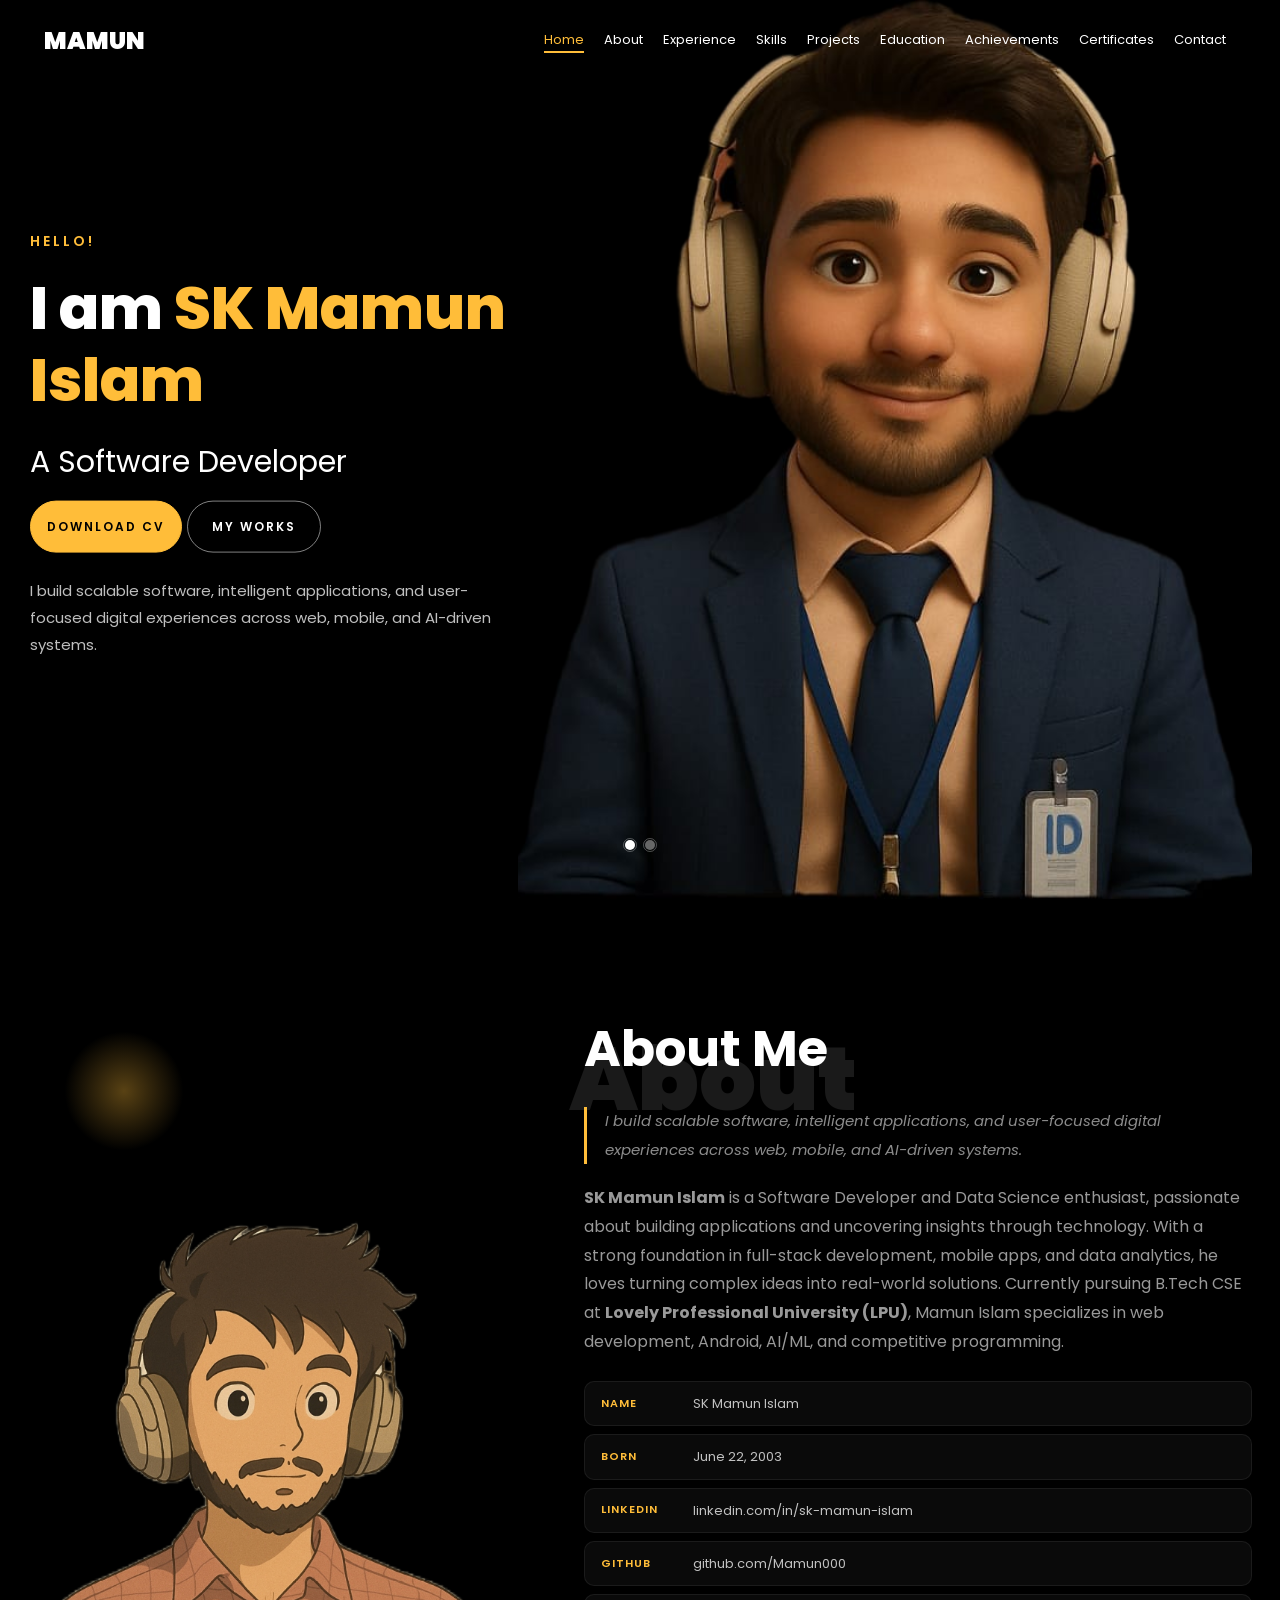
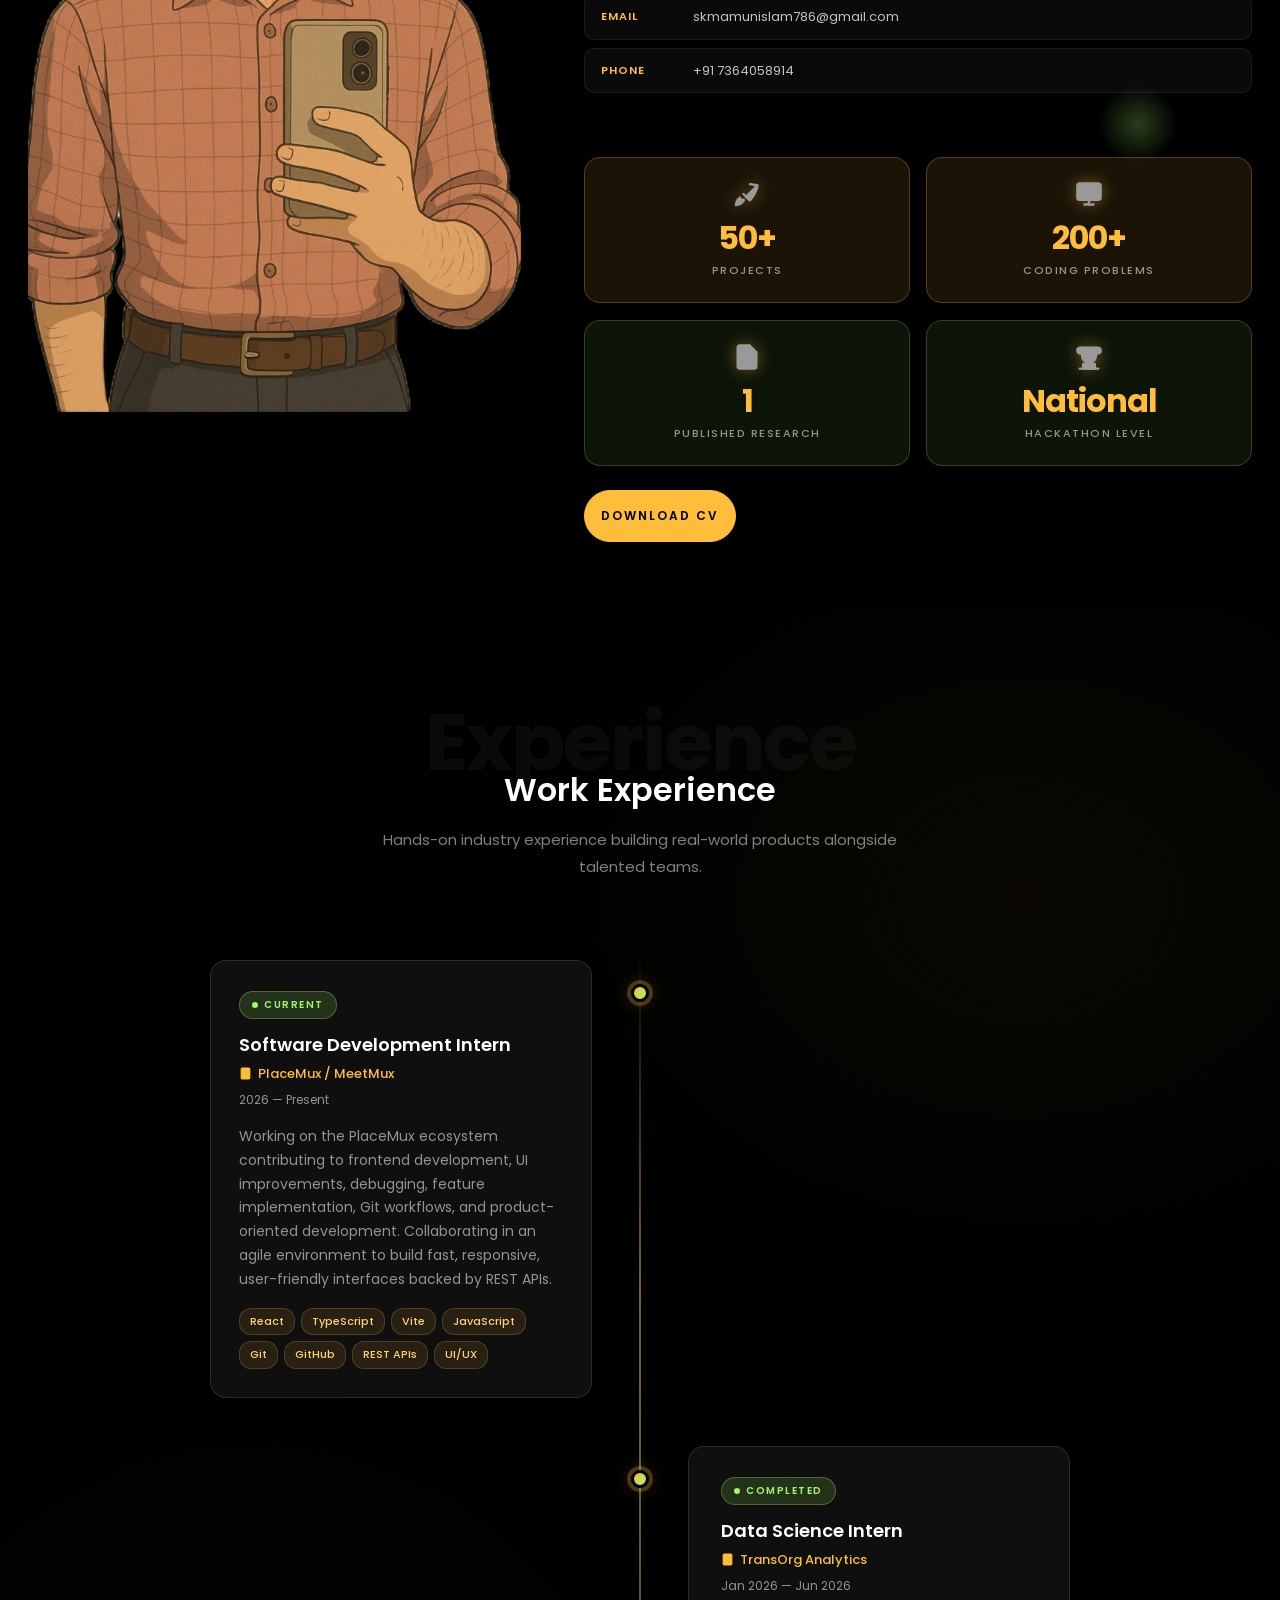
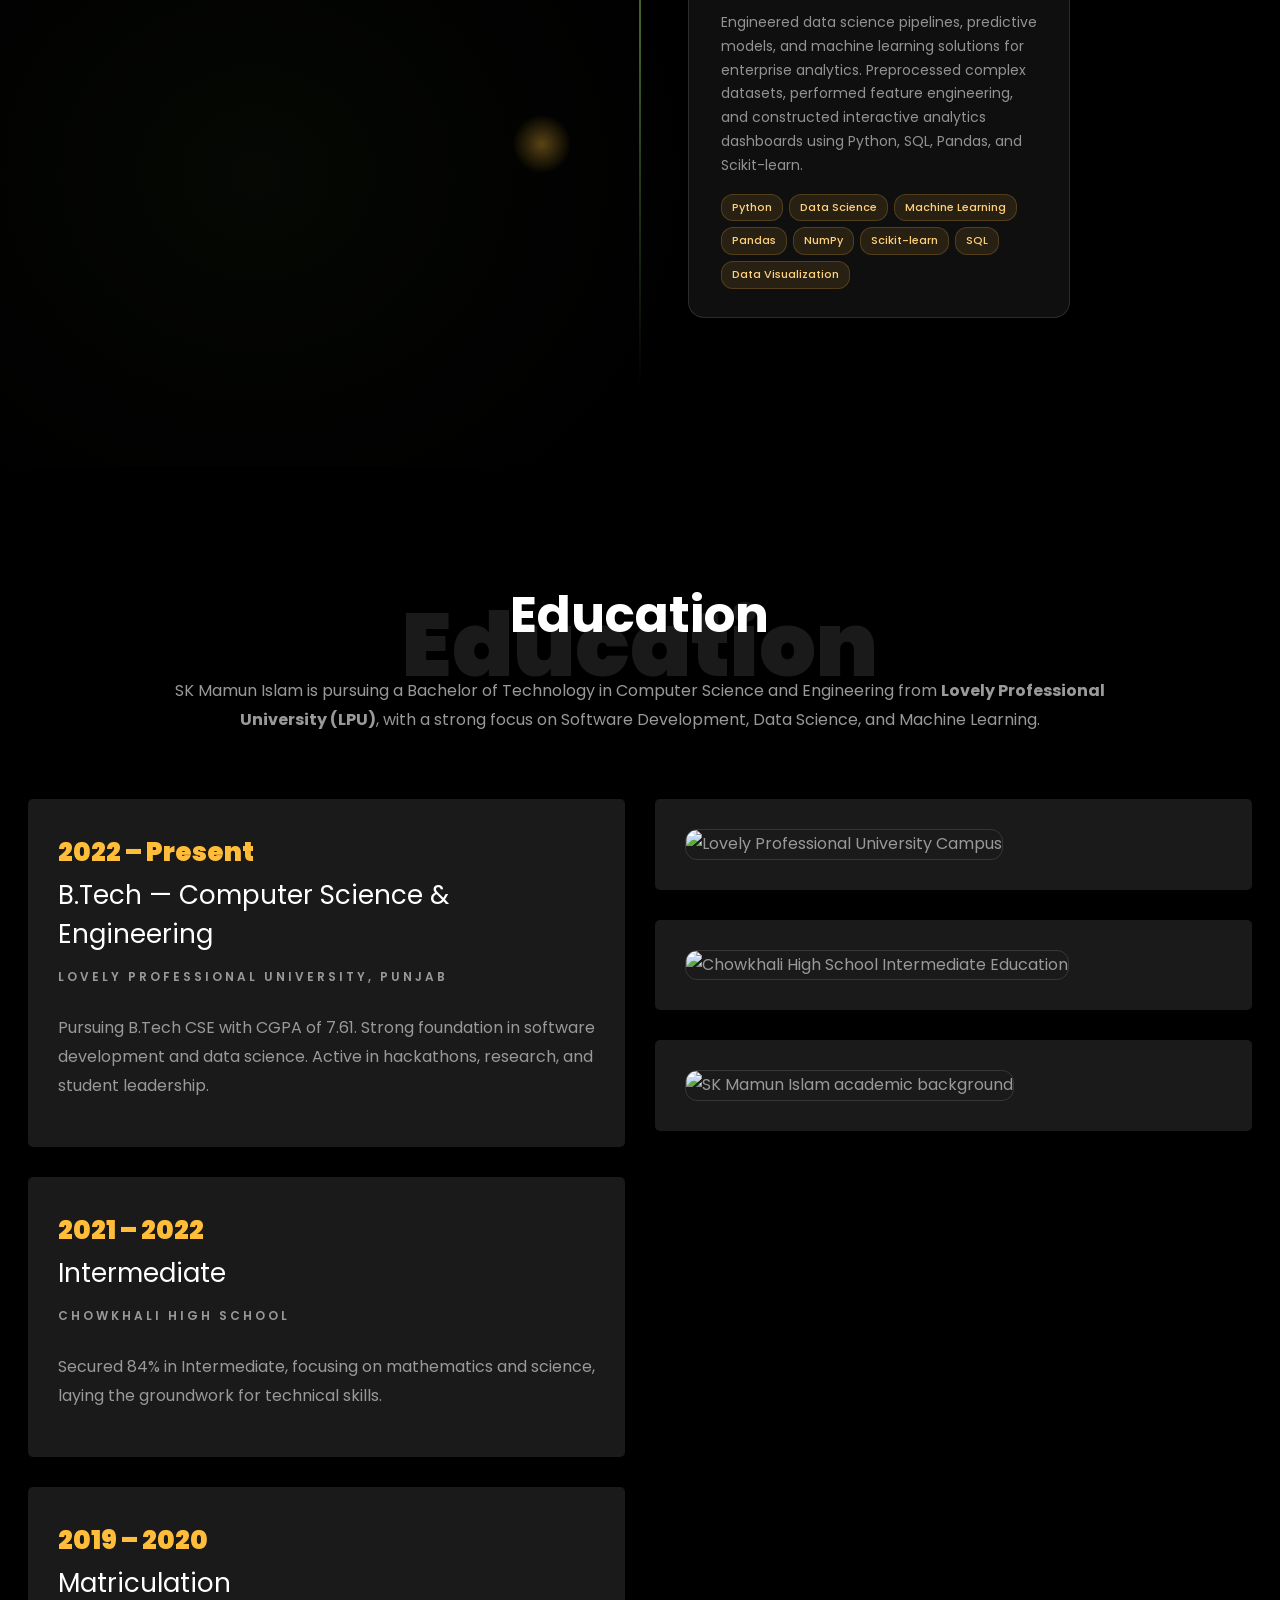
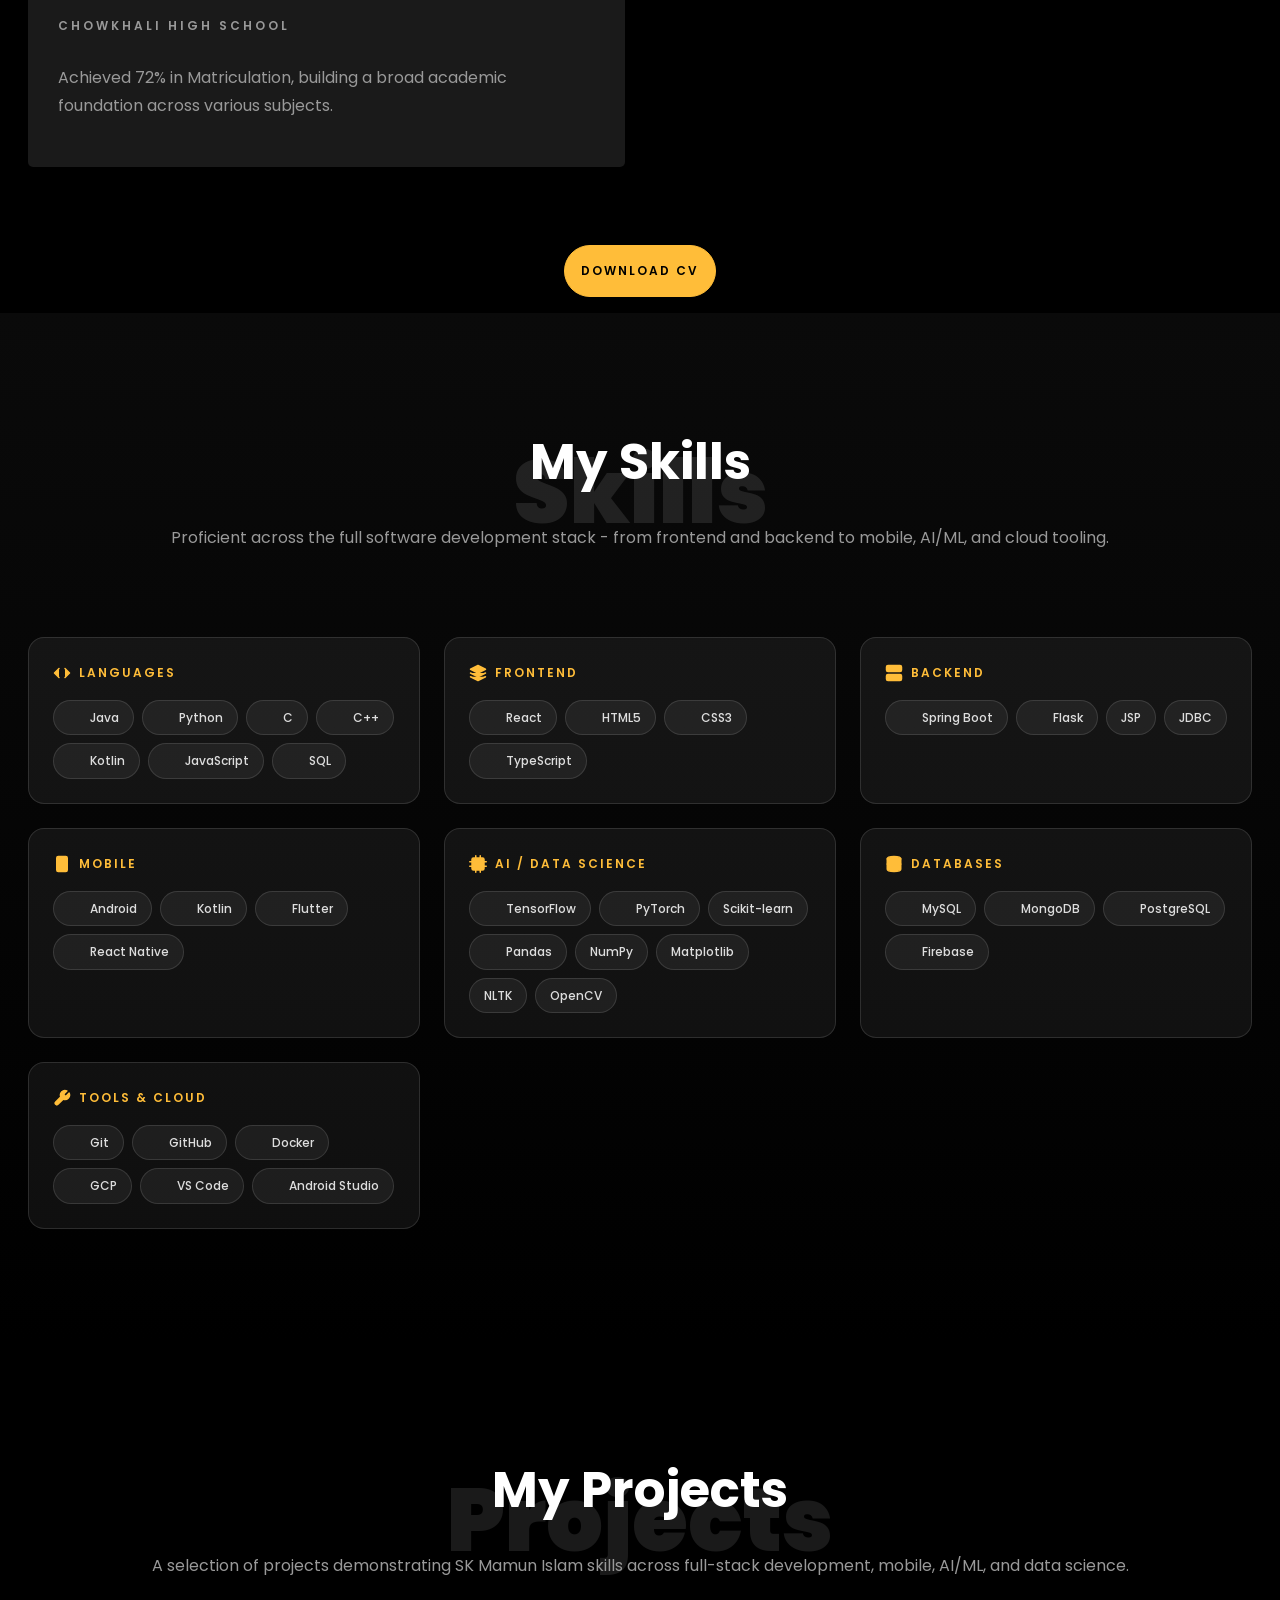
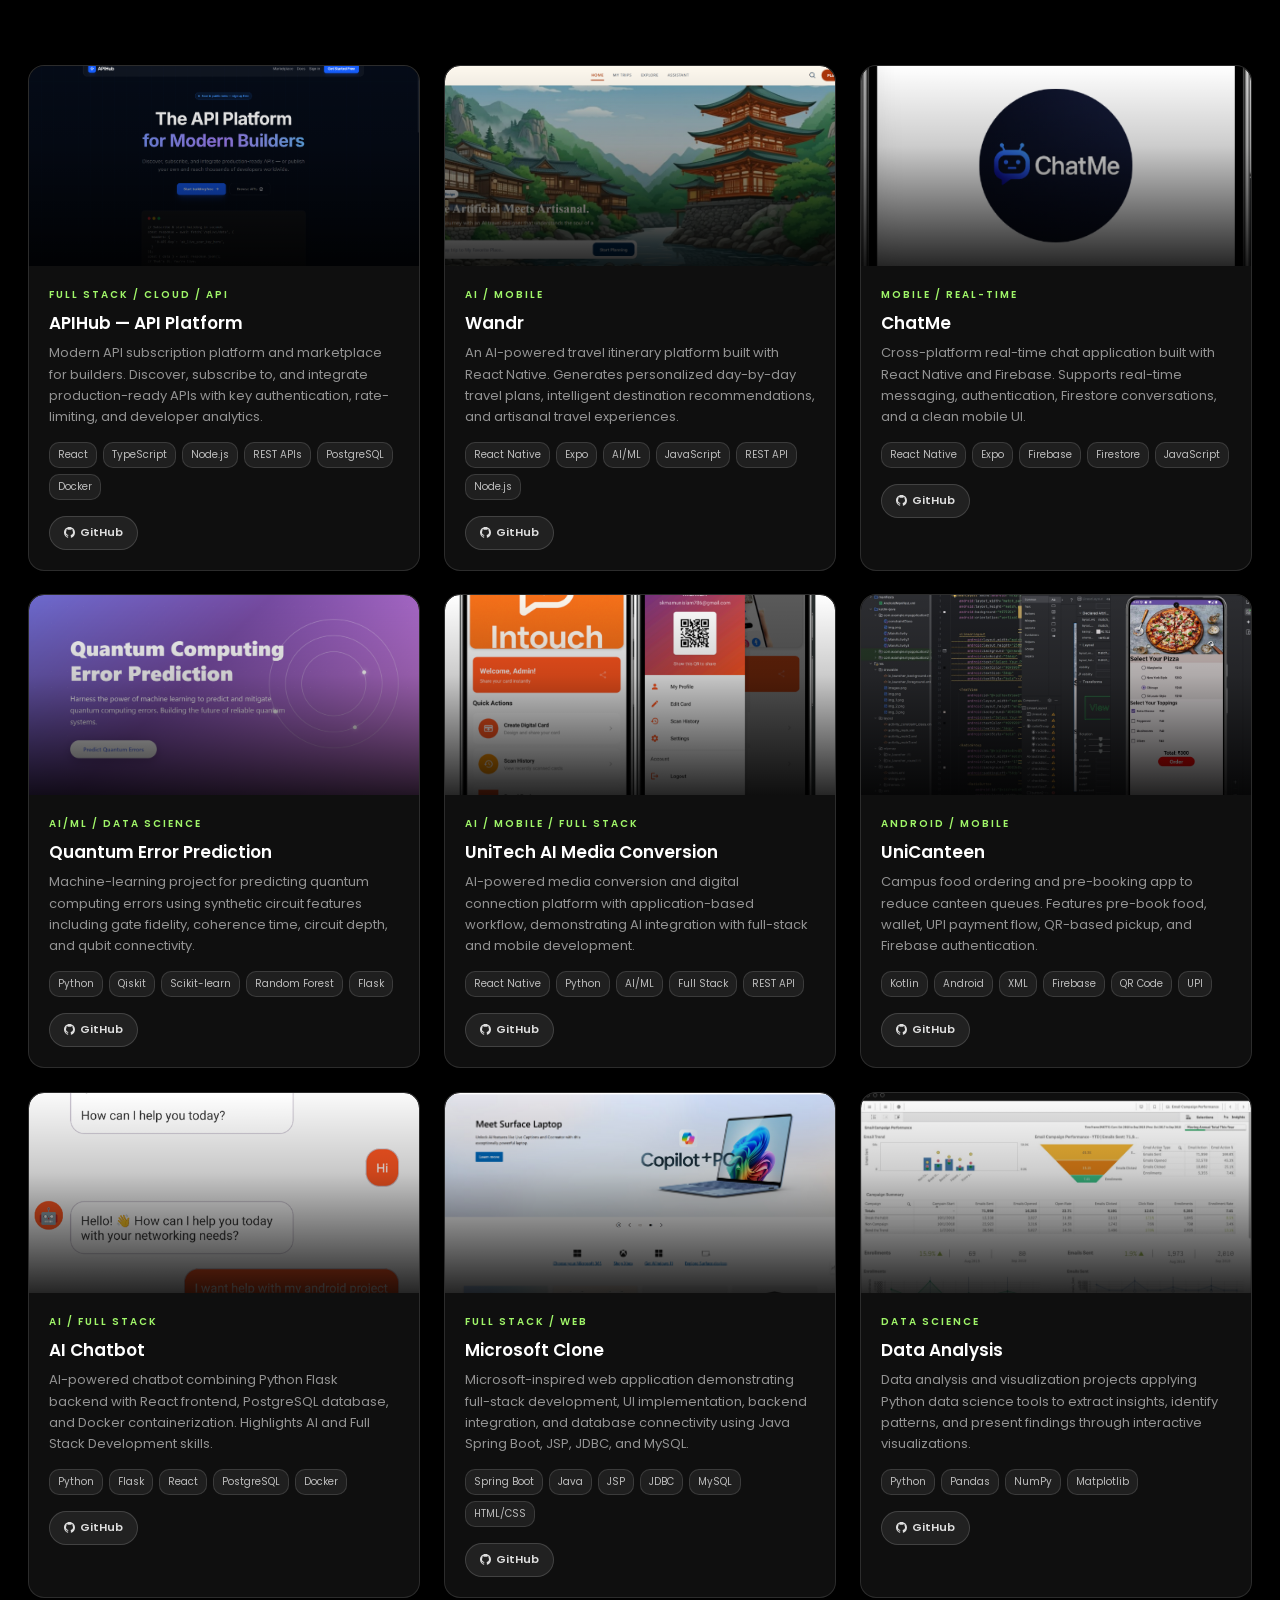
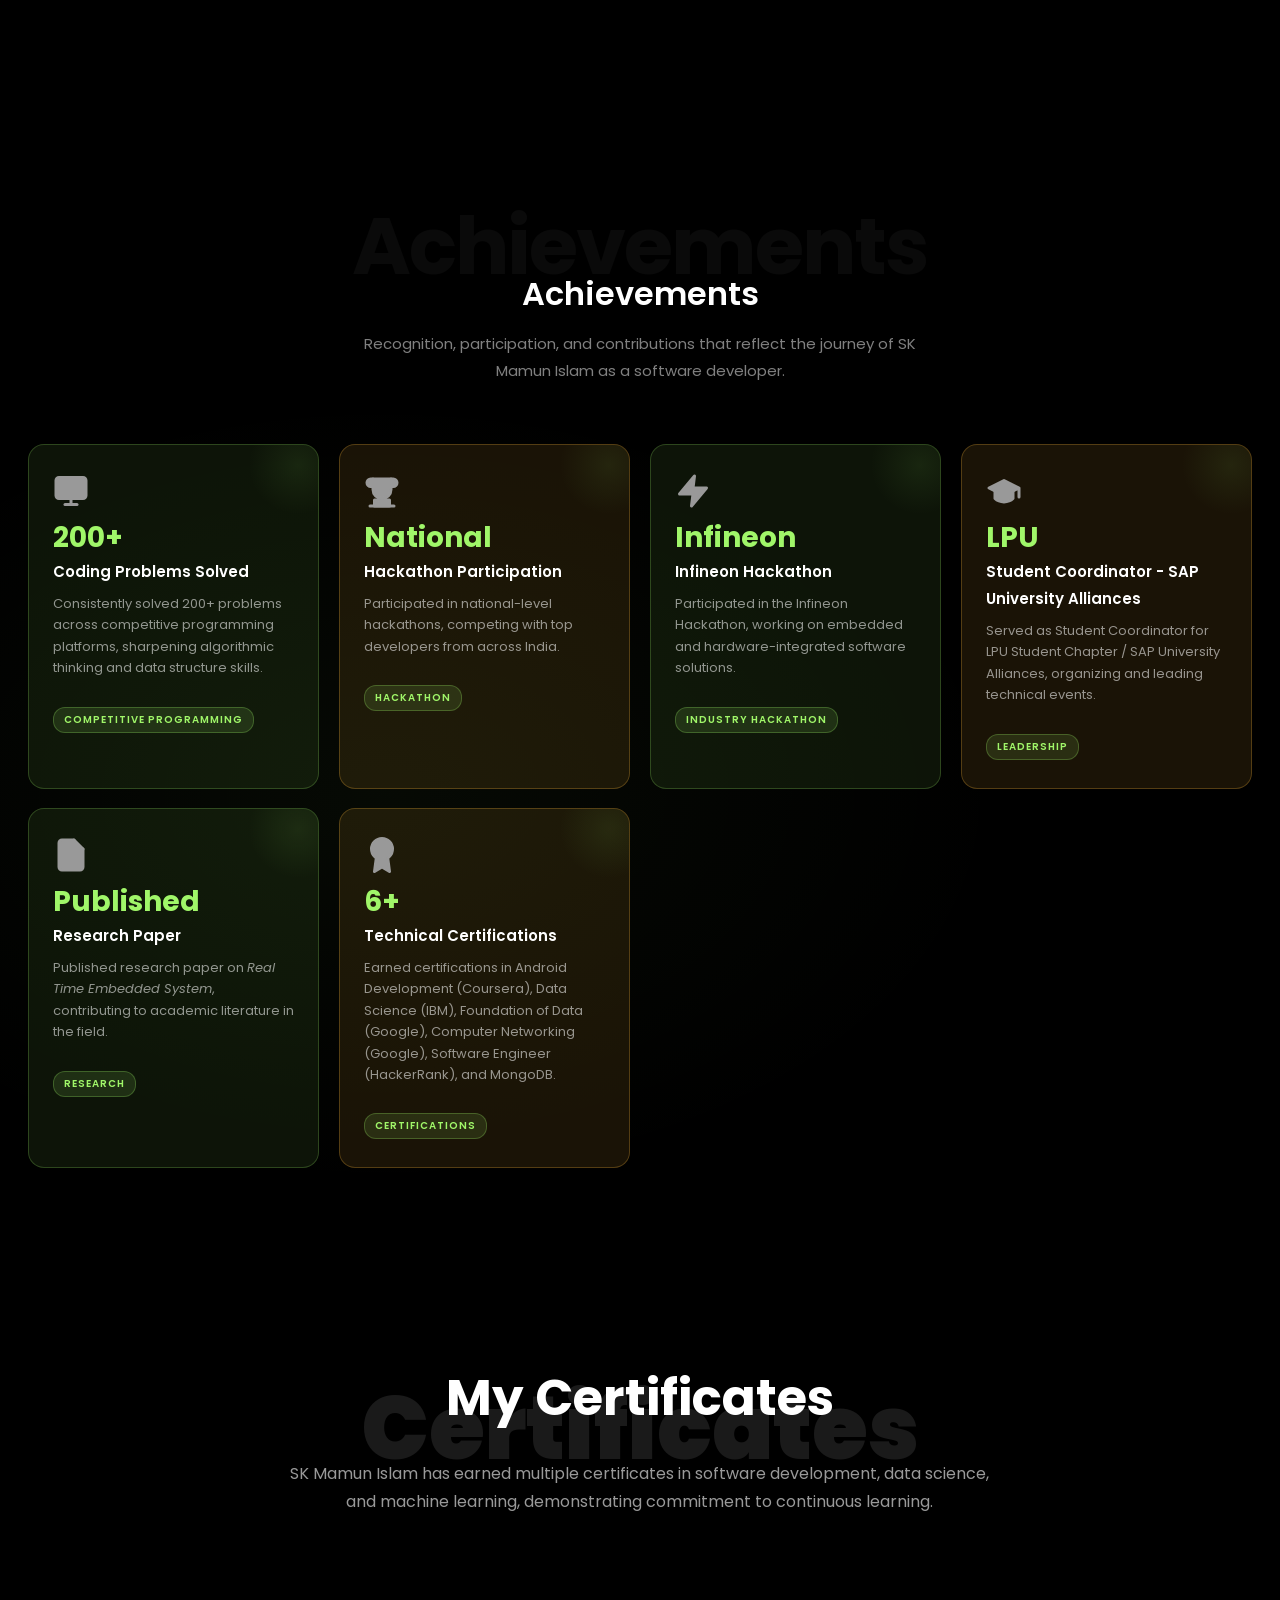
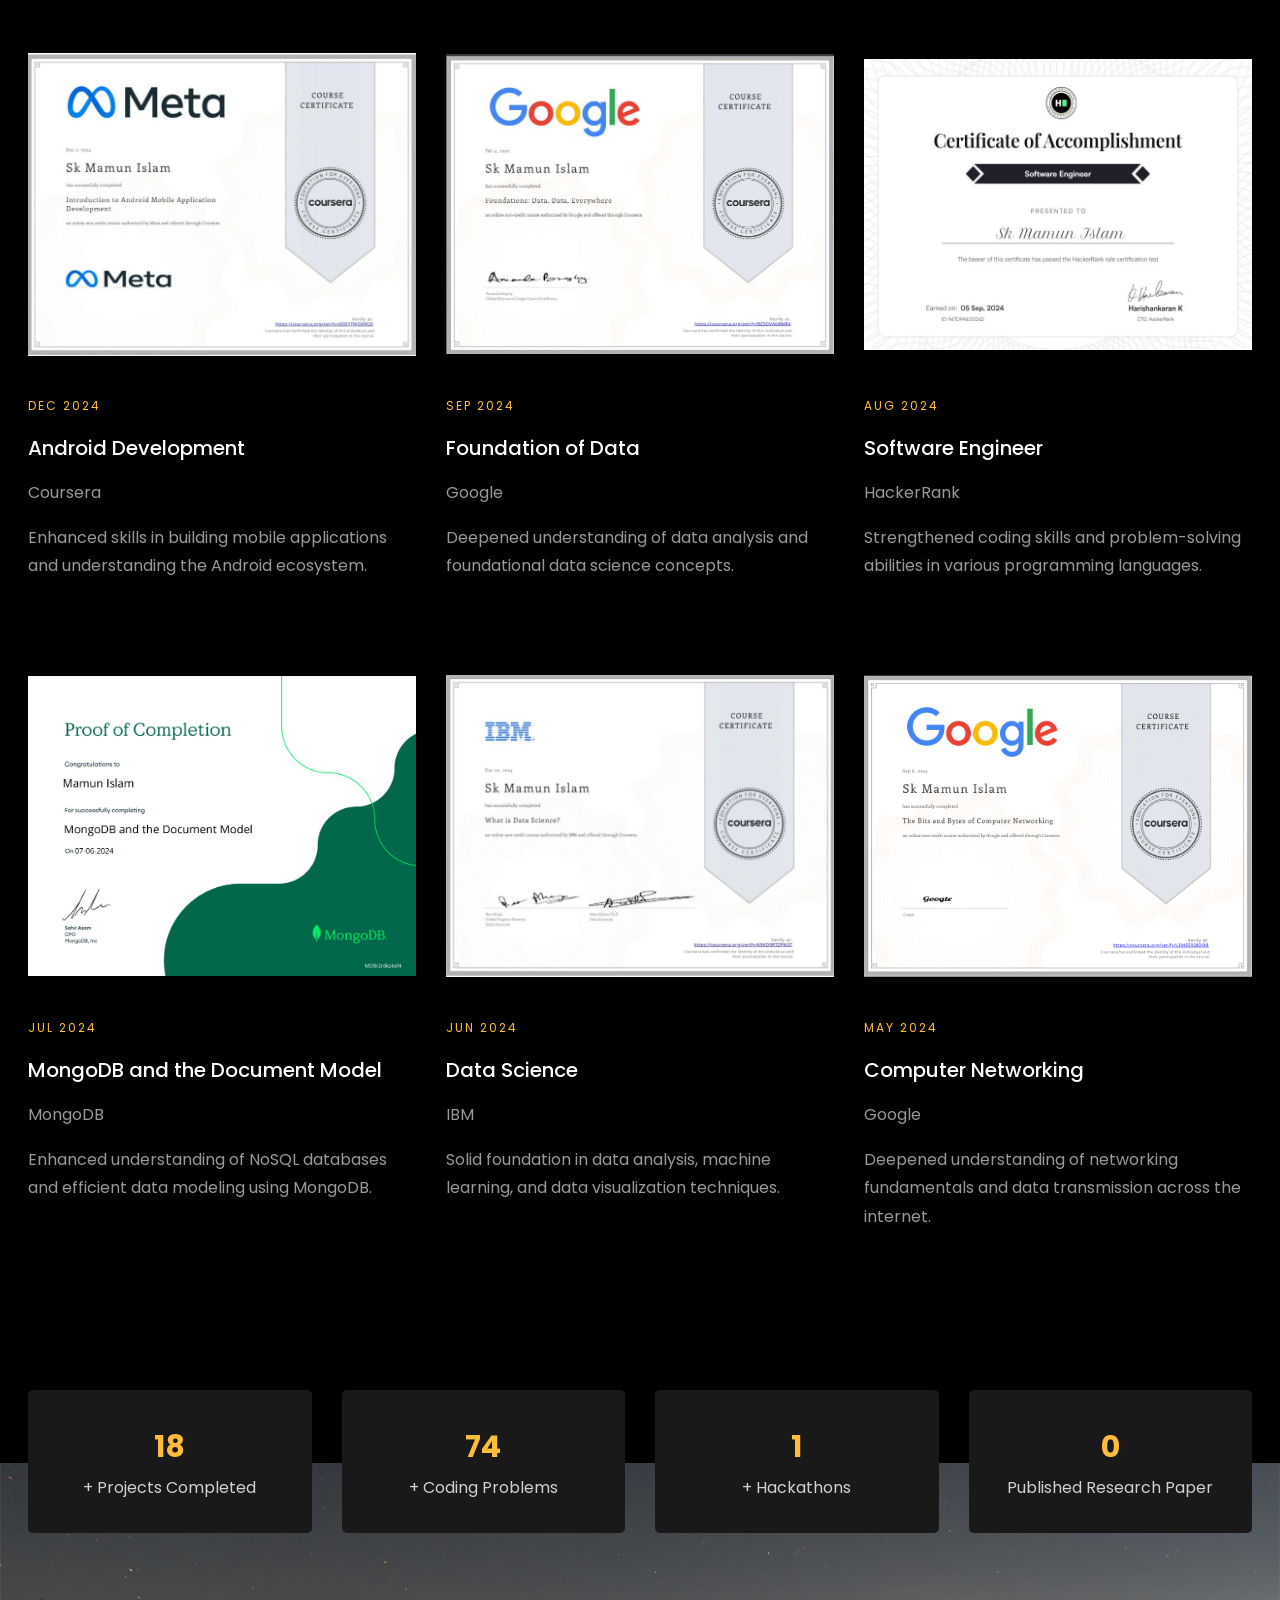
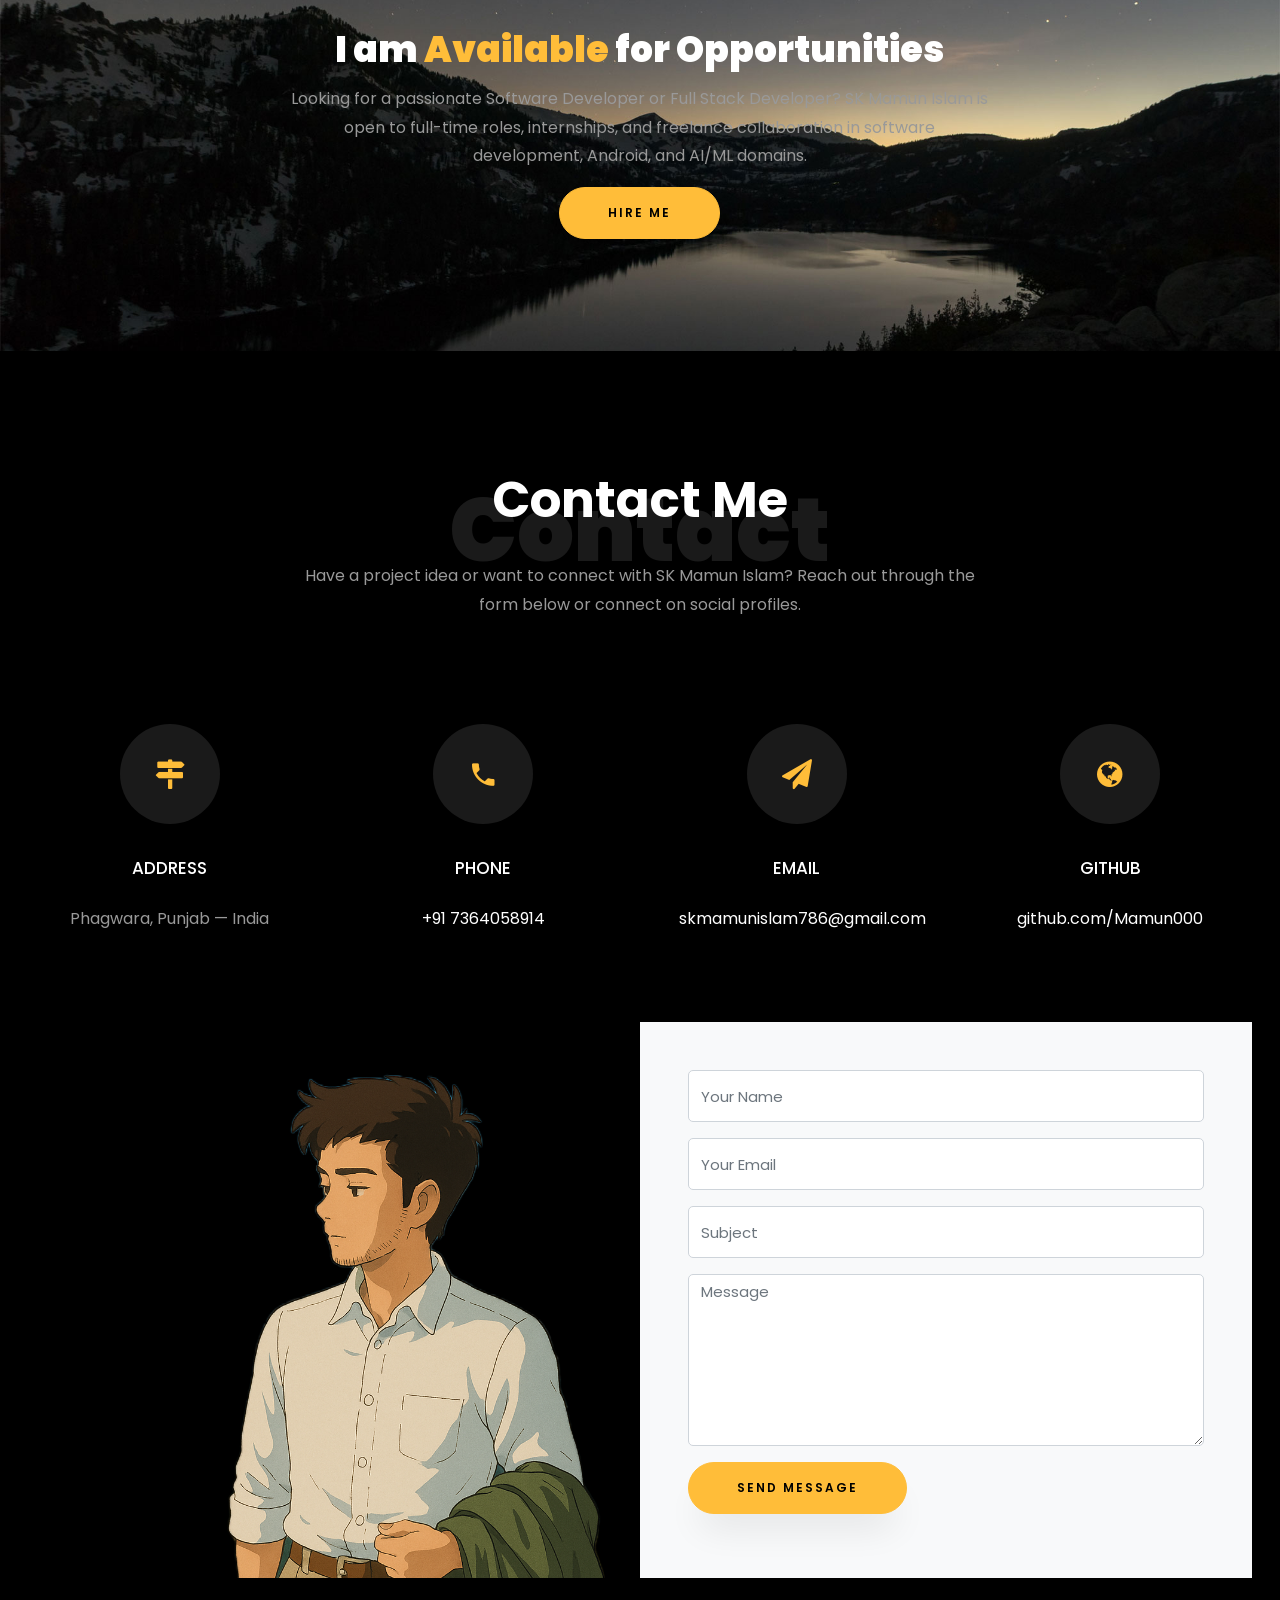
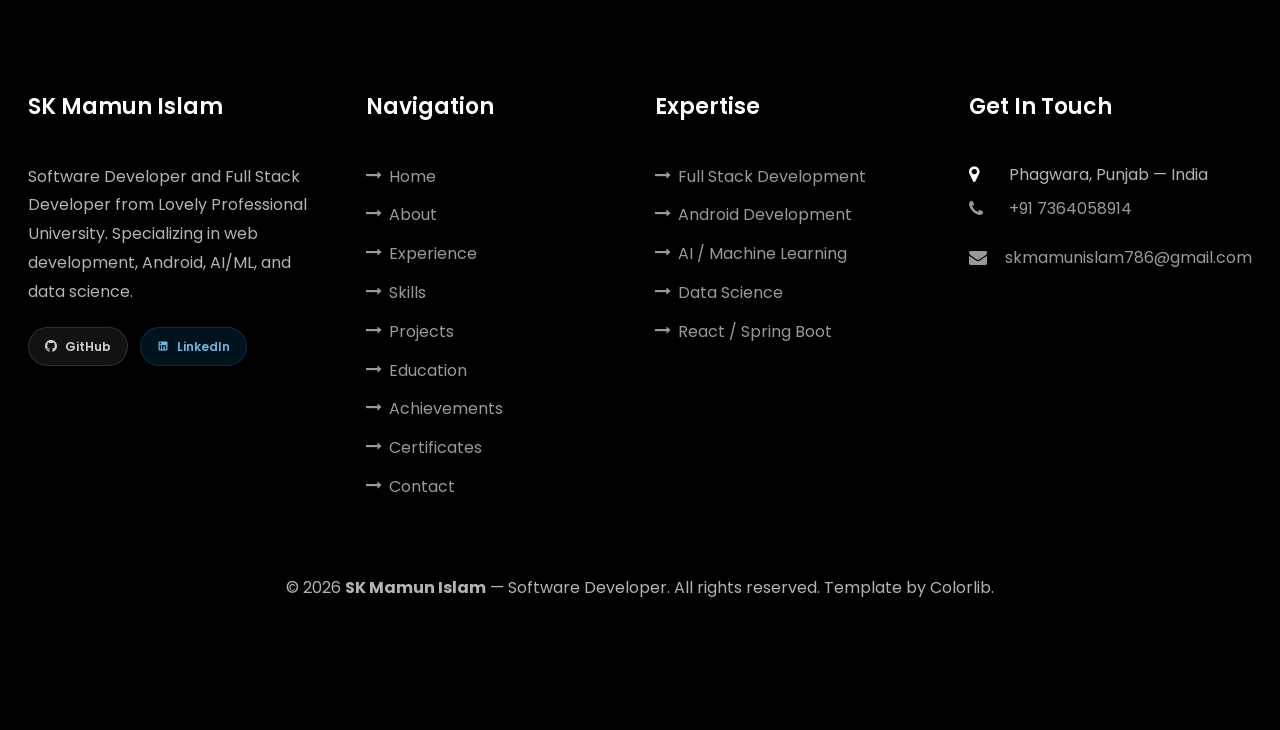
==== commit 3f2411ca: "Update" ====
--- a/index.html
+++ b/index.html
@@ -1,98 +1,61 @@
 <!DOCTYPE html>
 <html lang="en">
   <head>
-
-    <!-- Primary SEO -->
     <title>SK Mamun Islam | Software Developer | Full Stack Developer</title>
-
     <meta charset="utf-8">
     <meta name="viewport" content="width=device-width, initial-scale=1, shrink-to-fit=no">
-
-    <meta
-      name="description"
-      content="SK Mamun Islam is a Software Developer and Data Science enthusiast specializing in full-stack development, mobile applications, and AI/ML."
-    >
-
-    <meta
-      name="keywords"
-      content="SK Mamun Islam, Mamun Islam, Software Developer, Full Stack Developer, Android Developer, iOS Developer, Data Science, AI ML, Java Developer, Web Developer"
-    >
-
+    <meta name="description" content="SK Mamun Islam is a Software Developer and Full Stack Developer from Lovely Professional University specializing in web development, Android, AI/ML, and data science.">
+    <meta name="keywords" content="SK Mamun Islam, Mamun Islam, SK Mamun, Software Developer, Full Stack Developer, Android Developer, AI ML, Data Science, Lovely Professional University, LPU, React, Java, Spring Boot, Python, Kotlin">
     <meta name="author" content="SK Mamun Islam">
-
-    <!-- Tell search engines to index this page -->
-    <meta name="robots" content="index, follow">
-
-    <!-- Canonical URL -->
-    <link
-      rel="canonical"
-      href="https://mamun000.github.io/MyPortfolio/"
-    >
-
-    <!-- Open Graph / Social Sharing -->
-    <meta
-      property="og:title"
-      content="SK Mamun Islam | Software Developer | Full Stack Developer"
-    >
-
-    <meta
-      property="og:description"
-      content="Portfolio of SK Mamun Islam — Software Developer, Full Stack Developer, Android Developer, and Data Science enthusiast."
-    >
-
-    <meta
-      property="og:url"
-      content="https://mamun000.github.io/MyPortfolio/"
-    >
-
-    <meta
-      property="og:type"
-      content="website"
-    >
-
-    <meta
-      property="og:image"
-      content="https://mamun000.github.io/MyPortfolio/images/IMG_SEGMENT_SEND1.png"
-    >
-
-    <meta
-      property="og:image:alt"
-      content="SK Mamun Islam - Software Developer"
-    >
-
-    <meta
-      property="og:site_name"
-      content="SK Mamun Islam Portfolio"
-    >
-
-    <!-- Twitter Card -->
-    <meta
-      name="twitter:card"
-      content="summary_large_image"
-    >
-
-    <meta
-      name="twitter:title"
-      content="SK Mamun Islam | Software Developer"
-    >
-
-    <meta
-      name="twitter:description"
-      content="Portfolio of SK Mamun Islam — Software Developer, Full Stack Developer and Data Science enthusiast."
-    >
-
-    <meta
-      name="twitter:image"
-      content="https://mamun000.github.io/MyPortfolio/images/IMG_SEGMENT_SEND1.png"
-    >
-
-    <!-- Google Fonts -->
-    <link
-      href="https://fonts.googleapis.com/css?family=Poppins:100,200,300,400,500,600,700,800,900"
-      rel="stylesheet"
-    >
-
-    <!-- CSS -->
+    <meta name="robots" content="index, follow, max-snippet:-1, max-image-preview:large, max-video-preview:-1">
+    <link rel="canonical" href="https://mamun000.github.io/MyPortfolio/">
+    <meta property="og:title" content="SK Mamun Islam | Software Developer | Full Stack Developer">
+    <meta property="og:description" content="SK Mamun Islam is a Software Developer and Full Stack Developer from Lovely Professional University specializing in web development, Android, AI/ML, and data science.">
+    <meta property="og:url" content="https://mamun000.github.io/MyPortfolio/">
+    <meta property="og:type" content="website">
+    <meta property="og:image" content="https://mamun000.github.io/MyPortfolio/images/IMG_SEGMENT_SEND1.png">
+    <meta property="og:image:alt" content="SK Mamun Islam - Software Developer portfolio photo">
+    <meta property="og:site_name" content="SK Mamun Islam Portfolio">
+    <meta property="og:locale" content="en_US">
+    <meta name="twitter:card" content="summary_large_image">
+    <meta name="twitter:title" content="SK Mamun Islam | Software Developer">
+    <meta name="twitter:description" content="Portfolio of SK Mamun Islam - Software Developer, Full Stack Developer, and AI/ML enthusiast from Lovely Professional University.">
+    <meta name="twitter:image" content="https://mamun000.github.io/MyPortfolio/images/IMG_SEGMENT_SEND1.png">
+    <meta name="twitter:image:alt" content="SK Mamun Islam - Software Developer">
+    <script type="application/ld+json">
+    {
+      "@context": "https://schema.org",
+      "@graph": [
+        {
+          "@type": "Person",
+          "@id": "https://mamun000.github.io/MyPortfolio/#person",
+          "name": "SK Mamun Islam",
+          "alternateName": ["SK Mamun", "Mamun Islam"],
+          "url": "https://mamun000.github.io/MyPortfolio/",
+          "image": {"@type": "ImageObject","url": "https://mamun000.github.io/MyPortfolio/images/IMG_SEGMENT_SEND1.png","caption": "SK Mamun Islam - Software Developer"},
+          "jobTitle": "Software Developer",
+          "description": "SK Mamun Islam is a Software Developer and Full Stack Developer specializing in web development, Android, AI/ML, and data science.",
+          "alumniOf": {"@type": "CollegeOrUniversity","name": "Lovely Professional University","url": "https://www.lpu.in/"},
+          "knowsAbout": ["Software Development","Full Stack Development","Android Development","AI","Machine Learning","Data Science","React","Java","Spring Boot","Python","Kotlin","JavaScript"],
+          "email": "skmamunislam786@gmail.com",
+          "telephone": "+917364058914",
+          "address": {"@type": "PostalAddress","addressLocality": "Phagwara","addressRegion": "Punjab","addressCountry": "IN"},
+          "sameAs": ["https://github.com/Mamun000","https://www.linkedin.com/in/sk-mamun-islam/"]
+        },
+        {
+          "@type": "WebSite",
+          "@id": "https://mamun000.github.io/MyPortfolio/#website",
+          "name": "SK Mamun Islam | Portfolio",
+          "url": "https://mamun000.github.io/MyPortfolio/",
+          "description": "Official portfolio of SK Mamun Islam - Software Developer, Full Stack Developer, and AI/ML enthusiast.",
+          "publisher": {"@id": "https://mamun000.github.io/MyPortfolio/#person"}
+        }
+      ]
+    }
+    </script>
+    <link rel="preconnect" href="https://fonts.googleapis.com">
+    <link rel="preconnect" href="https://fonts.gstatic.com" crossorigin>
+    <link href="https://fonts.googleapis.com/css2?family=Poppins:wght@100;200;300;400;500;600;700;800;900&family=Inter:wght@300;400;500;600;700&display=swap" rel="stylesheet">
     <link rel="stylesheet" href="css/open-iconic-bootstrap.min.css">
     <link rel="stylesheet" href="css/animate.css">
     <link rel="stylesheet" href="css/owl.carousel.min.css">
@@ -103,2195 +66,763 @@
     <link rel="stylesheet" href="css/flaticon.css">
     <link rel="stylesheet" href="css/icomoon.css">
     <link rel="stylesheet" href="css/style.css">
-
+    <link rel="stylesheet" href="css/glassmorphism-enhancements.css">
   </head>
-
-  <body
-    data-spy="scroll"
-    data-target=".site-navbar-target"
-    data-offset="300"
-  >
-
-    <!-- NAVIGATION -->
-    <nav
-      class="navbar navbar-expand-lg navbar-dark ftco_navbar ftco-navbar-light site-navbar-target"
-      id="ftco-navbar"
-    >
-      <div class="container">
-
-        <a class="navbar-brand" href="index.html">Mamun</a>
-
-        <button
-          class="navbar-toggler js-fh5co-nav-toggle fh5co-nav-toggle"
-          type="button"
-          data-toggle="collapse"
-          data-target="#ftco-nav"
-          aria-controls="ftco-nav"
-          aria-expanded="false"
-          aria-label="Toggle navigation"
-        >
+  <body data-spy="scroll" data-target=".site-navbar-target" data-offset="300">
+    <nav class="navbar navbar-expand-lg navbar-dark ftco_navbar ftco-navbar-light site-navbar-target" id="ftco-navbar" aria-label="Main navigation">
+      <div class="container">
+        <a class="navbar-brand" href="index.html" aria-label="SK Mamun Islam Home">Mamun</a>
+        <button class="navbar-toggler js-fh5co-nav-toggle fh5co-nav-toggle" type="button" data-toggle="collapse" data-target="#ftco-nav" aria-controls="ftco-nav" aria-expanded="false" aria-label="Toggle navigation">
           <span class="oi oi-menu"></span> Menu
         </button>
-
         <div class="collapse navbar-collapse" id="ftco-nav">
           <ul class="navbar-nav nav ml-auto">
-
-            <li class="nav-item">
-              <a href="#home-section" class="nav-link">
-                <span>Home</span>
-              </a>
-            </li>
-
-            <li class="nav-item">
-              <a href="#about-section" class="nav-link">
-                <span>About</span>
-              </a>
-            </li>
-
-            <li class="nav-item">
-              <a href="#resume-section" class="nav-link">
-                <span>Education</span>
-              </a>
-            </li>
-
-            <li class="nav-item">
-              <a href="#services-section" class="nav-link">
-                <span>Training</span>
-              </a>
-            </li>
-
-            <li class="nav-item">
-              <a href="#skills-section" class="nav-link">
-                <span>Skills</span>
-              </a>
-            </li>
-
-            <li class="nav-item">
-              <a href="#projects-section" class="nav-link">
-                <span>Projects</span>
-              </a>
-            </li>
-
-            <li class="nav-item">
-              <a href="#blog-section" class="nav-link">
-                <span>Certificates</span>
-              </a>
-            </li>
-
-            <li class="nav-item">
-              <a href="#contact-section" class="nav-link">
-                <span>Contact</span>
-              </a>
-            </li>
-
+            <li class="nav-item"><a href="#home-section" class="nav-link"><span>Home</span></a></li>
+            <li class="nav-item"><a href="#about-section" class="nav-link"><span>About</span></a></li>
+            <li class="nav-item"><a href="#experience-section" class="nav-link"><span>Experience</span></a></li>
+            <li class="nav-item"><a href="#skills-section" class="nav-link"><span>Skills</span></a></li>
+            <li class="nav-item"><a href="#projects-section" class="nav-link"><span>Projects</span></a></li>
+            <li class="nav-item"><a href="#resume-section" class="nav-link"><span>Education</span></a></li>
+            <li class="nav-item"><a href="#achievements-section" class="nav-link"><span>Achievements</span></a></li>
+            <li class="nav-item"><a href="#blog-section" class="nav-link"><span>Certificates</span></a></li>
+            <li class="nav-item"><a href="#contact-section" class="nav-link"><span>Contact</span></a></li>
           </ul>
         </div>
       </div>
     </nav>
 
-    <!-- HERO SECTION -->
-    <section id="home-section" class="hero">
+    <section id="home-section" class="hero" aria-label="Hero introduction">
+      <div class="home-slider owl-carousel">
+        <div class="slider-item">
+          <div class="overlay"></div>
+          <div class="container">
+            <div class="row d-md-flex no-gutters slider-text align-items-end justify-content-end" data-scrollax-parent="true">
+              <div class="one-third js-fullheight order-md-last img" style="background-image:url(images/IMG_SEGMENT_SEND1.png);" role="img" aria-label="SK Mamun Islam Software Developer">
+                <div class="overlay"></div>
+              </div>
+              <div class="one-forth d-flex align-items-center ftco-animate" data-scrollax="properties: { translateY: '70%' }">
+                <div class="text">
+                  <span class="subheading">Hello!</span>
+                  <h1 class="mb-4 mt-3" id="hero-name">I am <span>SK Mamun Islam</span></h1>
+                  <h2 class="mb-3">A Software Developer</h2>
+                  <p class="mb-4">
+                    <a href="./Mamun.pdf" class="btn btn-primary py-3 px-3" target="_blank" rel="noopener" aria-label="Download SK Mamun Islam CV">Download CV</a>
+                    <a href="#projects-section" class="btn btn-white btn-outline-white py-3 px-4" aria-label="View SK Mamun Islam projects">My Works</a>
+                  </p>
+                  <p class="hero-intro-text mt-3">I build scalable software, intelligent applications, and user-focused digital experiences across web, mobile, and AI-driven systems.</p>
+                </div>
+              </div>
+            </div>
+          </div>
+        </div>
+        <div class="slider-item">
+          <div class="overlay"></div>
+          <div class="container">
+            <div class="row d-flex no-gutters slider-text align-items-end justify-content-end" data-scrollax-parent="true">
+              <div class="one-third js-fullheight order-md-last img" style="background-image:url(images/IMG_SEGMENT_SEND3.png);" role="img" aria-label="SK Mamun Islam Data Science">
+                <div class="overlay"></div>
+              </div>
+              <div class="one-forth d-flex align-items-center ftco-animate" data-scrollax="properties: { translateY: '70%' }">
+                <div class="text">
+                  <span class="subheading">Hello!</span>
+                  <h1 class="mb-4 mt-3">I <span>specialize in</span> Data Science</h1>
+                  <p class="mb-4">
+                    <a href="./Mamun.pdf" class="btn btn-primary py-3 px-3" target="_blank" rel="noopener">Download CV</a>
+                    <a href="#projects-section" class="btn btn-white btn-outline-white py-3 px-4">My Works</a>
+                  </p>
+                  <p class="hero-intro-text mt-3">I build scalable software, intelligent applications, and user-focused digital experiences across web, mobile, and AI-driven systems.</p>
+                </div>
+              </div>
+            </div>
+          </div>
+        </div>
+      </div>
+    </section>
+    <section class="ftco-about img ftco-section ftco-no-pb" id="about-section" aria-labelledby="about-heading">
+      <div class="ambient-particle particle-gold particle-1" aria-hidden="true"></div>
+      <div class="ambient-particle particle-green particle-2" aria-hidden="true"></div>
+      <div class="container">
+        <div class="row d-flex">
+          <div class="col-md-6 col-lg-5 d-flex">
+            <div class="img-about img d-flex align-items-stretch">
+              <div class="overlay"></div>
+              <div class="img d-flex align-self-stretch align-items-center" style="background-image:url(images/IMG_SEGMENT_SEND.png);" role="img" aria-label="SK Mamun Islam Software Developer profile photo"></div>
+            </div>
+          </div>
+          <div class="col-md-6 col-lg-7 pl-lg-5 pb-5">
+            <div class="row justify-content-start pb-3">
+              <div class="col-md-12 heading-section ftco-animate">
+                <h1 class="big" aria-hidden="true">About</h1>
+                <h2 class="mb-3" id="about-heading">About Me</h2>
+                <p class="about-intro-text">I build scalable software, intelligent applications, and user-focused digital experiences across web, mobile, and AI-driven systems.</p>
+                <p><strong>SK Mamun Islam</strong> is a Software Developer and Data Science enthusiast, passionate about building applications and uncovering insights through technology. With a strong foundation in full-stack development, mobile apps, and data analytics, he loves turning complex ideas into real-world solutions. Currently pursuing B.Tech CSE at <strong>Lovely Professional University (LPU)</strong>, Mamun Islam specializes in web development, Android, AI/ML, and competitive programming.</p>
+                <ul class="list-unstyled mt-4">
+                  <li class="about-info-item"><span class="about-info-label">Name</span><span class="about-info-value">SK Mamun Islam</span></li>
+                  <li class="about-info-item"><span class="about-info-label">Born</span><span class="about-info-value">June 22, 2003</span></li>
+                  <li class="about-info-item"><span class="about-info-label">LinkedIn</span><span class="about-info-value"><a href="https://www.linkedin.com/in/sk-mamun-islam/" target="_blank" rel="noopener" aria-label="SK Mamun Islam LinkedIn">linkedin.com/in/sk-mamun-islam</a></span></li>
+                  <li class="about-info-item"><span class="about-info-label">GitHub</span><span class="about-info-value"><a href="https://github.com/Mamun000" target="_blank" rel="noopener" aria-label="SK Mamun Islam GitHub">github.com/Mamun000</a></span></li>
+                  <li class="about-info-item"><span class="about-info-label">Email</span><span class="about-info-value"><a href="mailto:skmamunislam786@gmail.com">skmamunislam786@gmail.com</a></span></li>
+                  <li class="about-info-item"><span class="about-info-label">Phone</span><span class="about-info-value"><a href="tel:+917364058914">+91 7364058914</a></span></li>
+                </ul>
+              </div>
+            </div>
+            <div class="ftco-animate">
+              <div class="stat-cards-grid">
+                <div class="stat-card glass-card glass-card-gold">
+                  <span class="stat-icon" aria-hidden="true"><svg class="svg-icon" viewBox="0 0 24 24" fill="none" stroke="currentColor" stroke-width="2" stroke-linecap="round" stroke-linejoin="round"><path d="M4.5 16.5c-1.5 1.26-2 5-2 5s3.74-.5 5-2c.71-.71 1.26-1.55 1.66-2.45L4.5 16.5z"/><path d="M12 15l-3-3m5.5-8.5C18.53 3.5 21 6 21 6s-2.5 7.5-6.5 11.5L11 14.5 14.5 11c4-4 6.5-6.5 6.5-6.5z"/><path d="M9 18c-2 2-5 2-5 2s0-3 2-5"/></svg></span>
+                  <span class="stat-number">50+</span>
+                  <span class="stat-label">Projects</span>
+                </div>
+                <div class="stat-card glass-card glass-card-gold">
+                  <span class="stat-icon" aria-hidden="true"><svg class="svg-icon" viewBox="0 0 24 24" fill="none" stroke="currentColor" stroke-width="2" stroke-linecap="round" stroke-linejoin="round"><rect x="2" y="3" width="20" height="14" rx="2" ry="2"/><line x1="8" y1="21" x2="16" y2="21"/><line x1="12" y1="17" x2="12" y2="21"/></svg></span>
+                  <span class="stat-number">200+</span>
+                  <span class="stat-label">Coding Problems</span>
+                </div>
+                <div class="stat-card glass-card glass-card-green">
+                  <span class="stat-icon" aria-hidden="true"><svg class="svg-icon" viewBox="0 0 24 24" fill="none" stroke="currentColor" stroke-width="2" stroke-linecap="round" stroke-linejoin="round"><path d="M14 2H6a2 2 0 0 0-2 2v16a2 2 0 0 0 2 2h12a2 2 0 0 0 2-2V8z"/><polyline points="14 2 14 8 20 8"/><line x1="16" y1="13" x2="8" y2="13"/><line x1="16" y1="17" x2="8" y2="17"/></svg></span>
+                  <span class="stat-number">1</span>
+                  <span class="stat-label">Published Research</span>
+                </div>
+                <div class="stat-card glass-card glass-card-green">
+                  <span class="stat-icon" aria-hidden="true"><svg class="svg-icon" viewBox="0 0 24 24" fill="none" stroke="currentColor" stroke-width="2" stroke-linecap="round" stroke-linejoin="round"><path d="M6 9H4.5a2.5 2.5 0 0 1 0-5H6"/><path d="M18 9h1.5a2.5 2.5 0 0 0 0-5H18"/><path d="M4 22h16"/><path d="M10 14.66V17c0 .55-.45 1-1 1H7v4h10v-4h-2c-.55 0-1-.45-1-1v-2.34"/><path d="M18 4H6v7a6 6 0 0 0 12 0V4z"/></svg></span>
+                  <span class="stat-number">National</span>
+                  <span class="stat-label">Hackathon Level</span>
+                </div>
+              </div>
+              <p class="mt-4">
+                <a href="./Mamun.pdf" class="btn btn-primary py-3 px-3" target="_blank" rel="noopener" aria-label="Download SK Mamun Islam resume PDF">Download CV</a>
+              </p>
+            </div>
+          </div>
+        </div>
+      </div>
+    </section>
+    <section id="experience-section" aria-labelledby="exp-heading">
+      <div class="ambient-particle particle-gold particle-3" aria-hidden="true"></div>
+      <div class="container">
+        <div class="exp-section-heading ftco-animate">
+          <span class="big" aria-hidden="true">Experience</span>
+          <h2 id="exp-heading">Work Experience</h2>
+          <p style="color:rgba(255,255,255,0.5);font-size:15px;max-width:560px;margin:12px auto 0;">Hands-on industry experience building real-world products alongside talented teams.</p>
+        </div>
+        <div class="exp-timeline">
+          <div class="exp-item ftco-animate">
+            <div class="exp-dot active" aria-hidden="true"></div>
+            <div class="exp-card glass-card">
+              <span class="exp-badge exp-badge-current">Current</span>
+              <h3 class="exp-card-title">Software Development Intern</h3>
+              <div class="exp-card-company"><svg class="svg-icon" viewBox="0 0 24 24" fill="none" stroke="currentColor" stroke-width="2" stroke-linecap="round" stroke-linejoin="round"><rect x="4" y="2" width="16" height="20" rx="2" ry="2"/><line x1="9" y1="6" x2="9" y2="6.01"/><line x1="15" y1="6" x2="15" y2="6.01"/><line x1="9" y1="10" x2="9" y2="10.01"/><line x1="15" y1="10" x2="15" y2="10.01"/><line x1="9" y1="14" x2="9" y2="14.01"/><line x1="15" y1="14" x2="15" y2="14.01"/><line x1="9" y1="18" x2="15" y2="18"/></svg> PlaceMux / MeetMux</div>
+              <div class="exp-card-date">2026 &mdash; Present</div>
+              <p class="exp-card-desc">Working on the PlaceMux ecosystem contributing to frontend development, UI improvements, debugging, feature implementation, Git workflows, and product-oriented development. Collaborating in an agile environment to build fast, responsive, user-friendly interfaces backed by REST APIs.</p>
+              <div class="exp-tech-chips" aria-label="Technologies used">
+                <span class="exp-tech-chip">React</span>
+                <span class="exp-tech-chip">TypeScript</span>
+                <span class="exp-tech-chip">Vite</span>
+                <span class="exp-tech-chip">JavaScript</span>
+                <span class="exp-tech-chip">Git</span>
+                <span class="exp-tech-chip">GitHub</span>
+                <span class="exp-tech-chip">REST APIs</span>
+                <span class="exp-tech-chip">UI/UX</span>
+              </div>
+            </div>
+          </div>
+          <div class="exp-item ftco-animate">
+            <div class="exp-dot active" aria-hidden="true"></div>
+            <div class="exp-card glass-card">
+              <span class="exp-badge exp-badge-current">Completed</span>
+              <h3 class="exp-card-title">Data Science Intern</h3>
+              <div class="exp-card-company"><svg class="svg-icon" viewBox="0 0 24 24" fill="none" stroke="currentColor" stroke-width="2" stroke-linecap="round" stroke-linejoin="round"><rect x="4" y="2" width="16" height="20" rx="2" ry="2"/><line x1="9" y1="6" x2="9" y2="6.01"/><line x1="15" y1="6" x2="15" y2="6.01"/><line x1="9" y1="10" x2="9" y2="10.01"/><line x1="15" y1="10" x2="15" y2="10.01"/><line x1="9" y1="14" x2="9" y2="14.01"/><line x1="15" y1="14" x2="15" y2="14.01"/><line x1="9" y1="18" x2="15" y2="18"/></svg> TransOrg Analytics</div>
+              <div class="exp-card-date">Jan 2026 &mdash; Jun 2026</div>
+              <p class="exp-card-desc">Engineered data science pipelines, predictive models, and machine learning solutions for enterprise analytics. Preprocessed complex datasets, performed feature engineering, and constructed interactive analytics dashboards using Python, SQL, Pandas, and Scikit-learn.</p>
+              <div class="exp-tech-chips" aria-label="Technologies used">
+                <span class="exp-tech-chip">Python</span>
+                <span class="exp-tech-chip">Data Science</span>
+                <span class="exp-tech-chip">Machine Learning</span>
+                <span class="exp-tech-chip">Pandas</span>
+                <span class="exp-tech-chip">NumPy</span>
+                <span class="exp-tech-chip">Scikit-learn</span>
+                <span class="exp-tech-chip">SQL</span>
+                <span class="exp-tech-chip">Data Visualization</span>
+              </div>
+            </div>
+          </div>
+        </div>
+      </div>
+    </section>
 
-      <div class="home-slider owl-carousel">
+    <section class="ftco-section ftco-no-pb" id="resume-section" aria-labelledby="edu-heading">
+      <div class="container">
+        <div class="row justify-content-center pb-5">
+          <div class="col-md-10 heading-section text-center ftco-animate">
+            <h1 class="big big-2" aria-hidden="true">Education</h1>
+            <h2 class="mb-4" id="edu-heading">Education</h2>
+            <p>SK Mamun Islam is pursuing a Bachelor of Technology in Computer Science and Engineering from <strong>Lovely Professional University (LPU)</strong>, with a strong focus on Software Development, Data Science, and Machine Learning.</p>
+          </div>
+        </div>
+        <div class="row">
+          <div class="col-md-6">
+            <div class="resume-wrap ftco-animate">
+              <span class="date">2022 &ndash; Present</span>
+              <h2>B.Tech &mdash; Computer Science &amp; Engineering</h2>
+              <span class="position">Lovely Professional University, Punjab</span>
+              <p class="mt-4">Pursuing B.Tech CSE with CGPA of 7.61. Strong foundation in software development and data science. Active in hackathons, research, and student leadership.</p>
+            </div>
+            <div class="resume-wrap ftco-animate">
+              <span class="date">2021 &ndash; 2022</span>
+              <h2>Intermediate</h2>
+              <span class="position">Chowkhali High School</span>
+              <p class="mt-4">Secured 84% in Intermediate, focusing on mathematics and science, laying the groundwork for technical skills.</p>
+            </div>
+            <div class="resume-wrap ftco-animate">
+              <span class="date">2019 &ndash; 2020</span>
+              <h2>Matriculation</h2>
+              <span class="position">Chowkhali High School</span>
+              <p class="mt-4">Achieved 72% in Matriculation, building a broad academic foundation across various subjects.</p>
+            </div>
+          </div>
+          <div class="col-md-6">
+            <div class="resume-wrap ftco-animate">
+              <img src="https://www.searchurcollege.com/exam/admin/search/gallery/college/col_1230.png" alt="Lovely Professional University Campus" class="img-fluid edu-img" loading="lazy" onerror="this.onerror=null;this.src='https://bookuradmission.com/college_banner/Lovely%20Professional%20University%20(LPU)_banner211112102119.jpg';">
+            </div>
+            <div class="resume-wrap ftco-animate">
+              <img src="https://encrypted-tbn0.gstatic.com/images?q=tbn:ANd9GcTlDyOkESO62snuYTHp1a2BvvrULSAMMKkrTKgyCuWDlHkXdoKsOmkXLm8&s=10" alt="Chowkhali High School Intermediate Education" class="img-fluid edu-img" loading="lazy" onerror="this.onerror=null;this.src='https://encrypted-tbn0.gstatic.com/images?q=tbn:ANd9GcSmCDwwbb2LPAduUUy_ACqXQ1D5CDwqYA&s';">
+            </div>
+            <div class="resume-wrap ftco-animate">
+              <img src="https://encrypted-tbn0.gstatic.com/images?q=tbn:ANd9GcT42hajbNx0dtLowQVlBtddpudgYxDf8IKMY5F-TBF_JW97USgafR4TeMUfMtWhOOfM5oE&usqp=CAU" alt="SK Mamun Islam academic background" class="img-fluid edu-img" loading="lazy">
+            </div>
+          </div>
+        </div>
+        <div class="row justify-content-center mt-5">
+          <div class="col-md-6 text-center ftco-animate">
+            <p><a href="./Mamun.pdf" class="btn btn-primary py-3 px-3" target="_blank" rel="noopener">Download CV</a></p>
+          </div>
+        </div>
+      </div>
+    </section>
+    <section class="ftco-section" id="skills-section" aria-labelledby="skills-heading">
+      <div class="container">
+        <div class="row justify-content-center pb-5">
+          <div class="col-md-12 heading-section text-center ftco-animate">
+            <h1 class="big big-2" aria-hidden="true">Skills</h1>
+            <h2 class="mb-4" id="skills-heading">My Skills</h2>
+            <p>Proficient across the full software development stack - from frontend and backend to mobile, AI/ML, and cloud tooling.</p>
+          </div>
+        </div>
+        <div class="skills-categories-grid ftco-animate">
+          <div class="skill-category-card glass-card">
+            <div class="skill-category-title"><span class="cat-icon"><svg class="svg-icon" viewBox="0 0 24 24" fill="none" stroke="currentColor" stroke-width="2" stroke-linecap="round" stroke-linejoin="round"><polyline points="16 18 22 12 16 6"/><polyline points="8 6 2 12 8 18"/></svg></span> Languages</div>
+            <div class="skill-chips-wrap">
+              <span class="skill-chip"><img class="skill-logo" src="https://cdn.jsdelivr.net/gh/devicons/devicon/icons/java/java-original.svg" alt="" loading="lazy"> Java</span>
+              <span class="skill-chip"><img class="skill-logo" src="https://cdn.jsdelivr.net/gh/devicons/devicon/icons/python/python-original.svg" alt="" loading="lazy"> Python</span>
+              <span class="skill-chip"><img class="skill-logo" src="https://cdn.jsdelivr.net/gh/devicons/devicon/icons/c/c-original.svg" alt="" loading="lazy"> C</span>
+              <span class="skill-chip"><img class="skill-logo" src="https://cdn.jsdelivr.net/gh/devicons/devicon/icons/cplusplus/cplusplus-original.svg" alt="" loading="lazy"> C++</span>
+              <span class="skill-chip"><img class="skill-logo" src="https://cdn.jsdelivr.net/gh/devicons/devicon/icons/kotlin/kotlin-original.svg" alt="" loading="lazy"> Kotlin</span>
+              <span class="skill-chip"><img class="skill-logo" src="https://cdn.jsdelivr.net/gh/devicons/devicon/icons/javascript/javascript-original.svg" alt="" loading="lazy"> JavaScript</span>
+              <span class="skill-chip"><img class="skill-logo" src="https://cdn.jsdelivr.net/gh/devicons/devicon/icons/mysql/mysql-original.svg" alt="" loading="lazy"> SQL</span>
+            </div>
+          </div>
+          <div class="skill-category-card glass-card">
+            <div class="skill-category-title"><span class="cat-icon"><svg class="svg-icon" viewBox="0 0 24 24" fill="none" stroke="currentColor" stroke-width="2" stroke-linecap="round" stroke-linejoin="round"><polygon points="12 2 2 7 12 12 22 7 12 2"/><polyline points="2 17 12 22 22 17"/><polyline points="2 12 12 17 22 12"/></svg></span> Frontend</div>
+            <div class="skill-chips-wrap">
+              <span class="skill-chip"><img class="skill-logo" src="https://cdn.jsdelivr.net/gh/devicons/devicon/icons/react/react-original.svg" alt="" loading="lazy"> React</span>
+              <span class="skill-chip"><img class="skill-logo" src="https://cdn.jsdelivr.net/gh/devicons/devicon/icons/html5/html5-original.svg" alt="" loading="lazy"> HTML5</span>
+              <span class="skill-chip"><img class="skill-logo" src="https://cdn.jsdelivr.net/gh/devicons/devicon/icons/css3/css3-original.svg" alt="" loading="lazy"> CSS3</span>
+              <span class="skill-chip"><img class="skill-logo" src="https://cdn.jsdelivr.net/gh/devicons/devicon/icons/typescript/typescript-original.svg" alt="" loading="lazy"> TypeScript</span>
+            </div>
+          </div>
+          <div class="skill-category-card glass-card">
+            <div class="skill-category-title"><span class="cat-icon"><svg class="svg-icon" viewBox="0 0 24 24" fill="none" stroke="currentColor" stroke-width="2" stroke-linecap="round" stroke-linejoin="round"><rect x="2" y="2" width="20" height="8" rx="2" ry="2"/><rect x="2" y="14" width="20" height="8" rx="2" ry="2"/><line x1="6" y1="6" x2="6.01" y2="6"/><line x1="6" y1="18" x2="6.01" y2="18"/></svg></span> Backend</div>
+            <div class="skill-chips-wrap">
+              <span class="skill-chip"><img class="skill-logo" src="https://cdn.jsdelivr.net/gh/devicons/devicon/icons/spring/spring-original.svg" alt="" loading="lazy"> Spring Boot</span>
+              <span class="skill-chip"><img class="skill-logo" src="https://cdn.jsdelivr.net/gh/devicons/devicon/icons/flask/flask-original.svg" alt="" loading="lazy"> Flask</span>
+              <span class="skill-chip">JSP</span>
+              <span class="skill-chip">JDBC</span>
+            </div>
+          </div>
+          <div class="skill-category-card glass-card">
+            <div class="skill-category-title"><span class="cat-icon"><svg class="svg-icon" viewBox="0 0 24 24" fill="none" stroke="currentColor" stroke-width="2" stroke-linecap="round" stroke-linejoin="round"><rect x="5" y="2" width="14" height="20" rx="2" ry="2"/><line x1="12" y1="18" x2="12.01" y2="18"/></svg></span> Mobile</div>
+            <div class="skill-chips-wrap">
+              <span class="skill-chip"><img class="skill-logo" src="https://cdn.jsdelivr.net/gh/devicons/devicon/icons/android/android-original.svg" alt="" loading="lazy"> Android</span>
+              <span class="skill-chip"><img class="skill-logo" src="https://cdn.jsdelivr.net/gh/devicons/devicon/icons/kotlin/kotlin-original.svg" alt="" loading="lazy"> Kotlin</span>
+              <span class="skill-chip"><img class="skill-logo" src="https://cdn.jsdelivr.net/gh/devicons/devicon/icons/flutter/flutter-original.svg" alt="" loading="lazy"> Flutter</span>
+              <span class="skill-chip"><img class="skill-logo" src="https://cdn.jsdelivr.net/gh/devicons/devicon/icons/react/react-original.svg" alt="" loading="lazy"> React Native</span>
+            </div>
+          </div>
+          <div class="skill-category-card glass-card">
+            <div class="skill-category-title"><span class="cat-icon"><svg class="svg-icon" viewBox="0 0 24 24" fill="none" stroke="currentColor" stroke-width="2" stroke-linecap="round" stroke-linejoin="round"><rect x="4" y="4" width="16" height="16" rx="2"/><rect x="9" y="9" width="6" height="6"/><line x1="9" y1="1" x2="9" y2="4"/><line x1="15" y1="1" x2="15" y2="4"/><line x1="9" y1="20" x2="9" y2="23"/><line x1="15" y1="20" x2="15" y2="23"/><line x1="20" y1="9" x2="23" y2="9"/><line x1="20" y1="15" x2="23" y2="15"/><line x1="1" y1="9" x2="4" y2="9"/><line x1="1" y1="15" x2="4" y2="15"/></svg></span> AI / Data Science</div>
+            <div class="skill-chips-wrap">
+              <span class="skill-chip"><img class="skill-logo" src="https://cdn.jsdelivr.net/gh/devicons/devicon/icons/tensorflow/tensorflow-original.svg" alt="" loading="lazy"> TensorFlow</span>
+              <span class="skill-chip"><img class="skill-logo" src="https://cdn.jsdelivr.net/gh/devicons/devicon/icons/pytorch/pytorch-original.svg" alt="" loading="lazy"> PyTorch</span>
+              <span class="skill-chip">Scikit-learn</span>
+              <span class="skill-chip"><img class="skill-logo" src="https://cdn.jsdelivr.net/gh/devicons/devicon/icons/pandas/pandas-original.svg" alt="" loading="lazy"> Pandas</span>
+              <span class="skill-chip">NumPy</span>
+              <span class="skill-chip">Matplotlib</span>
+              <span class="skill-chip">NLTK</span>
+              <span class="skill-chip">OpenCV</span>
+            </div>
+          </div>
+          <div class="skill-category-card glass-card">
+            <div class="skill-category-title"><span class="cat-icon"><svg class="svg-icon" viewBox="0 0 24 24" fill="none" stroke="currentColor" stroke-width="2" stroke-linecap="round" stroke-linejoin="round"><ellipse cx="12" cy="5" rx="9" ry="3"/><path d="M21 12c0 1.66-4 3-9 3s-9-1.34-9-3"/><path d="M3 5v14c0 1.66 4 3 9 3s9-1.34 9-3V5"/></svg></span> Databases</div>
+            <div class="skill-chips-wrap">
+              <span class="skill-chip"><img class="skill-logo" src="https://cdn.jsdelivr.net/gh/devicons/devicon/icons/mysql/mysql-original.svg" alt="" loading="lazy"> MySQL</span>
+              <span class="skill-chip"><img class="skill-logo" src="https://cdn.jsdelivr.net/gh/devicons/devicon/icons/mongodb/mongodb-original.svg" alt="" loading="lazy"> MongoDB</span>
+              <span class="skill-chip"><img class="skill-logo" src="https://cdn.jsdelivr.net/gh/devicons/devicon/icons/postgresql/postgresql-original.svg" alt="" loading="lazy"> PostgreSQL</span>
+              <span class="skill-chip"><img class="skill-logo" src="https://cdn.jsdelivr.net/gh/devicons/devicon/icons/firebase/firebase-plain.svg" alt="" loading="lazy"> Firebase</span>
+            </div>
+          </div>
+          <div class="skill-category-card glass-card">
+            <div class="skill-category-title"><span class="cat-icon"><svg class="svg-icon" viewBox="0 0 24 24" fill="none" stroke="currentColor" stroke-width="2" stroke-linecap="round" stroke-linejoin="round"><path d="M14.7 6.3a1 1 0 0 0 0 1.4l1.6 1.6a1 1 0 0 0 1.4 0l3.77-3.77a6 6 0 0 1-7.94 7.94l-6.91 6.91a2.12 2.12 0 0 1-3-3l6.91-6.91a6 6 0 0 1 7.94-7.94l-3.76 3.76z"/></svg></span> Tools &amp; Cloud</div>
+            <div class="skill-chips-wrap">
+              <span class="skill-chip"><img class="skill-logo" src="https://cdn.jsdelivr.net/gh/devicons/devicon/icons/git/git-original.svg" alt="" loading="lazy"> Git</span>
+              <span class="skill-chip"><img class="skill-logo" src="https://cdn.jsdelivr.net/gh/devicons/devicon/icons/github/github-original.svg" alt="" loading="lazy"> GitHub</span>
+              <span class="skill-chip"><img class="skill-logo" src="https://cdn.jsdelivr.net/gh/devicons/devicon/icons/docker/docker-original.svg" alt="" loading="lazy"> Docker</span>
+              <span class="skill-chip"><img class="skill-logo" src="https://cdn.jsdelivr.net/gh/devicons/devicon/icons/googlecloud/googlecloud-original.svg" alt="" loading="lazy"> GCP</span>
+              <span class="skill-chip"><img class="skill-logo" src="https://cdn.jsdelivr.net/gh/devicons/devicon/icons/vscode/vscode-original.svg" alt="" loading="lazy"> VS Code</span>
+              <span class="skill-chip"><img class="skill-logo" src="https://cdn.jsdelivr.net/gh/devicons/devicon/icons/androidstudio/androidstudio-original.svg" alt="" loading="lazy"> Android Studio</span>
+            </div>
+          </div>
+        </div>
+      </div>
+    </section>
+    <section class="ftco-section ftco-project" id="projects-section" aria-labelledby="projects-heading">
+      <div class="container">
+        <div class="row justify-content-center pb-5">
+          <div class="col-md-12 heading-section text-center ftco-animate">
+            <h1 class="big big-2" aria-hidden="true">Projects</h1>
+            <h2 class="mb-4" id="projects-heading">My Projects</h2>
+            <p>A selection of projects demonstrating SK Mamun Islam skills across full-stack development, mobile, AI/ML, and data science.</p>
+          </div>
+        </div>
+        <div class="project-grid-enhanced ftco-animate">
+          <div class="project-card-glass glass-card">
+            <div class="proj-img-wrap">
+              <img src="images/apihub_platform.png" alt="APIHub API Subscription Platform by SK Mamun Islam" loading="lazy">
+              <div class="proj-overlay"></div>
+            </div>
+            <div class="proj-body">
+              <div class="proj-category">Full Stack / Cloud / API</div>
+              <h3 class="proj-title">APIHub &mdash; API Platform</h3>
+              <p class="proj-desc">Modern API subscription platform and marketplace for builders. Discover, subscribe to, and integrate production-ready APIs with key authentication, rate-limiting, and developer analytics.</p>
+              <div class="proj-tech-row">
+                <span class="proj-tech-tag">React</span><span class="proj-tech-tag">TypeScript</span><span class="proj-tech-tag">Node.js</span><span class="proj-tech-tag">REST APIs</span><span class="proj-tech-tag">PostgreSQL</span><span class="proj-tech-tag">Docker</span>
+              </div>
+              <div class="proj-links"><a href="https://github.com/Mamun000" class="proj-link proj-link-github" target="_blank" rel="noopener"><svg class="svg-icon" viewBox="0 0 24 24" fill="currentColor"><path d="M12 0C5.37 0 0 5.37 0 12c0 5.31 3.435 9.795 8.205 11.385.6.105.825-.255.825-.57 0-.285-.015-1.23-.015-2.235-3.015.555-3.795-.735-4.035-1.41-.135-.345-.72-1.41-1.23-1.695-.42-.225-1.02-.78-.015-.795.945-.015 1.62.87 1.845 1.23 1.08 1.815 2.805 1.305 3.495.99.105-.78.42-1.305.765-1.605-2.67-.3-5.46-1.335-5.46-5.925 0-1.305.465-2.385 1.23-3.225-.12-.3-.54-1.53.12-3.18 0 0 1.005-.315 3.3 1.23.96-.27 1.98-.405 3-.405s2.04.135 3 .405c2.295-1.56 3.3-1.23 3.3-1.23.66 1.65.24 2.88.12 3.18.765.84 1.23 1.905 1.23 3.225 0 4.605-2.805 5.625-5.475 5.925.435.375.81 1.095.81 2.22 0 1.605-.015 2.895-.015 3.3 0 .315.225.69.825.57A12.02 12.02 0 0024 12c0-6.63-5.37-12-12-12z"/></svg> GitHub</a></div>
+            </div>
+          </div>
+          <div class="project-card-glass glass-card">
+            <div class="proj-img-wrap">
+              <img src="images/wandr_travel.png" alt="Wandr AI Travel Itinerary platform by SK Mamun Islam" loading="lazy">
+              <div class="proj-overlay"></div>
+            </div>
+            <div class="proj-body">
+              <div class="proj-category">AI / Mobile</div>
+              <h3 class="proj-title">Wandr</h3>
+              <p class="proj-desc">An AI-powered travel itinerary platform built with React Native. Generates personalized day-by-day travel plans, intelligent destination recommendations, and artisanal travel experiences.</p>
+              <div class="proj-tech-row">
+                <span class="proj-tech-tag">React Native</span><span class="proj-tech-tag">Expo</span><span class="proj-tech-tag">AI/ML</span><span class="proj-tech-tag">JavaScript</span><span class="proj-tech-tag">REST API</span><span class="proj-tech-tag">Node.js</span>
+              </div>
+              <div class="proj-links"><a href="https://github.com/Mamun000" class="proj-link proj-link-github" target="_blank" rel="noopener"><svg class="svg-icon" viewBox="0 0 24 24" fill="currentColor"><path d="M12 0C5.37 0 0 5.37 0 12c0 5.31 3.435 9.795 8.205 11.385.6.105.825-.255.825-.57 0-.285-.015-1.23-.015-2.235-3.015.555-3.795-.735-4.035-1.41-.135-.345-.72-1.41-1.23-1.695-.42-.225-1.02-.78-.015-.795.945-.015 1.62.87 1.845 1.23 1.08 1.815 2.805 1.305 3.495.99.105-.78.42-1.305.765-1.605-2.67-.3-5.46-1.335-5.46-5.925 0-1.305.465-2.385 1.23-3.225-.12-.3-.54-1.53.12-3.18 0 0 1.005-.315 3.3 1.23.96-.27 1.98-.405 3-.405s2.04.135 3 .405c2.295-1.56 3.3-1.23 3.3-1.23.66 1.65.24 2.88.12 3.18.765.84 1.23 1.905 1.23 3.225 0 4.605-2.805 5.625-5.475 5.925.435.375.81 1.095.81 2.22 0 1.605-.015 2.895-.015 3.3 0 .315.225.69.825.57A12.02 12.02 0 0024 12c0-6.63-5.37-12-12-12z"/></svg> GitHub</a></div>
+            </div>
+          </div>
+          <div class="project-card-glass glass-card">
+            <div class="proj-img-wrap">
+              <img src="images/chatme_app.png" alt="ChatMe React Native real-time chat app by SK Mamun Islam" loading="lazy">
+              <div class="proj-overlay"></div>
+            </div>
+            <div class="proj-body">
+              <div class="proj-category">Mobile / Real-Time</div>
+              <h3 class="proj-title">ChatMe</h3>
+              <p class="proj-desc">Cross-platform real-time chat application built with React Native and Firebase. Supports real-time messaging, authentication, Firestore conversations, and a clean mobile UI.</p>
+              <div class="proj-tech-row">
+                <span class="proj-tech-tag">React Native</span><span class="proj-tech-tag">Expo</span><span class="proj-tech-tag">Firebase</span><span class="proj-tech-tag">Firestore</span><span class="proj-tech-tag">JavaScript</span>
+              </div>
+              <div class="proj-links"><a href="https://github.com/Mamun000" class="proj-link proj-link-github" target="_blank" rel="noopener"><svg class="svg-icon" viewBox="0 0 24 24" fill="currentColor"><path d="M12 0C5.37 0 0 5.37 0 12c0 5.31 3.435 9.795 8.205 11.385.6.105.825-.255.825-.57 0-.285-.015-1.23-.015-2.235-3.015.555-3.795-.735-4.035-1.41-.135-.345-.72-1.41-1.23-1.695-.42-.225-1.02-.78-.015-.795.945-.015 1.62.87 1.845 1.23 1.08 1.815 2.805 1.305 3.495.99.105-.78.42-1.305.765-1.605-2.67-.3-5.46-1.335-5.46-5.925 0-1.305.465-2.385 1.23-3.225-.12-.3-.54-1.53.12-3.18 0 0 1.005-.315 3.3 1.23.96-.27 1.98-.405 3-.405s2.04.135 3 .405c2.295-1.56 3.3-1.23 3.3-1.23.66 1.65.24 2.88.12 3.18.765.84 1.23 1.905 1.23 3.225 0 4.605-2.805 5.625-5.475 5.925.435.375.81 1.095.81 2.22 0 1.605-.015 2.895-.015 3.3 0 .315.225.69.825.57A12.02 12.02 0 0024 12c0-6.63-5.37-12-12-12z"/></svg> GitHub</a></div>
+            </div>
+          </div>
+          <div class="project-card-glass glass-card">
+            <div class="proj-img-wrap">
+              <img src="images/quantum_error.png" alt="Quantum Computing Error Prediction ML project by SK Mamun Islam" loading="lazy">
+              <div class="proj-overlay"></div>
+            </div>
+            <div class="proj-body">
+              <div class="proj-category">AI/ML / Data Science</div>
+              <h3 class="proj-title">Quantum Error Prediction</h3>
+              <p class="proj-desc">Machine-learning project for predicting quantum computing errors using synthetic circuit features including gate fidelity, coherence time, circuit depth, and qubit connectivity.</p>
+              <div class="proj-tech-row">
+                <span class="proj-tech-tag">Python</span><span class="proj-tech-tag">Qiskit</span><span class="proj-tech-tag">Scikit-learn</span><span class="proj-tech-tag">Random Forest</span><span class="proj-tech-tag">Flask</span>
+              </div>
+              <div class="proj-links"><a href="https://github.com/Mamun000" class="proj-link proj-link-github" target="_blank" rel="noopener"><svg class="svg-icon" viewBox="0 0 24 24" fill="currentColor"><path d="M12 0C5.37 0 0 5.37 0 12c0 5.31 3.435 9.795 8.205 11.385.6.105.825-.255.825-.57 0-.285-.015-1.23-.015-2.235-3.015.555-3.795-.735-4.035-1.41-.135-.345-.72-1.41-1.23-1.695-.42-.225-1.02-.78-.015-.795.945-.015 1.62.87 1.845 1.23 1.08 1.815 2.805 1.305 3.495.99.105-.78.42-1.305.765-1.605-2.67-.3-5.46-1.335-5.46-5.925 0-1.305.465-2.385 1.23-3.225-.12-.3-.54-1.53.12-3.18 0 0 1.005-.315 3.3 1.23.96-.27 1.98-.405 3-.405s2.04.135 3 .405c2.295-1.56 3.3-1.23 3.3-1.23.66 1.65.24 2.88.12 3.18.765.84 1.23 1.905 1.23 3.225 0 4.605-2.805 5.625-5.475 5.925.435.375.81 1.095.81 2.22 0 1.605-.015 2.895-.015 3.3 0 .315.225.69.825.57A12.02 12.02 0 0024 12c0-6.63-5.37-12-12-12z"/></svg> GitHub</a></div>
+            </div>
+          </div>
+          <div class="project-card-glass glass-card">
+            <div class="proj-img-wrap">
+              <img src="images/unitech_intouch.png" alt="UniTech AI Media Conversion AI full stack project by SK Mamun Islam" loading="lazy">
+              <div class="proj-overlay"></div>
+            </div>
+            <div class="proj-body">
+              <div class="proj-category">AI / Mobile / Full Stack</div>
+              <h3 class="proj-title">UniTech AI Media Conversion</h3>
+              <p class="proj-desc">AI-powered media conversion and digital connection platform with application-based workflow, demonstrating AI integration with full-stack and mobile development.</p>
+              <div class="proj-tech-row">
+                <span class="proj-tech-tag">React Native</span><span class="proj-tech-tag">Python</span><span class="proj-tech-tag">AI/ML</span><span class="proj-tech-tag">Full Stack</span><span class="proj-tech-tag">REST API</span>
+              </div>
+              <div class="proj-links"><a href="https://github.com/Mamun000" class="proj-link proj-link-github" target="_blank" rel="noopener"><svg class="svg-icon" viewBox="0 0 24 24" fill="currentColor"><path d="M12 0C5.37 0 0 5.37 0 12c0 5.31 3.435 9.795 8.205 11.385.6.105.825-.255.825-.57 0-.285-.015-1.23-.015-2.235-3.015.555-3.795-.735-4.035-1.41-.135-.345-.72-1.41-1.23-1.695-.42-.225-1.02-.78-.015-.795.945-.015 1.62.87 1.845 1.23 1.08 1.815 2.805 1.305 3.495.99.105-.78.42-1.305.765-1.605-2.67-.3-5.46-1.335-5.46-5.925 0-1.305.465-2.385 1.23-3.225-.12-.3-.54-1.53.12-3.18 0 0 1.005-.315 3.3 1.23.96-.27 1.98-.405 3-.405s2.04.135 3 .405c2.295-1.56 3.3-1.23 3.3-1.23.66 1.65.24 2.88.12 3.18.765.84 1.23 1.905 1.23 3.225 0 4.605-2.805 5.625-5.475 5.925.435.375.81 1.095.81 2.22 0 1.605-.015 2.895-.015 3.3 0 .315.225.69.825.57A12.02 12.02 0 0024 12c0-6.63-5.37-12-12-12z"/></svg> GitHub</a></div>
+            </div>
+          </div>
+          <div class="project-card-glass glass-card">
+            <div class="proj-img-wrap">
+              <img src="images/pizza.jpg" alt="UniCanteen Android campus food ordering app by SK Mamun Islam" loading="lazy">
+              <div class="proj-overlay"></div>
+            </div>
+            <div class="proj-body">
+              <div class="proj-category">Android / Mobile</div>
+              <h3 class="proj-title">UniCanteen</h3>
+              <p class="proj-desc">Campus food ordering and pre-booking app to reduce canteen queues. Features pre-book food, wallet, UPI payment flow, QR-based pickup, and Firebase authentication.</p>
+              <div class="proj-tech-row">
+                <span class="proj-tech-tag">Kotlin</span><span class="proj-tech-tag">Android</span><span class="proj-tech-tag">XML</span><span class="proj-tech-tag">Firebase</span><span class="proj-tech-tag">QR Code</span><span class="proj-tech-tag">UPI</span>
+              </div>
+              <div class="proj-links"><a href="https://github.com/Mamun000" class="proj-link proj-link-github" target="_blank" rel="noopener"><svg class="svg-icon" viewBox="0 0 24 24" fill="currentColor"><path d="M12 0C5.37 0 0 5.37 0 12c0 5.31 3.435 9.795 8.205 11.385.6.105.825-.255.825-.57 0-.285-.015-1.23-.015-2.235-3.015.555-3.795-.735-4.035-1.41-.135-.345-.72-1.41-1.23-1.695-.42-.225-1.02-.78-.015-.795.945-.015 1.62.87 1.845 1.23 1.08 1.815 2.805 1.305 3.495.99.105-.78.42-1.305.765-1.605-2.67-.3-5.46-1.335-5.46-5.925 0-1.305.465-2.385 1.23-3.225-.12-.3-.54-1.53.12-3.18 0 0 1.005-.315 3.3 1.23.96-.27 1.98-.405 3-.405s2.04.135 3 .405c2.295-1.56 3.3-1.23 3.3-1.23.66 1.65.24 2.88.12 3.18.765.84 1.23 1.905 1.23 3.225 0 4.605-2.805 5.625-5.475 5.925.435.375.81 1.095.81 2.22 0 1.605-.015 2.895-.015 3.3 0 .315.225.69.825.57A12.02 12.02 0 0024 12c0-6.63-5.37-12-12-12z"/></svg> GitHub</a></div>
+            </div>
+          </div>
+          <div class="project-card-glass glass-card">
+            <div class="proj-img-wrap">
+              <img src="images/ai_chatbot_app.png" alt="AI Chatbot Python Flask React full-stack AI app by SK Mamun Islam" loading="lazy">
+              <div class="proj-overlay"></div>
+            </div>
+            <div class="proj-body">
+              <div class="proj-category">AI / Full Stack</div>
+              <h3 class="proj-title">AI Chatbot</h3>
+              <p class="proj-desc">AI-powered chatbot combining Python Flask backend with React frontend, PostgreSQL database, and Docker containerization. Highlights AI and Full Stack Development skills.</p>
+              <div class="proj-tech-row">
+                <span class="proj-tech-tag">Python</span><span class="proj-tech-tag">Flask</span><span class="proj-tech-tag">React</span><span class="proj-tech-tag">PostgreSQL</span><span class="proj-tech-tag">Docker</span>
+              </div>
+              <div class="proj-links"><a href="https://github.com/Mamun000" class="proj-link proj-link-github" target="_blank" rel="noopener"><svg class="svg-icon" viewBox="0 0 24 24" fill="currentColor"><path d="M12 0C5.37 0 0 5.37 0 12c0 5.31 3.435 9.795 8.205 11.385.6.105.825-.255.825-.57 0-.285-.015-1.23-.015-2.235-3.015.555-3.795-.735-4.035-1.41-.135-.345-.72-1.41-1.23-1.695-.42-.225-1.02-.78-.015-.795.945-.015 1.62.87 1.845 1.23 1.08 1.815 2.805 1.305 3.495.99.105-.78.42-1.305.765-1.605-2.67-.3-5.46-1.335-5.46-5.925 0-1.305.465-2.385 1.23-3.225-.12-.3-.54-1.53.12-3.18 0 0 1.005-.315 3.3 1.23.96-.27 1.98-.405 3-.405s2.04.135 3 .405c2.295-1.56 3.3-1.23 3.3-1.23.66 1.65.24 2.88.12 3.18.765.84 1.23 1.905 1.23 3.225 0 4.605-2.805 5.625-5.475 5.925.435.375.81 1.095.81 2.22 0 1.605-.015 2.895-.015 3.3 0 .315.225.69.825.57A12.02 12.02 0 0024 12c0-6.63-5.37-12-12-12z"/></svg> GitHub</a></div>
+            </div>
+          </div>
+          <div class="project-card-glass glass-card">
+            <div class="proj-img-wrap">
+              <img src="images/microsoft.png" alt="Microsoft Clone Spring Boot full stack web app by SK Mamun Islam" loading="lazy">
+              <div class="proj-overlay"></div>
+            </div>
+            <div class="proj-body">
+              <div class="proj-category">Full Stack / Web</div>
+              <h3 class="proj-title">Microsoft Clone</h3>
+              <p class="proj-desc">Microsoft-inspired web application demonstrating full-stack development, UI implementation, backend integration, and database connectivity using Java Spring Boot, JSP, JDBC, and MySQL.</p>
+              <div class="proj-tech-row">
+                <span class="proj-tech-tag">Spring Boot</span><span class="proj-tech-tag">Java</span><span class="proj-tech-tag">JSP</span><span class="proj-tech-tag">JDBC</span><span class="proj-tech-tag">MySQL</span><span class="proj-tech-tag">HTML/CSS</span>
+              </div>
+              <div class="proj-links"><a href="https://github.com/Mamun000" class="proj-link proj-link-github" target="_blank" rel="noopener"><svg class="svg-icon" viewBox="0 0 24 24" fill="currentColor"><path d="M12 0C5.37 0 0 5.37 0 12c0 5.31 3.435 9.795 8.205 11.385.6.105.825-.255.825-.57 0-.285-.015-1.23-.015-2.235-3.015.555-3.795-.735-4.035-1.41-.135-.345-.72-1.41-1.23-1.695-.42-.225-1.02-.78-.015-.795.945-.015 1.62.87 1.845 1.23 1.08 1.815 2.805 1.305 3.495.99.105-.78.42-1.305.765-1.605-2.67-.3-5.46-1.335-5.46-5.925 0-1.305.465-2.385 1.23-3.225-.12-.3-.54-1.53.12-3.18 0 0 1.005-.315 3.3 1.23.96-.27 1.98-.405 3-.405s2.04.135 3 .405c2.295-1.56 3.3-1.23 3.3-1.23.66 1.65.24 2.88.12 3.18.765.84 1.23 1.905 1.23 3.225 0 4.605-2.805 5.625-5.475 5.925.435.375.81 1.095.81 2.22 0 1.605-.015 2.895-.015 3.3 0 .315.225.69.825.57A12.02 12.02 0 0024 12c0-6.63-5.37-12-12-12z"/></svg> GitHub</a></div>
+            </div>
+          </div>
+          <div class="project-card-glass glass-card">
+            <div class="proj-img-wrap">
+              <img src="images/data.png" alt="Data Analysis Python project by SK Mamun Islam" loading="lazy">
+              <div class="proj-overlay"></div>
+            </div>
+            <div class="proj-body">
+              <div class="proj-category">Data Science</div>
+              <h3 class="proj-title">Data Analysis</h3>
+              <p class="proj-desc">Data analysis and visualization projects applying Python data science tools to extract insights, identify patterns, and present findings through interactive visualizations.</p>
+              <div class="proj-tech-row">
+                <span class="proj-tech-tag">Python</span><span class="proj-tech-tag">Pandas</span><span class="proj-tech-tag">NumPy</span><span class="proj-tech-tag">Matplotlib</span>
+              </div>
+              <div class="proj-links"><a href="https://github.com/Mamun000" class="proj-link proj-link-github" target="_blank" rel="noopener"><svg class="svg-icon" viewBox="0 0 24 24" fill="currentColor"><path d="M12 0C5.37 0 0 5.37 0 12c0 5.31 3.435 9.795 8.205 11.385.6.105.825-.255.825-.57 0-.285-.015-1.23-.015-2.235-3.015.555-3.795-.735-4.035-1.41-.135-.345-.72-1.41-1.23-1.695-.42-.225-1.02-.78-.015-.795.945-.015 1.62.87 1.845 1.23 1.08 1.815 2.805 1.305 3.495.99.105-.78.42-1.305.765-1.605-2.67-.3-5.46-1.335-5.46-5.925 0-1.305.465-2.385 1.23-3.225-.12-.3-.54-1.53.12-3.18 0 0 1.005-.315 3.3 1.23.96-.27 1.98-.405 3-.405s2.04.135 3 .405c2.295-1.56 3.3-1.23 3.3-1.23.66 1.65.24 2.88.12 3.18.765.84 1.23 1.905 1.23 3.225 0 4.605-2.805 5.625-5.475 5.925.435.375.81 1.095.81 2.22 0 1.605-.015 2.895-.015 3.3 0 .315.225.69.825.57A12.02 12.02 0 0024 12c0-6.63-5.37-12-12-12z"/></svg> GitHub</a></div>
+            </div>
+          </div>
+        </div>
+      </div>
+    </section>
+    <section id="achievements-section" aria-labelledby="ach-heading">
+      <div class="container">
+        <div class="exp-section-heading ftco-animate">
+          <span class="big" aria-hidden="true">Achievements</span>
+          <h2 id="ach-heading">Achievements</h2>
+          <p style="color:rgba(255,255,255,0.5);font-size:15px;max-width:560px;margin:12px auto 0;">Recognition, participation, and contributions that reflect the journey of SK Mamun Islam as a software developer.</p>
+        </div>
+        <div class="achievements-grid ftco-animate">
+          <div class="achievement-card glass-card glass-card-green">
+            <span class="achievement-icon" aria-hidden="true"><svg class="svg-icon" viewBox="0 0 24 24" fill="none" stroke="currentColor" stroke-width="2" stroke-linecap="round" stroke-linejoin="round"><rect x="2" y="3" width="20" height="14" rx="2" ry="2"/><line x1="8" y1="21" x2="16" y2="21"/><line x1="12" y1="17" x2="12" y2="21"/></svg></span>
+            <span class="achievement-number">200+</span>
+            <div class="achievement-title">Coding Problems Solved</div>
+            <p class="achievement-desc">Consistently solved 200+ problems across competitive programming platforms, sharpening algorithmic thinking and data structure skills.</p>
+            <span class="achievement-tag">Competitive Programming</span>
+          </div>
+          <div class="achievement-card glass-card glass-card-gold">
+            <span class="achievement-icon" aria-hidden="true"><svg class="svg-icon" viewBox="0 0 24 24" fill="none" stroke="currentColor" stroke-width="2" stroke-linecap="round" stroke-linejoin="round"><path d="M6 9H4.5a2.5 2.5 0 0 1 0-5H6"/><path d="M18 9h1.5a2.5 2.5 0 0 0 0-5H18"/><path d="M4 22h16"/><path d="M10 14.66V17c0 .55-.45 1-1 1H7v4h10v-4h-2c-.55 0-1-.45-1-1v-2.34"/><path d="M18 4H6v7a6 6 0 0 0 12 0V4z"/></svg></span>
+            <span class="achievement-number">National</span>
+            <div class="achievement-title">Hackathon Participation</div>
+            <p class="achievement-desc">Participated in national-level hackathons, competing with top developers from across India.</p>
+            <span class="achievement-tag">Hackathon</span>
+          </div>
+          <div class="achievement-card glass-card glass-card-green">
+            <span class="achievement-icon" aria-hidden="true"><svg class="svg-icon" viewBox="0 0 24 24" fill="none" stroke="currentColor" stroke-width="2" stroke-linecap="round" stroke-linejoin="round"><polygon points="13 2 3 14 12 14 11 22 21 10 12 10 13 2"/></svg></span>
+            <span class="achievement-number">Infineon</span>
+            <div class="achievement-title">Infineon Hackathon</div>
+            <p class="achievement-desc">Participated in the Infineon Hackathon, working on embedded and hardware-integrated software solutions.</p>
+            <span class="achievement-tag">Industry Hackathon</span>
+          </div>
+          <div class="achievement-card glass-card glass-card-gold">
+            <span class="achievement-icon" aria-hidden="true"><svg class="svg-icon" viewBox="0 0 24 24" fill="none" stroke="currentColor" stroke-width="2" stroke-linecap="round" stroke-linejoin="round"><path d="M22 10v6M2 10l10-5 10 5-10 5z"/><path d="M6 12v5c3 3 9 3 12 0v-5"/></svg></span>
+            <span class="achievement-number">LPU</span>
+            <div class="achievement-title">Student Coordinator - SAP University Alliances</div>
+            <p class="achievement-desc">Served as Student Coordinator for LPU Student Chapter / SAP University Alliances, organizing and leading technical events.</p>
+            <span class="achievement-tag">Leadership</span>
+          </div>
+          <div class="achievement-card glass-card glass-card-green">
+            <span class="achievement-icon" aria-hidden="true"><svg class="svg-icon" viewBox="0 0 24 24" fill="none" stroke="currentColor" stroke-width="2" stroke-linecap="round" stroke-linejoin="round"><path d="M14 2H6a2 2 0 0 0-2 2v16a2 2 0 0 0 2 2h12a2 2 0 0 0 2-2V8z"/><polyline points="14 2 14 8 20 8"/><line x1="16" y1="13" x2="8" y2="13"/><line x1="16" y1="17" x2="8" y2="17"/></svg></span>
+            <span class="achievement-number">Published</span>
+            <div class="achievement-title">Research Paper</div>
+            <p class="achievement-desc">Published research paper on <em>Real Time Embedded System</em>, contributing to academic literature in the field.</p>
+            <span class="achievement-tag">Research</span>
+          </div>
+          <div class="achievement-card glass-card glass-card-gold">
+            <span class="achievement-icon" aria-hidden="true"><svg class="svg-icon" viewBox="0 0 24 24" fill="none" stroke="currentColor" stroke-width="2" stroke-linecap="round" stroke-linejoin="round"><circle cx="12" cy="8" r="7"/><polyline points="8.21 13.89 7 23 12 20 17 23 15.79 13.88"/></svg></span>
+            <span class="achievement-number">6+</span>
+            <div class="achievement-title">Technical Certifications</div>
+            <p class="achievement-desc">Earned certifications in Android Development (Coursera), Data Science (IBM), Foundation of Data (Google), Computer Networking (Google), Software Engineer (HackerRank), and MongoDB.</p>
+            <span class="achievement-tag">Certifications</span>
+          </div>
+        </div>
+      </div>
+    </section>
 
-        <div class="slider-item">
+    <section class="ftco-section" id="blog-section" aria-labelledby="cert-heading">
+      <div class="container">
+        <div class="row justify-content-center mb-5 pb-5">
+          <div class="col-md-7 heading-section text-center ftco-animate">
+            <h1 class="big big-2" aria-hidden="true">Certificates</h1>
+            <h2 class="mb-4" id="cert-heading">My Certificates</h2>
+            <p>SK Mamun Islam has earned multiple certificates in software development, data science, and machine learning, demonstrating commitment to continuous learning.</p>
+          </div>
+        </div>
+        <div class="row d-flex">
+          <div class="col-md-4 d-flex ftco-animate">
+            <div class="blog-entry justify-content-end">
+              <a href="https://www.linkedin.com/in/sk-mamun-islam/recent-activity/all/" target="_blank" rel="noopener" class="block-20" style="background-image: url('images/1736825672639.jpg'); background-size: contain;" aria-label="Android Development certificate by SK Mamun Islam"></a>
+              <div class="text mt-3 float-right d-block">
+                <div class="d-flex align-items-center mb-3 meta"><p class="mb-0"><span class="mr-2">Dec 2024</span></p></div>
+                <h3 class="heading"><a href="https://www.linkedin.com/in/sk-mamun-islam/recent-activity/all/" target="_blank" rel="noopener">Android Development</a></h3>
+                <p>Coursera</p>
+                <p>Enhanced skills in building mobile applications and understanding the Android ecosystem.</p>
+              </div>
+            </div>
+          </div>
+          <div class="col-md-4 d-flex ftco-animate">
+            <div class="blog-entry justify-content-end">
+              <a href="https://www.linkedin.com/in/sk-mamun-islam/recent-activity/all/" target="_blank" rel="noopener" class="block-20" style="background-image: url('images/1741015520594.jpg'); background-size: contain;" aria-label="Foundation of Data certificate"></a>
+              <div class="text mt-3 float-right d-block">
+                <div class="d-flex align-items-center mb-3 meta"><p class="mb-0"><span class="mr-2">Sep 2024</span></p></div>
+                <h3 class="heading"><a href="https://www.linkedin.com/in/sk-mamun-islam/recent-activity/all/" target="_blank" rel="noopener">Foundation of Data</a></h3>
+                <p>Google</p>
+                <p>Deepened understanding of data analysis and foundational data science concepts.</p>
+              </div>
+            </div>
+          </div>
+          <div class="col-md-4 d-flex ftco-animate">
+            <div class="blog-entry">
+              <a href="https://www.linkedin.com/in/sk-mamun-islam/recent-activity/all/" target="_blank" rel="noopener" class="block-20" style="background-image: url('images/1727106495317.jpg'); background-size: contain;" aria-label="Software Engineer HackerRank certificate"></a>
+              <div class="text mt-3 float-right d-block">
+                <div class="d-flex align-items-center mb-3 meta"><p class="mb-0"><span class="mr-2">Aug 2024</span></p></div>
+                <h3 class="heading"><a href="https://www.linkedin.com/in/sk-mamun-islam/recent-activity/all/" target="_blank" rel="noopener">Software Engineer</a></h3>
+                <p>HackerRank</p>
+                <p>Strengthened coding skills and problem-solving abilities in various programming languages.</p>
+              </div>
+            </div>
+          </div>
+        </div>
+        <div class="row d-flex mt-4">
+          <div class="col-md-4 d-flex ftco-animate">
+            <div class="blog-entry justify-content-end">
+              <a href="https://www.linkedin.com/in/sk-mamun-islam/recent-activity/all/" target="_blank" rel="noopener" class="block-20" style="background-image: url('images/1726156384784.jpg'); background-size: contain;" aria-label="MongoDB certificate"></a>
+              <div class="text mt-3 float-right d-block">
+                <div class="d-flex align-items-center mb-3 meta"><p class="mb-0"><span class="mr-2">Jul 2024</span></p></div>
+                <h3 class="heading"><a href="https://www.linkedin.com/in/sk-mamun-islam/recent-activity/all/" target="_blank" rel="noopener">MongoDB and the Document Model</a></h3>
+                <p>MongoDB</p>
+                <p>Enhanced understanding of NoSQL databases and efficient data modeling using MongoDB.</p>
+              </div>
+            </div>
+          </div>
+          <div class="col-md-4 d-flex ftco-animate">
+            <div class="blog-entry justify-content-end">
+              <a href="https://www.linkedin.com/in/sk-mamun-islam/recent-activity/all/" target="_blank" rel="noopener" class="block-20" style="background-image: url('images/1738570319574.jpg'); background-size: contain;" aria-label="Data Science IBM certificate"></a>
+              <div class="text mt-3 float-right d-block">
+                <div class="d-flex align-items-center mb-3 meta"><p class="mb-0"><span class="mr-2">Jun 2024</span></p></div>
+                <h3 class="heading"><a href="https://www.linkedin.com/in/sk-mamun-islam/recent-activity/all/" target="_blank" rel="noopener">Data Science</a></h3>
+                <p>IBM</p>
+                <p>Solid foundation in data analysis, machine learning, and data visualization techniques.</p>
+              </div>
+            </div>
+          </div>
+          <div class="col-md-4 d-flex ftco-animate">
+            <div class="blog-entry">
+              <a href="https://www.linkedin.com/in/sk-mamun-islam/recent-activity/all/" target="_blank" rel="noopener" class="block-20" style="background-image: url('images/Screenshot 2025-04-28 163321.png'); background-size: contain;" aria-label="Computer Networking Google certificate"></a>
+              <div class="text mt-3 float-right d-block">
+                <div class="d-flex align-items-center mb-3 meta"><p class="mb-0"><span class="mr-2">May 2024</span></p></div>
+                <h3 class="heading"><a href="https://www.linkedin.com/in/sk-mamun-islam/recent-activity/all/" target="_blank" rel="noopener">Computer Networking</a></h3>
+                <p>Google</p>
+                <p>Deepened understanding of networking fundamentals and data transmission across the internet.</p>
+              </div>
+            </div>
+          </div>
+        </div>
+      </div>
+    </section>
+    <section class="ftco-section ftco-no-pt ftco-no-pb ftco-counter img" id="section-counter" aria-label="Achievement statistics">
+      <div class="container">
+        <div class="row d-md-flex align-items-center">
+          <div class="col-md d-flex justify-content-center counter-wrap ftco-animate">
+            <div class="block-18"><div class="text"><strong class="number" data-number="50">0</strong><span>+ Projects Completed</span></div></div>
+          </div>
+          <div class="col-md d-flex justify-content-center counter-wrap ftco-animate">
+            <div class="block-18"><div class="text"><strong class="number" data-number="200">0</strong><span>+ Coding Problems</span></div></div>
+          </div>
+          <div class="col-md d-flex justify-content-center counter-wrap ftco-animate">
+            <div class="block-18"><div class="text"><strong class="number" data-number="5">0</strong><span>+ Hackathons</span></div></div>
+          </div>
+          <div class="col-md d-flex justify-content-center counter-wrap ftco-animate">
+            <div class="block-18"><div class="text"><strong class="number" data-number="1">0</strong><span>Published Research Paper</span></div></div>
+          </div>
+        </div>
+      </div>
+    </section>
 
-          <div class="overlay"></div>
+    <section class="ftco-section ftco-hireme img margin-top" style="background-image: url(images/bg_1.jpg)" aria-label="Hire SK Mamun Islam">
+      <div class="container">
+        <div class="row justify-content-center">
+          <div class="col-md-7 ftco-animate text-center">
+            <h2>I am <span>Available</span> for Opportunities</h2>
+            <p>Looking for a passionate Software Developer or Full Stack Developer? SK Mamun Islam is open to full-time roles, internships, and freelance collaboration in software development, Android, and AI/ML domains.</p>
+            <p class="mb-0"><a href="#contact-section" class="btn btn-primary py-3 px-5">Hire Me</a></p>
+          </div>
+        </div>
+      </div>
+    </section>
 
-          <div class="container">
+    <section class="ftco-section contact-section ftco-no-pb" id="contact-section" aria-labelledby="contact-heading">
+      <div class="container">
+        <div class="row justify-content-center mb-5 pb-3">
+          <div class="col-md-7 heading-section text-center ftco-animate">
+            <h1 class="big big-2" aria-hidden="true">Contact</h1>
+            <h2 class="mb-4" id="contact-heading">Contact Me</h2>
+            <p>Have a project idea or want to connect with SK Mamun Islam? Reach out through the form below or connect on social profiles.</p>
+          </div>
+        </div>
+        <div class="row d-flex contact-info mb-5">
+          <div class="col-md-6 col-lg-3 d-flex ftco-animate">
+            <div class="align-self-stretch box p-4 text-center">
+              <div class="icon d-flex align-items-center justify-content-center"><span class="icon-map-signs"></span></div>
+              <h3 class="mb-4">Address</h3>
+              <p>Phagwara, Punjab &mdash; India</p>
+            </div>
+          </div>
+          <div class="col-md-6 col-lg-3 d-flex ftco-animate">
+            <div class="align-self-stretch box p-4 text-center">
+              <div class="icon d-flex align-items-center justify-content-center"><span class="icon-phone2"></span></div>
+              <h3 class="mb-4">Phone</h3>
+              <p><a href="tel:+917364058914">+91 7364058914</a></p>
+            </div>
+          </div>
+          <div class="col-md-6 col-lg-3 d-flex ftco-animate">
+            <div class="align-self-stretch box p-4 text-center">
+              <div class="icon d-flex align-items-center justify-content-center"><span class="icon-paper-plane"></span></div>
+              <h3 class="mb-4">Email</h3>
+              <p><a href="mailto:skmamunislam786@gmail.com">skmamunislam786@gmail.com</a></p>
+            </div>
+          </div>
+          <div class="col-md-6 col-lg-3 d-flex ftco-animate">
+            <div class="align-self-stretch box p-4 text-center">
+              <div class="icon d-flex align-items-center justify-content-center"><span class="icon-globe"></span></div>
+              <h3 class="mb-4">GitHub</h3>
+              <p><a href="https://github.com/Mamun000" target="_blank" rel="noopener">github.com/Mamun000</a></p>
+            </div>
+          </div>
+        </div>
+        <div class="row no-gutters block-9">
+          <div class="col-md-6 order-md-last d-flex">
+            <form action="#" class="bg-light p-4 p-md-5 contact-form" aria-label="Contact form">
+              <div class="form-group"><input type="text" class="form-control" placeholder="Your Name" id="contact-name" name="name" autocomplete="name"></div>
+              <div class="form-group"><input type="email" class="form-control" placeholder="Your Email" id="contact-email" name="email" autocomplete="email"></div>
+              <div class="form-group"><input type="text" class="form-control" placeholder="Subject" id="contact-subject" name="subject"></div>
+              <div class="form-group"><textarea id="contact-message" name="message" cols="30" rows="7" class="form-control" placeholder="Message"></textarea></div>
+              <div class="form-group"><input type="submit" value="Send Message" class="btn btn-primary py-3 px-5" id="contact-submit"></div>
+            </form>
+          </div>
+          <div class="col-md-6 d-flex">
+            <div class="img" style="background-image: url(images/IMG_SEGMENT_SEND2.png); padding-top: 0px;" role="img" aria-label="SK Mamun Islam contact photo"></div>
+          </div>
+        </div>
+      </div>
+    </section>
 
-            <div
-              class="row d-md-flex no-gutters slider-text align-items-end justify-content-end"
-              data-scrollax-parent="true"
-            >
-
-              <div
-                class="one-third js-fullheight order-md-last img"
-                style="background-image:url(images/IMG_SEGMENT_SEND1.png);"
-              >
-                <div class="overlay"></div>
-              </div>
-
-              <div
-                class="one-forth d-flex align-items-center ftco-animate"
-                data-scrollax="properties: { translateY: '70%' }"
-              >
-
-                <div class="text">
-
-                  <span class="subheading">Hello!</span>
-
-                  <h1 class="mb-4 mt-3">
-                    I'm <span>Sk Mamun Islam</span>
-                  </h1>
-
-                  <h2 class="mb-4">
-                    A Software Developer
-                  </h2>
-
-                  <p>
-                    <a
-                      href="./Mamun.pdf"
-                      class="btn btn-primary py-3 px-3"
-                      target="_blank"
-                    >
-                      Download CV
-                    </a>
-
-                    <a
-                      href="#projects-section"
-                      class="btn btn-white btn-outline-white py-3 px-4"
-                    >
-                      My works
-                    </a>
-                  </p>
-
-                </div>
-
-              </div>
-
-            </div>
-
-          </div>
-
-        </div>
-
-
-        <div class="slider-item">
-
-          <div class="overlay"></div>
-
-          <div class="container">
-
-            <div
-              class="row d-flex no-gutters slider-text align-items-end justify-content-end"
-              data-scrollax-parent="true"
-            >
-
-              <div
-                class="one-third js-fullheight order-md-last img"
-                style="background-image:url(images/IMG_SEGMENT_SEND3.png);"
-              >
-                <div class="overlay"></div>
-              </div>
-
-              <div
-                class="one-forth d-flex align-items-center ftco-animate"
-                data-scrollax="properties: { translateY: '70%' }"
-              >
-
-                <div class="text">
-
-                  <span class="subheading">Hello!</span>
-
-                  <h1 class="mb-4 mt-3">
-                    I <span>specialize in</span> Data Science
-                  </h1>
-
-                  <p>
-                    <a
-                      href="./Mamun.pdf"
-                      class="btn btn-primary py-3 px-3"
-                      target="_blank"
-                    >
-                      Download CV
-                    </a>
-
-                    <a
-                      href="#projects-section"
-                      class="btn btn-white btn-outline-white py-3 px-4"
-                    >
-                      My works
-                    </a>
-                  </p>
-
-                </div>
-
-              </div>
-
-            </div>
-
-          </div>
-
-        </div>
-
-      </div>
-
-    </section>
-
-
-    <!-- ABOUT SECTION -->
-    <section
-      class="ftco-about img ftco-section ftco-no-pb"
-      id="about-section"
-    >
-
-      <div class="container">
-
-        <div class="row d-flex">
-
-          <div class="col-md-6 col-lg-5 d-flex">
-
-            <div class="img-about img d-flex align-items-stretch">
-
-              <div class="overlay"></div>
-
-              <div
-                class="img d-flex align-self-stretch align-items-center"
-                style="background-image:url(images/IMG_SEGMENT_SEND.png);"
-              >
-              </div>
-
-            </div>
-
-          </div>
-
-
-          <div class="col-md-6 col-lg-7 pl-lg-5 pb-5">
-
-            <div class="row justify-content-start pb-3">
-
-              <div class="col-md-12 heading-section ftco-animate">
-
-                <h1 class="big">About</h1>
-
-                <h2 class="mb-4">About Me</h2>
-
-                <p>
-                  I'm a Software Developer and Data Science enthusiast,
-                  passionate about building applications and uncovering
-                  insights through technology. With a strong foundation in
-                  full-stack development, mobile apps, and data analytics,
-                  I love turning ideas into real-world solutions.
-                </p>
-
-                <ul class="about-info mt-4 px-md-0 px-2">
-
-                  <li class="d-flex">
-                    <span>Name:</span>
-                    <span>Sk Mamun Islam</span>
-                  </li>
-
-                  <li class="d-flex">
-                    <span>Date of birth:</span>
-                    <span>June 22, 2003</span>
-                  </li>
-
-                  <li class="d-flex">
-                    <span>LinkedIn:</span>
-                    <a
-                      href="https://www.linkedin.com/in/sk-mamun-islam/"
-                      target="_blank"
-                    >
-                      My LinkedIn Profile
-                    </a>
-                  </li>
-
-                  <li class="d-flex">
-                    <span>Github:</span>
-                    <a
-                      href="https://github.com/Mamun000"
-                      target="_blank"
-                    >
-                      My Github account
-                    </a>
-                  </li>
-
-                  <li class="d-flex">
-                    <span>Email:</span>
-                    <span>skmamunislam786@gmail.com</span>
-                  </li>
-
-                  <li class="d-flex">
-                    <span>Phone:</span>
-                    <span>+91 7364058914</span>
-                  </li>
-
+    <footer class="ftco-footer ftco-section" aria-label="Footer">
+      <div class="container">
+        <div class="row mb-5">
+          <div class="col-md">
+            <div class="ftco-footer-widget mb-4">
+              <h2 class="ftco-heading-2">SK Mamun Islam</h2>
+              <p>Software Developer and Full Stack Developer from Lovely Professional University. Specializing in web development, Android, AI/ML, and data science.</p>
+              <div class="footer-social-enhanced">
+                <a href="https://github.com/Mamun000" target="_blank" rel="noopener" class="footer-social-link github" aria-label="SK Mamun Islam on GitHub"><svg class="svg-icon" viewBox="0 0 24 24" fill="currentColor"><path d="M12 0C5.37 0 0 5.37 0 12c0 5.31 3.435 9.795 8.205 11.385.6.105.825-.255.825-.57 0-.285-.015-1.23-.015-2.235-3.015.555-3.795-.735-4.035-1.41-.135-.345-.72-1.41-1.23-1.695-.42-.225-1.02-.78-.015-.795.945-.015 1.62.87 1.845 1.23 1.08 1.815 2.805 1.305 3.495.99.105-.78.42-1.305.765-1.605-2.67-.3-5.46-1.335-5.46-5.925 0-1.305.465-2.385 1.23-3.225-.12-.3-.54-1.53.12-3.18 0 0 1.005-.315 3.3 1.23.96-.27 1.98-.405 3-.405s2.04.135 3 .405c2.295-1.56 3.3-1.23 3.3-1.23.66 1.65.24 2.88.12 3.18.765.84 1.23 1.905 1.23 3.225 0 4.605-2.805 5.625-5.475 5.925.435.375.81 1.095.81 2.22 0 1.605-.015 2.895-.015 3.3 0 .315.225.69.825.57A12.02 12.02 0 0024 12c0-6.63-5.37-12-12-12z"/></svg> GitHub</a>
+                <a href="https://www.linkedin.com/in/sk-mamun-islam/" target="_blank" rel="noopener" class="footer-social-link linkedin" aria-label="SK Mamun Islam on LinkedIn"><svg class="svg-icon" viewBox="0 0 24 24" fill="currentColor"><path d="M19 3a2 2 0 0 1 2 2v14a2 2 0 0 1-2 2H5a2 2 0 0 1-2-2V5a2 2 0 0 1 2-2h14m-.5 15.5v-5.3a3.26 3.26 0 0 0-3.26-3.26c-.85 0-1.84.52-2.28 1.3v-1.11h-2.79v8.37h2.79v-4.93c0-.77.62-1.4 1.39-1.4a1.4 1.4 0 0 1 1.4 1.4v4.93h2.75M6.88 8.56a1.68 1.68 0 0 0 1.68-1.68c0-.93-.75-1.69-1.68-1.69a1.69 1.69 0 0 0-1.69 1.69c0 .93.76 1.68 1.69 1.68m1.39 9.94v-8.37H5.5v8.37h2.77z"/></svg> LinkedIn</a>
+              </div>
+            </div>
+          </div>
+          <div class="col-md">
+            <div class="ftco-footer-widget mb-4 ml-md-4">
+              <h2 class="ftco-heading-2">Navigation</h2>
+              <ul class="list-unstyled">
+                <li><a href="#home-section"><span class="icon-long-arrow-right mr-2"></span>Home</a></li>
+                <li><a href="#about-section"><span class="icon-long-arrow-right mr-2"></span>About</a></li>
+                <li><a href="#experience-section"><span class="icon-long-arrow-right mr-2"></span>Experience</a></li>
+                <li><a href="#skills-section"><span class="icon-long-arrow-right mr-2"></span>Skills</a></li>
+                <li><a href="#projects-section"><span class="icon-long-arrow-right mr-2"></span>Projects</a></li>
+                <li><a href="#resume-section"><span class="icon-long-arrow-right mr-2"></span>Education</a></li>
+                <li><a href="#achievements-section"><span class="icon-long-arrow-right mr-2"></span>Achievements</a></li>
+                <li><a href="#blog-section"><span class="icon-long-arrow-right mr-2"></span>Certificates</a></li>
+                <li><a href="#contact-section"><span class="icon-long-arrow-right mr-2"></span>Contact</a></li>
+              </ul>
+            </div>
+          </div>
+          <div class="col-md">
+            <div class="ftco-footer-widget mb-4">
+              <h2 class="ftco-heading-2">Expertise</h2>
+              <ul class="list-unstyled">
+                <li><a href="#skills-section"><span class="icon-long-arrow-right mr-2"></span>Full Stack Development</a></li>
+                <li><a href="#skills-section"><span class="icon-long-arrow-right mr-2"></span>Android Development</a></li>
+                <li><a href="#skills-section"><span class="icon-long-arrow-right mr-2"></span>AI / Machine Learning</a></li>
+                <li><a href="#skills-section"><span class="icon-long-arrow-right mr-2"></span>Data Science</a></li>
+                <li><a href="#projects-section"><span class="icon-long-arrow-right mr-2"></span>React / Spring Boot</a></li>
+              </ul>
+            </div>
+          </div>
+          <div class="col-md">
+            <div class="ftco-footer-widget mb-4">
+              <h2 class="ftco-heading-2">Get In Touch</h2>
+              <div class="block-23 mb-3">
+                <ul>
+                  <li><span class="icon icon-map-marker"></span><span class="text">Phagwara, Punjab &mdash; India</span></li>
+                  <li><a href="tel:+917364058914" aria-label="Call SK Mamun Islam"><span class="icon icon-phone"></span><span class="text">+91 7364058914</span></a></li>
+                  <li><a href="mailto:skmamunislam786@gmail.com" aria-label="Email SK Mamun Islam"><span class="icon icon-envelope"></span><span class="text">skmamunislam786@gmail.com</span></a></li>
                 </ul>
-
-              </div>
-
-            </div>
-
-
-            <div class="counter-wrap ftco-animate d-flex mt-md-3">
-
-              <div class="text">
-
-                <p class="mb-4">
-
-                  <span
-                    class="number"
-                    data-number="5"
-                  >
-                    0
-                  </span>
-
-                  <span>
-                    +Industrial Project complete
-                  </span>
-
-                </p>
-
-
-                <p class="mb-4">
-
-                  <span
-                    class="number"
-                    data-number="50"
-                  >
-                    0
-                  </span>
-
-                  <span>
-                    +Project complete
-                  </span>
-
-                </p>
-
-
-                <p>
-
-                  <a
-                    href="./Mamun.pdf"
-                    class="btn btn-primary py-3 px-3"
-                    target="_blank"
-                  >
-                    Download CV
-                  </a>
-
-                </p>
-
-              </div>
-
-            </div>
-
-          </div>
-
-        </div>
-
-      </div>
-
-    </section>
-
-
-    <!-- EDUCATION SECTION -->
-    <section
-      class="ftco-section ftco-no-pb"
-      id="resume-section"
-    >
-
-      <div class="container">
-
-        <div class="row justify-content-center pb-5">
-
-          <div
-            class="col-md-10 heading-section text-center ftco-animate"
-          >
-
-            <h1 class="big big-2">
-              Education
-            </h1>
-
-            <h2 class="mb-4">
-              Education
-            </h2>
-
-            <p>
-              I am pursuing a Bachelor's Degree in Computer Science and
-              Engineering from Lovely Professional University, with a strong
-              focus on Software Development, Data Science, and Machine Learning.
-              Throughout my studies, I have developed a solid technical
-              foundation and worked on multiple real-world projects involving
-              web development, Android applications, and AI-driven solutions.
-            </p>
-
-          </div>
-
-        </div>
-
-
+              </div>
+            </div>
+          </div>
+        </div>
         <div class="row">
-
-          <div class="col-md-6">
-
-            <div class="resume-wrap ftco-animate">
-
-              <span class="date">
-                2022-Present
-              </span>
-
-              <h2>
-                B.Tech-CSE
-              </h2>
-
-              <span class="position">
-                Lovely Professional University
-              </span>
-
-              <p class="mt-4">
-                I completed my B.Tech in Computer Science with a CGPA of 7.61,
-                gaining a strong foundation in software development and data
-                science. During my time in university, I worked on several
-                hands-on projects that honed my programming and problem-solving
-                skills.
-              </p>
-
-            </div>
-
-
-            <div class="resume-wrap ftco-animate">
-
-              <span class="date">
-                2021-2022
-              </span>
-
-              <h2>
-                Intermediate
-              </h2>
-
-              <span class="position">
-                Chowkhali High School
-              </span>
-
-              <p class="mt-4">
-                I secured 84% in Intermediate, where I focused on mathematics
-                and science, laying the groundwork for my technical skills.
-                This period helped me develop critical thinking and analytical
-                abilities.
-              </p>
-
-            </div>
-
-
-            <div class="resume-wrap ftco-animate">
-
-              <span class="date">
-                2019-2020
-              </span>
-
-              <h2>
-                Matriculation
-              </h2>
-
-              <span class="position">
-                Chowkhali High School
-              </span>
-
-              <p class="mt-4">
-                In Matriculation, I achieved 72%, which provided a broad base
-                of knowledge across various subjects. This helped me build a
-                solid academic foundation for my future studies.
-              </p>
-
-            </div>
-
-          </div>
-
-
-          <div class="col-md-6">
-
-            <div class="resume-wrap ftco-animate">
-
-              <img
-                src="https://bookuradmission.com/college_banner/Lovely%20Professional%20University%20(LPU)_banner211112102119.jpg"
-                alt="Lovely Professional University"
-                class="img-fluid"
-                style="width: 100%;"
-              >
-
-            </div>
-
-
-            <div class="resume-wrap ftco-animate">
-
-              <img
-                src="https://encrypted-tbn0.gstatic.com/images?q=tbn:ANd9GcSmCDwwbb2LPAduUUy_ACqXQ1D5CDwqYA&s"
-                alt="Education"
-                class="img-fluid"
-                style="width: 100%; height: auto;"
-              >
-
-            </div>
-
-
-            <div class="resume-wrap ftco-animate">
-
-              <img
-                src="https://encrypted-tbn0.gstatic.com/images?q=tbn:ANd9GcT42hajbNx0dtLowQVlBtddpudgYxDf8IKMY5F-TBF_JW97USgafR4TeMUfMtWhOOfM5oE&usqp=CAU"
-                alt="Education"
-                class="img-fluid"
-                style="width: 100%; height: auto;"
-              >
-
-            </div>
-
-          </div>
-
-        </div>
-
-
-        <div class="row justify-content-center mt-5">
-
-          <div class="col-md-6 text-center ftco-animate">
-
-            <p>
-
-              <a
-                href="./Mamun.pdf"
-                class="btn btn-primary py-3 px-3"
-                target="_blank"
-              >
-                Download CV
-              </a>
-
-            </p>
-
-          </div>
-
-        </div>
-
-      </div>
-
-    </section>
-
-
-    <!-- TRAINING SECTION -->
-    <section
-      class="ftco-section"
-      id="services-section"
-    >
-
-      <div class="container">
-
-        <div class="row justify-content-center py-5 mt-5">
-
-          <div
-            class="col-md-12 heading-section text-center ftco-animate"
-          >
-
-            <h1 class="big big-2">
-              Training
-            </h1>
-
-            <h2 class="mb-4">
-              Training
-            </h2>
-
-            <p>
-              I have undergone various training sessions that have enhanced
-              my technical skills and knowledge in software development and
-              data science. These experiences have equipped me with practical
-              insights and a deeper understanding of industry practices.
-            </p>
-
-          </div>
-
-        </div>
-
-
-        <div class="row">
-
-          <div class="col-md-4 text-center d-flex ftco-animate">
-
-            <a href="#" class="services-1">
-
-              <span class="icon">
-                <i class="flaticon-analysis"></i>
-              </span>
-
-              <div class="desc">
-                <h3 class="mb-5">
-                  Full-Stack
-                </h3>
-              </div>
-
-            </a>
-
-          </div>
-
-
-          <div class="col-md-4 text-center d-flex ftco-animate">
-
-            <a href="#" class="services-1">
-
-              <span class="icon">
-                <i class="flaticon-flasks"></i>
-              </span>
-
-              <div class="desc">
-                <h3 class="mb-5">
-                  Competitive Programming
-                </h3>
-              </div>
-
-            </a>
-
-          </div>
-
-
-          <div class="col-md-4 text-center d-flex ftco-animate">
-
-            <a href="#" class="services-1">
-
-              <span class="icon">
-                <i class="flaticon-ideas"></i>
-              </span>
-
-              <div class="desc">
-                <h3 class="mb-5">
-                  Web Developer
-                </h3>
-              </div>
-
-            </a>
-
-          </div>
-
-
-          <div class="col-md-4 text-center d-flex ftco-animate">
-
-            <a href="#" class="services-1">
-
-              <span class="icon">
-                <i class="flaticon-analysis"></i>
-              </span>
-
-              <div class="desc">
-                <h3 class="mb-5">
-                  App Developing
-                </h3>
-              </div>
-
-            </a>
-
-          </div>
-
-
-          <div class="col-md-4 text-center d-flex ftco-animate">
-
-            <a href="#" class="services-1">
-
-              <span class="icon">
-                <i class="flaticon-flasks"></i>
-              </span>
-
-              <div class="desc">
-                <h3 class="mb-5">
-                  Branding
-                </h3>
-              </div>
-
-            </a>
-
-          </div>
-
-
-          <div class="col-md-4 text-center d-flex ftco-animate">
-
-            <a href="#" class="services-1">
-
-              <span class="icon">
-                <i class="flaticon-ideas"></i>
-              </span>
-
-              <div class="desc">
-                <h3 class="mb-5">
-                  Product Strategy
-                </h3>
-              </div>
-
-            </a>
-
-          </div>
-
-        </div>
-
-      </div>
-
-    </section>
-
-
-    <!-- SKILLS SECTION -->
-    <section
-      class="ftco-section"
-      id="skills-section"
-    >
-
-      <div class="container">
-
-        <div class="row justify-content-center pb-5">
-
-          <div
-            class="col-md-12 heading-section text-center ftco-animate"
-          >
-
-            <h1 class="big big-2">
-              Skills
-            </h1>
-
-            <h2 class="mb-4">
-              My Skills
-            </h2>
-
-            <p>
-              Skilled in software development, web technologies, data science,
-              and mobile app development with hands-on experience in tools like
-              Python, Java, MongoDB, and Git.
-            </p>
-
-          </div>
-
-        </div>
-
-
-        <div class="row">
-
-          <div class="col-md-6 animate-box">
-
-            <div class="progress-wrap ftco-animate">
-
-              <h3>Java</h3>
-
-              <div class="progress">
-
-                <div
-                  class="progress-bar color-1"
-                  role="progressbar"
-                  aria-valuenow="95"
-                  aria-valuemin="0"
-                  aria-valuemax="100"
-                  style="width:95%"
-                >
-                  <span>95%</span>
-                </div>
-
-              </div>
-
-            </div>
-
-          </div>
-
-
-          <div class="col-md-6 animate-box">
-
-            <div class="progress-wrap ftco-animate">
-
-              <h3>C/C++</h3>
-
-              <div class="progress">
-
-                <div
-                  class="progress-bar color-2"
-                  role="progressbar"
-                  aria-valuenow="95"
-                  aria-valuemin="0"
-                  aria-valuemax="100"
-                  style="width:95%"
-                >
-                  <span>95%</span>
-                </div>
-
-              </div>
-
-            </div>
-
-          </div>
-
-
-          <div class="col-md-6 animate-box">
-
-            <div class="progress-wrap ftco-animate">
-
-              <h3>Kotlin</h3>
-
-              <div class="progress">
-
-                <div
-                  class="progress-bar color-3"
-                  role="progressbar"
-                  aria-valuenow="90"
-                  aria-valuemin="0"
-                  aria-valuemax="100"
-                  style="width:90%"
-                >
-                  <span>90%</span>
-                </div>
-
-              </div>
-
-            </div>
-
-          </div>
-
-
-          <div class="col-md-6 animate-box">
-
-            <div class="progress-wrap ftco-animate">
-
-              <h3>SQL</h3>
-
-              <div class="progress">
-
-                <div
-                  class="progress-bar color-4"
-                  role="progressbar"
-                  aria-valuenow="90"
-                  aria-valuemin="0"
-                  aria-valuemax="100"
-                  style="width:90%"
-                >
-                  <span>90%</span>
-                </div>
-
-              </div>
-
-            </div>
-
-          </div>
-
-
-          <div class="col-md-6 animate-box">
-
-            <div class="progress-wrap ftco-animate">
-
-              <h3>React</h3>
-
-              <div class="progress">
-
-                <div
-                  class="progress-bar color-5"
-                  role="progressbar"
-                  aria-valuenow="85"
-                  aria-valuemin="0"
-                  aria-valuemax="100"
-                  style="width:85%"
-                >
-                  <span>85%</span>
-                </div>
-
-              </div>
-
-            </div>
-
-          </div>
-
-
-          <div class="col-md-6 animate-box">
-
-            <div class="progress-wrap ftco-animate">
-
-              <h3>JavaScript</h3>
-
-              <div class="progress">
-
-                <div
-                  class="progress-bar color-6"
-                  role="progressbar"
-                  aria-valuenow="80"
-                  aria-valuemin="0"
-                  aria-valuemax="100"
-                  style="width:80%"
-                >
-                  <span>80%</span>
-                </div>
-
-              </div>
-
-            </div>
-
-          </div>
-
-        </div>
-
-      </div>
-
-    </section>
-
-
-    <!-- PROJECTS SECTION -->
-    <section
-      class="ftco-section ftco-project"
-      id="projects-section"
-    >
-
-      <div class="container">
-
-        <div class="row justify-content-center pb-5">
-
-          <div
-            class="col-md-12 heading-section text-center ftco-animate"
-          >
-
-            <h1 class="big big-2">
-              Projects
-            </h1>
-
-            <h2 class="mb-4">
-              My Projects
-            </h2>
-
-            <p>
-              I have worked on several projects that demonstrate my skills
-              in software development, data science, and problem-solving.
-              These projects have allowed me to apply my knowledge in
-              real-world scenarios and further refine my technical expertise.
-            </p>
-
-          </div>
-
-        </div>
-
-
-        <div class="row">
-
-          <div class="col-md-4">
-
-            <div
-              class="project img ftco-animate d-flex justify-content-center align-items-center"
-              style="background-image: url(images/chatbot.jpg); background-size: contain;"
-            >
-
-              <div class="overlay"></div>
-
-              <div class="text text-center p-4">
-
-                <h3>
-                  <a
-                    href="https://github.com/Mamun000"
-                    target="_blank"
-                  >
-                    Chatbot Application
-                  </a>
-                </h3>
-
-                <span>
-                  Kotlin, Xml
-                </span>
-
-              </div>
-
-            </div>
-
-          </div>
-
-
-          <div class="col-md-8">
-
-            <div
-              class="project img ftco-animate d-flex justify-content-center align-items-center"
-              style="background-image: url(images/microsoft.png);background-size: cover;"
-            >
-
-              <div class="overlay"></div>
-
-              <div class="text text-center p-4">
-
-                <h3>
-                  <a
-                    href="https://github.com/Mamun000"
-                    target="_blank"
-                  >
-                    Microsoft Clone
-                  </a>
-                </h3>
-
-                <span>
-                  Java, SpringBoot, Jsp, JDBC
-                </span>
-
-              </div>
-
-            </div>
-
-          </div>
-
-
-          <div class="col-md-8">
-
-            <div
-              class="project img ftco-animate d-flex justify-content-center align-items-center"
-              style="background-image: url(images/netflix.jpg);"
-            >
-
-              <div class="overlay"></div>
-
-              <div class="text text-center p-4">
-
-                <h3>
-                  <a
-                    href="https://github.com/Mamun000"
-                    target="_blank"
-                  >
-                    Netflix Clone
-                  </a>
-                </h3>
-
-                <span>
-                  Html, Css, Js
-                </span>
-
-              </div>
-
-            </div>
-
-
-            <div
-              class="project img ftco-animate d-flex justify-content-center align-items-center"
-              style="background-image: url(images/pizza.jpg);"
-            >
-
-              <div class="overlay"></div>
-
-              <div class="text text-center p-4">
-
-                <h3>
-                  <a
-                    href="https://github.com/Mamun000"
-                    target="_blank"
-                  >
-                    Pizza Ordering app
-                  </a>
-                </h3>
-
-                <span>
-                  Kotlin
-                </span>
-
-              </div>
-
-            </div>
-
-          </div>
-
-
-          <div class="col-md-4">
-
-            <div class="row">
-
-              <div class="col-md-12">
-
-                <div
-                  class="project img ftco-animate d-flex justify-content-center align-items-center"
-                  style="background-image: url(images/database.png);"
-                >
-
-                  <div class="overlay"></div>
-
-                  <div class="text text-center p-4">
-
-                    <h3>
-                      <a
-                        href="https://github.com/Mamun000"
-                        target="_blank"
-                      >
-                        DBMS
-                      </a>
-                    </h3>
-
-                    <span>
-                      SQL
-                    </span>
-
-                  </div>
-
-                </div>
-
-              </div>
-
-
-              <div class="col-md-12">
-
-                <div
-                  class="project img ftco-animate d-flex justify-content-center align-items-center"
-                  style="background-image: url(images/data.png);"
-                >
-
-                  <div class="overlay"></div>
-
-                  <div class="text text-center p-4">
-
-                    <h3>
-                      <a
-                        href="https://github.com/Mamun000"
-                        target="_blank"
-                      >
-                        Data Analysis
-                      </a>
-                    </h3>
-
-                    <span>
-                      Python
-                    </span>
-
-                  </div>
-
-                </div>
-
-              </div>
-
-            </div>
-
-          </div>
-
-        </div>
-
-      </div>
-
-    </section>
-
-
-    <!-- CERTIFICATES SECTION -->
-    <section
-      class="ftco-section"
-      id="blog-section"
-    >
-
-      <div class="container">
-
-        <div class="row justify-content-center mb-5 pb-5">
-
-          <div
-            class="col-md-7 heading-section text-center ftco-animate"
-          >
-
-            <h1 class="big big-2">
-              Certificates
-            </h1>
-
-            <h2 class="mb-4">
-              My Certificates
-            </h2>
-
-            <p>
-              I have earned multiple certificates in various fields,
-              showcasing my dedication to continuous learning and skill
-              development. These certifications have strengthened my expertise
-              in areas like software development, data science, and machine
-              learning.
-            </p>
-
-          </div>
-
-        </div>
-
-
-        <div class="row d-flex">
-
-          <div class="col-md-4 d-flex ftco-animate">
-
-            <div class="blog-entry justify-content-end">
-
-              <a
-                href="https://www.linkedin.com/in/sk-mamun-islam/recent-activity/all/"
-                target="_blank"
-                class="block-20"
-                style="background-image: url('images/1736825672639.jpg'); background-size: contain;"
-              >
-              </a>
-
-              <div class="text mt-3 float-right d-block">
-
-                <div class="d-flex align-items-center mb-3 meta">
-
-                  <p class="mb-0">
-
-                    <span class="mr-2">
-                      Dec' 2024
-                    </span>
-
-                    <a href="#" class="meta-chat">
-                      <span class="icon-chat"></span> 3
-                    </a>
-
-                  </p>
-
-                </div>
-
-                <h3 class="heading">
-
-                  <a
-                    href="https://www.linkedin.com/in/sk-mamun-islam/recent-activity/all/"
-                    target="_blank"
-                  >
-                    Android Development
-                  </a>
-
-                </h3>
-
-                <p>
-                  Coursera
-                </p>
-
-                <p>
-                  It has enhanced my skills in building mobile applications
-                  and understanding the Android ecosystem.
-                </p>
-
-              </div>
-
-            </div>
-
-          </div>
-
-
-          <div class="col-md-4 d-flex ftco-animate">
-
-            <div class="blog-entry justify-content-end">
-
-              <a
-                href="https://www.linkedin.com/in/sk-mamun-islam/recent-activity/all/"
-                target="_blank"
-                class="block-20"
-                style="background-image: url('images/1741015520594.jpg'); background-size: contain;"
-              >
-              </a>
-
-              <div class="text mt-3 float-right d-block">
-
-                <div class="d-flex align-items-center mb-3 meta">
-
-                  <p class="mb-0">
-
-                    <span class="mr-2">
-                      Sep' 2024
-                    </span>
-
-                    <a href="#" class="meta-chat">
-                      <span class="icon-chat"></span> 3
-                    </a>
-
-                  </p>
-
-                </div>
-
-                <h3 class="heading">
-
-                  <a
-                    href="https://www.linkedin.com/in/sk-mamun-islam/recent-activity/all/"
-                    target="_blank"
-                  >
-                    Foundation Of Data
-                  </a>
-
-                </h3>
-
-                <p>
-                  Google
-                </p>
-
-                <p>
-                  This has deepened my understanding of data analysis and
-                  foundational data science concepts.
-                </p>
-
-              </div>
-
-            </div>
-
-          </div>
-
-
-          <div class="col-md-4 d-flex ftco-animate">
-
-            <div class="blog-entry">
-
-              <a
-                href="https://www.linkedin.com/in/sk-mamun-islam/recent-activity/all/"
-                target="_blank"
-                class="block-20"
-                style="background-image: url('images/1727106495317.jpg'); background-size: contain;"
-              >
-              </a>
-
-              <div class="text mt-3 float-right d-block">
-
-                <div class="d-flex align-items-center mb-3 meta">
-
-                  <p class="mb-0">
-
-                    <span class="mr-2">
-                      Aug' 2024
-                    </span>
-
-                    <a href="#" class="meta-chat">
-                      <span class="icon-chat"></span> 3
-                    </a>
-
-                  </p>
-
-                </div>
-
-                <h3 class="heading">
-
-                  <a
-                    href="https://www.linkedin.com/in/sk-mamun-islam/recent-activity/all/"
-                    target="_blank"
-                  >
-                    Software Engineer
-                  </a>
-
-                </h3>
-
-                <p>
-                  HackerRank
-                </p>
-
-                <p>
-                  It has strengthened my coding skills and problem-solving
-                  abilities in various programming languages.
-                </p>
-
-              </div>
-
-            </div>
-
-          </div>
-
-        </div>
-
-
-        <div class="row d-flex">
-
-          <div class="col-md-4 d-flex ftco-animate">
-
-            <div class="blog-entry justify-content-end">
-
-              <a
-                href="https://www.linkedin.com/in/sk-mamun-islam/recent-activity/all/"
-                target="_blank"
-                class="block-20"
-                style="background-image: url('images/1726156384784.jpg'); background-size: contain;"
-              >
-              </a>
-
-              <div class="text mt-3 float-right d-block">
-
-                <div class="d-flex align-items-center mb-3 meta">
-
-                  <p class="mb-0">
-
-                    <span class="mr-2">
-                      Jul' 2024
-                    </span>
-
-                    <a href="#" class="meta-chat">
-                      <span class="icon-chat"></span> 3
-                    </a>
-
-                  </p>
-
-                </div>
-
-                <h3 class="heading">
-
-                  <a
-                    href="https://www.linkedin.com/in/sk-mamun-islam/recent-activity/all/"
-                    target="_blank"
-                  >
-                    MongoDB and the Document Model
-                  </a>
-
-                </h3>
-
-                <p>
-                  MongoDB
-                </p>
-
-                <p>
-                  It has enhanced my understanding of NoSQL databases and how
-                  to efficiently model and query data using MongoDB.
-                </p>
-
-              </div>
-
-            </div>
-
-          </div>
-
-
-          <div class="col-md-4 d-flex ftco-animate">
-
-            <div class="blog-entry justify-content-end">
-
-              <a
-                href="https://www.linkedin.com/in/sk-mamun-islam/recent-activity/all/"
-                target="_blank"
-                class="block-20"
-                style="background-image: url('images/1738570319574.jpg'); background-size: contain;"
-              >
-              </a>
-
-              <div class="text mt-3 float-right d-block">
-
-                <div class="d-flex align-items-center mb-3 meta">
-
-                  <p class="mb-0">
-
-                    <span class="mr-2">
-                      Jun' 2024
-                    </span>
-
-                    <a href="#" class="meta-chat">
-                      <span class="icon-chat"></span> 3
-                    </a>
-
-                  </p>
-
-                </div>
-
-                <h3 class="heading">
-
-                  <a
-                    href="https://www.linkedin.com/in/sk-mamun-islam/recent-activity/all/"
-                    target="_blank"
-                  >
-                    Data Science
-                  </a>
-
-                </h3>
-
-                <p>
-                  IBM
-                </p>
-
-                <p>
-                  It has provided me with a solid foundation in data analysis,
-                  machine learning, and data visualization techniques.
-                </p>
-
-              </div>
-
-            </div>
-
-          </div>
-
-
-          <div class="col-md-4 d-flex ftco-animate">
-
-            <div class="blog-entry">
-
-              <a
-                href="https://www.linkedin.com/in/sk-mamun-islam/recent-activity/all/"
-                target="_blank"
-                class="block-20"
-                style="background-image: url('images/SCerenshot 2025-04-28 163321.png'); background-size: contain;"
-              >
-              </a>
-
-              <div class="text mt-3 float-right d-block">
-
-                <div class="d-flex align-items-center mb-3 meta">
-
-                  <p class="mb-0">
-
-                    <span class="mr-2">
-                      May' 2024
-                    </span>
-
-                    <a href="#" class="mr-2">
-                      Admin
-                    </a>
-
-                    <a href="#" class="meta-chat">
-                      <span class="icon-chat"></span> 3
-                    </a>
-
-                  </p>
-
-                </div>
-
-                <h3 class="heading">
-
-                  <a
-                    href="https://www.linkedin.com/in/sk-mamun-islam/recent-activity/all/"
-                    target="_blank"
-                  >
-                    Computer Networking
-                  </a>
-
-                </h3>
-
-                <p>
-                  Google
-                </p>
-
-                <p>
-                  It has deepened my understanding of networking fundamentals
-                  and how data travels across the internet.
-                </p>
-
-              </div>
-
-            </div>
-
-          </div>
-
-        </div>
-
-      </div>
-
-    </section>
-
-
-    <!-- COUNTER SECTION -->
-    <section
-      class="ftco-section ftco-no-pt ftco-no-pb ftco-counter img"
-      id="section-counter"
-    >
-
-      <div class="container">
-
-        <div class="row d-md-flex align-items-center">
-
-          <div
-            class="col-md d-flex justify-content-center counter-wrap ftco-animate"
-          >
-
-            <div class="block-18">
-
-              <div class="text">
-
-                <strong
-                  class="number"
-                  data-number="10"
-                >
-                  0
-                </strong>
-
-                <span>
-                  Awards
-                </span>
-
-              </div>
-
-            </div>
-
-          </div>
-
-
-          <div
-            class="col-md d-flex justify-content-center counter-wrap ftco-animate"
-          >
-
-            <div class="block-18">
-
-              <div class="text">
-
-                <strong
-                  class="number"
-                  data-number="20"
-                >
-                  0
-                </strong>
-
-                <span>
-                  Thousand cash prize
-                </span>
-
-              </div>
-
-            </div>
-
-          </div>
-
-
-          <div
-            class="col-md d-flex justify-content-center counter-wrap ftco-animate"
-          >
-
-            <div class="block-18">
-
-              <div class="text">
-
-                <strong
-                  class="number"
-                  data-number="20"
-                >
-                  0
-                </strong>
-
-                <span>
-                  +Hackathons
-                </span>
-
-              </div>
-
-            </div>
-
-          </div>
-
-
-          <div
-            class="col-md d-flex justify-content-center counter-wrap ftco-animate"
-          >
-
-            <div class="block-18">
-
-              <div class="text">
-
-                <strong
-                  class="number"
-                  data-number="2"
-                >
-                  0
-                </strong>
-
-                <span>
-                  Published Research paper
-                </span>
-
-              </div>
-
-            </div>
-
-          </div>
-
-        </div>
-
-      </div>
-
-    </section>
-
-
-    <!-- HIRE ME SECTION -->
-    <section
-      class="ftco-section ftco-hireme img margin-top"
-      style="background-image: url(images/bg_1.jpg)"
-    >
-
-      <div class="container">
-
-        <div class="row justify-content-center">
-
-          <div
-            class="col-md-7 ftco-animate text-center"
-          >
-
-            <h2>
-              I'm <span>Available</span> for freelancing
-            </h2>
-
-            <p>
-              A small river named Duden flows by their place and supplies
-              it with the necessary regelialia.
-            </p>
-
-            <p class="mb-0">
-
-              <a
-                href="#"
-                class="btn btn-primary py-3 px-5"
-              >
-                Hire me
-              </a>
-
-            </p>
-
-          </div>
-
-        </div>
-
-      </div>
-
-    </section>
-
-
-    <!-- CONTACT SECTION -->
-    <section
-      class="ftco-section contact-section ftco-no-pb"
-      id="contact-section"
-    >
-
-      <div class="container">
-
-        <div class="row justify-content-center mb-5 pb-3">
-
-          <div
-            class="col-md-7 heading-section text-center ftco-animate"
-          >
-
-            <h1 class="big big-2">
-              Contact
-            </h1>
-
-            <h2 class="mb-4">
-              Contact Me
-            </h2>
-
-            <p>
-              I’d love to hear from you! Whether you have a question,
-              a project idea, or just want to connect, feel free to reach
-              out through the form below or connect with me on my social
-              media profiles. I look forward to collaborating and discussing
-              new opportunities.
-            </p>
-
-          </div>
-
-        </div>
-
-
-        <div class="row d-flex contact-info mb-5">
-
-
-          <div class="col-md-6 col-lg-3 d-flex ftco-animate">
-
-            <div class="align-self-stretch box p-4 text-center">
-
-              <div class="icon d-flex align-items-center justify-content-center">
-                <span class="icon-map-signs"></span>
-              </div>
-
-              <h3 class="mb-4">
-                Address
-              </h3>
-
-              <p>
-                Phagwara, Punjab - India
-              </p>
-
-            </div>
-
-          </div>
-
-
-          <div class="col-md-6 col-lg-3 d-flex ftco-animate">
-
-            <div class="align-self-stretch box p-4 text-center">
-
-              <div class="icon d-flex align-items-center justify-content-center">
-                <span class="icon-phone2"></span>
-              </div>
-
-              <h3 class="mb-4">
-                Contact Number
-              </h3>
-
-              <p>
-                <a href="tel://1234567920">
-                  +91 7364058914
-                </a>
-              </p>
-
-            </div>
-
-          </div>
-
-
-          <div class="col-md-6 col-lg-3 d-flex ftco-animate">
-
-            <div class="align-self-stretch box p-4 text-center">
-
-              <div class="icon d-flex align-items-center justify-content-center">
-                <span class="icon-paper-plane"></span>
-              </div>
-
-              <h3 class="mb-4">
-                Email Address
-              </h3>
-
-              <p>
-                <a href="mailto:skmamunislam786@gmail.com">
-                  skmamunislam786@gmail.com
-                </a>
-              </p>
-
-            </div>
-
-          </div>
-
-
-          <div class="col-md-6 col-lg-3 d-flex ftco-animate">
-
-            <div class="align-self-stretch box p-4 text-center">
-
-              <div class="icon d-flex align-items-center justify-content-center">
-                <span class="icon-globe"></span>
-              </div>
-
-              <h3 class="mb-4">
-                Website
-              </h3>
-
-              <p>
-                <a
-                  href="https://mamun-portfolio-pi.vercel.app/"
-                  target="_blank"
-                >
-                  mamun-portfolio
-                </a>
-              </p>
-
-            </div>
-
-          </div>
-
-        </div>
-
-
-        <div class="row no-gutters block-9">
-
-          <div class="col-md-6 order-md-last d-flex">
-
-            <form
-              action="#"
-              class="bg-light p-4 p-md-5 contact-form"
-            >
-
-              <div class="form-group">
-                <input
-                  type="text"
-                  class="form-control"
-                  placeholder="Your Name"
-                >
-              </div>
-
-              <div class="form-group">
-                <input
-                  type="text"
-                  class="form-control"
-                  placeholder="Your Email"
-                >
-              </div>
-
-              <div class="form-group">
-                <input
-                  type="text"
-                  class="form-control"
-                  placeholder="Subject"
-                >
-              </div>
-
-              <div class="form-group">
-
-                <textarea
-                  name=""
-                  id=""
-                  cols="30"
-                  rows="7"
-                  class="form-control"
-                  placeholder="Message"
-                ></textarea>
-
-              </div>
-
-              <div class="form-group">
-
-                <input
-                  type="submit"
-                  value="Send Message"
-                  class="btn btn-primary py-3 px-5"
-                >
-
-              </div>
-
-            </form>
-
-          </div>
-
-
-          <div class="col-md-6 d-flex">
-
-            <div
-              class="img"
-              style="background-image: url(images/IMG_SEGMENT_SEND2.png); padding-top: 0px;"
-            >
-            </div>
-
-          </div>
-
-        </div>
-
-      </div>
-
-    </section>
-
-
-    <!-- FOOTER -->
-    <footer class="ftco-footer ftco-section">
-
-      <div class="container">
-
-        <div class="row mb-5">
-
-          <div class="col-md">
-
-            <div class="ftco-footer-widget mb-4">
-
-              <h2 class="ftco-heading-2">
-                About
-              </h2>
-
-              <p>
-                SK Mamun Islam is a Software Developer and Data Science
-                enthusiast focused on building applications and solving
-                real-world problems through technology.
-              </p>
-
-              <ul
-                class="ftco-footer-social list-unstyled float-md-left float-lft mt-5"
-              >
-
-                <li class="ftco-animate">
-                  <a href="#">
-                    <span class="icon-twitter"></span>
-                  </a>
-                </li>
-
-                <li class="ftco-animate">
-                  <a href="#">
-                    <span class="icon-facebook"></span>
-                  </a>
-                </li>
-
-                <li class="ftco-animate">
-                  <a href="#">
-                    <span class="icon-instagram"></span>
-                  </a>
-                </li>
-
-              </ul>
-
-            </div>
-
-          </div>
-
-
-          <div class="col-md">
-
-            <div class="ftco-footer-widget mb-4 ml-md-4">
-
-              <h2 class="ftco-heading-2">
-                Links
-              </h2>
-
-              <ul class="list-unstyled">
-
-                <li>
-                  <a href="#home-section">
-                    <span class="icon-long-arrow-right mr-2"></span>
-                    Home
-                  </a>
-                </li>
-
-                <li>
-                  <a href="#about-section">
-                    <span class="icon-long-arrow-right mr-2"></span>
-                    About
-                  </a>
-                </li>
-
-                <li>
-                  <a href="#services-section">
-                    <span class="icon-long-arrow-right mr-2"></span>
-                    Services
-                  </a>
-                </li>
-
-                <li>
-                  <a href="#projects-section">
-                    <span class="icon-long-arrow-right mr-2"></span>
-                    Projects
-                  </a>
-                </li>
-
-                <li>
-                  <a href="#contact-section">
-                    <span class="icon-long-arrow-right mr-2"></span>
-                    Contact
-                  </a>
-                </li>
-
-              </ul>
-
-            </div>
-
-          </div>
-
-
-          <div class="col-md">
-
-            <div class="ftco-footer-widget mb-4">
-
-              <h2 class="ftco-heading-2">
-                Services
-              </h2>
-
-              <ul class="list-unstyled">
-
-                <li>
-                  <a href="#services-section">
-                    <span class="icon-long-arrow-right mr-2"></span>
-                    Web Design
-                  </a>
-                </li>
-
-                <li>
-                  <a href="#services-section">
-                    <span class="icon-long-arrow-right mr-2"></span>
-                    Web Development
-                  </a>
-                </li>
-
-                <li>
-                  <a href="#services-section">
-                    <span class="icon-long-arrow-right mr-2"></span>
-                    Business Strategy
-                  </a>
-                </li>
-
-                <li>
-                  <a href="#skills-section">
-                    <span class="icon-long-arrow-right mr-2"></span>
-                    Data Analysis
-                  </a>
-                </li>
-
-                <li>
-                  <a href="#services-section">
-                    <span class="icon-long-arrow-right mr-2"></span>
-                    Graphic Design
-                  </a>
-                </li>
-
-              </ul>
-
-            </div>
-
-          </div>
-
-
-          <div class="col-md">
-
-            <div class="ftco-footer-widget mb-4">
-
-              <h2 class="ftco-heading-2">
-                Have a Questions?
-              </h2>
-
-              <div class="block-23 mb-3">
-
-                <ul>
-
-                  <li>
-                    <span class="icon icon-map-marker"></span>
-                    <span class="text">
-                      Phagwara, Punjab - India
-                    </span>
-                  </li>
-
-                  <li>
-                    <a href="tel:+917364058914">
-                      <span class="icon icon-phone"></span>
-                      <span class="text">
-                        +91 7364058914
-                      </span>
-                    </a>
-                  </li>
-
-                  <li>
-                    <a href="mailto:skmamunislam786@gmail.com">
-                      <span class="icon icon-envelope"></span>
-                      <span class="text">
-                        skmamunislam786@gmail.com
-                      </span>
-                    </a>
-                  </li>
-
-                </ul>
-
-              </div>
-
-            </div>
-
-          </div>
-
-        </div>
-
-
-        <div class="row">
-
           <div class="col-md-12 text-center">
-
-            <p>
-              <!-- Link back to Colorlib can't be removed.
-                   Template is licensed under CC BY 3.0. -->
-
-              Copyright &copy;
-              <script>
-                document.write(new Date().getFullYear());
-              </script>
-
-              All rights reserved |
-
-              This template is made with
-              <i
-                class="icon-heart color-danger"
-                aria-hidden="true"
-              ></i>
-
-              by
-
-              <a
-                href="https://colorlib.com"
-                target="_blank"
-              >
-                Colorlib
-              </a>
-
-              <!-- Link back to Colorlib can't be removed.
-                   Template is licensed under CC BY 3.0. -->
-            </p>
-
-          </div>
-
-        </div>
-
-      </div>
-
+            <p>&copy; <script>document.write(new Date().getFullYear());</script> <strong>SK Mamun Islam</strong> &mdash; Software Developer. All rights reserved. Template by <a href="https://colorlib.com" target="_blank" rel="noopener">Colorlib</a>.</p>
+          </div>
+        </div>
+      </div>
     </footer>
 
-
-    <!-- LOADER -->
-    <div
-      id="ftco-loader"
-      class="show fullsCeren"
-    >
-
-      <svg
-        class="circular"
-        width="48px"
-        height="48px"
-      >
-
-        <circle
-          class="path-bg"
-          cx="24"
-          cy="24"
-          r="22"
-          fill="none"
-          stroke-width="4"
-          stroke="#eeeeee"
-        ></circle>
-
-        <circle
-          class="path"
-          cx="24"
-          cy="24"
-          r="22"
-          fill="none"
-          stroke-width="4"
-          stroke-miterlimit="10"
-          stroke="#F96D00"
-        ></circle>
-
+    <div id="ftco-loader" class="show fullscreen" aria-hidden="true">
+      <svg class="circular" width="48px" height="48px">
+        <circle class="path-bg" cx="24" cy="24" r="22" fill="none" stroke-width="4" stroke="#eeeeee"></circle>
+        <circle class="path" cx="24" cy="24" r="22" fill="none" stroke-width="4" stroke-miterlimit="10" stroke="#ffbd39"></circle>
       </svg>
-
     </div>
 
-
-    <!-- JAVASCRIPT -->
     <script src="js/jquery.min.js"></script>
     <script src="js/jquery-migrate-3.0.1.min.js"></script>
     <script src="js/popper.min.js"></script>
@@ -2305,6 +836,14 @@
     <script src="js/jquery.animateNumber.min.js"></script>
     <script src="js/scrollax.min.js"></script>
     <script src="js/main.js"></script>
-
+    <script>
+    (function(){
+      'use strict';
+      var nav=document.getElementById('ftco-navbar');
+      window.addEventListener('scroll',function(){if(window.scrollY>80){nav.classList.add('scrolled-nav');}else{nav.classList.remove('scrolled-nav');}},{passive:true});
+      function animateChips(){var chips=document.querySelectorAll('.skill-chip');chips.forEach(function(c,i){setTimeout(function(){c.classList.add('animated');},i*40);});}
+      if('IntersectionObserver' in window){var s=document.getElementById('skills-section');if(s){var obs=new IntersectionObserver(function(e){e.forEach(function(en){if(en.isIntersecting){animateChips();obs.unobserve(en.target);}});},{threshold:0.15});obs.observe(s);}}else{animateChips();}
+    })();
+    </script>
   </body>
 </html>
--- a/css/glassmorphism-enhancements.css
+++ b/css/glassmorphism-enhancements.css
@@ -0,0 +1,1208 @@
+/* =========================================================
+   SK Mamun Islam Portfolio — Glassmorphism Enhancements
+   Color Palette:
+     Background:  #000000 / #232931
+     Primary:     #ffbd39  (gold)
+     Secondary:   #a0f669  (green)
+     Glass:       rgba(255,255,255,0.06) + backdrop-filter blur
+   ========================================================= */
+
+/* ---- Google Font Upgrade ---- */
+@import url('https://fonts.googleapis.com/css2?family=Poppins:wght@100;200;300;400;500;600;700;800;900&family=Inter:wght@300;400;500;600;700&display=swap');
+
+/* ---- CSS Custom Properties ---- */
+:root {
+  --gold:        #ffbd39;
+  --gold-light:  #ffd07a;
+  --green:       #a0f669;
+  --black:       #000000;
+  --darken:      #232931;
+  --glass-bg:    rgba(255, 255, 255, 0.06);
+  --glass-border:rgba(255, 255, 255, 0.12);
+  --glass-hover: rgba(255, 255, 255, 0.10);
+  --gold-glass:  rgba(255, 189, 57, 0.10);
+  --green-glass: rgba(160, 246, 105, 0.08);
+  --text-muted:  rgba(255, 255, 255, 0.55);
+  --text-light:  rgba(255, 255, 255, 0.85);
+  --transition:  0.35s cubic-bezier(0.25, 0.8, 0.25, 1);
+}
+
+/* =========================================================
+   GLASS BASE UTILITIES
+   ========================================================= */
+
+.glass-card {
+  background:    var(--glass-bg);
+  border:        1px solid var(--glass-border);
+  border-radius: 16px;
+  backdrop-filter: blur(14px);
+  -webkit-backdrop-filter: blur(14px);
+  transition: transform var(--transition), box-shadow var(--transition), background var(--transition);
+  will-change: transform;
+}
+
+.glass-card:hover {
+  background: var(--glass-hover);
+  box-shadow: 0 8px 32px rgba(255, 189, 57, 0.12);
+  transform: translateY(-4px);
+}
+
+.glass-card-gold {
+  background:    var(--gold-glass);
+  border:        1px solid rgba(255, 189, 57, 0.25);
+  border-radius: 16px;
+  backdrop-filter: blur(14px);
+  -webkit-backdrop-filter: blur(14px);
+}
+
+.glass-card-green {
+  background:    var(--green-glass);
+  border:        1px solid rgba(160, 246, 105, 0.22);
+  border-radius: 16px;
+  backdrop-filter: blur(14px);
+  -webkit-backdrop-filter: blur(14px);
+}
+
+/* =========================================================
+   ANIMATED SECTION HEADERS (shared pattern)
+   ========================================================= */
+
+.section-label {
+  display: inline-flex;
+  align-items: center;
+  gap: 8px;
+  font-size: 11px;
+  font-weight: 600;
+  letter-spacing: 3px;
+  text-transform: uppercase;
+  color: var(--gold);
+  margin-bottom: 12px;
+}
+
+.section-label::before,
+.section-label::after {
+  content: '';
+  display: block;
+  height: 1px;
+  width: 32px;
+  background: var(--gold);
+  opacity: 0.5;
+}
+
+/* =========================================================
+   ANIMATED STAT CARDS (About Section)
+   ========================================================= */
+
+.stat-cards-grid {
+  display: grid;
+  grid-template-columns: repeat(2, 1fr);
+  gap: 16px;
+  margin-top: 32px;
+}
+
+@media (max-width: 576px) {
+  .stat-cards-grid {
+    grid-template-columns: 1fr 1fr;
+    gap: 12px;
+  }
+}
+
+.stat-card {
+  padding: 22px 18px;
+  text-align: center;
+  cursor: default;
+  position: relative;
+  overflow: hidden;
+}
+
+.stat-card::before {
+  content: '';
+  position: absolute;
+  inset: 0;
+  background: linear-gradient(135deg, rgba(255,189,57,0.08) 0%, transparent 60%);
+  opacity: 0;
+  transition: opacity var(--transition);
+}
+
+.stat-card:hover::before {
+  opacity: 1;
+}
+
+.stat-card .stat-icon {
+  font-size: 28px;
+  margin-bottom: 10px;
+  display: block;
+  line-height: 1;
+  filter: drop-shadow(0 0 8px rgba(255,189,57,0.4));
+}
+
+.stat-card .stat-number {
+  display: block;
+  font-size: 32px;
+  font-weight: 700;
+  color: var(--gold);
+  line-height: 1.1;
+  letter-spacing: -1px;
+  font-family: 'Poppins', sans-serif;
+}
+
+.stat-card .stat-label {
+  display: block;
+  font-size: 11px;
+  font-weight: 500;
+  letter-spacing: 1.5px;
+  text-transform: uppercase;
+  color: var(--text-muted);
+  margin-top: 6px;
+}
+
+/* Pulse animation on stat numbers */
+@keyframes statPulse {
+  0%, 100% { text-shadow: 0 0 0 rgba(255,189,57,0); }
+  50%       { text-shadow: 0 0 20px rgba(255,189,57,0.6); }
+}
+
+.stat-card:hover .stat-number {
+  animation: statPulse 1.5s ease-in-out infinite;
+}
+
+/* =========================================================
+   PROFESSIONAL INTRO BANNER (Hero area addon)
+   ========================================================= */
+
+.hero .slider-text p.hero-intro-text,
+.hero-intro-text {
+  font-size: 15px !important;
+  color: rgba(255, 255, 255, 0.75) !important;
+  line-height: 1.8 !important;
+  margin-top: 14px !important;
+  max-width: 480px !important;
+}
+
+/* =========================================================
+   EXPERIENCE SECTION — GLASSMORPHISM TIMELINE
+   ========================================================= */
+
+#experience-section {
+  padding: 80px 0;
+  background: #000;
+  position: relative;
+}
+
+#experience-section::before {
+  content: '';
+  position: absolute;
+  top: 0; left: 0; right: 0; bottom: 0;
+  background:
+    radial-gradient(ellipse 60% 40% at 80% 20%, rgba(255,189,57,0.04) 0%, transparent 70%),
+    radial-gradient(ellipse 50% 40% at 20% 80%, rgba(160,246,105,0.03) 0%, transparent 70%);
+  pointer-events: none;
+}
+
+.exp-section-heading {
+  text-align: center;
+  margin-bottom: 60px;
+}
+
+.exp-section-heading .big {
+  font-size: 80px;
+  font-weight: 700;
+  color: rgba(255,255,255,0.04);
+  letter-spacing: -2px;
+  line-height: 1;
+  display: block;
+  position: relative;
+  top: 16px;
+  font-family: 'Poppins', sans-serif;
+}
+
+.exp-section-heading h2 {
+  font-size: 32px;
+  font-weight: 600;
+  color: #fff;
+  position: relative;
+  z-index: 1;
+}
+
+/* Timeline Container */
+.exp-timeline {
+  position: relative;
+  padding: 20px 0;
+  max-width: 860px;
+  margin: 0 auto;
+}
+
+/* Vertical line */
+.exp-timeline::before {
+  content: '';
+  position: absolute;
+  left: 50%;
+  top: 0;
+  bottom: 0;
+  width: 2px;
+  background: linear-gradient(to bottom, transparent, rgba(255,189,57,0.5), rgba(160,246,105,0.4), transparent);
+  transform: translateX(-50%);
+}
+
+@media (max-width: 767px) {
+  .exp-timeline::before {
+    left: 28px;
+  }
+}
+
+/* Timeline Item */
+.exp-item {
+  display: flex;
+  align-items: flex-start;
+  margin-bottom: 48px;
+  position: relative;
+}
+
+.exp-item:nth-child(even) {
+  flex-direction: row-reverse;
+}
+
+@media (max-width: 767px) {
+  .exp-item,
+  .exp-item:nth-child(even) {
+    flex-direction: row;
+    padding-left: 64px;
+  }
+}
+
+/* Timeline Dot */
+.exp-dot {
+  position: absolute;
+  left: 50%;
+  top: 24px;
+  transform: translateX(-50%);
+  width: 18px;
+  height: 18px;
+  border-radius: 50%;
+  background: var(--gold);
+  border: 3px solid #000;
+  box-shadow: 0 0 0 4px rgba(255,189,57,0.25), 0 0 20px rgba(255,189,57,0.3);
+  z-index: 2;
+  flex-shrink: 0;
+}
+
+@keyframes dotPulse {
+  0%   { box-shadow: 0 0 0 4px rgba(255,189,57,0.25), 0 0 20px rgba(255,189,57,0.3); }
+  50%  { box-shadow: 0 0 0 8px rgba(255,189,57,0.10), 0 0 32px rgba(255,189,57,0.5); }
+  100% { box-shadow: 0 0 0 4px rgba(255,189,57,0.25), 0 0 20px rgba(255,189,57,0.3); }
+}
+
+.exp-dot.active {
+  animation: dotPulse 2.5s ease-in-out infinite;
+  background: linear-gradient(135deg, var(--gold), var(--green));
+}
+
+@media (max-width: 767px) {
+  .exp-dot {
+    left: 28px;
+    top: 20px;
+    transform: none;
+  }
+}
+
+/* Timeline Card */
+.exp-card {
+  width: calc(50% - 48px);
+  padding: 28px;
+  position: relative;
+}
+
+.exp-item:nth-child(odd)  .exp-card { margin-right: auto; margin-left: 0;    padding-right: 32px; }
+.exp-item:nth-child(even) .exp-card { margin-left:  auto; margin-right: 0;   padding-left:  32px; }
+
+@media (max-width: 767px) {
+  .exp-card {
+    width: 100%;
+    padding: 22px 20px !important;
+    margin: 0 !important;
+  }
+}
+
+.exp-badge {
+  display: inline-flex;
+  align-items: center;
+  gap: 6px;
+  padding: 4px 12px;
+  border-radius: 20px;
+  font-size: 10px;
+  font-weight: 600;
+  letter-spacing: 1.5px;
+  text-transform: uppercase;
+  margin-bottom: 12px;
+}
+
+.exp-badge-current {
+  background: rgba(160,246,105,0.15);
+  border: 1px solid rgba(160,246,105,0.3);
+  color: var(--green);
+}
+
+.exp-badge-current::before {
+  content: '';
+  display: inline-block;
+  width: 6px;
+  height: 6px;
+  border-radius: 50%;
+  background: var(--green);
+  animation: blink 1.4s ease-in-out infinite;
+}
+
+@keyframes blink {
+  0%, 100% { opacity: 1; }
+  50%       { opacity: 0.3; }
+}
+
+.exp-card-title {
+  font-size: 18px;
+  font-weight: 600;
+  color: #fff;
+  margin-bottom: 4px;
+}
+
+.exp-card-company {
+  font-size: 13px;
+  color: var(--gold);
+  font-weight: 500;
+  margin-bottom: 4px;
+  display: flex;
+  align-items: center;
+  gap: 6px;
+}
+
+.exp-card-date {
+  font-size: 12px;
+  color: var(--text-muted);
+  margin-bottom: 14px;
+}
+
+.exp-card-desc {
+  font-size: 14px;
+  color: var(--text-muted);
+  line-height: 1.7;
+  margin-bottom: 16px;
+}
+
+.exp-tech-chips {
+  display: flex;
+  flex-wrap: wrap;
+  gap: 6px;
+}
+
+.exp-tech-chip {
+  padding: 3px 10px;
+  border-radius: 12px;
+  font-size: 11px;
+  font-weight: 500;
+  background: rgba(255,189,57,0.10);
+  border: 1px solid rgba(255,189,57,0.20);
+  color: var(--gold-light);
+  transition: background var(--transition), transform 0.2s;
+}
+
+.exp-tech-chip:hover {
+  background: rgba(255,189,57,0.20);
+  transform: translateY(-2px);
+}
+
+/* =========================================================
+   SKILLS — GLASS CHIP CATEGORIES
+   ========================================================= */
+
+#skills-section {
+  background: linear-gradient(180deg, #0a0a0a 0%, #000 100%);
+}
+
+.skills-categories-grid {
+  display: grid;
+  grid-template-columns: repeat(auto-fill, minmax(300px, 1fr));
+  gap: 24px;
+  margin-top: 20px;
+}
+
+@media (max-width: 576px) {
+  .skills-categories-grid {
+    grid-template-columns: 1fr;
+  }
+}
+
+.skill-category-card {
+  padding: 24px;
+  transition: transform var(--transition), box-shadow var(--transition);
+}
+
+.skill-category-card:hover {
+  transform: translateY(-6px);
+  box-shadow: 0 16px 48px rgba(255,189,57,0.10);
+}
+
+.skill-category-title {
+  font-size: 12px;
+  font-weight: 600;
+  letter-spacing: 2px;
+  text-transform: uppercase;
+  color: var(--gold);
+  margin-bottom: 16px;
+  display: flex;
+  align-items: center;
+  gap: 8px;
+}
+
+.skill-category-title .cat-icon {
+  font-size: 18px;
+}
+
+.skill-chips-wrap {
+  display: flex;
+  flex-wrap: wrap;
+  gap: 8px;
+}
+
+/* Skill Chip — Logo Version */
+.skill-chip {
+  display: inline-flex;
+  align-items: center;
+  gap: 6px;
+  padding: 6px 14px;
+  border-radius: 20px;
+  font-size: 12px;
+  font-weight: 500;
+  background: rgba(255,255,255,0.06);
+  border: 1px solid rgba(255,255,255,0.12);
+  color: rgba(255,255,255,0.85);
+  transition: all 0.25s ease;
+  cursor: default;
+  white-space: nowrap;
+}
+
+.skill-chip img.skill-logo {
+  width: 16px;
+  height: 16px;
+  object-fit: contain;
+  flex-shrink: 0;
+}
+
+.skill-chip:hover {
+  background: rgba(255,189,57,0.14);
+  border-color: rgba(255,189,57,0.35);
+  color: var(--gold-light);
+  transform: translateY(-3px) scale(1.03);
+  box-shadow: 0 4px 16px rgba(255,189,57,0.15);
+}
+
+/* Staggered entrance animation */
+.skill-chip {
+  opacity: 0;
+  transform: translateY(12px);
+  transition: opacity 0.4s ease, transform 0.4s ease, background 0.25s ease, border-color 0.25s ease, color 0.25s ease, box-shadow 0.25s ease;
+}
+
+.skill-chip.animated {
+  opacity: 1;
+  transform: translateY(0);
+}
+
+/* =========================================================
+   PROJECTS — UPDATED GRID (Enhanced)
+   ========================================================= */
+
+.project-grid-enhanced {
+  display: grid;
+  grid-template-columns: repeat(auto-fill, minmax(300px, 1fr));
+  gap: 24px;
+  margin-top: 20px;
+}
+
+@media (max-width: 576px) {
+  .project-grid-enhanced {
+    grid-template-columns: 1fr;
+  }
+}
+
+.project-card-glass {
+  padding: 0;
+  overflow: hidden;
+  position: relative;
+  cursor: pointer;
+}
+
+.project-card-glass .proj-img-wrap {
+  position: relative;
+  height: 200px;
+  overflow: hidden;
+  border-radius: 15px 15px 0 0;
+}
+
+.project-card-glass .proj-img-wrap img {
+  width: 100%;
+  height: 100%;
+  object-fit: cover;
+  transition: transform 0.6s ease;
+}
+
+.project-card-glass:hover .proj-img-wrap img {
+  transform: scale(1.06);
+}
+
+.proj-overlay {
+  position: absolute;
+  inset: 0;
+  background: linear-gradient(to top, rgba(0,0,0,0.85) 0%, rgba(0,0,0,0.20) 60%, transparent 100%);
+}
+
+.proj-body {
+  padding: 20px;
+}
+
+.proj-category {
+  font-size: 10px;
+  font-weight: 600;
+  letter-spacing: 2px;
+  text-transform: uppercase;
+  color: var(--green);
+  margin-bottom: 8px;
+}
+
+.proj-title {
+  font-size: 17px;
+  font-weight: 600;
+  color: #fff;
+  margin-bottom: 8px;
+  line-height: 1.3;
+}
+
+.proj-desc {
+  font-size: 13px;
+  color: var(--text-muted);
+  line-height: 1.65;
+  margin-bottom: 14px;
+}
+
+.proj-tech-row {
+  display: flex;
+  flex-wrap: wrap;
+  gap: 6px;
+  margin-bottom: 16px;
+}
+
+.proj-tech-tag {
+  font-size: 10px;
+  padding: 3px 8px;
+  border-radius: 10px;
+  background: rgba(255,255,255,0.07);
+  border: 1px solid rgba(255,255,255,0.12);
+  color: rgba(255,255,255,0.7);
+}
+
+.proj-links {
+  display: flex;
+  gap: 10px;
+}
+
+.proj-link {
+  display: inline-flex;
+  align-items: center;
+  gap: 5px;
+  padding: 6px 14px;
+  border-radius: 20px;
+  font-size: 11px;
+  font-weight: 600;
+  text-decoration: none;
+  transition: all 0.25s ease;
+}
+
+.proj-link-github {
+  background: rgba(255,255,255,0.08);
+  border: 1px solid rgba(255,255,255,0.15);
+  color: rgba(255,255,255,0.85);
+}
+
+.proj-link-github:hover {
+  background: rgba(255,255,255,0.16);
+  color: #fff;
+}
+
+.proj-link-gold {
+  background: rgba(255,189,57,0.15);
+  border: 1px solid rgba(255,189,57,0.30);
+  color: var(--gold);
+}
+
+.proj-link-gold:hover {
+  background: rgba(255,189,57,0.25);
+  color: var(--gold);
+}
+
+/* =========================================================
+   ACHIEVEMENTS SECTION
+   ========================================================= */
+
+#achievements-section {
+  padding: 80px 0;
+  background: #000;
+  position: relative;
+}
+
+#achievements-section::before {
+  content: '';
+  position: absolute;
+  inset: 0;
+  background: radial-gradient(ellipse 70% 50% at 30% 60%, rgba(160,246,105,0.04) 0%, transparent 70%);
+  pointer-events: none;
+}
+
+.achievements-grid {
+  display: grid;
+  grid-template-columns: repeat(auto-fill, minmax(260px, 1fr));
+  gap: 20px;
+  margin-top: 20px;
+}
+
+@media (max-width: 576px) {
+  .achievements-grid {
+    grid-template-columns: 1fr;
+  }
+}
+
+.achievement-card {
+  padding: 28px 24px;
+  position: relative;
+  overflow: hidden;
+  transition: transform var(--transition), box-shadow var(--transition);
+}
+
+.achievement-card:hover {
+  transform: translateY(-6px);
+  box-shadow: 0 16px 40px rgba(160,246,105,0.10);
+}
+
+.achievement-card::before {
+  content: '';
+  position: absolute;
+  top: -30px; right: -30px;
+  width: 100px;
+  height: 100px;
+  border-radius: 50%;
+  background: radial-gradient(circle, rgba(160,246,105,0.08) 0%, transparent 70%);
+  pointer-events: none;
+}
+
+.achievement-icon {
+  font-size: 36px;
+  margin-bottom: 14px;
+  display: block;
+}
+
+.achievement-number {
+  display: block;
+  font-size: 28px;
+  font-weight: 700;
+  color: var(--green);
+  font-family: 'Poppins', sans-serif;
+  line-height: 1.1;
+  margin-bottom: 4px;
+}
+
+.achievement-title {
+  font-size: 15px;
+  font-weight: 600;
+  color: #fff;
+  margin-bottom: 8px;
+}
+
+.achievement-desc {
+  font-size: 13px;
+  color: var(--text-muted);
+  line-height: 1.65;
+}
+
+.achievement-tag {
+  display: inline-flex;
+  margin-top: 12px;
+  padding: 3px 10px;
+  border-radius: 12px;
+  font-size: 10px;
+  font-weight: 600;
+  letter-spacing: 1px;
+  text-transform: uppercase;
+  background: rgba(160,246,105,0.12);
+  border: 1px solid rgba(160,246,105,0.25);
+  color: var(--green);
+}
+
+/* =========================================================
+   ABOUT SECTION — ENHANCED
+   ========================================================= */
+
+.about-intro-text {
+  font-size: 15px;
+  color: var(--text-muted);
+  line-height: 1.9;
+  border-left: 3px solid var(--gold);
+  padding-left: 18px;
+  margin: 20px 0;
+  font-style: italic;
+}
+
+.about-info-item {
+  display: flex;
+  align-items: center;
+  gap: 12px;
+  padding: 10px 16px;
+  border-radius: 10px;
+  background: rgba(255,255,255,0.04);
+  border: 1px solid rgba(255,255,255,0.07);
+  margin-bottom: 8px;
+  transition: background var(--transition);
+}
+
+.about-info-item:hover {
+  background: rgba(255,189,57,0.07);
+}
+
+.about-info-label {
+  font-size: 11px;
+  font-weight: 600;
+  letter-spacing: 1px;
+  text-transform: uppercase;
+  color: var(--gold);
+  min-width: 80px;
+}
+
+.about-info-value {
+  font-size: 13px;
+  color: rgba(255,255,255,0.75);
+}
+
+.about-info-value a {
+  color: rgba(255,255,255,0.75);
+  text-decoration: none;
+  transition: color 0.25s;
+}
+
+.about-info-value a:hover {
+  color: var(--gold);
+}
+
+/* =========================================================
+   HIRE ME SECTION — UPDATED
+   ========================================================= */
+
+.ftco-hireme h2 {
+  font-size: 36px;
+}
+
+/* =========================================================
+   FOOTER SOCIAL LINKS — ENHANCED
+   ========================================================= */
+
+.footer-social-enhanced {
+  display: flex;
+  gap: 12px;
+  margin-top: 20px;
+  flex-wrap: wrap;
+}
+
+.footer-social-link {
+  display: inline-flex;
+  align-items: center;
+  gap: 8px;
+  padding: 8px 16px;
+  border-radius: 24px;
+  font-size: 12px;
+  font-weight: 600;
+  text-decoration: none;
+  transition: all 0.3s ease;
+}
+
+.footer-social-link.github {
+  background: rgba(255,255,255,0.07);
+  border: 1px solid rgba(255,255,255,0.12);
+  color: rgba(255,255,255,0.80);
+}
+
+.footer-social-link.github:hover {
+  background: rgba(255,255,255,0.14);
+  color: #fff;
+  transform: translateY(-2px);
+}
+
+.footer-social-link.linkedin {
+  background: rgba(0,119,181,0.15);
+  border: 1px solid rgba(0,119,181,0.30);
+  color: #70b5e0;
+}
+
+.footer-social-link.linkedin:hover {
+  background: rgba(0,119,181,0.28);
+  color: #9dcef0;
+  transform: translateY(-2px);
+}
+
+/* =========================================================
+   FLOATING AMBIENT PARTICLES (decorative, GPU only)
+   ========================================================= */
+
+.ambient-particle {
+  position: absolute;
+  border-radius: 50%;
+  pointer-events: none;
+  will-change: transform, opacity;
+}
+
+.particle-gold {
+  background: radial-gradient(circle, rgba(255,189,57,0.35), transparent 70%);
+}
+
+.particle-green {
+  background: radial-gradient(circle, rgba(160,246,105,0.25), transparent 70%);
+}
+
+@keyframes floatDrift {
+  0%   { transform: translate(0, 0)    scale(1); }
+  33%  { transform: translate(12px, -18px) scale(1.05); }
+  66%  { transform: translate(-8px, 10px)  scale(0.97); }
+  100% { transform: translate(0, 0)    scale(1); }
+}
+
+.particle-1 { width:120px; height:120px; top:10%; left:5%;  animation: floatDrift 9s ease-in-out infinite; }
+.particle-2 { width:80px;  height:80px;  top:60%; right:8%; animation: floatDrift 12s ease-in-out infinite 2s; }
+.particle-3 { width:60px;  height:60px;  bottom:20%; left:40%; animation: floatDrift 8s ease-in-out infinite 4s; }
+
+/* =========================================================
+   PERFORMANCE: prefers-reduced-motion
+   ========================================================= */
+
+@media (prefers-reduced-motion: reduce) {
+  .glass-card,
+  .glass-card:hover,
+  .stat-card:hover,
+  .skill-chip,
+  .skill-chip:hover,
+  .achievement-card,
+  .achievement-card:hover,
+  .project-card-glass,
+  .exp-card,
+  .footer-social-link,
+  .exp-tech-chip,
+  .proj-link {
+    transition: none !important;
+    animation: none !important;
+    transform: none !important;
+  }
+
+  .exp-dot.active { animation: none; }
+  .exp-badge-current::before { animation: none; }
+  .ambient-particle { display: none; }
+}
+
+/* =========================================================
+   NAV ENHANCEMENTS (scrolled state)
+   ========================================================= */
+
+.scrolled-nav {
+  background: rgba(0,0,0,0.88) !important;
+  backdrop-filter: blur(16px) !important;
+  -webkit-backdrop-filter: blur(16px) !important;
+  border-bottom: 1px solid rgba(255,189,57,0.10) !important;
+  box-shadow: 0 2px 20px rgba(0,0,0,0.5) !important;
+}
+
+/* =========================================================
+   RESPONSIVE FIXES
+   ========================================================= */
+
+@media (max-width: 768px) {
+  .exp-section-heading .big { font-size: 48px; }
+  .skills-categories-grid { grid-template-columns: 1fr; }
+  .achievements-grid { grid-template-columns: 1fr 1fr; }
+  .stat-cards-grid { grid-template-columns: 1fr 1fr; }
+}
+
+@media (max-width: 480px) {
+  .achievements-grid { grid-template-columns: 1fr; }
+  .stat-card .stat-number { font-size: 26px; }
+}
+
+/* =========================================================
+   RESPONSIVE LAYOUT & CONTAINER PADDING FIXES
+   ========================================================= */
+
+/* Prevent page horizontal scrollbar without creating nested scrollbars */
+html, body {
+  width: 100%;
+  max-width: 100%;
+  overflow-x: hidden !important;
+}
+
+/* Make Hero Section fill full screen (100vh) so About section is pushed below the fold on laptops and phones */
+.hero,
+.hero .home-slider,
+.hero .slider-item,
+.hero .slider-text {
+  height: 100vh !important;
+  min-height: 650px !important;
+  max-width: 100% !important;
+  overflow: visible !important;
+}
+
+.hero .slider-text .one-forth {
+  max-width: 100% !important;
+  box-sizing: border-box;
+}
+
+@media (min-width: 992px) and (max-width: 1440px) {
+  .hero .slider-text .one-forth {
+    width: 100% !important;
+    max-width: 100% !important;
+    left: 0 !important;
+    right: 0 !important;
+  }
+  .hero .slider-text .one-forth .text {
+    max-width: 580px !important;
+    padding-left: 30px !important;
+    padding-right: 20px !important;
+  }
+}
+
+/* Balanced Left & Right Padding across all sections */
+.container, .container-fluid {
+  width: 100% !important;
+  max-width: 1280px !important;
+  padding-left: 28px !important;
+  padding-right: 28px !important;
+  margin-left: auto !important;
+  margin-right: auto !important;
+  box-sizing: border-box !important;
+}
+
+@media (max-width: 768px) {
+  .container, .container-fluid {
+    padding-left: 16px !important;
+    padding-right: 16px !important;
+  }
+}
+
+/* Navbar Single Line Layout for Laptop & Desktop */
+@media (min-width: 992px) {
+  .ftco-navbar-light .navbar-nav {
+    display: flex !important;
+    flex-direction: row !important;
+    flex-wrap: nowrap !important;
+    align-items: center !important;
+    white-space: nowrap !important;
+    margin-left: auto !important;
+  }
+
+  .ftco-navbar-light .navbar-nav > .nav-item {
+    flex-shrink: 0 !important;
+  }
+
+  .ftco-navbar-light .navbar-nav > .nav-item > .nav-link {
+    font-size: 13px !important;
+    padding-left: 10px !important;
+    padding-right: 10px !important;
+    white-space: nowrap !important;
+  }
+
+  .ftco-navbar-light .container {
+    padding-left: 28px !important;
+    padding-right: 28px !important;
+  }
+}
+
+/* SVG Icon Helper */
+.svg-icon {
+  display: inline-block;
+  width: 1em;
+  height: 1em;
+  vertical-align: -0.125em;
+  fill: currentColor;
+}
+
+/* =========================================================
+   SKILLS SECTION ANIMATIONS & ENHANCEMENTS
+   ========================================================= */
+
+.skill-category-card {
+  position: relative;
+  overflow: hidden;
+  transition: all 0.4s cubic-bezier(0.165, 0.84, 0.44, 1);
+}
+
+.skill-category-card::before {
+  content: '';
+  position: absolute;
+  top: 0; left: -100%;
+  width: 100%;
+  height: 100%;
+  background: linear-gradient(90deg, transparent, rgba(255, 189, 57, 0.15), transparent);
+  transition: left 0.75s ease;
+  pointer-events: none;
+}
+
+.skill-category-card:hover::before {
+  left: 100%;
+}
+
+.skill-category-card:hover {
+  transform: translateY(-8px) scale(1.01);
+  box-shadow: 0 12px 30px rgba(255, 189, 57, 0.18), 0 0 1px rgba(255, 189, 57, 0.4);
+  border-color: rgba(255, 189, 57, 0.4);
+}
+
+.skill-category-card .cat-icon {
+  display: inline-flex;
+  align-items: center;
+  justify-content: center;
+  transition: transform 0.4s ease, color 0.4s ease;
+}
+
+.skill-category-card:hover .cat-icon {
+  transform: scale(1.2) rotate(6deg);
+  color: var(--gold-light);
+}
+
+.skill-chip {
+  position: relative;
+  overflow: hidden;
+  transition: all 0.3s cubic-bezier(0.25, 0.8, 0.25, 1);
+}
+
+.skill-chip::after {
+  content: '';
+  position: absolute;
+  top: 0; left: -100%;
+  width: 100%; height: 100%;
+  background: linear-gradient(90deg, transparent, rgba(255,255,255,0.25), transparent);
+  transition: left 0.5s ease;
+}
+
+.skill-chip:hover::after {
+  left: 100%;
+}
+
+.skill-chip:hover {
+  background: rgba(255, 189, 57, 0.18) !important;
+  border-color: rgba(255, 189, 57, 0.45) !important;
+  color: var(--gold-light) !important;
+  transform: translateY(-4px) scale(1.05);
+  box-shadow: 0 6px 18px rgba(255, 189, 57, 0.25);
+}
+
+.skill-chip .skill-logo {
+  transition: transform 0.3s ease;
+}
+
+.skill-chip:hover .skill-logo {
+  transform: rotate(12deg) scale(1.15);
+}
+
+/* =========================================================
+   ACHIEVEMENTS SECTION ANIMATIONS & ENHANCEMENTS
+   ========================================================= */
+
+@keyframes iconFloat {
+  0%, 100% {
+    transform: translateY(0) rotate(0deg);
+  }
+  50% {
+    transform: translateY(-6px) rotate(4deg);
+  }
+}
+
+@keyframes pulseGlow {
+  0%, 100% {
+    filter: drop-shadow(0 0 4px rgba(160, 246, 105, 0.3));
+  }
+  50% {
+    filter: drop-shadow(0 0 14px rgba(160, 246, 105, 0.7));
+  }
+}
+
+.achievement-card {
+  position: relative;
+  overflow: hidden;
+  transition: all 0.4s cubic-bezier(0.165, 0.84, 0.44, 1);
+}
+
+.achievement-card::after {
+  content: '';
+  position: absolute;
+  top: 0; left: -100%;
+  width: 100%; height: 100%;
+  background: linear-gradient(90deg, transparent, rgba(160, 246, 105, 0.15), transparent);
+  transition: left 0.75s ease;
+  pointer-events: none;
+}
+
+.achievement-card:hover::after {
+  left: 100%;
+}
+
+.achievement-card .achievement-icon {
+  display: inline-flex;
+  align-items: center;
+  justify-content: center;
+  animation: iconFloat 4s ease-in-out infinite;
+  transition: transform 0.3s ease, color 0.3s ease;
+}
+
+.achievement-card:nth-child(even) .achievement-icon {
+  animation-delay: 1s;
+}
+
+.achievement-card:nth-child(3n) .achievement-icon {
+  animation-delay: 2s;
+}
+
+.achievement-card:hover {
+  transform: translateY(-8px) scale(1.02);
+  box-shadow: 0 16px 36px rgba(160, 246, 105, 0.2);
+  border-color: rgba(160, 246, 105, 0.4);
+}
+
+.achievement-card:hover .achievement-icon {
+  transform: scale(1.25) rotate(-8deg);
+  animation: pulseGlow 1.5s ease-in-out infinite;
+}
+
+.achievement-card .achievement-number {
+  transition: transform 0.3s ease, color 0.3s ease;
+}
+
+.achievement-card:hover .achievement-number {
+  transform: scale(1.05);
+  color: #fff;
+  text-shadow: 0 0 12px rgba(160, 246, 105, 0.6);
+}
+
+.achievement-tag {
+  transition: all 0.3s ease;
+}
+
+.achievement-card:hover .achievement-tag {
+  background: rgba(160, 246, 105, 0.25);
+  box-shadow: 0 0 12px rgba(160, 246, 105, 0.3);
+  transform: translateY(-2px);
+}
+
+/* Education Image Styling and Fallback */
+.edu-img {
+  width: 100%;
+  height: 220px;
+  object-fit: cover;
+  border-radius: 12px;
+  border: 1px solid rgba(255, 255, 255, 0.12);
+  transition: transform 0.3s ease, box-shadow 0.3s ease;
+}
+
+.edu-img:hover {
+  transform: scale(1.02);
+  box-shadow: 0 8px 24px rgba(255, 189, 57, 0.2);
+}
+
